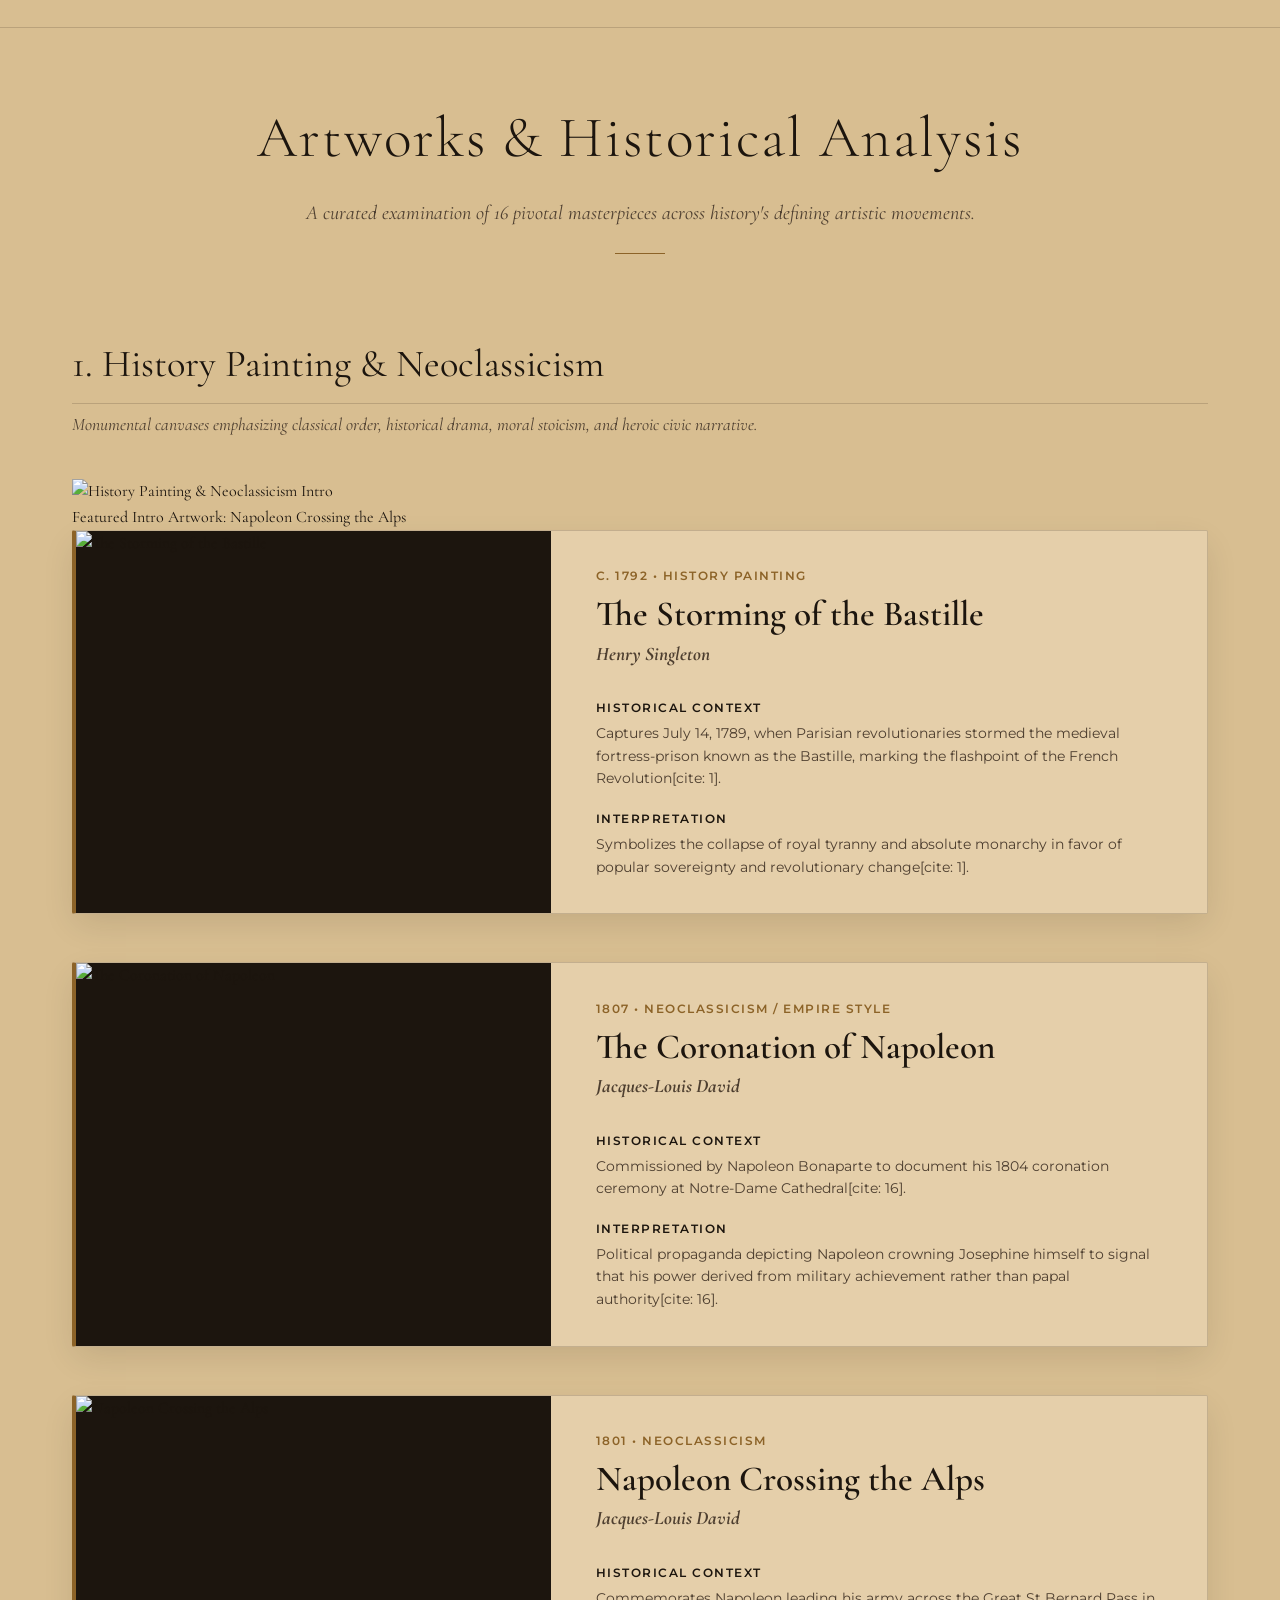
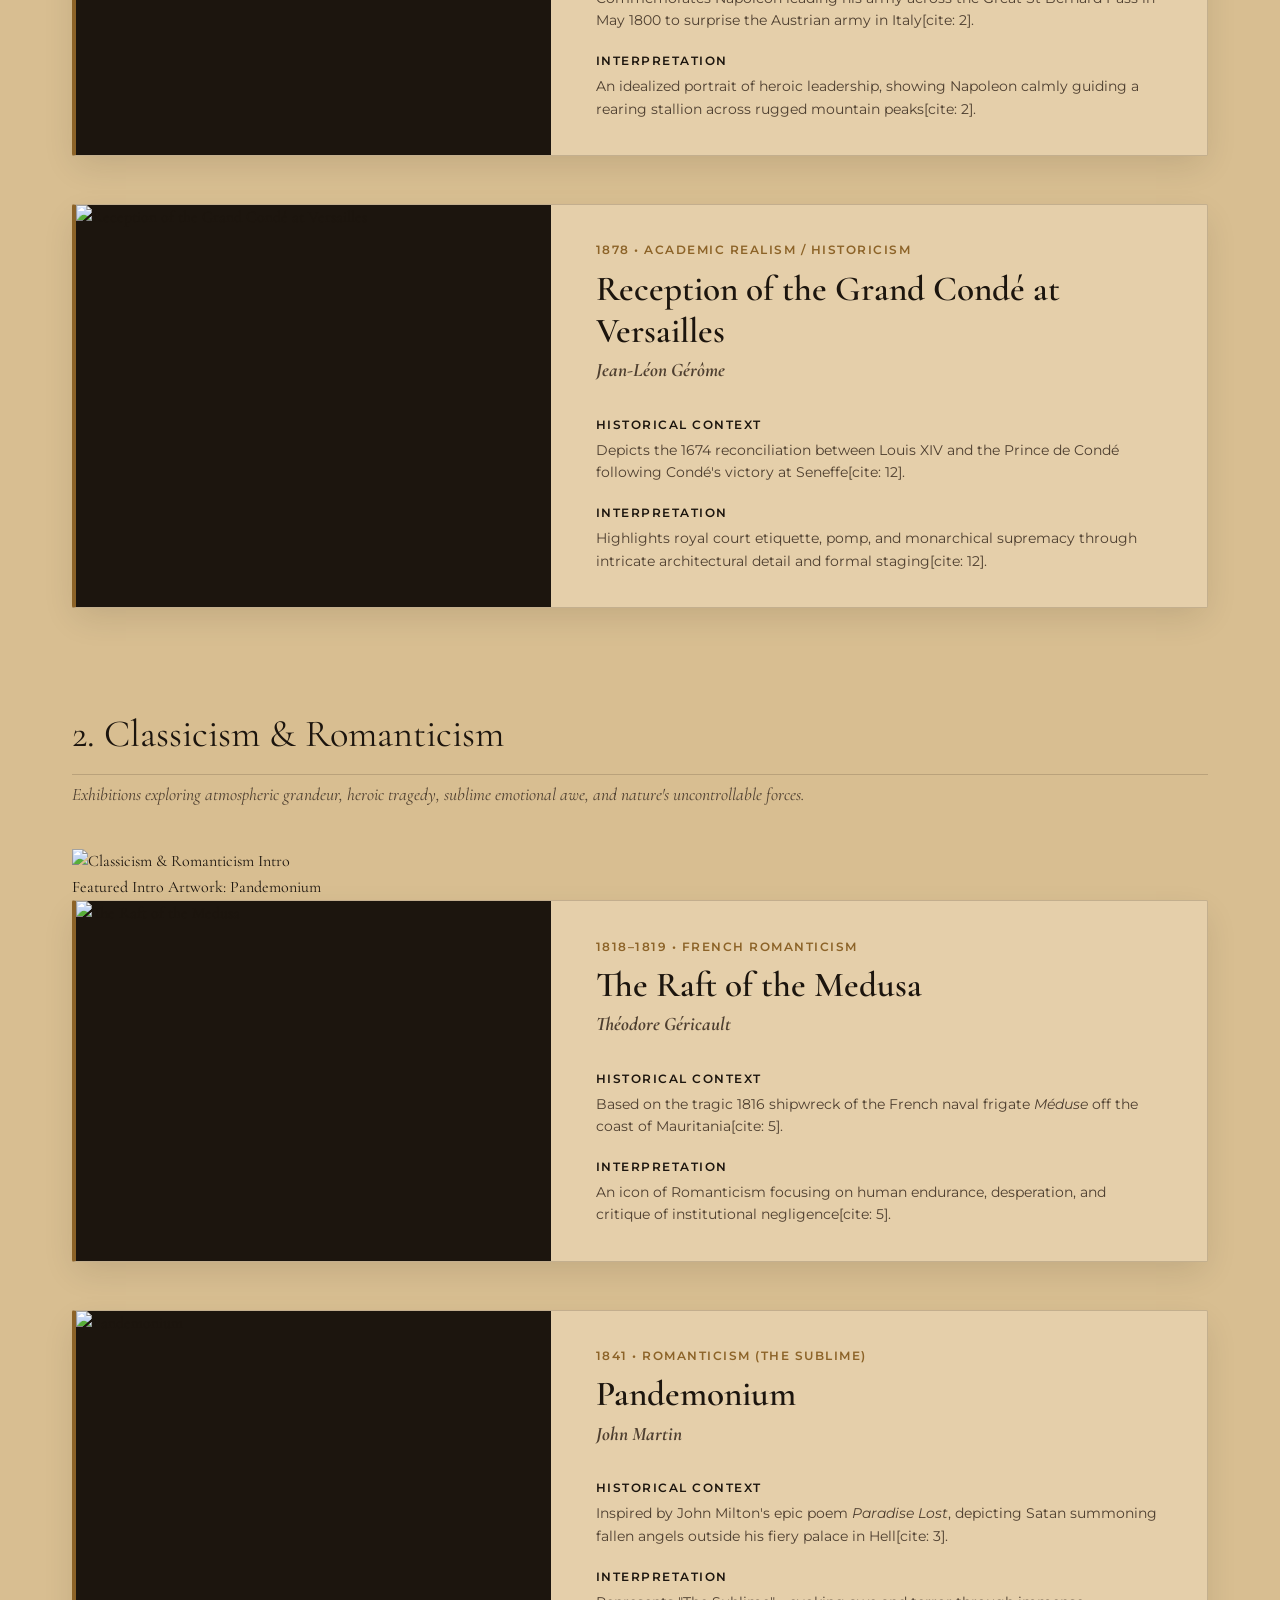
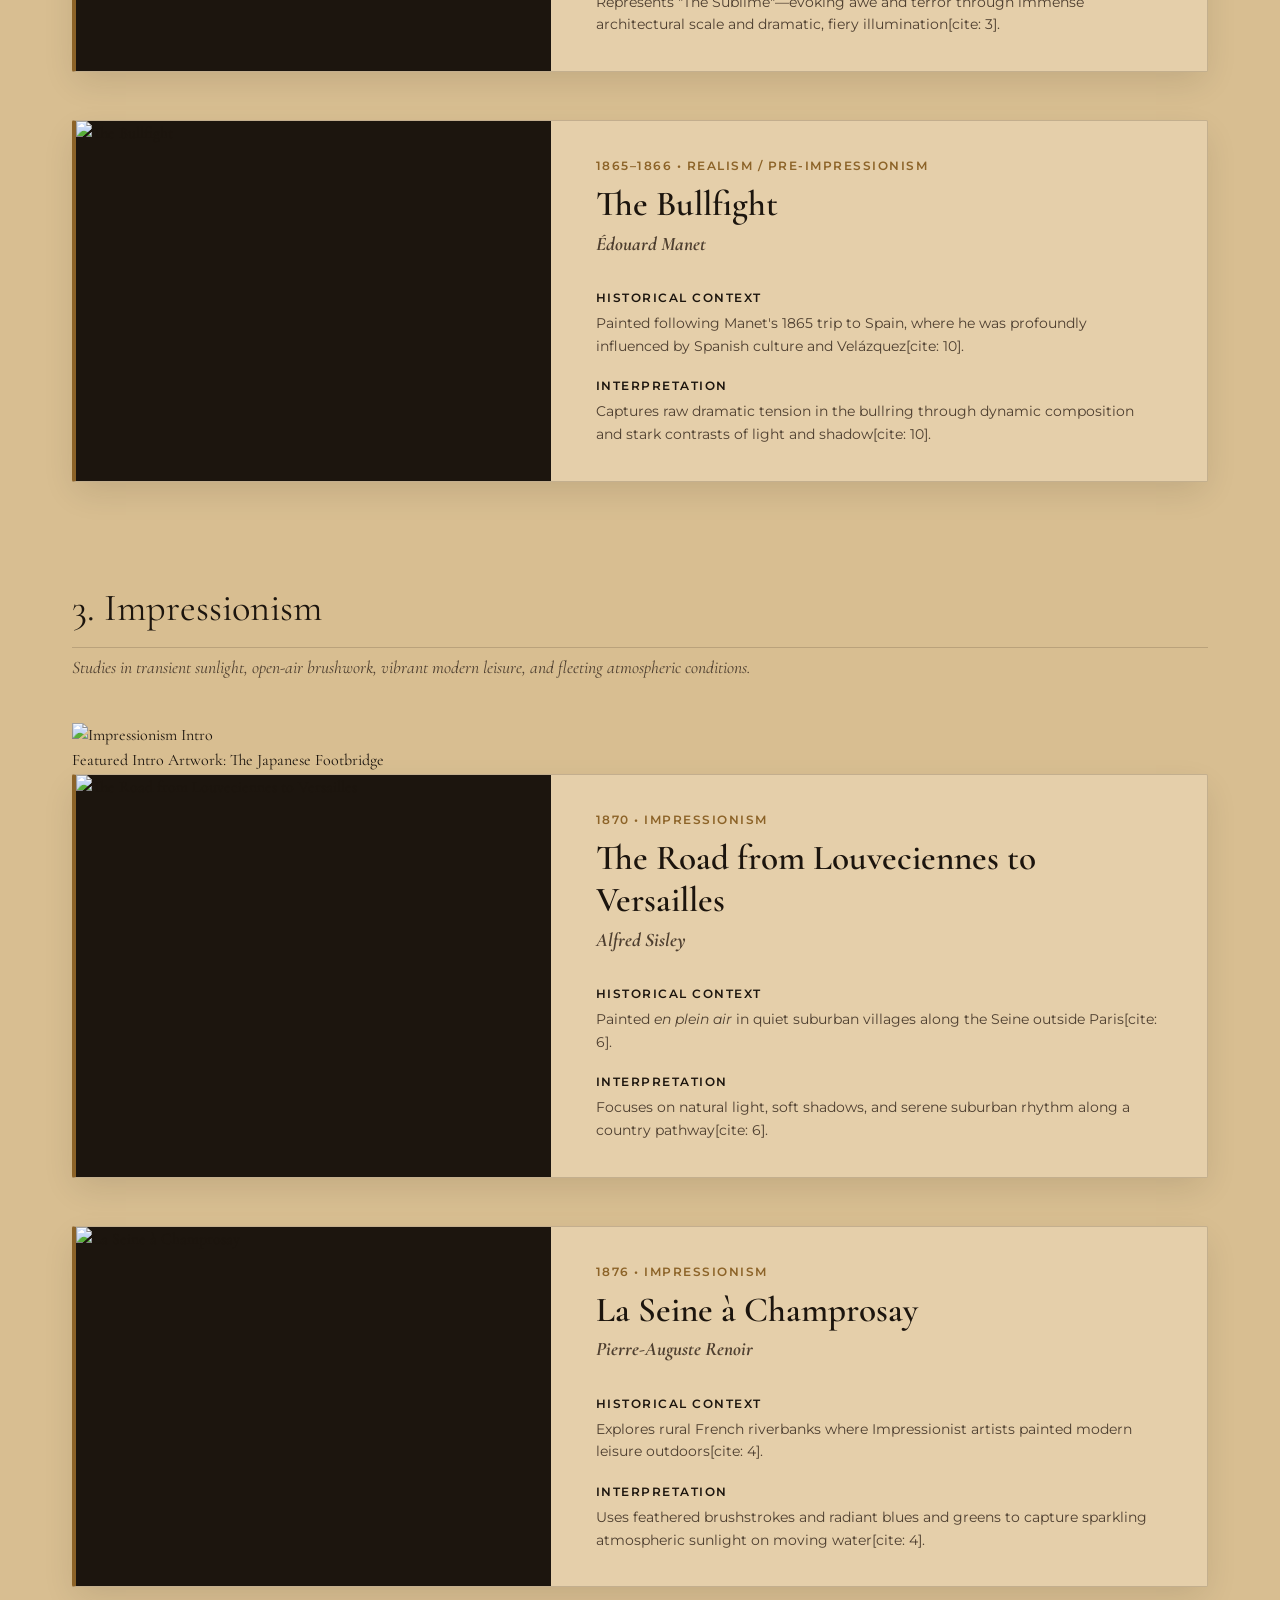
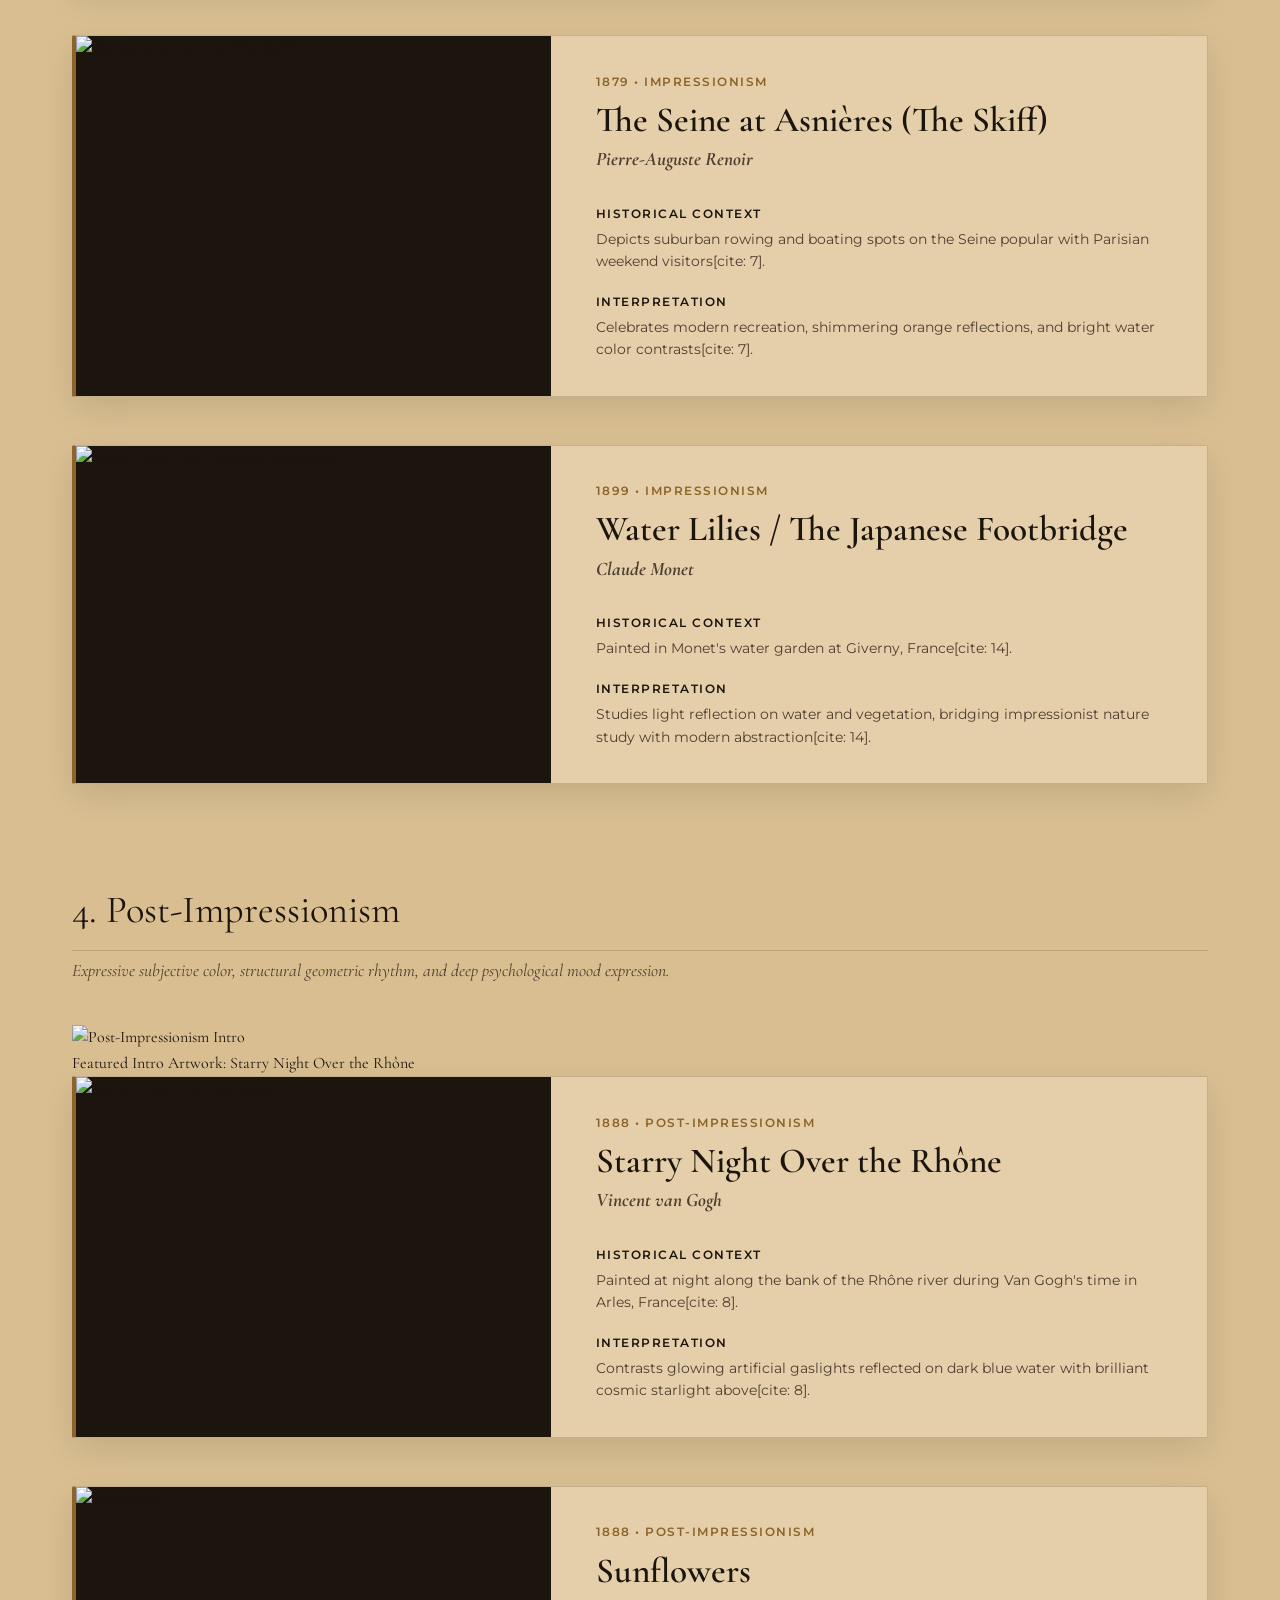
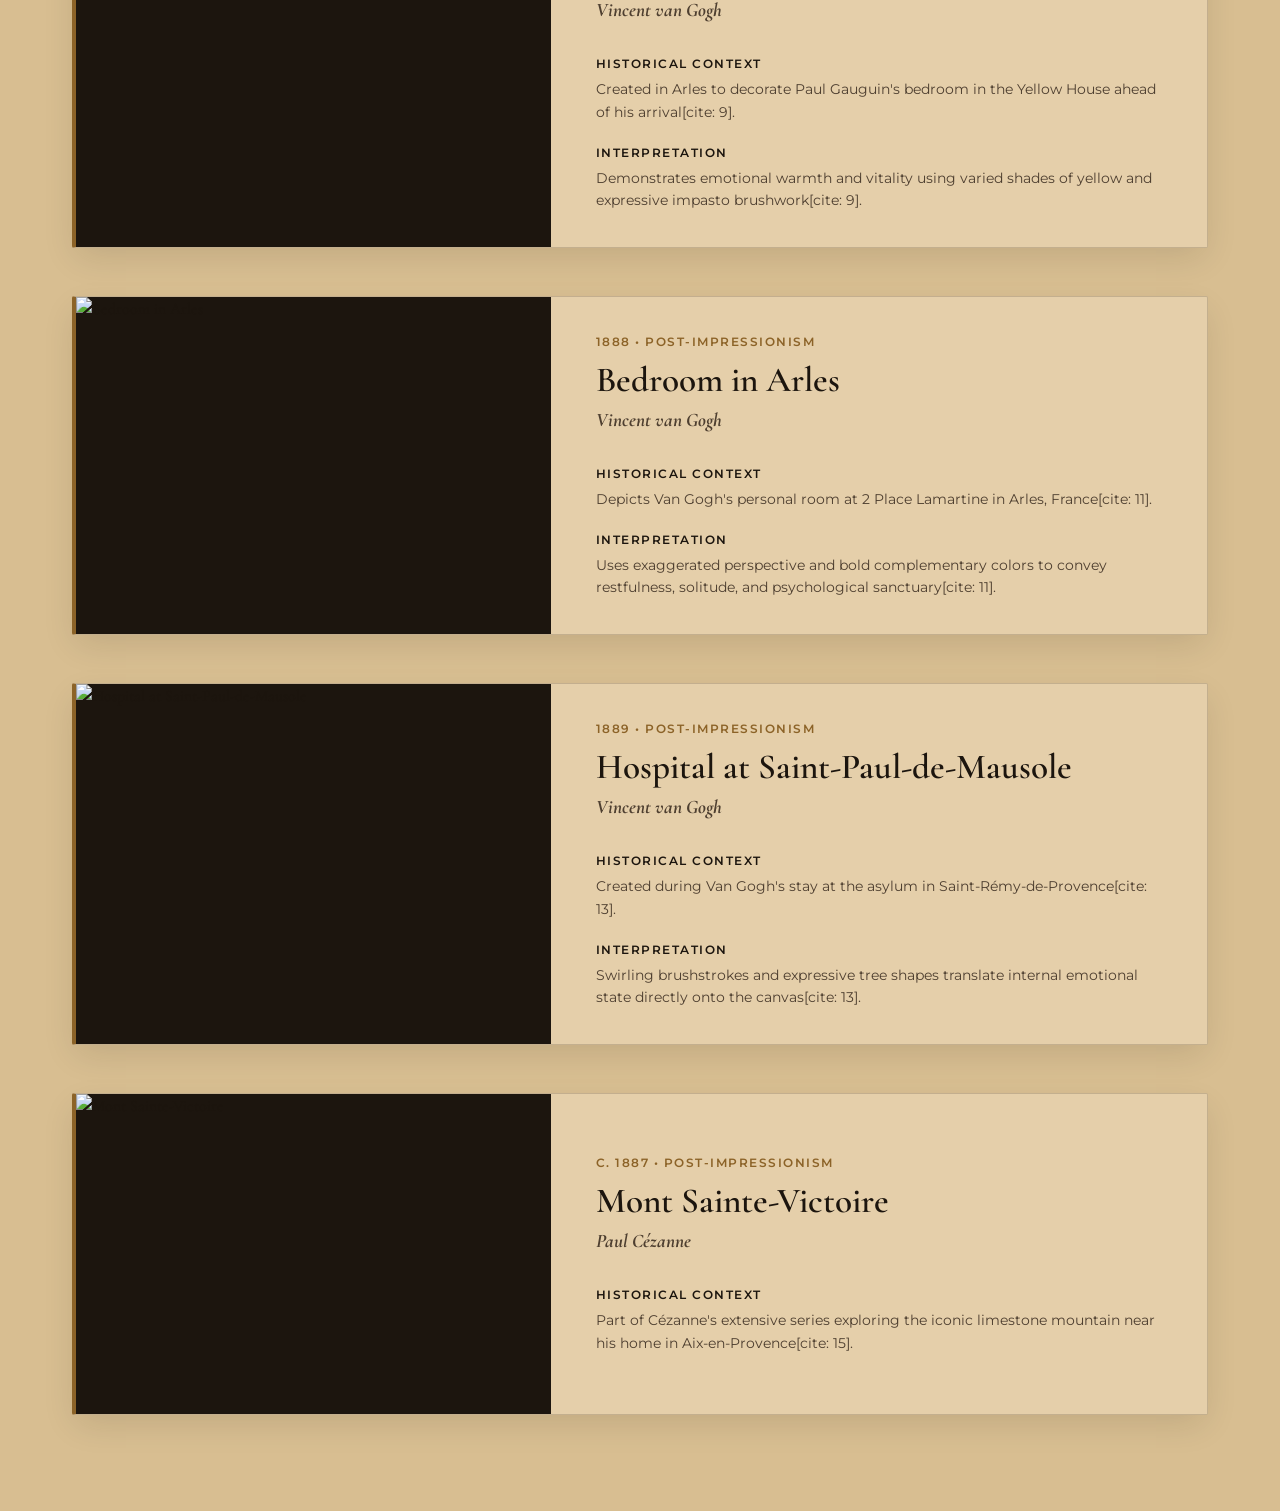
==== artworks.html @ 180bf105 "Update artworks.html" ====
<!DOCTYPE html>
<html lang="en">
<head>
  <meta charset="UTF-8">
  <meta name="viewport" content="width=device-width, initial-scale=1.0">
  <title>Artworks & Analysis | Virtual Art Gallery</title>
  
  <!-- Google Fonts for Luxury Museum Styling -->
  <link rel="preconnect" href="https://fonts.googleapis.com">
  <link rel="preconnect" href="https://fonts.gstatic.com" crossorigin>
  <link href="https://fonts.googleapis.com/css2?family=Cormorant+Garamond:ital,wght@0,300;0,400;0,600;0,700;1,400&family=Montserrat:wght@300;400;500;600&display=swap" rel="stylesheet">
  
  <link rel="stylesheet" href="style.css">
</head>
<body>

  <!-- Minimalist Sandstone Top Bar -->
  <header class="top-bar"></header>

  <main class="gallery-container">
    
    <!-- Page Header -->
    <header class="page-header">
      <h1>Artworks & Historical Analysis</h1>
      <p class="page-subtitle">A curated examination of 16 pivotal masterpieces across history's defining artistic movements.</p>
      <div class="gold-divider"></div>
    </header>

    <!-- SECTION 1: HISTORY PAINTING & NEOCLASSICISM -->
    <section id="neoclassicism" class="movement-section">
      <div class="movement-header">
        <h2 class="movement-title">1. History Painting & Neoclassicism</h2>
        <p class="movement-desc">Monumental canvases emphasizing classical order, historical drama, moral stoicism, and heroic civic narrative.</p>
      </div>

      <!-- Category Intro Image -->
      <div class="movement-hero">
        <img src="images/napolean.jpg" alt="History Painting & Neoclassicism Intro">
        <div class="movement-hero-overlay">
          <span>Featured Intro Artwork: Napoleon Crossing the Alps</span>
        </div>
      </div>

      <div class="artwork-grid">
        <!-- Artwork 1 -->
        <article class="artwork-card">
          <div class="artwork-image-container">
            <img src="images/Henry_Singleton_the_Storming_of_the_Bastille.jpg" alt="The Storming of the Bastille">
          </div>
          <div class="artwork-details">
            <span class="artwork-meta">c. 1792 &bull; History Painting</span>
            <h3 class="artwork-title">The Storming of the Bastille</h3>
            <h4 class="artwork-artist">Henry Singleton</h4>
            <div class="analysis-block">
              <h5>Historical Context</h5>
              <p>Captures July 14, 1789, when Parisian revolutionaries stormed the medieval fortress-prison known as the Bastille, marking the flashpoint of the French Revolution[cite: 1].</p>
            </div>
            <div class="analysis-block">
              <h5>Interpretation</h5>
              <p>Symbolizes the collapse of royal tyranny and absolute monarchy in favor of popular sovereignty and revolutionary change[cite: 1].</p>
            </div>
          </div>
        </article>

        <!-- Artwork 2 -->
        <article class="artwork-card">
          <div class="artwork-image-container">
            <img src="images/napolean crowning.jpg" alt="The Coronation of Napoleon">
          </div>
          <div class="artwork-details">
            <span class="artwork-meta">1807 &bull; Neoclassicism / Empire Style</span>
            <h3 class="artwork-title">The Coronation of Napoleon</h3>
            <h4 class="artwork-artist">Jacques-Louis David</h4>
            <div class="analysis-block">
              <h5>Historical Context</h5>
              <p>Commissioned by Napoleon Bonaparte to document his 1804 coronation ceremony at Notre-Dame Cathedral[cite: 16].</p>
            </div>
            <div class="analysis-block">
              <h5>Interpretation</h5>
              <p>Political propaganda depicting Napoleon crowning Josephine himself to signal that his power derived from military achievement rather than papal authority[cite: 16].</p>
            </div>
          </div>
        </article>

        <!-- Artwork 3 -->
        <article class="artwork-card">
          <div class="artwork-image-container">
            <img src="images/napolean.jpg" alt="Napoleon Crossing the Alps">
          </div>
          <div class="artwork-details">
            <span class="artwork-meta">1801 &bull; Neoclassicism</span>
            <h3 class="artwork-title">Napoleon Crossing the Alps</h3>
            <h4 class="artwork-artist">Jacques-Louis David</h4>
            <div class="analysis-block">
              <h5>Historical Context</h5>
              <p>Commemorates Napoleon leading his army across the Great St Bernard Pass in May 1800 to surprise the Austrian army in Italy[cite: 2].</p>
            </div>
            <div class="analysis-block">
              <h5>Interpretation</h5>
              <p>An idealized portrait of heroic leadership, showing Napoleon calmly guiding a rearing stallion across rugged mountain peaks[cite: 2].</p>
            </div>
          </div>
        </article>

        <!-- Artwork 4 -->
        <article class="artwork-card">
          <div class="artwork-image-container">
            <img src="images/Geromeconde.jpg" alt="Reception of the Grand Condé at Versailles">
          </div>
          <div class="artwork-details">
            <span class="artwork-meta">1878 &bull; Academic Realism / Historicism</span>
            <h3 class="artwork-title">Reception of the Grand Condé at Versailles</h3>
            <h4 class="artwork-artist">Jean-Léon Gérôme</h4>
            <div class="analysis-block">
              <h5>Historical Context</h5>
              <p>Depicts the 1674 reconciliation between Louis XIV and the Prince de Condé following Condé's victory at Seneffe[cite: 12].</p>
            </div>
            <div class="analysis-block">
              <h5>Interpretation</h5>
              <p>Highlights royal court etiquette, pomp, and monarchical supremacy through intricate architectural detail and formal staging[cite: 12].</p>
            </div>
          </div>
        </article>
      </div>
    </section>

    <!-- SECTION 2: CLASSICISM & ROMANTICISM -->
    <section id="romanticism" class="movement-section">
      <div class="movement-header">
        <h2 class="movement-title">2. Classicism & Romanticism</h2>
        <p class="movement-desc">Exhibitions exploring atmospheric grandeur, heroic tragedy, sublime emotional awe, and nature's uncontrollable forces.</p>
      </div>

      <!-- Category Intro Image -->
      <div class="movement-hero">
        <img src="images/pandemonium.JPG" alt="Classicism & Romanticism Intro">
        <div class="movement-hero-overlay">
          <span>Featured Intro Artwork: Pandemonium</span>
        </div>
      </div>

      <div class="artwork-grid">
        <!-- Artwork 5 -->
        <article class="artwork-card">
          <div class="artwork-image-container">
            <img src="images/raft of medusa.jpg" alt="The Raft of the Medusa">
          </div>
          <div class="artwork-details">
            <span class="artwork-meta">1818–1819 &bull; French Romanticism</span>
            <h3 class="artwork-title">The Raft of the Medusa</h3>
            <h4 class="artwork-artist">Théodore Géricault</h4>
            <div class="analysis-block">
              <h5>Historical Context</h5>
              <p>Based on the tragic 1816 shipwreck of the French naval frigate <em>Méduse</em> off the coast of Mauritania[cite: 5].</p>
            </div>
            <div class="analysis-block">
              <h5>Interpretation</h5>
              <p>An icon of Romanticism focusing on human endurance, desperation, and critique of institutional negligence[cite: 5].</p>
            </div>
          </div>
        </article>

        <!-- Artwork 6 -->
        <article class="artwork-card">
          <div class="artwork-image-container">
            <img src="images/pandemonium.JPG" alt="Pandemonium">
          </div>
          <div class="artwork-details">
            <span class="artwork-meta">1841 &bull; Romanticism (The Sublime)</span>
            <h3 class="artwork-title">Pandemonium</h3>
            <h4 class="artwork-artist">John Martin</h4>
            <div class="analysis-block">
              <h5>Historical Context</h5>
              <p>Inspired by John Milton's epic poem <em>Paradise Lost</em>, depicting Satan summoning fallen angels outside his fiery palace in Hell[cite: 3].</p>
            </div>
            <div class="analysis-block">
              <h5>Interpretation</h5>
              <p>Represents "The Sublime"—evoking awe and terror through immense architectural scale and dramatic, fiery illumination[cite: 3].</p>
            </div>
          </div>
        </article>

        <!-- Artwork 7 -->
        <article class="artwork-card">
          <div class="artwork-image-container">
            <img src="images/the bull fight.jpg" alt="The Bullfight">
          </div>
          <div class="artwork-details">
            <span class="artwork-meta">1865–1866 &bull; Realism / Pre-Impressionism</span>
            <h3 class="artwork-title">The Bullfight</h3>
            <h4 class="artwork-artist">Édouard Manet</h4>
            <div class="analysis-block">
              <h5>Historical Context</h5>
              <p>Painted following Manet's 1865 trip to Spain, where he was profoundly influenced by Spanish culture and Velázquez[cite: 10].</p>
            </div>
            <div class="analysis-block">
              <h5>Interpretation</h5>
              <p>Captures raw dramatic tension in the bullring through dynamic composition and stark contrasts of light and shadow[cite: 10].</p>
            </div>
          </div>
        </article>
      </div>
    </section>

    <!-- SECTION 3: IMPRESSIONISM -->
    <section id="impressionism" class="movement-section">
      <div class="movement-header">
        <h2 class="movement-title">3. Impressionism</h2>
        <p class="movement-desc">Studies in transient sunlight, open-air brushwork, vibrant modern leisure, and fleeting atmospheric conditions.</p>
      </div>

      <!-- Category Intro Image -->
      <div class="movement-hero">
        <img src="images/japanese footbridge.jpeg" alt="Impressionism Intro">
        <div class="movement-hero-overlay">
          <span>Featured Intro Artwork: The Japanese Footbridge</span>
        </div>
      </div>

      <div class="artwork-grid">
        <!-- Artwork 8 -->
        <article class="artwork-card">
          <div class="artwork-image-container">
            <img src="images/road-in-louveciennes.jpg" alt="The Road from Louveciennes to Versailles">
          </div>
          <div class="artwork-details">
            <span class="artwork-meta">1870 &bull; Impressionism</span>
            <h3 class="artwork-title">The Road from Louveciennes to Versailles</h3>
            <h4 class="artwork-artist">Alfred Sisley</h4>
            <div class="analysis-block">
              <h5>Historical Context</h5>
              <p>Painted <em>en plein air</em> in quiet suburban villages along the Seine outside Paris[cite: 6].</p>
            </div>
            <div class="analysis-block">
              <h5>Interpretation</h5>
              <p>Focuses on natural light, soft shadows, and serene suburban rhythm along a country pathway[cite: 6].</p>
            </div>
          </div>
        </article>

        <!-- Artwork 9 -->
        <article class="artwork-card">
          <div class="artwork-image-container">
            <img src="images/Pierre-Auguste_Renoir_-_La_Seine_à_Champrosay.jpg" alt="La Seine à Champrosay">
          </div>
          <div class="artwork-details">
            <span class="artwork-meta">1876 &bull; Impressionism</span>
            <h3 class="artwork-title">La Seine à Champrosay</h3>
            <h4 class="artwork-artist">Pierre-Auguste Renoir</h4>
            <div class="analysis-block">
              <h5>Historical Context</h5>
              <p>Explores rural French riverbanks where Impressionist artists painted modern leisure outdoors[cite: 4].</p>
            </div>
            <div class="analysis-block">
              <h5>Interpretation</h5>
              <p>Uses feathered brushstrokes and radiant blues and greens to capture sparkling atmospheric sunlight on moving water[cite: 4].</p>
            </div>
          </div>
        </article>

        <!-- Artwork 10 -->
        <article class="artwork-card">
          <div class="artwork-image-container">
            <img src="images/sena-en-asnieres-renoir-ver4.webp" alt="The Seine at Asnières (The Skiff)">
          </div>
          <div class="artwork-details">
            <span class="artwork-meta">1879 &bull; Impressionism</span>
            <h3 class="artwork-title">The Seine at Asnières (The Skiff)</h3>
            <h4 class="artwork-artist">Pierre-Auguste Renoir</h4>
            <div class="analysis-block">
              <h5>Historical Context</h5>
              <p>Depicts suburban rowing and boating spots on the Seine popular with Parisian weekend visitors[cite: 7].</p>
            </div>
            <div class="analysis-block">
              <h5>Interpretation</h5>
              <p>Celebrates modern recreation, shimmering orange reflections, and bright water color contrasts[cite: 7].</p>
            </div>
          </div>
        </article>

        <!-- Artwork 11 -->
        <article class="artwork-card">
          <div class="artwork-image-container">
            <img src="images/japanese footbridge.jpeg" alt="Water Lilies / The Japanese Footbridge">
          </div>
          <div class="artwork-details">
            <span class="artwork-meta">1899 &bull; Impressionism</span>
            <h3 class="artwork-title">Water Lilies / The Japanese Footbridge</h3>
            <h4 class="artwork-artist">Claude Monet</h4>
            <div class="analysis-block">
              <h5>Historical Context</h5>
              <p>Painted in Monet's water garden at Giverny, France[cite: 14].</p>
            </div>
            <div class="analysis-block">
              <h5>Interpretation</h5>
              <p>Studies light reflection on water and vegetation, bridging impressionist nature study with modern abstraction[cite: 14].</p>
            </div>
          </div>
        </article>
      </div>
    </section>

    <!-- SECTION 4: POST-IMPRESSIONISM -->
    <section id="post-impressionism" class="movement-section">
      <div class="movement-header">
        <h2 class="movement-title">4. Post-Impressionism</h2>
        <p class="movement-desc">Expressive subjective color, structural geometric rhythm, and deep psychological mood expression.</p>
      </div>

      <!-- Category Intro Image -->
      <div class="movement-hero">
        <img src="images/starry night.jpg" alt="Post-Impressionism Intro">
        <div class="movement-hero-overlay">
          <span>Featured Intro Artwork: Starry Night Over the Rhône</span>
        </div>
      </div>

      <div class="artwork-grid">
        <!-- Artwork 12 -->
        <article class="artwork-card">
          <div class="artwork-image-container">
            <img src="images/starry night.jpg" alt="Starry Night Over the Rhône">
          </div>
          <div class="artwork-details">
            <span class="artwork-meta">1888 &bull; Post-Impressionism</span>
            <h3 class="artwork-title">Starry Night Over the Rhône</h3>
            <h4 class="artwork-artist">Vincent van Gogh</h4>
            <div class="analysis-block">
              <h5>Historical Context</h5>
              <p>Painted at night along the bank of the Rhône river during Van Gogh's time in Arles, France[cite: 8].</p>
            </div>
            <div class="analysis-block">
              <h5>Interpretation</h5>
              <p>Contrasts glowing artificial gaslights reflected on dark blue water with brilliant cosmic starlight above[cite: 8].</p>
            </div>
          </div>
        </article>

        <!-- Artwork 13 -->
        <article class="artwork-card">
          <div class="artwork-image-container">
            <img src="images/sunflowers.jpeg" alt="Sunflowers">
          </div>
          <div class="artwork-details">
            <span class="artwork-meta">1888 &bull; Post-Impressionism</span>
            <h3 class="artwork-title">Sunflowers</h3>
            <h4 class="artwork-artist">Vincent van Gogh</h4>
            <div class="analysis-block">
              <h5>Historical Context</h5>
              <p>Created in Arles to decorate Paul Gauguin's bedroom in the Yellow House ahead of his arrival[cite: 9].</p>
            </div>
            <div class="analysis-block">
              <h5>Interpretation</h5>
              <p>Demonstrates emotional warmth and vitality using varied shades of yellow and expressive impasto brushwork[cite: 9].</p>
            </div>
          </div>
        </article>

        <!-- Artwork 14 -->
        <article class="artwork-card">
          <div class="artwork-image-container">
            <img src="images/bedroom in arles.jpg" alt="Bedroom in Arles">
          </div>
          <div class="artwork-details">
            <span class="artwork-meta">1888 &bull; Post-Impressionism</span>
            <h3 class="artwork-title">Bedroom in Arles</h3>
            <h4 class="artwork-artist">Vincent van Gogh</h4>
            <div class="analysis-block">
              <h5>Historical Context</h5>
              <p>Depicts Van Gogh's personal room at 2 Place Lamartine in Arles, France[cite: 11].</p>
            </div>
            <div class="analysis-block">
              <h5>Interpretation</h5>
              <p>Uses exaggerated perspective and bold complementary colors to convey restfulness, solitude, and psychological sanctuary[cite: 11].</p>
            </div>
          </div>
        </article>

        <!-- Artwork 15 -->
        <article class="artwork-card">
          <div class="artwork-image-container">
            <img src="images/hopital saint paul .jpeg" alt="Hospital at Saint-Paul-de-Mausole">
          </div>
          <div class="artwork-details">
            <span class="artwork-meta">1889 &bull; Post-Impressionism</span>
            <h3 class="artwork-title">Hospital at Saint-Paul-de-Mausole</h3>
            <h4 class="artwork-artist">Vincent van Gogh</h4>
            <div class="analysis-block">
              <h5>Historical Context</h5>
              <p>Created during Van Gogh's stay at the asylum in Saint-Rémy-de-Provence[cite: 13].</p>
            </div>
            <div class="analysis-block">
              <h5>Interpretation</h5>
              <p>Swirling brushstrokes and expressive tree shapes translate internal emotional state directly onto the canvas[cite: 13].</p>
            </div>
          </div>
        </article>

        <!-- Artwork 16 -->
        <article class="artwork-card">
          <div class="artwork-image-container">
            <img src="images/mont saint victoire.webp" alt="Mont Sainte-Victoire">
          </div>
          <div class="artwork-details">
            <span class="artwork-meta">c. 1887 &bull; Post-Impressionism</span>
            <h3 class="artwork-title">Mont Sainte-Victoire</h3>
            <h4 class="artwork-artist">Paul Cézanne</h4>
            <div class="analysis-block">
              <h5>Historical Context</h5>
              <p>Part of Cézanne's extensive series exploring the iconic limestone mountain near his home in Aix-en-Provence[cite: 15].</p>
            </div>
            <div
---- style.css ----
/* ==========================================
   1. GLOBAL VARIABLES & ARCHITECTURAL PALETTE
   ========================================== */
:root {
  /* Sandstone Hierarchy */
  --bg-primary: #d8be91;       /* Natural warm sandstone base */
  --bg-card: #e5cfaa;          /* Lighter parchment card tone */
  --bg-footer: #3d2f22;        /* Dark espresso footer */
  
  /* Text & Contrast */
  --text-main: #1c150e;        /* Deep antique charcoal */
  --text-muted: #4e3f30;       /* Muted dark taupe */
  --text-light: #f7eee1;       /* Cream tone for dark backgrounds */
  
  /* Metallic Accents & Hairline Borders */
  --accent-gold: #8c6328;      /* Deep antique gold accent */
  --border-subtle: rgba(78, 63, 48, 0.22); /* Fine stone divider line */
  
  /* Typography */
  --font-serif: 'Cormorant Garamond', 'Times New Roman', serif;
  --font-sans: 'Montserrat', sans-serif;
  
  /* Elevation & Motion Parameters */
  --shadow-ambient: 0 12px 32px -4px rgba(28, 21, 14, 0.12);
  --shadow-hover: 0 20px 45px -8px rgba(28, 21, 14, 0.22);
  --ease-museum: cubic-bezier(0.16, 1, 0.3, 1);
}

* {
  box-sizing: border-box;
  margin: 0;
  padding: 0;
}

body {
  background-color: var(--bg-primary);
  color: var(--text-main);
  font-family: var(--font-serif);
  line-height: 1.6;
  -webkit-font-smoothing: antialiased;
}

/* ==========================================
   2. TOP BAR & HERO BANNER
   ========================================== */
.top-bar {
  width: 100%;
  height: 28px;
  background-color: var(--bg-primary);
  border-bottom: 1px solid var(--border-subtle);
}

.louvre-hero {
  position: relative;
  width: 100%;
  height: 85vh;
  min-height: 550px;
  background: url('images/louvre.jpg') center/cover no-repeat;
  display: flex;
  align-items: flex-start;
  justify-content: flex-start;
}

.hero-overlay {
  width: 100%;
  height: 100%;
  background: linear-gradient(
    135deg,
    rgba(22, 17, 13, 0.92) 0%,
    rgba(22, 17, 13, 0.65) 40%,
    rgba(22, 17, 13, 0.1) 85%
  );
  display: flex;
  align-items: flex-start;
  justify-content: flex-start;
  padding-left: 5%;
  padding-top: 3.5rem;
}

.hero-content {
  color: #ebdcc4;
  max-width: 650px;
}

.hero-content h1 {
  font-family: var(--font-serif);
  font-size: 4.4rem;
  font-weight: 300;
  line-height: 1.1;
  letter-spacing: 2px;
  margin-bottom: 1rem;
  color: #f7eee1;
  text-shadow: 2px 4px 12px rgba(0, 0, 0, 0.9);
}

.hero-subtitle {
  font-family: var(--font-serif);
  font-size: 1.35rem;
  font-style: italic;
  line-height: 1.6;
  color: #d9c8b0;
  text-shadow: 1px 2px 8px rgba(0, 0, 0, 0.8);
}

/* ==========================================
   3. CURATED EXHIBITIONS (EDITORIAL LIST)
   ========================================== */
.categories-section {
  max-width: 1100px;
  margin: 2.2rem auto 6rem auto;
  padding: 0 2rem;
}

.categories-section h2 {
  font-family: var(--font-serif);
  font-size: 3rem;
  font-weight: 300;
  letter-spacing: 3px;
  text-transform: uppercase;
  text-align: center;
  margin-bottom: 0.4rem;
  color: var(--text-main);
}

.categories-section h2::after {
  content: '';
  display: block;
  width: 40px;
  height: 1px;
  background: var(--accent-gold);
  margin: 1rem auto 0.8rem auto;
}

.section-intro {
  text-align: center;
  font-family: var(--font-serif);
  font-style: italic;
  font-size: 1.15rem;
  color: var(--text-muted);
  margin-bottom: 3.5rem;
}

.category-list {
  display: flex;
  flex-direction: column;
  border-top: 1px solid var(--border-subtle);
}

.category-item {
  display: flex;
  align-items: center;
  padding: 2rem 1rem;
  text-decoration: none;
  color: inherit;
  border-bottom: 1px solid var(--border-subtle);
  background: transparent;
  transition: background-color 0.35s ease, padding-left 0.35s var(--ease-museum);
}

.category-item:hover {
  background-color: rgba(255, 255, 255, 0.15);
  padding-left: 1.8rem;
}

.category-thumb {
  width: 150px;
  height: 95px;
  flex-shrink: 0;
  overflow: hidden;
  margin-right: 2.5rem;
  border: 1px solid var(--border-subtle);
}

.category-thumb img {
  width: 100%;
  height: 100%;
  object-fit: cover;
  transition: transform 0.6s var(--ease-museum), filter 0.4s ease;
  filter: brightness(0.95);
}

.category-item:hover .category-thumb img {
  transform: scale(1.08);
  filter: brightness(1.02);
}

.category-info {
  flex-grow: 1;
}

.category-info h3 {
  font-family: var(--font-serif);
  font-size: 1.8rem;
  font-weight: 400;
  color: var(--text-main);
  letter-spacing: 0.5px;
  margin-bottom: 0.3rem;
  transition: color 0.3s ease;
}

.category-item:hover .category-info h3 {
  color: var(--accent-gold);
}

.category-info p {
  font-family: var(--font-sans);
  font-size: 0.85rem;
  color: var(--text-muted);
  line-height: 1.5;
  font-weight: 400;
  max-width: 650px;
}

.view-link {
  font-family: var(--font-sans);
  font-size: 0.75rem;
  font-weight: 600;
  letter-spacing: 2px;
  text-transform: uppercase;
  color: var(--text-main);
  margin-left: 2rem;
  white-space: nowrap;
  opacity: 0.5;
  transition: transform 0.35s var(--ease-museum), opacity 0.3s ease, color 0.3s ease;
}

.category-item:hover .view-link {
  transform: translateX(8px);
  opacity: 1;
  color: var(--accent-gold);
}

/* ==========================================
   4. ARTWORKS & ANALYSIS PAGE (artworks.html)
   ========================================== */
.gallery-container {
  max-width: 1200px;
  margin: 4rem auto;
  padding: 0 2rem;
}

.page-header {
  text-align: center;
  margin-bottom: 5rem;
}

.page-header h1 {
  font-family: var(--font-serif);
  font-size: 3.6rem;
  font-weight: 300;
  letter-spacing: 2px;
  color: var(--text-main);
  margin-bottom: 0.8rem;
}

.page-subtitle {
  font-family: var(--font-serif);
  font-size: 1.25rem;
  font-style: italic;
  color: var(--text-muted);
}

.gold-divider {
  width: 50px;
  height: 1px;
  background: var(--accent-gold);
  margin: 1.5rem auto 0 auto;
}

.movement-section {
  margin-bottom: 6rem;
  scroll-margin-top: 2rem;
}

.movement-title {
  font-family: var(--font-serif);
  font-size: 2.4rem;
  font-weight: 400;
  color: var(--text-main);
  margin-bottom: 0.4rem;
  border-bottom: 1px solid var(--border-subtle);
  padding-bottom: 0.5rem;
}

.movement-desc {
  font-family: var(--font-serif);
  font-style: italic;
  color: var(--text-muted);
  font-size: 1.1rem;
  margin-bottom: 2.5rem;
}

.artwork-grid {
  display: flex;
  flex-direction: column;
  gap: 3rem;
}

.artwork-card {
  display: flex;
  background: var(--bg-card);
  border: 1px solid var(--border-subtle);
  border-left: 4px solid var(--accent-gold);
  border-radius: 2px;
  overflow: hidden;
  box-shadow: var(--shadow-ambient);
  transition: transform 0.4s var(--ease-museum), box-shadow 0.4s var(--ease-museum);
}

.artwork-card:hover {
  transform: translateY(-3px);
  box-shadow: var(--shadow-hover);
}

.artwork-image-container {
  width: 42%;
  flex-shrink: 0;
  background: #1c150e;
  overflow: hidden;
  position: relative;
  min-height: 320px;
}

.artwork-image-container img {
  width: 100%;
  height: 100%;
  object-fit: cover;
  transition: transform 0.6s var(--ease-museum);
}

.artwork-card:hover .artwork-image-container img {
  transform: scale(1.05);
}

.artwork-details {
  padding: 2.2rem 2.8rem;
  flex-grow: 1;
  display: flex;
  flex-direction: column;
  justify-content: center;
}

.artwork-meta {
  font-family: var(--font-sans);
  font-size: 0.75rem;
  font-weight: 600;
  letter-spacing: 1.5px;
  text-transform: uppercase;
  color: var(--accent-gold);
  margin-bottom: 0.5rem;
}

.artwork-title {
  font-family: var(--font-serif);
  font-size: 2.2rem;
  font-weight: 600;
  color: var(--text-main);
  line-height: 1.2;
  margin-bottom: 0.2rem;
}

.artwork-artist {
  font-family: var(--font-serif);
  font-size: 1.2rem;
  font-style: italic;
  color: var(--text-muted);
  margin-bottom: 1.8rem;
}

.analysis-block {
  margin-bottom: 1.2rem;
}

.analysis-block:last-child {
  margin-bottom: 0;
}

.analysis-block h5 {
  font-family: var(--font-sans);
  font-size: 0.75rem;
  font-weight: 600;
  letter-spacing: 1.5px;
  text-transform: uppercase;
  color: var(--text-main);
  margin-bottom: 0.3rem;
}

.analysis-block p {
  font-family: var(--font-sans);
  font-size: 0.88rem;
  color: var(--text-muted);
  line-height: 1.6;
}

/* ==========================================
   5. GROUNDED FOOTER
   ========================================== */
footer {
  text-align: center;
  padding: 3.5rem 2rem;
  background-color: var(--bg-footer);
  border-top: 1px solid rgba(255, 255, 255, 0.08);
  font-family: var(--font-sans);
  color: var(--text-light);
  font-size: 0.8rem;
  letter-spacing: 1.5px;
  text-transform: uppercase;
  opacity: 0.9;
}

/* ==========================================
   6. RESPONSIVE DESIGN
   ========================================== */
@media (max-width: 900px) {
  .artwork-card {
    flex-direction: column;
  }

  .artwork-image-container {
    width: 100%;
    height: 260px;
  }

  .artwork-details {
    padding: 1.8rem;
  }
}

@media (max-width: 768px) {
  .louvre-hero {
    height: 70vh;
  }

  .hero-overlay {
    padding-left: 6%;
    padding-top: 2rem;
  }

  .hero-content h1 {
    font-size: 2.8rem;
  }

  .category-item {
    flex-direction: column;
    align-items: flex-start;
    padding: 1.5rem 0.5rem;
  }

  .category-thumb {
    width: 100%;
    height: 180px;
    margin-right: 0;
    margin-bottom: 1.2rem;
  }

  .view-link {
    margin-left: 0;
    margin-top: 1rem;
    align-self: flex-end;
  }
}
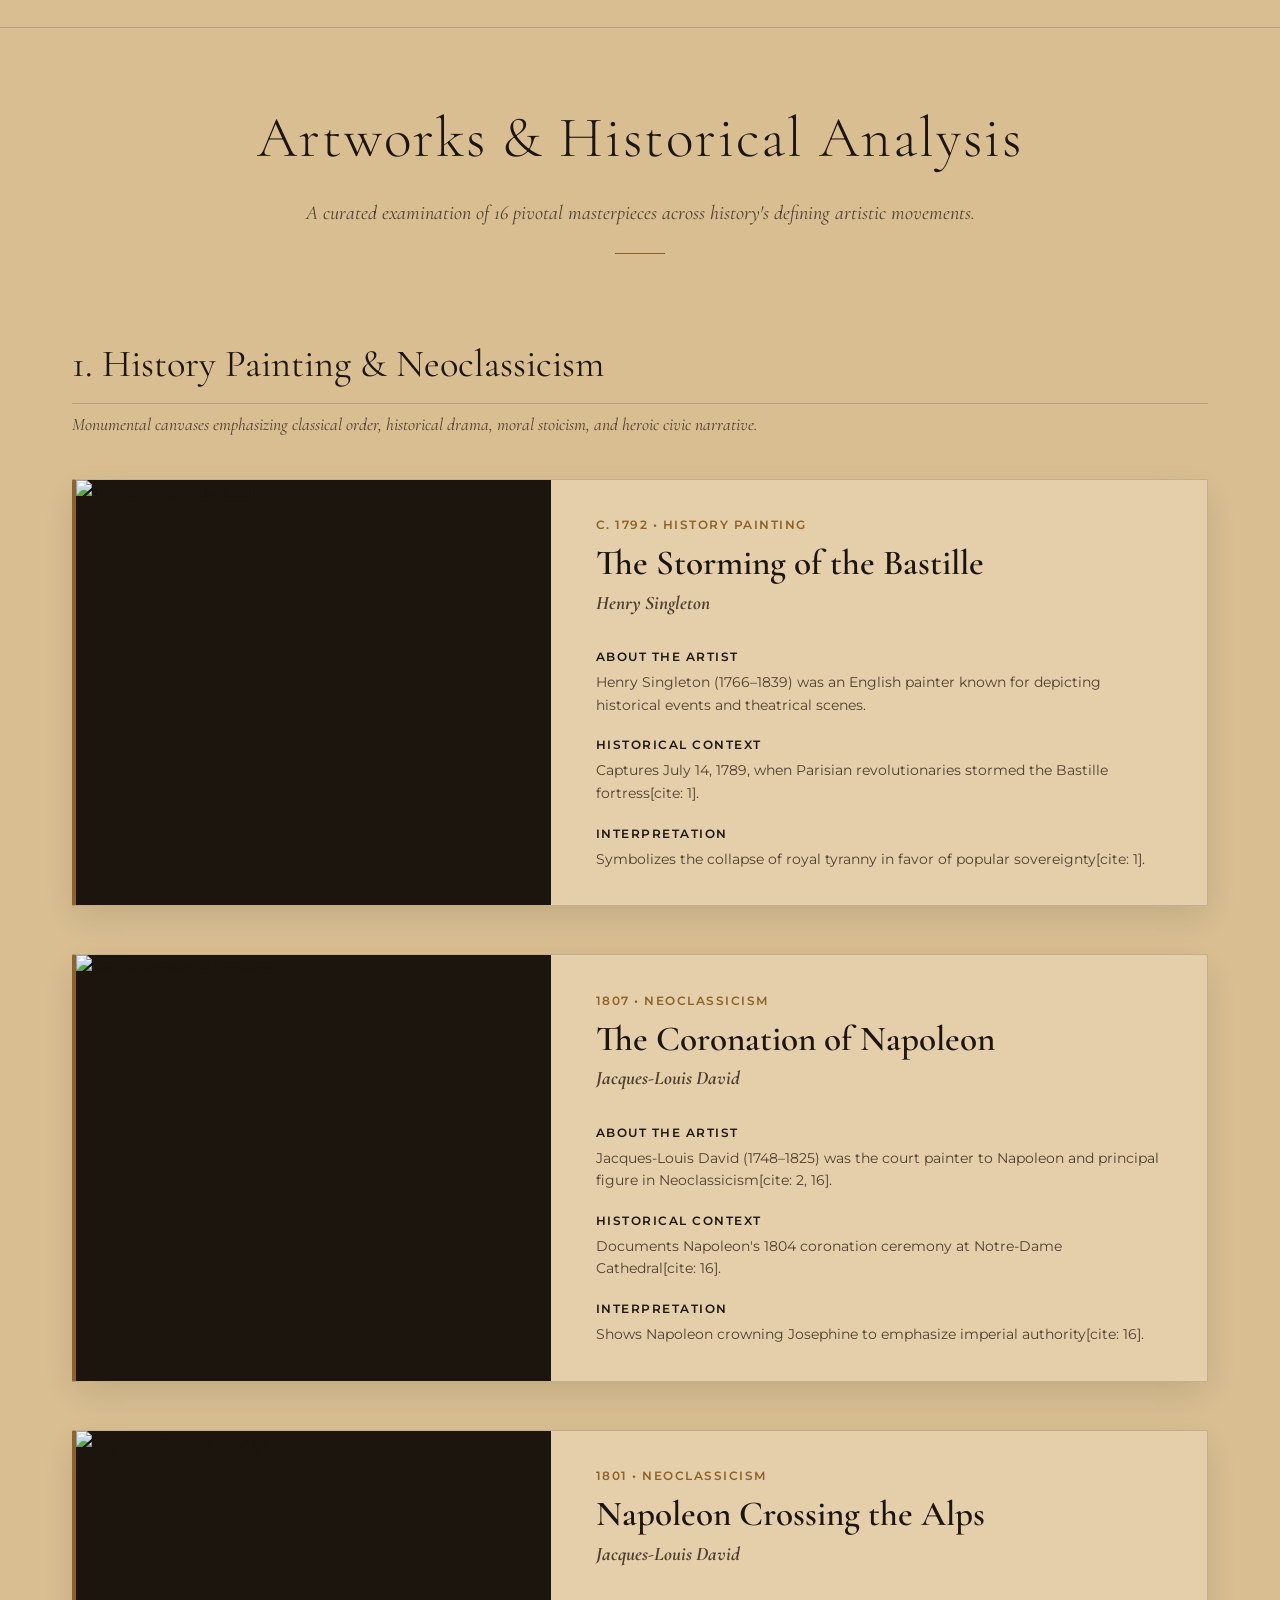
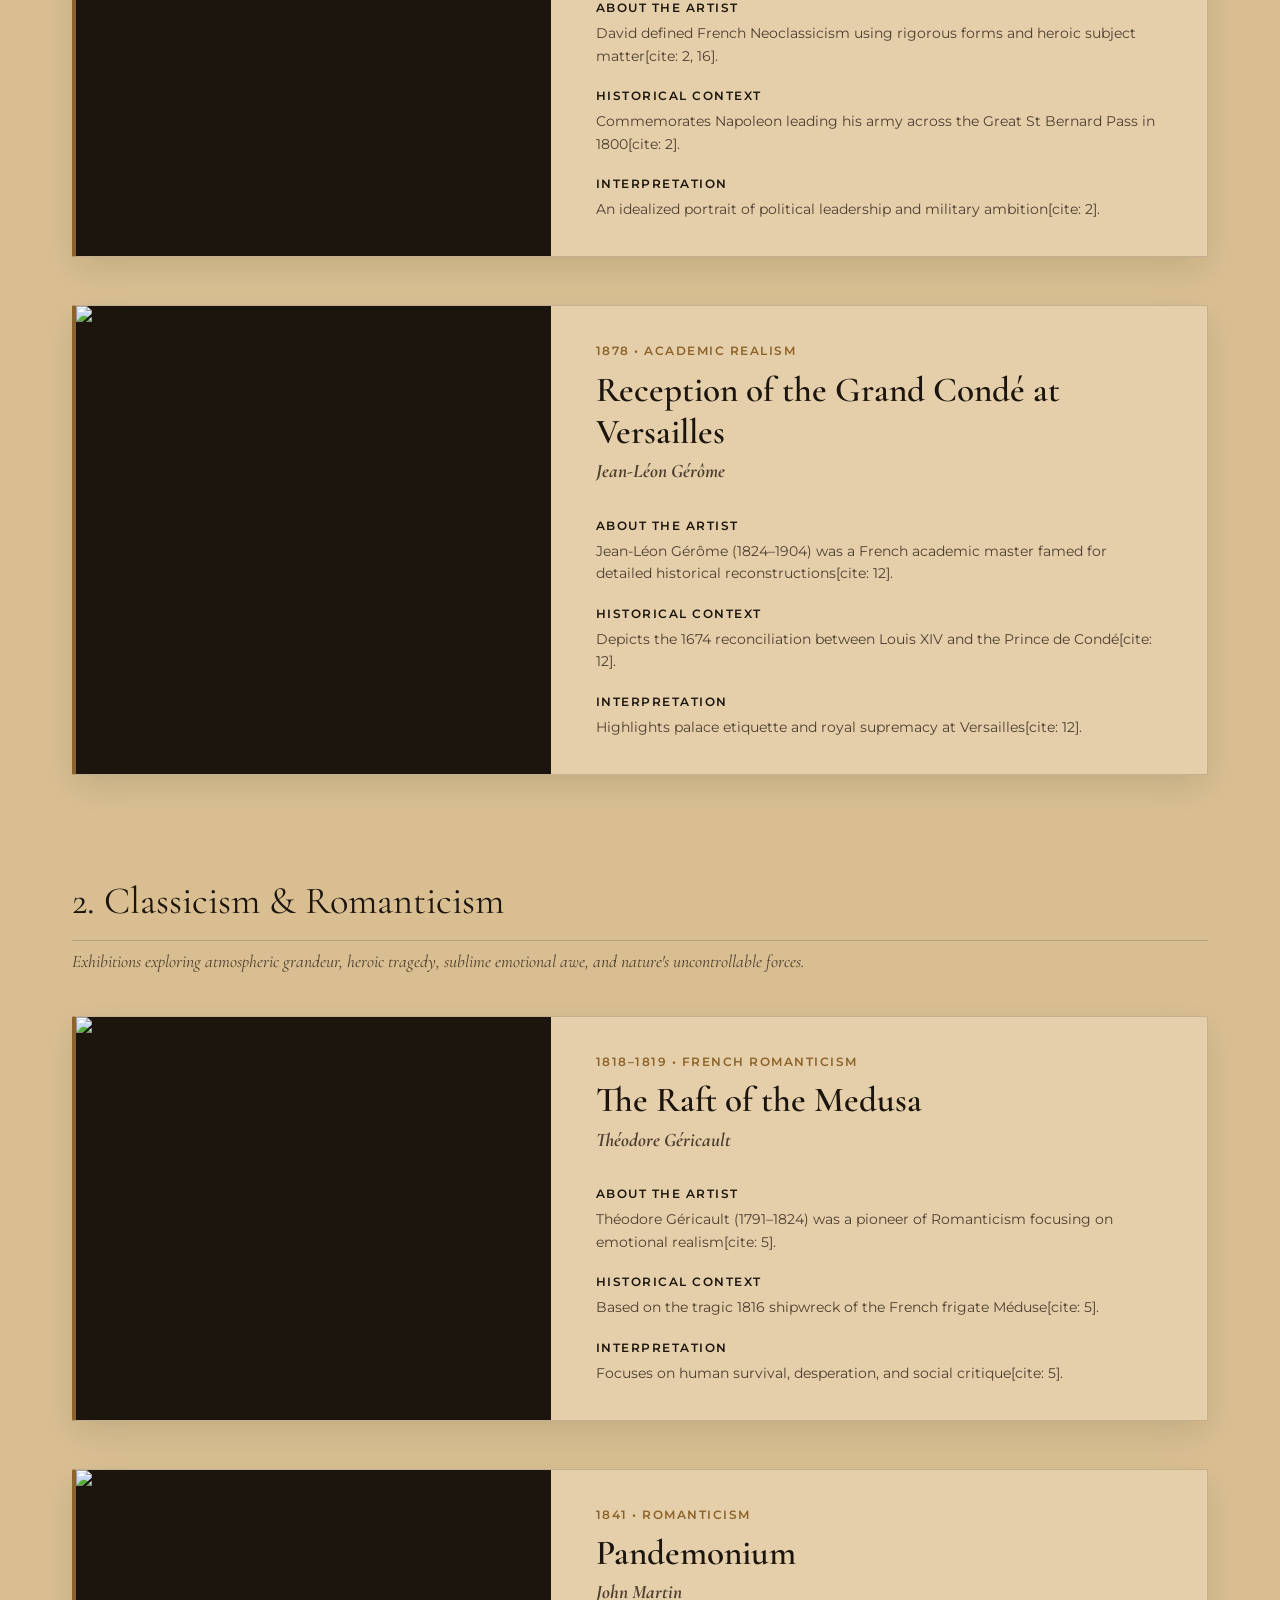
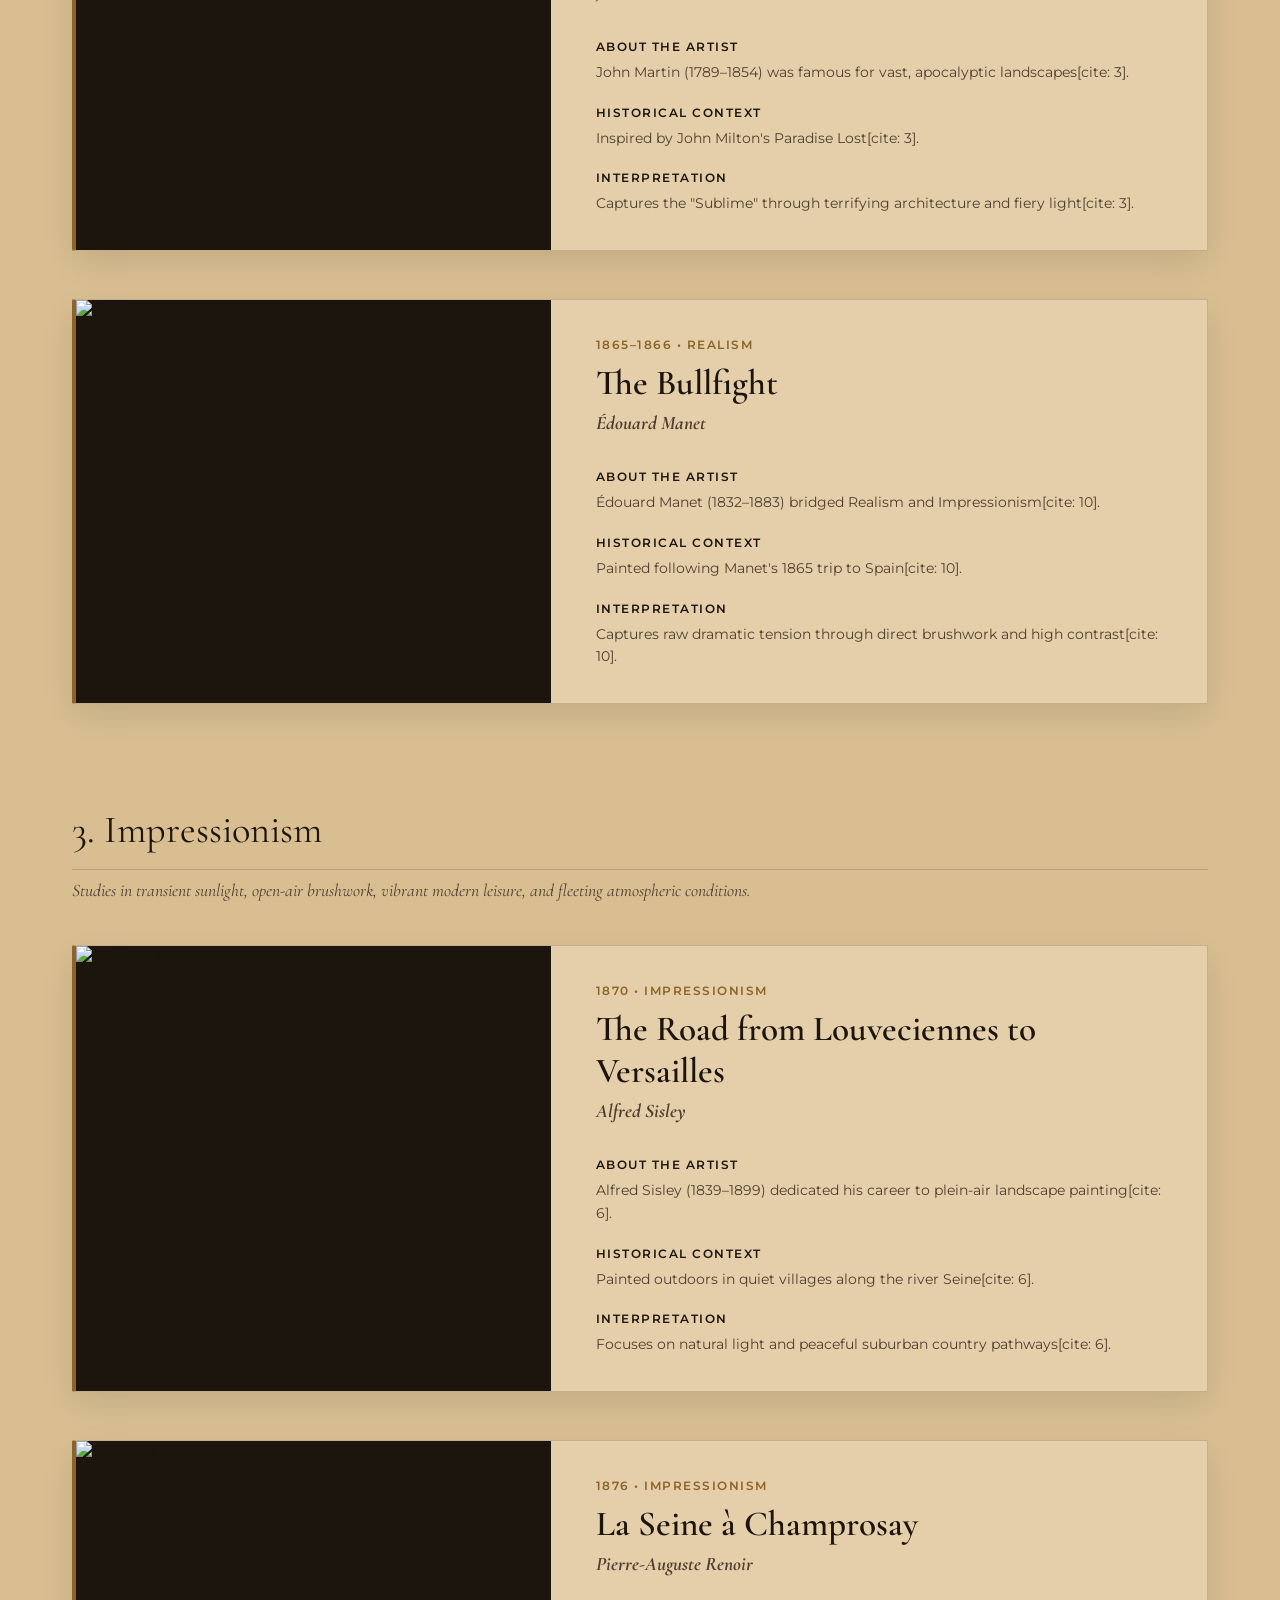
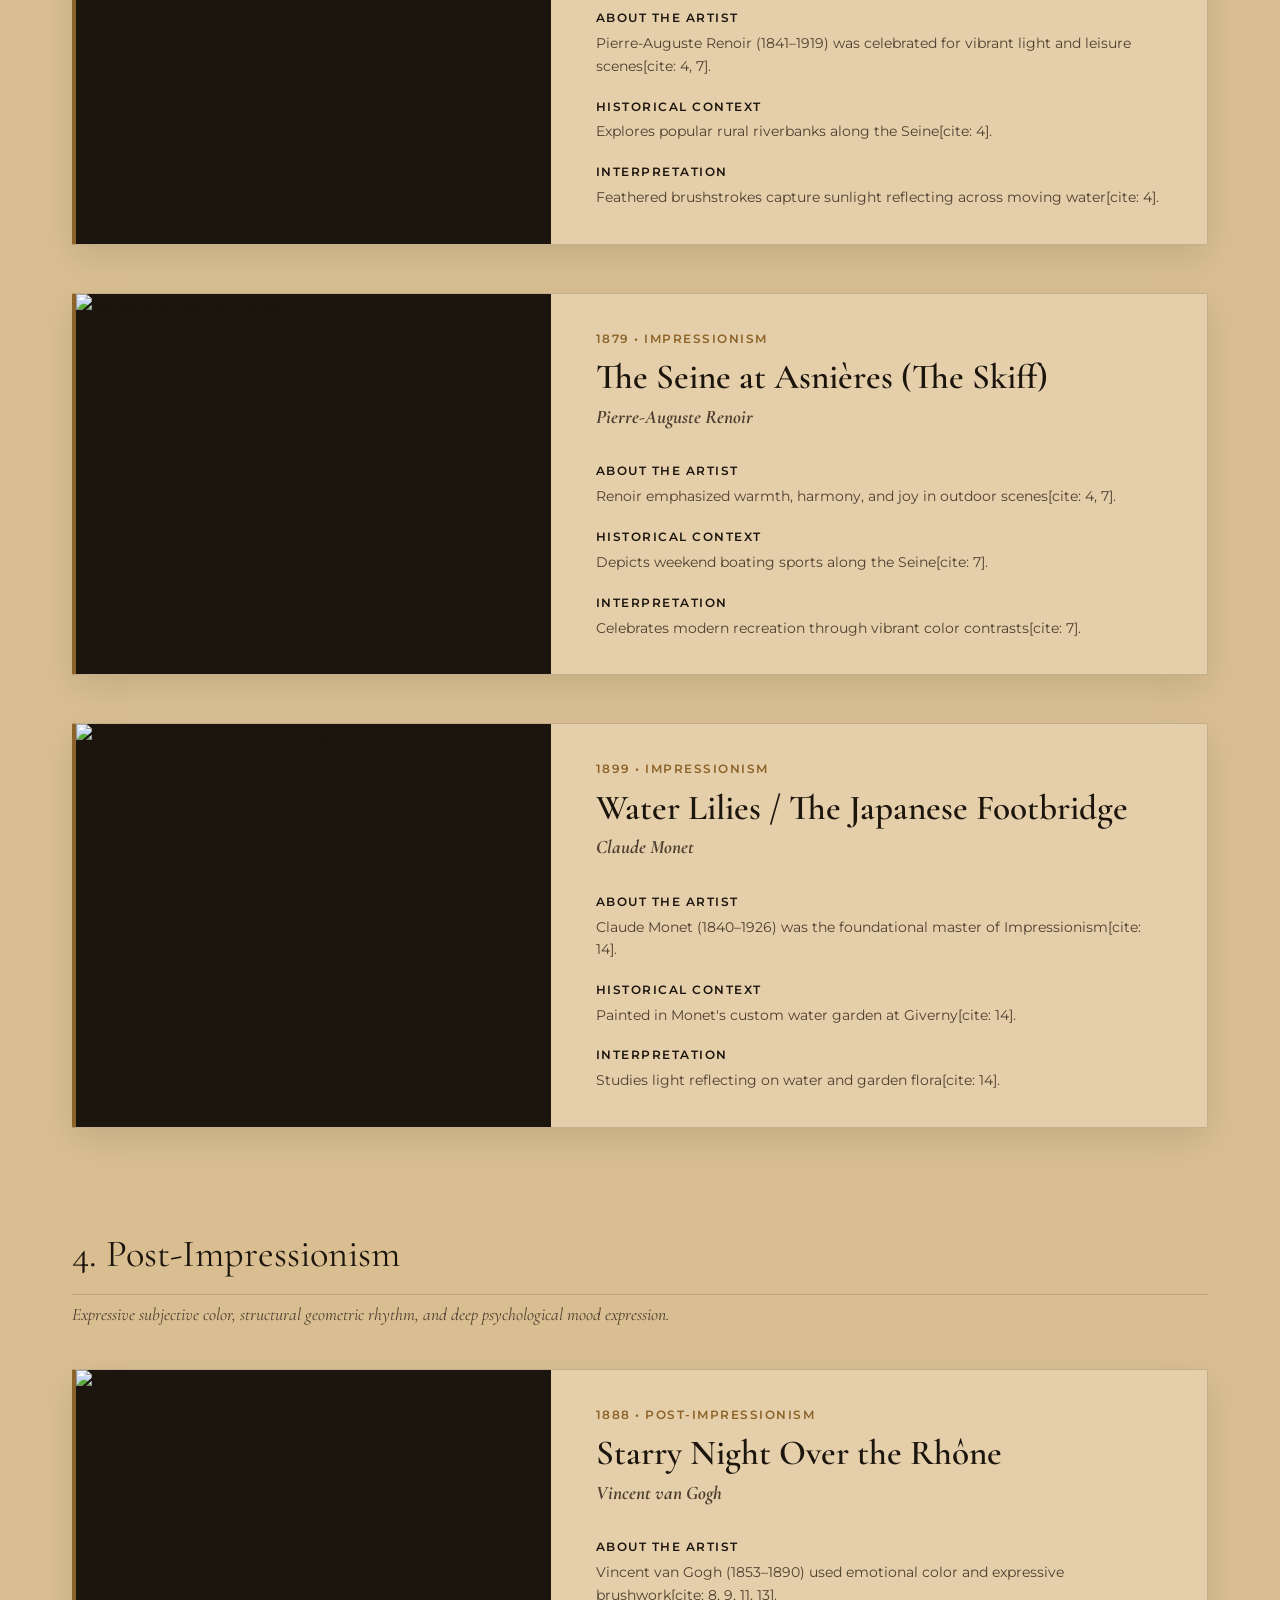
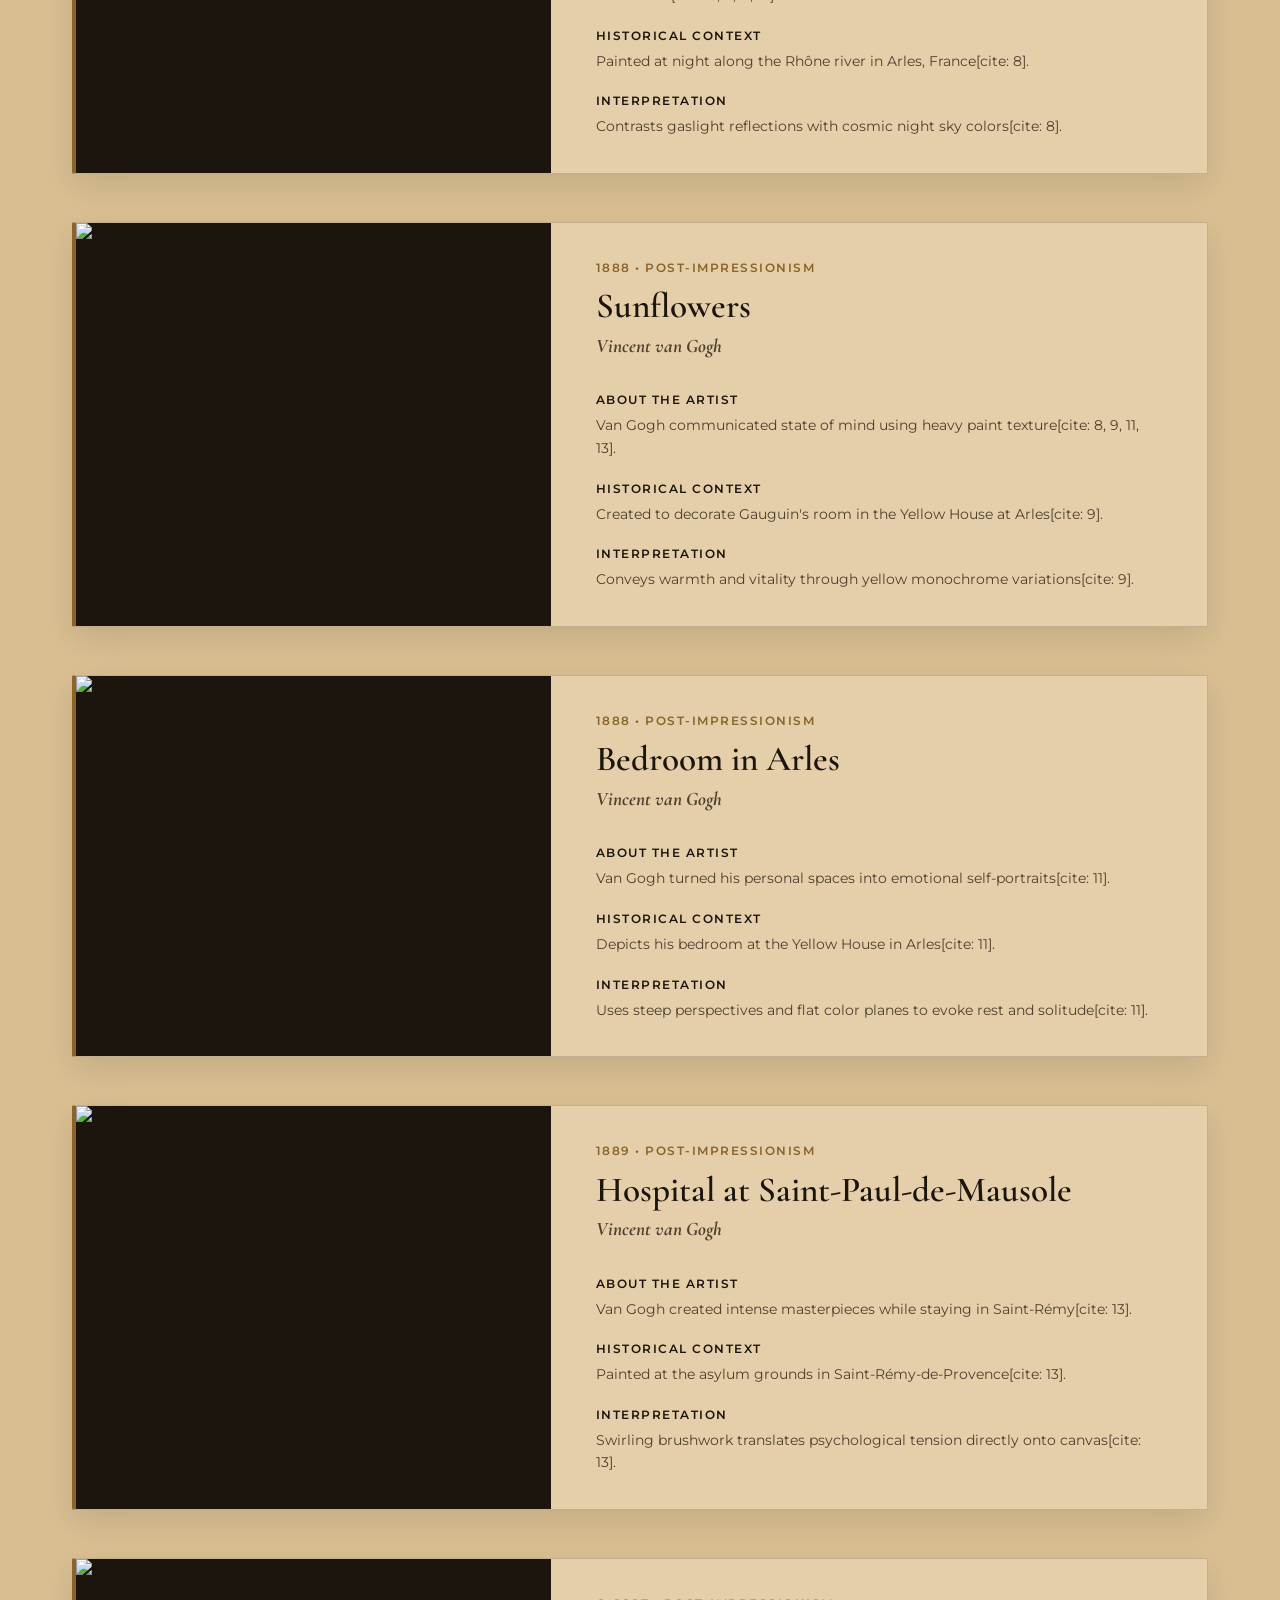
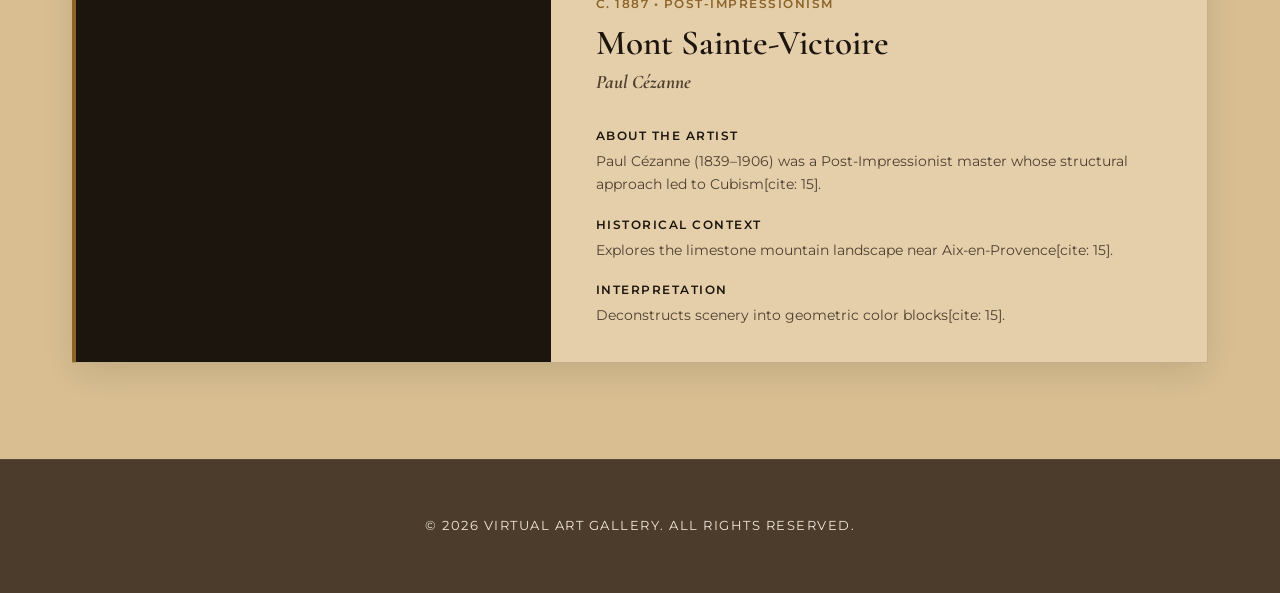
==== commit 2d39c291: "Update artworks.html" ====
--- a/artworks.html
+++ b/artworks.html
@@ -3,46 +3,32 @@
 <head>
   <meta charset="UTF-8">
   <meta name="viewport" content="width=device-width, initial-scale=1.0">
-  <title>Artworks & Analysis | Virtual Art Gallery</title>
-  
-  <!-- Google Fonts for Luxury Museum Styling -->
+  <title>Artworks & Historical Analysis | Virtual Art Gallery</title>
   <link rel="preconnect" href="https://fonts.googleapis.com">
   <link rel="preconnect" href="https://fonts.gstatic.com" crossorigin>
   <link href="https://fonts.googleapis.com/css2?family=Cormorant+Garamond:ital,wght@0,300;0,400;0,600;0,700;1,400&family=Montserrat:wght@300;400;500;600&display=swap" rel="stylesheet">
-  
   <link rel="stylesheet" href="style.css">
 </head>
 <body>
 
-  <!-- Minimalist Sandstone Top Bar -->
   <header class="top-bar"></header>
 
   <main class="gallery-container">
     
-    <!-- Page Header -->
     <header class="page-header">
       <h1>Artworks & Historical Analysis</h1>
       <p class="page-subtitle">A curated examination of 16 pivotal masterpieces across history's defining artistic movements.</p>
       <div class="gold-divider"></div>
     </header>
 
-    <!-- SECTION 1: HISTORY PAINTING & NEOCLASSICISM -->
+    <!-- SECTION 1 -->
     <section id="neoclassicism" class="movement-section">
       <div class="movement-header">
         <h2 class="movement-title">1. History Painting & Neoclassicism</h2>
         <p class="movement-desc">Monumental canvases emphasizing classical order, historical drama, moral stoicism, and heroic civic narrative.</p>
       </div>
 
-      <!-- Category Intro Image -->
-      <div class="movement-hero">
-        <img src="images/napolean.jpg" alt="History Painting & Neoclassicism Intro">
-        <div class="movement-hero-overlay">
-          <span>Featured Intro Artwork: Napoleon Crossing the Alps</span>
-        </div>
-      </div>
-
       <div class="artwork-grid">
-        <!-- Artwork 1 -->
         <article class="artwork-card">
           <div class="artwork-image-container">
             <img src="images/Henry_Singleton_the_Storming_of_the_Bastille.jpg" alt="The Storming of the Bastille">
@@ -52,37 +38,43 @@
             <h3 class="artwork-title">The Storming of the Bastille</h3>
             <h4 class="artwork-artist">Henry Singleton</h4>
             <div class="analysis-block">
-              <h5>Historical Context</h5>
-              <p>Captures July 14, 1789, when Parisian revolutionaries stormed the medieval fortress-prison known as the Bastille, marking the flashpoint of the French Revolution[cite: 1].</p>
-            </div>
-            <div class="analysis-block">
-              <h5>Interpretation</h5>
-              <p>Symbolizes the collapse of royal tyranny and absolute monarchy in favor of popular sovereignty and revolutionary change[cite: 1].</p>
-            </div>
-          </div>
-        </article>
-
-        <!-- Artwork 2 -->
+              <h5>About the Artist</h5>
+              <p>Henry Singleton (1766–1839) was an English painter known for depicting historical events and theatrical scenes.</p>
+            </div>
+            <div class="analysis-block">
+              <h5>Historical Context</h5>
+              <p>Captures July 14, 1789, when Parisian revolutionaries stormed the Bastille fortress[cite: 1].</p>
+            </div>
+            <div class="analysis-block">
+              <h5>Interpretation</h5>
+              <p>Symbolizes the collapse of royal tyranny in favor of popular sovereignty[cite: 1].</p>
+            </div>
+          </div>
+        </article>
+
         <article class="artwork-card">
           <div class="artwork-image-container">
             <img src="images/napolean crowning.jpg" alt="The Coronation of Napoleon">
           </div>
           <div class="artwork-details">
-            <span class="artwork-meta">1807 &bull; Neoclassicism / Empire Style</span>
+            <span class="artwork-meta">1807 &bull; Neoclassicism</span>
             <h3 class="artwork-title">The Coronation of Napoleon</h3>
             <h4 class="artwork-artist">Jacques-Louis David</h4>
             <div class="analysis-block">
-              <h5>Historical Context</h5>
-              <p>Commissioned by Napoleon Bonaparte to document his 1804 coronation ceremony at Notre-Dame Cathedral[cite: 16].</p>
-            </div>
-            <div class="analysis-block">
-              <h5>Interpretation</h5>
-              <p>Political propaganda depicting Napoleon crowning Josephine himself to signal that his power derived from military achievement rather than papal authority[cite: 16].</p>
-            </div>
-          </div>
-        </article>
-
-        <!-- Artwork 3 -->
+              <h5>About the Artist</h5>
+              <p>Jacques-Louis David (1748–1825) was the court painter to Napoleon and principal figure in Neoclassicism[cite: 2, 16].</p>
+            </div>
+            <div class="analysis-block">
+              <h5>Historical Context</h5>
+              <p>Documents Napoleon's 1804 coronation ceremony at Notre-Dame Cathedral[cite: 16].</p>
+            </div>
+            <div class="analysis-block">
+              <h5>Interpretation</h5>
+              <p>Shows Napoleon crowning Josephine to emphasize imperial authority[cite: 16].</p>
+            </div>
+          </div>
+        </article>
+
         <article class="artwork-card">
           <div class="artwork-image-container">
             <img src="images/napolean.jpg" alt="Napoleon Crossing the Alps">
@@ -92,55 +84,53 @@
             <h3 class="artwork-title">Napoleon Crossing the Alps</h3>
             <h4 class="artwork-artist">Jacques-Louis David</h4>
             <div class="analysis-block">
-              <h5>Historical Context</h5>
-              <p>Commemorates Napoleon leading his army across the Great St Bernard Pass in May 1800 to surprise the Austrian army in Italy[cite: 2].</p>
-            </div>
-            <div class="analysis-block">
-              <h5>Interpretation</h5>
-              <p>An idealized portrait of heroic leadership, showing Napoleon calmly guiding a rearing stallion across rugged mountain peaks[cite: 2].</p>
-            </div>
-          </div>
-        </article>
-
-        <!-- Artwork 4 -->
+              <h5>About the Artist</h5>
+              <p>David defined French Neoclassicism using rigorous forms and heroic subject matter[cite: 2, 16].</p>
+            </div>
+            <div class="analysis-block">
+              <h5>Historical Context</h5>
+              <p>Commemorates Napoleon leading his army across the Great St Bernard Pass in 1800[cite: 2].</p>
+            </div>
+            <div class="analysis-block">
+              <h5>Interpretation</h5>
+              <p>An idealized portrait of political leadership and military ambition[cite: 2].</p>
+            </div>
+          </div>
+        </article>
+
         <article class="artwork-card">
           <div class="artwork-image-container">
             <img src="images/Geromeconde.jpg" alt="Reception of the Grand Condé at Versailles">
           </div>
           <div class="artwork-details">
-            <span class="artwork-meta">1878 &bull; Academic Realism / Historicism</span>
+            <span class="artwork-meta">1878 &bull; Academic Realism</span>
             <h3 class="artwork-title">Reception of the Grand Condé at Versailles</h3>
             <h4 class="artwork-artist">Jean-Léon Gérôme</h4>
             <div class="analysis-block">
-              <h5>Historical Context</h5>
-              <p>Depicts the 1674 reconciliation between Louis XIV and the Prince de Condé following Condé's victory at Seneffe[cite: 12].</p>
-            </div>
-            <div class="analysis-block">
-              <h5>Interpretation</h5>
-              <p>Highlights royal court etiquette, pomp, and monarchical supremacy through intricate architectural detail and formal staging[cite: 12].</p>
+              <h5>About the Artist</h5>
+              <p>Jean-Léon Gérôme (1824–1904) was a French academic master famed for detailed historical reconstructions[cite: 12].</p>
+            </div>
+            <div class="analysis-block">
+              <h5>Historical Context</h5>
+              <p>Depicts the 1674 reconciliation between Louis XIV and the Prince de Condé[cite: 12].</p>
+            </div>
+            <div class="analysis-block">
+              <h5>Interpretation</h5>
+              <p>Highlights palace etiquette and royal supremacy at Versailles[cite: 12].</p>
             </div>
           </div>
         </article>
       </div>
     </section>
 
-    <!-- SECTION 2: CLASSICISM & ROMANTICISM -->
+    <!-- SECTION 2 -->
     <section id="romanticism" class="movement-section">
       <div class="movement-header">
         <h2 class="movement-title">2. Classicism & Romanticism</h2>
         <p class="movement-desc">Exhibitions exploring atmospheric grandeur, heroic tragedy, sublime emotional awe, and nature's uncontrollable forces.</p>
       </div>
 
-      <!-- Category Intro Image -->
-      <div class="movement-hero">
-        <img src="images/pandemonium.JPG" alt="Classicism & Romanticism Intro">
-        <div class="movement-hero-overlay">
-          <span>Featured Intro Artwork: Pandemonium</span>
-        </div>
-      </div>
-
       <div class="artwork-grid">
-        <!-- Artwork 5 -->
         <article class="artwork-card">
           <div class="artwork-image-container">
             <img src="images/raft of medusa.jpg" alt="The Raft of the Medusa">
@@ -150,75 +140,76 @@
             <h3 class="artwork-title">The Raft of the Medusa</h3>
             <h4 class="artwork-artist">Théodore Géricault</h4>
             <div class="analysis-block">
-              <h5>Historical Context</h5>
-              <p>Based on the tragic 1816 shipwreck of the French naval frigate <em>Méduse</em> off the coast of Mauritania[cite: 5].</p>
-            </div>
-            <div class="analysis-block">
-              <h5>Interpretation</h5>
-              <p>An icon of Romanticism focusing on human endurance, desperation, and critique of institutional negligence[cite: 5].</p>
-            </div>
-          </div>
-        </article>
-
-        <!-- Artwork 6 -->
+              <h5>About the Artist</h5>
+              <p>Théodore Géricault (1791–1824) was a pioneer of Romanticism focusing on emotional realism[cite: 5].</p>
+            </div>
+            <div class="analysis-block">
+              <h5>Historical Context</h5>
+              <p>Based on the tragic 1816 shipwreck of the French frigate Méduse[cite: 5].</p>
+            </div>
+            <div class="analysis-block">
+              <h5>Interpretation</h5>
+              <p>Focuses on human survival, desperation, and social critique[cite: 5].</p>
+            </div>
+          </div>
+        </article>
+
         <article class="artwork-card">
           <div class="artwork-image-container">
             <img src="images/pandemonium.JPG" alt="Pandemonium">
           </div>
           <div class="artwork-details">
-            <span class="artwork-meta">1841 &bull; Romanticism (The Sublime)</span>
+            <span class="artwork-meta">1841 &bull; Romanticism</span>
             <h3 class="artwork-title">Pandemonium</h3>
             <h4 class="artwork-artist">John Martin</h4>
             <div class="analysis-block">
-              <h5>Historical Context</h5>
-              <p>Inspired by John Milton's epic poem <em>Paradise Lost</em>, depicting Satan summoning fallen angels outside his fiery palace in Hell[cite: 3].</p>
-            </div>
-            <div class="analysis-block">
-              <h5>Interpretation</h5>
-              <p>Represents "The Sublime"—evoking awe and terror through immense architectural scale and dramatic, fiery illumination[cite: 3].</p>
-            </div>
-          </div>
-        </article>
-
-        <!-- Artwork 7 -->
+              <h5>About the Artist</h5>
+              <p>John Martin (1789–1854) was famous for vast, apocalyptic landscapes[cite: 3].</p>
+            </div>
+            <div class="analysis-block">
+              <h5>Historical Context</h5>
+              <p>Inspired by John Milton's Paradise Lost[cite: 3].</p>
+            </div>
+            <div class="analysis-block">
+              <h5>Interpretation</h5>
+              <p>Captures the "Sublime" through terrifying architecture and fiery light[cite: 3].</p>
+            </div>
+          </div>
+        </article>
+
         <article class="artwork-card">
           <div class="artwork-image-container">
             <img src="images/the bull fight.jpg" alt="The Bullfight">
           </div>
           <div class="artwork-details">
-            <span class="artwork-meta">1865–1866 &bull; Realism / Pre-Impressionism</span>
+            <span class="artwork-meta">1865–1866 &bull; Realism</span>
             <h3 class="artwork-title">The Bullfight</h3>
             <h4 class="artwork-artist">Édouard Manet</h4>
             <div class="analysis-block">
-              <h5>Historical Context</h5>
-              <p>Painted following Manet's 1865 trip to Spain, where he was profoundly influenced by Spanish culture and Velázquez[cite: 10].</p>
-            </div>
-            <div class="analysis-block">
-              <h5>Interpretation</h5>
-              <p>Captures raw dramatic tension in the bullring through dynamic composition and stark contrasts of light and shadow[cite: 10].</p>
+              <h5>About the Artist</h5>
+              <p>Édouard Manet (1832–1883) bridged Realism and Impressionism[cite: 10].</p>
+            </div>
+            <div class="analysis-block">
+              <h5>Historical Context</h5>
+              <p>Painted following Manet's 1865 trip to Spain[cite: 10].</p>
+            </div>
+            <div class="analysis-block">
+              <h5>Interpretation</h5>
+              <p>Captures raw dramatic tension through direct brushwork and high contrast[cite: 10].</p>
             </div>
           </div>
         </article>
       </div>
     </section>
 
-    <!-- SECTION 3: IMPRESSIONISM -->
+    <!-- SECTION 3 -->
     <section id="impressionism" class="movement-section">
       <div class="movement-header">
         <h2 class="movement-title">3. Impressionism</h2>
         <p class="movement-desc">Studies in transient sunlight, open-air brushwork, vibrant modern leisure, and fleeting atmospheric conditions.</p>
       </div>
 
-      <!-- Category Intro Image -->
-      <div class="movement-hero">
-        <img src="images/japanese footbridge.jpeg" alt="Impressionism Intro">
-        <div class="movement-hero-overlay">
-          <span>Featured Intro Artwork: The Japanese Footbridge</span>
-        </div>
-      </div>
-
       <div class="artwork-grid">
-        <!-- Artwork 8 -->
         <article class="artwork-card">
           <div class="artwork-image-container">
             <img src="images/road-in-louveciennes.jpg" alt="The Road from Louveciennes to Versailles">
@@ -228,17 +219,20 @@
             <h3 class="artwork-title">The Road from Louveciennes to Versailles</h3>
             <h4 class="artwork-artist">Alfred Sisley</h4>
             <div class="analysis-block">
-              <h5>Historical Context</h5>
-              <p>Painted <em>en plein air</em> in quiet suburban villages along the Seine outside Paris[cite: 6].</p>
-            </div>
-            <div class="analysis-block">
-              <h5>Interpretation</h5>
-              <p>Focuses on natural light, soft shadows, and serene suburban rhythm along a country pathway[cite: 6].</p>
-            </div>
-          </div>
-        </article>
-
-        <!-- Artwork 9 -->
+              <h5>About the Artist</h5>
+              <p>Alfred Sisley (1839–1899) dedicated his career to plein-air landscape painting[cite: 6].</p>
+            </div>
+            <div class="analysis-block">
+              <h5>Historical Context</h5>
+              <p>Painted outdoors in quiet villages along the river Seine[cite: 6].</p>
+            </div>
+            <div class="analysis-block">
+              <h5>Interpretation</h5>
+              <p>Focuses on natural light and peaceful suburban country pathways[cite: 6].</p>
+            </div>
+          </div>
+        </article>
+
         <article class="artwork-card">
           <div class="artwork-image-container">
             <img src="images/Pierre-Auguste_Renoir_-_La_Seine_à_Champrosay.jpg" alt="La Seine à Champrosay">
@@ -248,17 +242,20 @@
             <h3 class="artwork-title">La Seine à Champrosay</h3>
             <h4 class="artwork-artist">Pierre-Auguste Renoir</h4>
             <div class="analysis-block">
-              <h5>Historical Context</h5>
-              <p>Explores rural French riverbanks where Impressionist artists painted modern leisure outdoors[cite: 4].</p>
-            </div>
-            <div class="analysis-block">
-              <h5>Interpretation</h5>
-              <p>Uses feathered brushstrokes and radiant blues and greens to capture sparkling atmospheric sunlight on moving water[cite: 4].</p>
-            </div>
-          </div>
-        </article>
-
-        <!-- Artwork 10 -->
+              <h5>About the Artist</h5>
+              <p>Pierre-Auguste Renoir (1841–1919) was celebrated for vibrant light and leisure scenes[cite: 4, 7].</p>
+            </div>
+            <div class="analysis-block">
+              <h5>Historical Context</h5>
+              <p>Explores popular rural riverbanks along the Seine[cite: 4].</p>
+            </div>
+            <div class="analysis-block">
+              <h5>Interpretation</h5>
+              <p>Feathered brushstrokes capture sunlight reflecting across moving water[cite: 4].</p>
+            </div>
+          </div>
+        </article>
+
         <article class="artwork-card">
           <div class="artwork-image-container">
             <img src="images/sena-en-asnieres-renoir-ver4.webp" alt="The Seine at Asnières (The Skiff)">
@@ -268,17 +265,20 @@
             <h3 class="artwork-title">The Seine at Asnières (The Skiff)</h3>
             <h4 class="artwork-artist">Pierre-Auguste Renoir</h4>
             <div class="analysis-block">
-              <h5>Historical Context</h5>
-              <p>Depicts suburban rowing and boating spots on the Seine popular with Parisian weekend visitors[cite: 7].</p>
-            </div>
-            <div class="analysis-block">
-              <h5>Interpretation</h5>
-              <p>Celebrates modern recreation, shimmering orange reflections, and bright water color contrasts[cite: 7].</p>
-            </div>
-          </div>
-        </article>
-
-        <!-- Artwork 11 -->
+              <h5>About the Artist</h5>
+              <p>Renoir emphasized warmth, harmony, and joy in outdoor scenes[cite: 4, 7].</p>
+            </div>
+            <div class="analysis-block">
+              <h5>Historical Context</h5>
+              <p>Depicts weekend boating sports along the Seine[cite: 7].</p>
+            </div>
+            <div class="analysis-block">
+              <h5>Interpretation</h5>
+              <p>Celebrates modern recreation through vibrant color contrasts[cite: 7].</p>
+            </div>
+          </div>
+        </article>
+
         <article class="artwork-card">
           <div class="artwork-image-container">
             <img src="images/japanese footbridge.jpeg" alt="Water Lilies / The Japanese Footbridge">
@@ -288,35 +288,30 @@
             <h3 class="artwork-title">Water Lilies / The Japanese Footbridge</h3>
             <h4 class="artwork-artist">Claude Monet</h4>
             <div class="analysis-block">
-              <h5>Historical Context</h5>
-              <p>Painted in Monet's water garden at Giverny, France[cite: 14].</p>
-            </div>
-            <div class="analysis-block">
-              <h5>Interpretation</h5>
-              <p>Studies light reflection on water and vegetation, bridging impressionist nature study with modern abstraction[cite: 14].</p>
+              <h5>About the Artist</h5>
+              <p>Claude Monet (1840–1926) was the foundational master of Impressionism[cite: 14].</p>
+            </div>
+            <div class="analysis-block">
+              <h5>Historical Context</h5>
+              <p>Painted in Monet's custom water garden at Giverny[cite: 14].</p>
+            </div>
+            <div class="analysis-block">
+              <h5>Interpretation</h5>
+              <p>Studies light reflecting on water and garden flora[cite: 14].</p>
             </div>
           </div>
         </article>
       </div>
     </section>
 
-    <!-- SECTION 4: POST-IMPRESSIONISM -->
+    <!-- SECTION 4 -->
     <section id="post-impressionism" class="movement-section">
       <div class="movement-header">
         <h2 class="movement-title">4. Post-Impressionism</h2>
         <p class="movement-desc">Expressive subjective color, structural geometric rhythm, and deep psychological mood expression.</p>
       </div>
 
-      <!-- Category Intro Image -->
-      <div class="movement-hero">
-        <img src="images/starry night.jpg" alt="Post-Impressionism Intro">
-        <div class="movement-hero-overlay">
-          <span>Featured Intro Artwork: Starry Night Over the Rhône</span>
-        </div>
-      </div>
-
       <div class="artwork-grid">
-        <!-- Artwork 12 -->
         <article class="artwork-card">
           <div class="artwork-image-container">
             <img src="images/starry night.jpg" alt="Starry Night Over the Rhône">
@@ -326,17 +321,20 @@
             <h3 class="artwork-title">Starry Night Over the Rhône</h3>
             <h4 class="artwork-artist">Vincent van Gogh</h4>
             <div class="analysis-block">
-              <h5>Historical Context</h5>
-              <p>Painted at night along the bank of the Rhône river during Van Gogh's time in Arles, France[cite: 8].</p>
-            </div>
-            <div class="analysis-block">
-              <h5>Interpretation</h5>
-              <p>Contrasts glowing artificial gaslights reflected on dark blue water with brilliant cosmic starlight above[cite: 8].</p>
-            </div>
-          </div>
-        </article>
-
-        <!-- Artwork 13 -->
+              <h5>About the Artist</h5>
+              <p>Vincent van Gogh (1853–1890) used emotional color and expressive brushwork[cite: 8, 9, 11, 13].</p>
+            </div>
+            <div class="analysis-block">
+              <h5>Historical Context</h5>
+              <p>Painted at night along the Rhône river in Arles, France[cite: 8].</p>
+            </div>
+            <div class="analysis-block">
+              <h5>Interpretation</h5>
+              <p>Contrasts gaslight reflections with cosmic night sky colors[cite: 8].</p>
+            </div>
+          </div>
+        </article>
+
         <article class="artwork-card">
           <div class="artwork-image-container">
             <img src="images/sunflowers.jpeg" alt="Sunflowers">
@@ -346,17 +344,20 @@
             <h3 class="artwork-title">Sunflowers</h3>
             <h4 class="artwork-artist">Vincent van Gogh</h4>
             <div class="analysis-block">
-              <h5>Historical Context</h5>
-              <p>Created in Arles to decorate Paul Gauguin's bedroom in the Yellow House ahead of his arrival[cite: 9].</p>
-            </div>
-            <div class="analysis-block">
-              <h5>Interpretation</h5>
-              <p>Demonstrates emotional warmth and vitality using varied shades of yellow and expressive impasto brushwork[cite: 9].</p>
-            </div>
-          </div>
-        </article>
-
-        <!-- Artwork 14 -->
+              <h5>About the Artist</h5>
+              <p>Van Gogh communicated state of mind using heavy paint texture[cite: 8, 9, 11, 13].</p>
+            </div>
+            <div class="analysis-block">
+              <h5>Historical Context</h5>
+              <p>Created to decorate Gauguin's room in the Yellow House at Arles[cite: 9].</p>
+            </div>
+            <div class="analysis-block">
+              <h5>Interpretation</h5>
+              <p>Conveys warmth and vitality through yellow monochrome variations[cite: 9].</p>
+            </div>
+          </div>
+        </article>
+
         <article class="artwork-card">
           <div class="artwork-image-container">
             <img src="images/bedroom in arles.jpg" alt="Bedroom in Arles">
@@ -366,17 +367,20 @@
             <h3 class="artwork-title">Bedroom in Arles</h3>
             <h4 class="artwork-artist">Vincent van Gogh</h4>
             <div class="analysis-block">
-              <h5>Historical Context</h5>
-              <p>Depicts Van Gogh's personal room at 2 Place Lamartine in Arles, France[cite: 11].</p>
-            </div>
-            <div class="analysis-block">
-              <h5>Interpretation</h5>
-              <p>Uses exaggerated perspective and bold complementary colors to convey restfulness, solitude, and psychological sanctuary[cite: 11].</p>
-            </div>
-          </div>
-        </article>
-
-        <!-- Artwork 15 -->
+              <h5>About the Artist</h5>
+              <p>Van Gogh turned his personal spaces into emotional self-portraits[cite: 11].</p>
+            </div>
+            <div class="analysis-block">
+              <h5>Historical Context</h5>
+              <p>Depicts his bedroom at the Yellow House in Arles[cite: 11].</p>
+            </div>
+            <div class="analysis-block">
+              <h5>Interpretation</h5>
+              <p>Uses steep perspectives and flat color planes to evoke rest and solitude[cite: 11].</p>
+            </div>
+          </div>
+        </article>
+
         <article class="artwork-card">
           <div class="artwork-image-container">
             <img src="images/hopital saint paul .jpeg" alt="Hospital at Saint-Paul-de-Mausole">
@@ -386,17 +390,20 @@
             <h3 class="artwork-title">Hospital at Saint-Paul-de-Mausole</h3>
             <h4 class="artwork-artist">Vincent van Gogh</h4>
             <div class="analysis-block">
-              <h5>Historical Context</h5>
-              <p>Created during Van Gogh's stay at the asylum in Saint-Rémy-de-Provence[cite: 13].</p>
-            </div>
-            <div class="analysis-block">
-              <h5>Interpretation</h5>
-              <p>Swirling brushstrokes and expressive tree shapes translate internal emotional state directly onto the canvas[cite: 13].</p>
-            </div>
-          </div>
-        </article>
-
-        <!-- Artwork 16 -->
+              <h5>About the Artist</h5>
+              <p>Van Gogh created intense masterpieces while staying in Saint-Rémy[cite: 13].</p>
+            </div>
+            <div class="analysis-block">
+              <h5>Historical Context</h5>
+              <p>Painted at the asylum grounds in Saint-Rémy-de-Provence[cite: 13].</p>
+            </div>
+            <div class="analysis-block">
+              <h5>Interpretation</h5>
+              <p>Swirling brushwork translates psychological tension directly onto canvas[cite: 13].</p>
+            </div>
+          </div>
+        </article>
+
         <article class="artwork-card">
           <div class="artwork-image-container">
             <img src="images/mont saint victoire.webp" alt="Mont Sainte-Victoire">
@@ -406,7 +413,27 @@
             <h3 class="artwork-title">Mont Sainte-Victoire</h3>
             <h4 class="artwork-artist">Paul Cézanne</h4>
             <div class="analysis-block">
-              <h5>Historical Context</h5>
-              <p>Part of Cézanne's extensive series exploring the iconic limestone mountain near his home in Aix-en-Provence[cite: 15].</p>
-            </div>
-            <div
+              <h5>About the Artist</h5>
+              <p>Paul Cézanne (1839–1906) was a Post-Impressionist master whose structural approach led to Cubism[cite: 15].</p>
+            </div>
+            <div class="analysis-block">
+              <h5>Historical Context</h5>
+              <p>Explores the limestone mountain landscape near Aix-en-Provence[cite: 15].</p>
+            </div>
+            <div class="analysis-block">
+              <h5>Interpretation</h5>
+              <p>Deconstructs scenery into geometric color blocks[cite: 15].</p>
+            </div>
+          </div>
+        </article>
+      </div>
+    </section>
+
+  </main>
+
+  <footer>
+    <p>&copy; 2026 Virtual Art Gallery. All rights reserved.</p>
+  </footer>
+
+</body>
+</html>
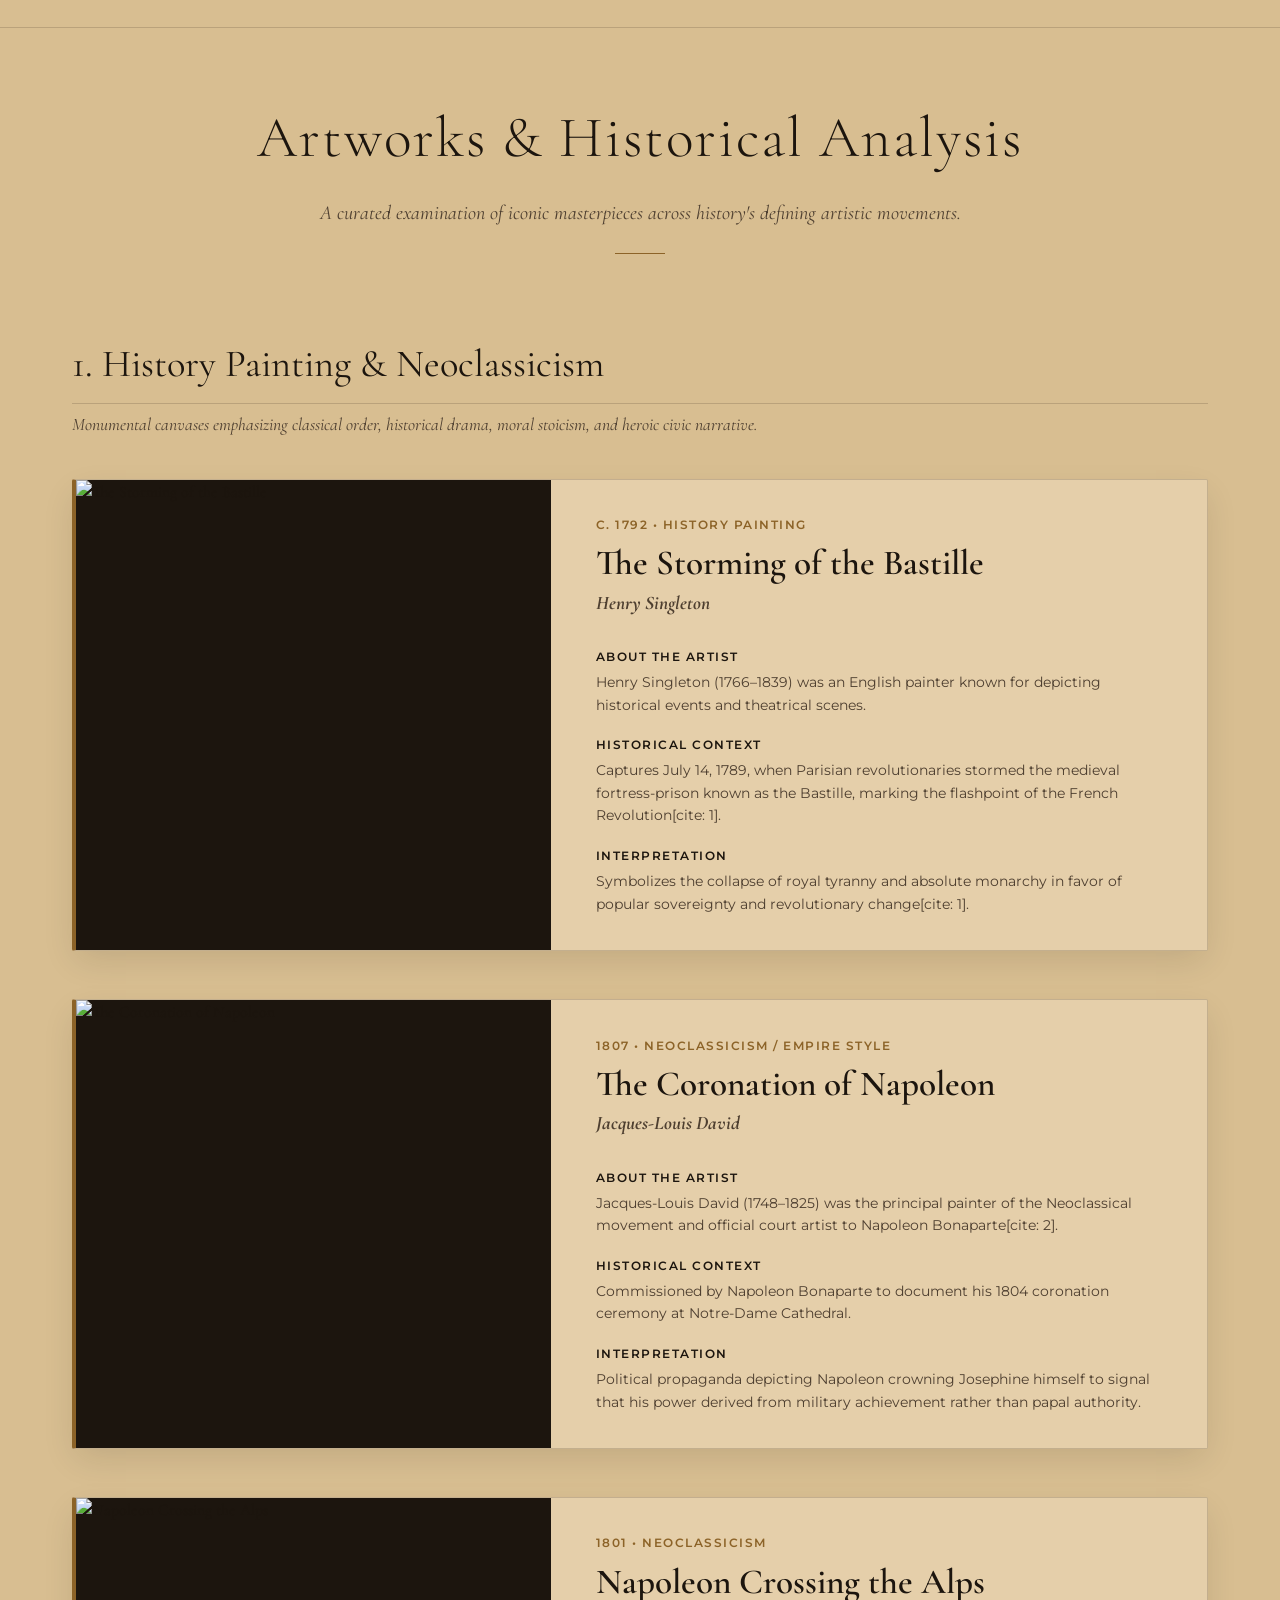
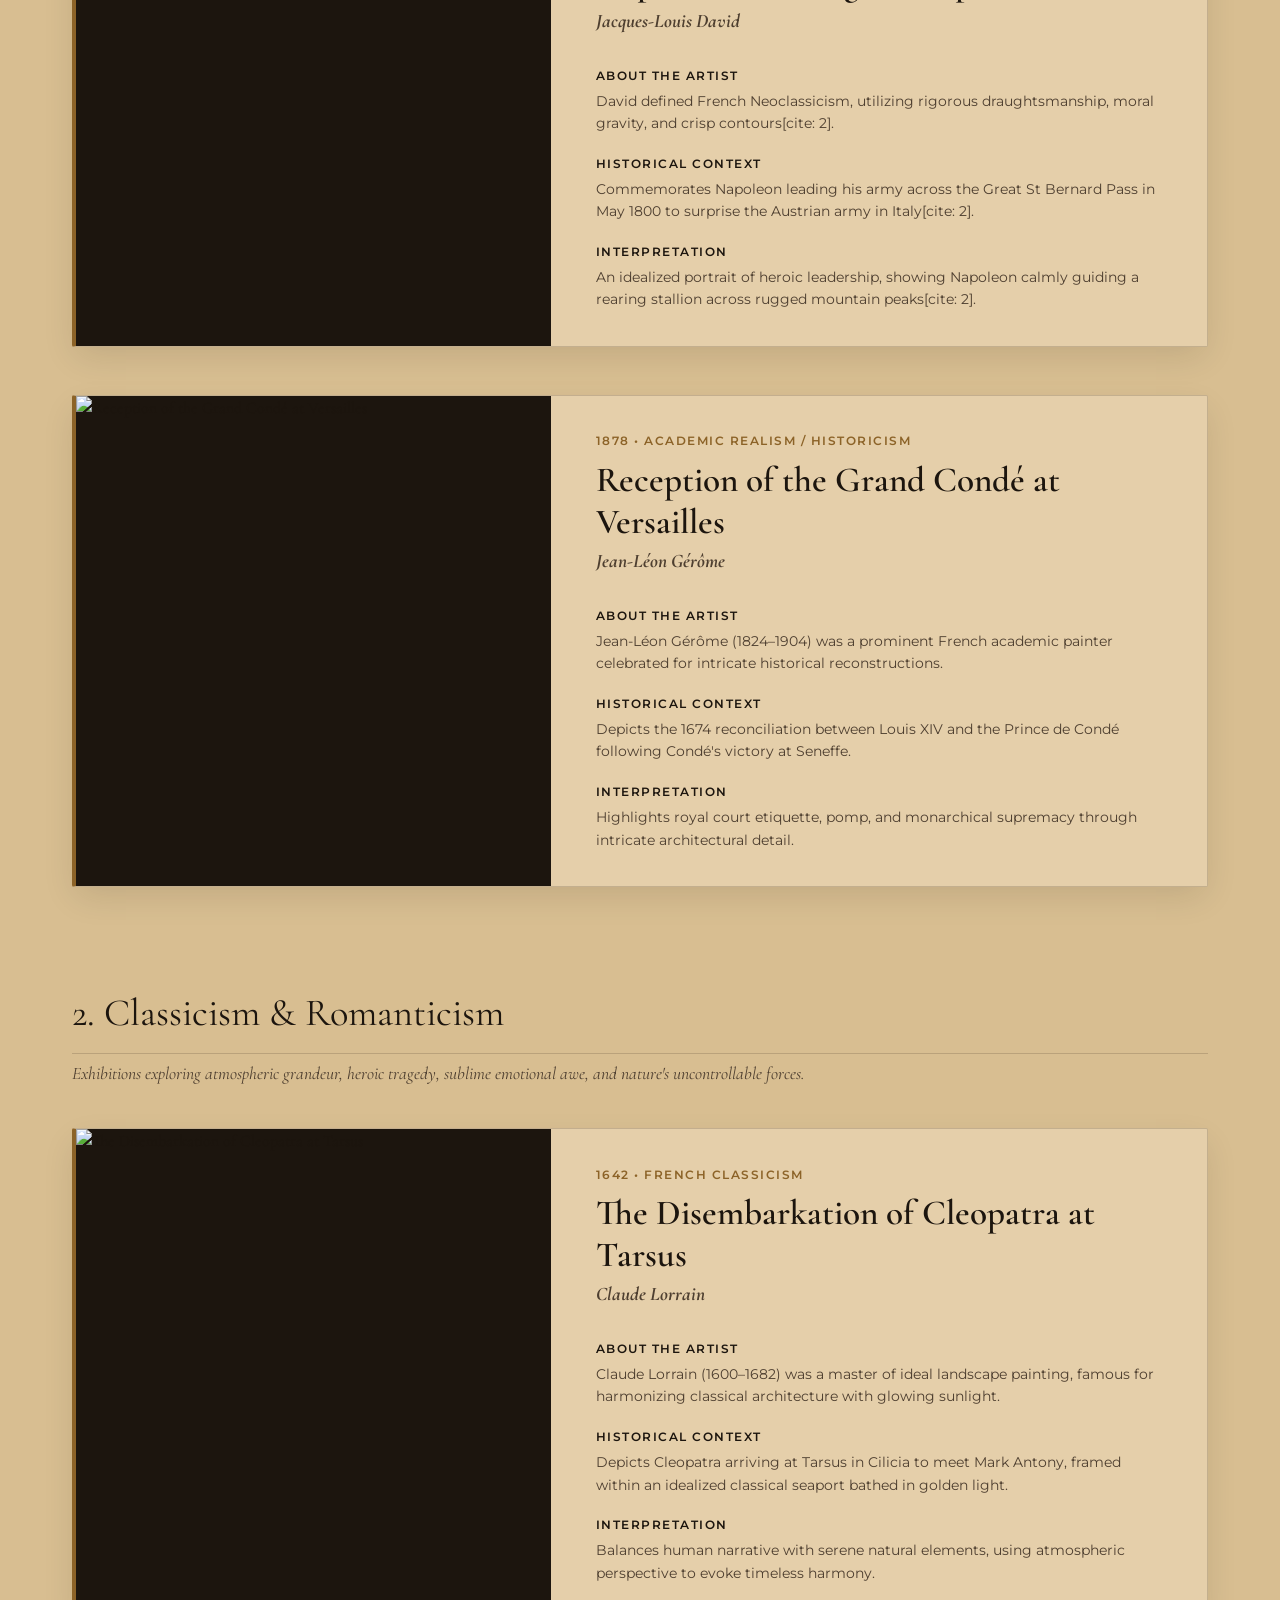
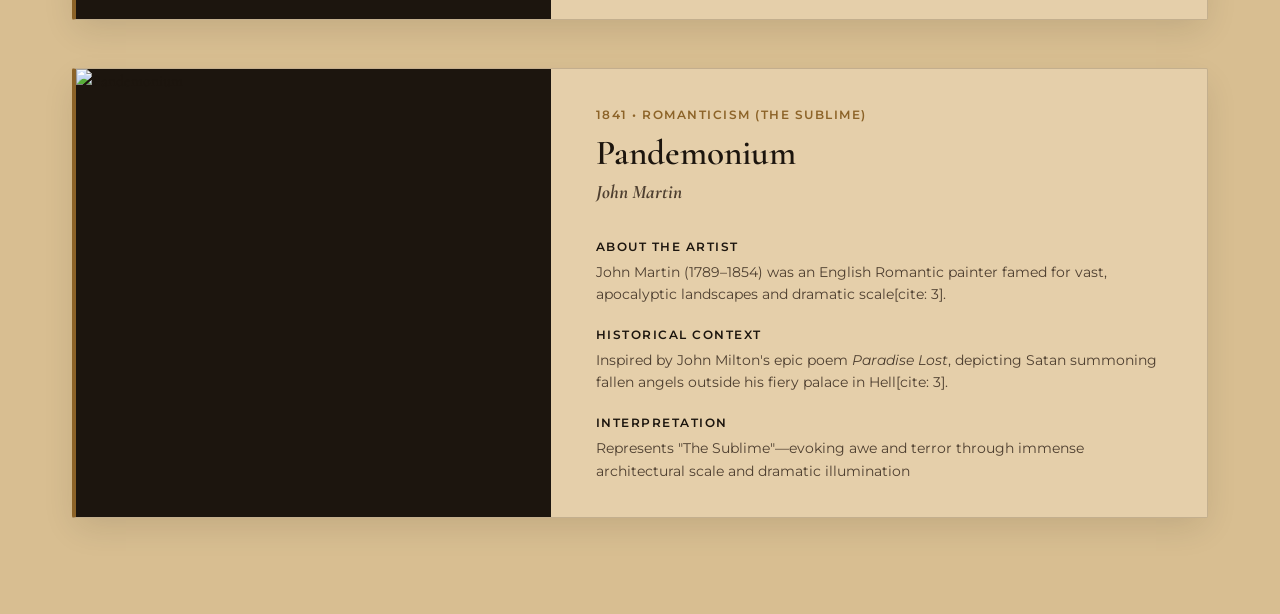
==== commit 7ae25fb0: "Update artworks.html" ====
--- a/artworks.html
+++ b/artworks.html
@@ -4,24 +4,29 @@
   <meta charset="UTF-8">
   <meta name="viewport" content="width=device-width, initial-scale=1.0">
   <title>Artworks & Historical Analysis | Virtual Art Gallery</title>
+  
+  <!-- Google Fonts for Luxury Museum Styling -->
   <link rel="preconnect" href="https://fonts.googleapis.com">
   <link rel="preconnect" href="https://fonts.gstatic.com" crossorigin>
   <link href="https://fonts.googleapis.com/css2?family=Cormorant+Garamond:ital,wght@0,300;0,400;0,600;0,700;1,400&family=Montserrat:wght@300;400;500;600&display=swap" rel="stylesheet">
+  
   <link rel="stylesheet" href="style.css">
 </head>
 <body>
 
+  <!-- Minimalist Sandstone Top Bar -->
   <header class="top-bar"></header>
 
   <main class="gallery-container">
     
+    <!-- Page Header -->
     <header class="page-header">
       <h1>Artworks & Historical Analysis</h1>
-      <p class="page-subtitle">A curated examination of 16 pivotal masterpieces across history's defining artistic movements.</p>
+      <p class="page-subtitle">A curated examination of iconic masterpieces across history's defining artistic movements.</p>
       <div class="gold-divider"></div>
     </header>
 
-    <!-- SECTION 1 -->
+    <!-- SECTION 1: HISTORY PAINTING & NEOCLASSICISM -->
     <section id="neoclassicism" class="movement-section">
       <div class="movement-header">
         <h2 class="movement-title">1. History Painting & Neoclassicism</h2>
@@ -29,101 +34,117 @@
       </div>
 
       <div class="artwork-grid">
-        <article class="artwork-card">
-          <div class="artwork-image-container">
-            <img src="images/Henry_Singleton_the_Storming_of_the_Bastille.jpg" alt="The Storming of the Bastille">
+        <!-- Artwork 1 -->
+        <article class="artwork-card">
+          <div class="artwork-image-container">
+            <img src="https://github.com/user-attachments/assets/02ce3150-78a2-4449-b86c-a65dffcf5d96" alt="The Storming of the Bastille">
           </div>
           <div class="artwork-details">
             <span class="artwork-meta">c. 1792 &bull; History Painting</span>
             <h3 class="artwork-title">The Storming of the Bastille</h3>
             <h4 class="artwork-artist">Henry Singleton</h4>
+            
             <div class="analysis-block">
               <h5>About the Artist</h5>
               <p>Henry Singleton (1766–1839) was an English painter known for depicting historical events and theatrical scenes.</p>
             </div>
-            <div class="analysis-block">
-              <h5>Historical Context</h5>
-              <p>Captures July 14, 1789, when Parisian revolutionaries stormed the Bastille fortress[cite: 1].</p>
-            </div>
-            <div class="analysis-block">
-              <h5>Interpretation</h5>
-              <p>Symbolizes the collapse of royal tyranny in favor of popular sovereignty[cite: 1].</p>
-            </div>
-          </div>
-        </article>
-
-        <article class="artwork-card">
-          <div class="artwork-image-container">
-            <img src="images/napolean crowning.jpg" alt="The Coronation of Napoleon">
-          </div>
-          <div class="artwork-details">
-            <span class="artwork-meta">1807 &bull; Neoclassicism</span>
+
+            <div class="analysis-block">
+              <h5>Historical Context</h5>
+              <p>Captures July 14, 1789, when Parisian revolutionaries stormed the medieval fortress-prison known as the Bastille, marking the flashpoint of the French Revolution[cite: 1].</p>
+            </div>
+            
+            <div class="analysis-block">
+              <h5>Interpretation</h5>
+              <p>Symbolizes the collapse of royal tyranny and absolute monarchy in favor of popular sovereignty and revolutionary change[cite: 1].</p>
+            </div>
+          </div>
+        </article>
+
+        <!-- Artwork 2 -->
+        <article class="artwork-card">
+          <div class="artwork-image-container">
+            <img src="https://github.com/user-attachments/assets/7dbeb113-d83d-49e9-b416-e353609e6b77" alt="The Coronation of Napoleon">
+          </div>
+          <div class="artwork-details">
+            <span class="artwork-meta">1807 &bull; Neoclassicism / Empire Style</span>
             <h3 class="artwork-title">The Coronation of Napoleon</h3>
             <h4 class="artwork-artist">Jacques-Louis David</h4>
-            <div class="analysis-block">
-              <h5>About the Artist</h5>
-              <p>Jacques-Louis David (1748–1825) was the court painter to Napoleon and principal figure in Neoclassicism[cite: 2, 16].</p>
-            </div>
-            <div class="analysis-block">
-              <h5>Historical Context</h5>
-              <p>Documents Napoleon's 1804 coronation ceremony at Notre-Dame Cathedral[cite: 16].</p>
-            </div>
-            <div class="analysis-block">
-              <h5>Interpretation</h5>
-              <p>Shows Napoleon crowning Josephine to emphasize imperial authority[cite: 16].</p>
-            </div>
-          </div>
-        </article>
-
-        <article class="artwork-card">
-          <div class="artwork-image-container">
-            <img src="images/napolean.jpg" alt="Napoleon Crossing the Alps">
+            
+            <div class="analysis-block">
+              <h5>About the Artist</h5>
+              <p>Jacques-Louis David (1748–1825) was the principal painter of the Neoclassical movement and official court artist to Napoleon Bonaparte[cite: 2].</p>
+            </div>
+
+            <div class="analysis-block">
+              <h5>Historical Context</h5>
+              <p>Commissioned by Napoleon Bonaparte to document his 1804 coronation ceremony at Notre-Dame Cathedral.</p>
+            </div>
+            
+            <div class="analysis-block">
+              <h5>Interpretation</h5>
+              <p>Political propaganda depicting Napoleon crowning Josephine himself to signal that his power derived from military achievement rather than papal authority.</p>
+            </div>
+          </div>
+        </article>
+
+        <!-- Artwork 3 -->
+        <article class="artwork-card">
+          <div class="artwork-image-container">
+            <img src="https://github.com/user-attachments/assets/00c6fe6f-5cf6-46ac-8290-331fb05932d1" alt="Napoleon Crossing the Alps">
           </div>
           <div class="artwork-details">
             <span class="artwork-meta">1801 &bull; Neoclassicism</span>
             <h3 class="artwork-title">Napoleon Crossing the Alps</h3>
             <h4 class="artwork-artist">Jacques-Louis David</h4>
-            <div class="analysis-block">
-              <h5>About the Artist</h5>
-              <p>David defined French Neoclassicism using rigorous forms and heroic subject matter[cite: 2, 16].</p>
-            </div>
-            <div class="analysis-block">
-              <h5>Historical Context</h5>
-              <p>Commemorates Napoleon leading his army across the Great St Bernard Pass in 1800[cite: 2].</p>
-            </div>
-            <div class="analysis-block">
-              <h5>Interpretation</h5>
-              <p>An idealized portrait of political leadership and military ambition[cite: 2].</p>
-            </div>
-          </div>
-        </article>
-
-        <article class="artwork-card">
-          <div class="artwork-image-container">
-            <img src="images/Geromeconde.jpg" alt="Reception of the Grand Condé at Versailles">
-          </div>
-          <div class="artwork-details">
-            <span class="artwork-meta">1878 &bull; Academic Realism</span>
+            
+            <div class="analysis-block">
+              <h5>About the Artist</h5>
+              <p>David defined French Neoclassicism, utilizing rigorous draughtsmanship, moral gravity, and crisp contours[cite: 2].</p>
+            </div>
+
+            <div class="analysis-block">
+              <h5>Historical Context</h5>
+              <p>Commemorates Napoleon leading his army across the Great St Bernard Pass in May 1800 to surprise the Austrian army in Italy[cite: 2].</p>
+            </div>
+            
+            <div class="analysis-block">
+              <h5>Interpretation</h5>
+              <p>An idealized portrait of heroic leadership, showing Napoleon calmly guiding a rearing stallion across rugged mountain peaks[cite: 2].</p>
+            </div>
+          </div>
+        </article>
+
+        <!-- Artwork 4 -->
+        <article class="artwork-card">
+          <div class="artwork-image-container">
+            <img src="https://github.com/user-attachments/assets/60d83566-9cae-45b7-8486-b55ff41b3ce7" alt="Reception of the Grand Condé at Versailles">
+          </div>
+          <div class="artwork-details">
+            <span class="artwork-meta">1878 &bull; Academic Realism / Historicism</span>
             <h3 class="artwork-title">Reception of the Grand Condé at Versailles</h3>
             <h4 class="artwork-artist">Jean-Léon Gérôme</h4>
-            <div class="analysis-block">
-              <h5>About the Artist</h5>
-              <p>Jean-Léon Gérôme (1824–1904) was a French academic master famed for detailed historical reconstructions[cite: 12].</p>
-            </div>
-            <div class="analysis-block">
-              <h5>Historical Context</h5>
-              <p>Depicts the 1674 reconciliation between Louis XIV and the Prince de Condé[cite: 12].</p>
-            </div>
-            <div class="analysis-block">
-              <h5>Interpretation</h5>
-              <p>Highlights palace etiquette and royal supremacy at Versailles[cite: 12].</p>
+            
+            <div class="analysis-block">
+              <h5>About the Artist</h5>
+              <p>Jean-Léon Gérôme (1824–1904) was a prominent French academic painter celebrated for intricate historical reconstructions.</p>
+            </div>
+
+            <div class="analysis-block">
+              <h5>Historical Context</h5>
+              <p>Depicts the 1674 reconciliation between Louis XIV and the Prince de Condé following Condé's victory at Seneffe.</p>
+            </div>
+            
+            <div class="analysis-block">
+              <h5>Interpretation</h5>
+              <p>Highlights royal court etiquette, pomp, and monarchical supremacy through intricate architectural detail.</p>
             </div>
           </div>
         </article>
       </div>
     </section>
 
-    <!-- SECTION 2 -->
+    <!-- SECTION 2: CLASSICISM & ROMANTICISM -->
     <section id="romanticism" class="movement-section">
       <div class="movement-header">
         <h2 class="movement-title">2. Classicism & Romanticism</h2>
@@ -131,309 +152,53 @@
       </div>
 
       <div class="artwork-grid">
-        <article class="artwork-card">
-          <div class="artwork-image-container">
-            <img src="images/raft of medusa.jpg" alt="The Raft of the Medusa">
-          </div>
-          <div class="artwork-details">
-            <span class="artwork-meta">1818–1819 &bull; French Romanticism</span>
-            <h3 class="artwork-title">The Raft of the Medusa</h3>
-            <h4 class="artwork-artist">Théodore Géricault</h4>
-            <div class="analysis-block">
-              <h5>About the Artist</h5>
-              <p>Théodore Géricault (1791–1824) was a pioneer of Romanticism focusing on emotional realism[cite: 5].</p>
-            </div>
-            <div class="analysis-block">
-              <h5>Historical Context</h5>
-              <p>Based on the tragic 1816 shipwreck of the French frigate Méduse[cite: 5].</p>
-            </div>
-            <div class="analysis-block">
-              <h5>Interpretation</h5>
-              <p>Focuses on human survival, desperation, and social critique[cite: 5].</p>
-            </div>
-          </div>
-        </article>
-
-        <article class="artwork-card">
-          <div class="artwork-image-container">
-            <img src="images/pandemonium.JPG" alt="Pandemonium">
-          </div>
-          <div class="artwork-details">
-            <span class="artwork-meta">1841 &bull; Romanticism</span>
+        <!-- Artwork 5 -->
+        <article class="artwork-card">
+          <div class="artwork-image-container">
+            <img src="https://github.com/user-attachments/assets/f790eff6-b848-459b-857a-d13b93221f1e" alt="The Disembarkation of Cleopatra at Tarsus">
+          </div>
+          <div class="artwork-details">
+            <span class="artwork-meta">1642 &bull; French Classicism</span>
+            <h3 class="artwork-title">The Disembarkation of Cleopatra at Tarsus</h3>
+            <h4 class="artwork-artist">Claude Lorrain</h4>
+            
+            <div class="analysis-block">
+              <h5>About the Artist</h5>
+              <p>Claude Lorrain (1600–1682) was a master of ideal landscape painting, famous for harmonizing classical architecture with glowing sunlight.</p>
+            </div>
+
+            <div class="analysis-block">
+              <h5>Historical Context</h5>
+              <p>Depicts Cleopatra arriving at Tarsus in Cilicia to meet Mark Antony, framed within an idealized classical seaport bathed in golden light.</p>
+            </div>
+            
+            <div class="analysis-block">
+              <h5>Interpretation</h5>
+              <p>Balances human narrative with serene natural elements, using atmospheric perspective to evoke timeless harmony.</p>
+            </div>
+          </div>
+        </article>
+
+        <!-- Artwork 6 -->
+        <article class="artwork-card">
+          <div class="artwork-image-container">
+            <img src="https://github.com/user-attachments/assets/de924333-7905-4020-8f03-a3478fc4326e" alt="Pandemonium">
+          </div>
+          <div class="artwork-details">
+            <span class="artwork-meta">1841 &bull; Romanticism (The Sublime)</span>
             <h3 class="artwork-title">Pandemonium</h3>
             <h4 class="artwork-artist">John Martin</h4>
-            <div class="analysis-block">
-              <h5>About the Artist</h5>
-              <p>John Martin (1789–1854) was famous for vast, apocalyptic landscapes[cite: 3].</p>
-            </div>
-            <div class="analysis-block">
-              <h5>Historical Context</h5>
-              <p>Inspired by John Milton's Paradise Lost[cite: 3].</p>
-            </div>
-            <div class="analysis-block">
-              <h5>Interpretation</h5>
-              <p>Captures the "Sublime" through terrifying architecture and fiery light[cite: 3].</p>
-            </div>
-          </div>
-        </article>
-
-        <article class="artwork-card">
-          <div class="artwork-image-container">
-            <img src="images/the bull fight.jpg" alt="The Bullfight">
-          </div>
-          <div class="artwork-details">
-            <span class="artwork-meta">1865–1866 &bull; Realism</span>
-            <h3 class="artwork-title">The Bullfight</h3>
-            <h4 class="artwork-artist">Édouard Manet</h4>
-            <div class="analysis-block">
-              <h5>About the Artist</h5>
-              <p>Édouard Manet (1832–1883) bridged Realism and Impressionism[cite: 10].</p>
-            </div>
-            <div class="analysis-block">
-              <h5>Historical Context</h5>
-              <p>Painted following Manet's 1865 trip to Spain[cite: 10].</p>
-            </div>
-            <div class="analysis-block">
-              <h5>Interpretation</h5>
-              <p>Captures raw dramatic tension through direct brushwork and high contrast[cite: 10].</p>
-            </div>
-          </div>
-        </article>
-      </div>
-    </section>
-
-    <!-- SECTION 3 -->
-    <section id="impressionism" class="movement-section">
-      <div class="movement-header">
-        <h2 class="movement-title">3. Impressionism</h2>
-        <p class="movement-desc">Studies in transient sunlight, open-air brushwork, vibrant modern leisure, and fleeting atmospheric conditions.</p>
-      </div>
-
-      <div class="artwork-grid">
-        <article class="artwork-card">
-          <div class="artwork-image-container">
-            <img src="images/road-in-louveciennes.jpg" alt="The Road from Louveciennes to Versailles">
-          </div>
-          <div class="artwork-details">
-            <span class="artwork-meta">1870 &bull; Impressionism</span>
-            <h3 class="artwork-title">The Road from Louveciennes to Versailles</h3>
-            <h4 class="artwork-artist">Alfred Sisley</h4>
-            <div class="analysis-block">
-              <h5>About the Artist</h5>
-              <p>Alfred Sisley (1839–1899) dedicated his career to plein-air landscape painting[cite: 6].</p>
-            </div>
-            <div class="analysis-block">
-              <h5>Historical Context</h5>
-              <p>Painted outdoors in quiet villages along the river Seine[cite: 6].</p>
-            </div>
-            <div class="analysis-block">
-              <h5>Interpretation</h5>
-              <p>Focuses on natural light and peaceful suburban country pathways[cite: 6].</p>
-            </div>
-          </div>
-        </article>
-
-        <article class="artwork-card">
-          <div class="artwork-image-container">
-            <img src="images/Pierre-Auguste_Renoir_-_La_Seine_à_Champrosay.jpg" alt="La Seine à Champrosay">
-          </div>
-          <div class="artwork-details">
-            <span class="artwork-meta">1876 &bull; Impressionism</span>
-            <h3 class="artwork-title">La Seine à Champrosay</h3>
-            <h4 class="artwork-artist">Pierre-Auguste Renoir</h4>
-            <div class="analysis-block">
-              <h5>About the Artist</h5>
-              <p>Pierre-Auguste Renoir (1841–1919) was celebrated for vibrant light and leisure scenes[cite: 4, 7].</p>
-            </div>
-            <div class="analysis-block">
-              <h5>Historical Context</h5>
-              <p>Explores popular rural riverbanks along the Seine[cite: 4].</p>
-            </div>
-            <div class="analysis-block">
-              <h5>Interpretation</h5>
-              <p>Feathered brushstrokes capture sunlight reflecting across moving water[cite: 4].</p>
-            </div>
-          </div>
-        </article>
-
-        <article class="artwork-card">
-          <div class="artwork-image-container">
-            <img src="images/sena-en-asnieres-renoir-ver4.webp" alt="The Seine at Asnières (The Skiff)">
-          </div>
-          <div class="artwork-details">
-            <span class="artwork-meta">1879 &bull; Impressionism</span>
-            <h3 class="artwork-title">The Seine at Asnières (The Skiff)</h3>
-            <h4 class="artwork-artist">Pierre-Auguste Renoir</h4>
-            <div class="analysis-block">
-              <h5>About the Artist</h5>
-              <p>Renoir emphasized warmth, harmony, and joy in outdoor scenes[cite: 4, 7].</p>
-            </div>
-            <div class="analysis-block">
-              <h5>Historical Context</h5>
-              <p>Depicts weekend boating sports along the Seine[cite: 7].</p>
-            </div>
-            <div class="analysis-block">
-              <h5>Interpretation</h5>
-              <p>Celebrates modern recreation through vibrant color contrasts[cite: 7].</p>
-            </div>
-          </div>
-        </article>
-
-        <article class="artwork-card">
-          <div class="artwork-image-container">
-            <img src="images/japanese footbridge.jpeg" alt="Water Lilies / The Japanese Footbridge">
-          </div>
-          <div class="artwork-details">
-            <span class="artwork-meta">1899 &bull; Impressionism</span>
-            <h3 class="artwork-title">Water Lilies / The Japanese Footbridge</h3>
-            <h4 class="artwork-artist">Claude Monet</h4>
-            <div class="analysis-block">
-              <h5>About the Artist</h5>
-              <p>Claude Monet (1840–1926) was the foundational master of Impressionism[cite: 14].</p>
-            </div>
-            <div class="analysis-block">
-              <h5>Historical Context</h5>
-              <p>Painted in Monet's custom water garden at Giverny[cite: 14].</p>
-            </div>
-            <div class="analysis-block">
-              <h5>Interpretation</h5>
-              <p>Studies light reflecting on water and garden flora[cite: 14].</p>
-            </div>
-          </div>
-        </article>
-      </div>
-    </section>
-
-    <!-- SECTION 4 -->
-    <section id="post-impressionism" class="movement-section">
-      <div class="movement-header">
-        <h2 class="movement-title">4. Post-Impressionism</h2>
-        <p class="movement-desc">Expressive subjective color, structural geometric rhythm, and deep psychological mood expression.</p>
-      </div>
-
-      <div class="artwork-grid">
-        <article class="artwork-card">
-          <div class="artwork-image-container">
-            <img src="images/starry night.jpg" alt="Starry Night Over the Rhône">
-          </div>
-          <div class="artwork-details">
-            <span class="artwork-meta">1888 &bull; Post-Impressionism</span>
-            <h3 class="artwork-title">Starry Night Over the Rhône</h3>
-            <h4 class="artwork-artist">Vincent van Gogh</h4>
-            <div class="analysis-block">
-              <h5>About the Artist</h5>
-              <p>Vincent van Gogh (1853–1890) used emotional color and expressive brushwork[cite: 8, 9, 11, 13].</p>
-            </div>
-            <div class="analysis-block">
-              <h5>Historical Context</h5>
-              <p>Painted at night along the Rhône river in Arles, France[cite: 8].</p>
-            </div>
-            <div class="analysis-block">
-              <h5>Interpretation</h5>
-              <p>Contrasts gaslight reflections with cosmic night sky colors[cite: 8].</p>
-            </div>
-          </div>
-        </article>
-
-        <article class="artwork-card">
-          <div class="artwork-image-container">
-            <img src="images/sunflowers.jpeg" alt="Sunflowers">
-          </div>
-          <div class="artwork-details">
-            <span class="artwork-meta">1888 &bull; Post-Impressionism</span>
-            <h3 class="artwork-title">Sunflowers</h3>
-            <h4 class="artwork-artist">Vincent van Gogh</h4>
-            <div class="analysis-block">
-              <h5>About the Artist</h5>
-              <p>Van Gogh communicated state of mind using heavy paint texture[cite: 8, 9, 11, 13].</p>
-            </div>
-            <div class="analysis-block">
-              <h5>Historical Context</h5>
-              <p>Created to decorate Gauguin's room in the Yellow House at Arles[cite: 9].</p>
-            </div>
-            <div class="analysis-block">
-              <h5>Interpretation</h5>
-              <p>Conveys warmth and vitality through yellow monochrome variations[cite: 9].</p>
-            </div>
-          </div>
-        </article>
-
-        <article class="artwork-card">
-          <div class="artwork-image-container">
-            <img src="images/bedroom in arles.jpg" alt="Bedroom in Arles">
-          </div>
-          <div class="artwork-details">
-            <span class="artwork-meta">1888 &bull; Post-Impressionism</span>
-            <h3 class="artwork-title">Bedroom in Arles</h3>
-            <h4 class="artwork-artist">Vincent van Gogh</h4>
-            <div class="analysis-block">
-              <h5>About the Artist</h5>
-              <p>Van Gogh turned his personal spaces into emotional self-portraits[cite: 11].</p>
-            </div>
-            <div class="analysis-block">
-              <h5>Historical Context</h5>
-              <p>Depicts his bedroom at the Yellow House in Arles[cite: 11].</p>
-            </div>
-            <div class="analysis-block">
-              <h5>Interpretation</h5>
-              <p>Uses steep perspectives and flat color planes to evoke rest and solitude[cite: 11].</p>
-            </div>
-          </div>
-        </article>
-
-        <article class="artwork-card">
-          <div class="artwork-image-container">
-            <img src="images/hopital saint paul .jpeg" alt="Hospital at Saint-Paul-de-Mausole">
-          </div>
-          <div class="artwork-details">
-            <span class="artwork-meta">1889 &bull; Post-Impressionism</span>
-            <h3 class="artwork-title">Hospital at Saint-Paul-de-Mausole</h3>
-            <h4 class="artwork-artist">Vincent van Gogh</h4>
-            <div class="analysis-block">
-              <h5>About the Artist</h5>
-              <p>Van Gogh created intense masterpieces while staying in Saint-Rémy[cite: 13].</p>
-            </div>
-            <div class="analysis-block">
-              <h5>Historical Context</h5>
-              <p>Painted at the asylum grounds in Saint-Rémy-de-Provence[cite: 13].</p>
-            </div>
-            <div class="analysis-block">
-              <h5>Interpretation</h5>
-              <p>Swirling brushwork translates psychological tension directly onto canvas[cite: 13].</p>
-            </div>
-          </div>
-        </article>
-
-        <article class="artwork-card">
-          <div class="artwork-image-container">
-            <img src="images/mont saint victoire.webp" alt="Mont Sainte-Victoire">
-          </div>
-          <div class="artwork-details">
-            <span class="artwork-meta">c. 1887 &bull; Post-Impressionism</span>
-            <h3 class="artwork-title">Mont Sainte-Victoire</h3>
-            <h4 class="artwork-artist">Paul Cézanne</h4>
-            <div class="analysis-block">
-              <h5>About the Artist</h5>
-              <p>Paul Cézanne (1839–1906) was a Post-Impressionist master whose structural approach led to Cubism[cite: 15].</p>
-            </div>
-            <div class="analysis-block">
-              <h5>Historical Context</h5>
-              <p>Explores the limestone mountain landscape near Aix-en-Provence[cite: 15].</p>
-            </div>
-            <div class="analysis-block">
-              <h5>Interpretation</h5>
-              <p>Deconstructs scenery into geometric color blocks[cite: 15].</p>
-            </div>
-          </div>
-        </article>
-      </div>
-    </section>
-
-  </main>
-
-  <footer>
-    <p>&copy; 2026 Virtual Art Gallery. All rights reserved.</p>
-  </footer>
-
-</body>
-</html>
+            
+            <div class="analysis-block">
+              <h5>About the Artist</h5>
+              <p>John Martin (1789–1854) was an English Romantic painter famed for vast, apocalyptic landscapes and dramatic scale[cite: 3].</p>
+            </div>
+
+            <div class="analysis-block">
+              <h5>Historical Context</h5>
+              <p>Inspired by John Milton's epic poem <em>Paradise Lost</em>, depicting Satan summoning fallen angels outside his fiery palace in Hell[cite: 3].</p>
+            </div>
+            
+            <div class="analysis-block">
+              <h5>Interpretation</h5>
+              <p>Represents "The Sublime"—evoking awe and terror through immense architectural scale and dramatic illumination
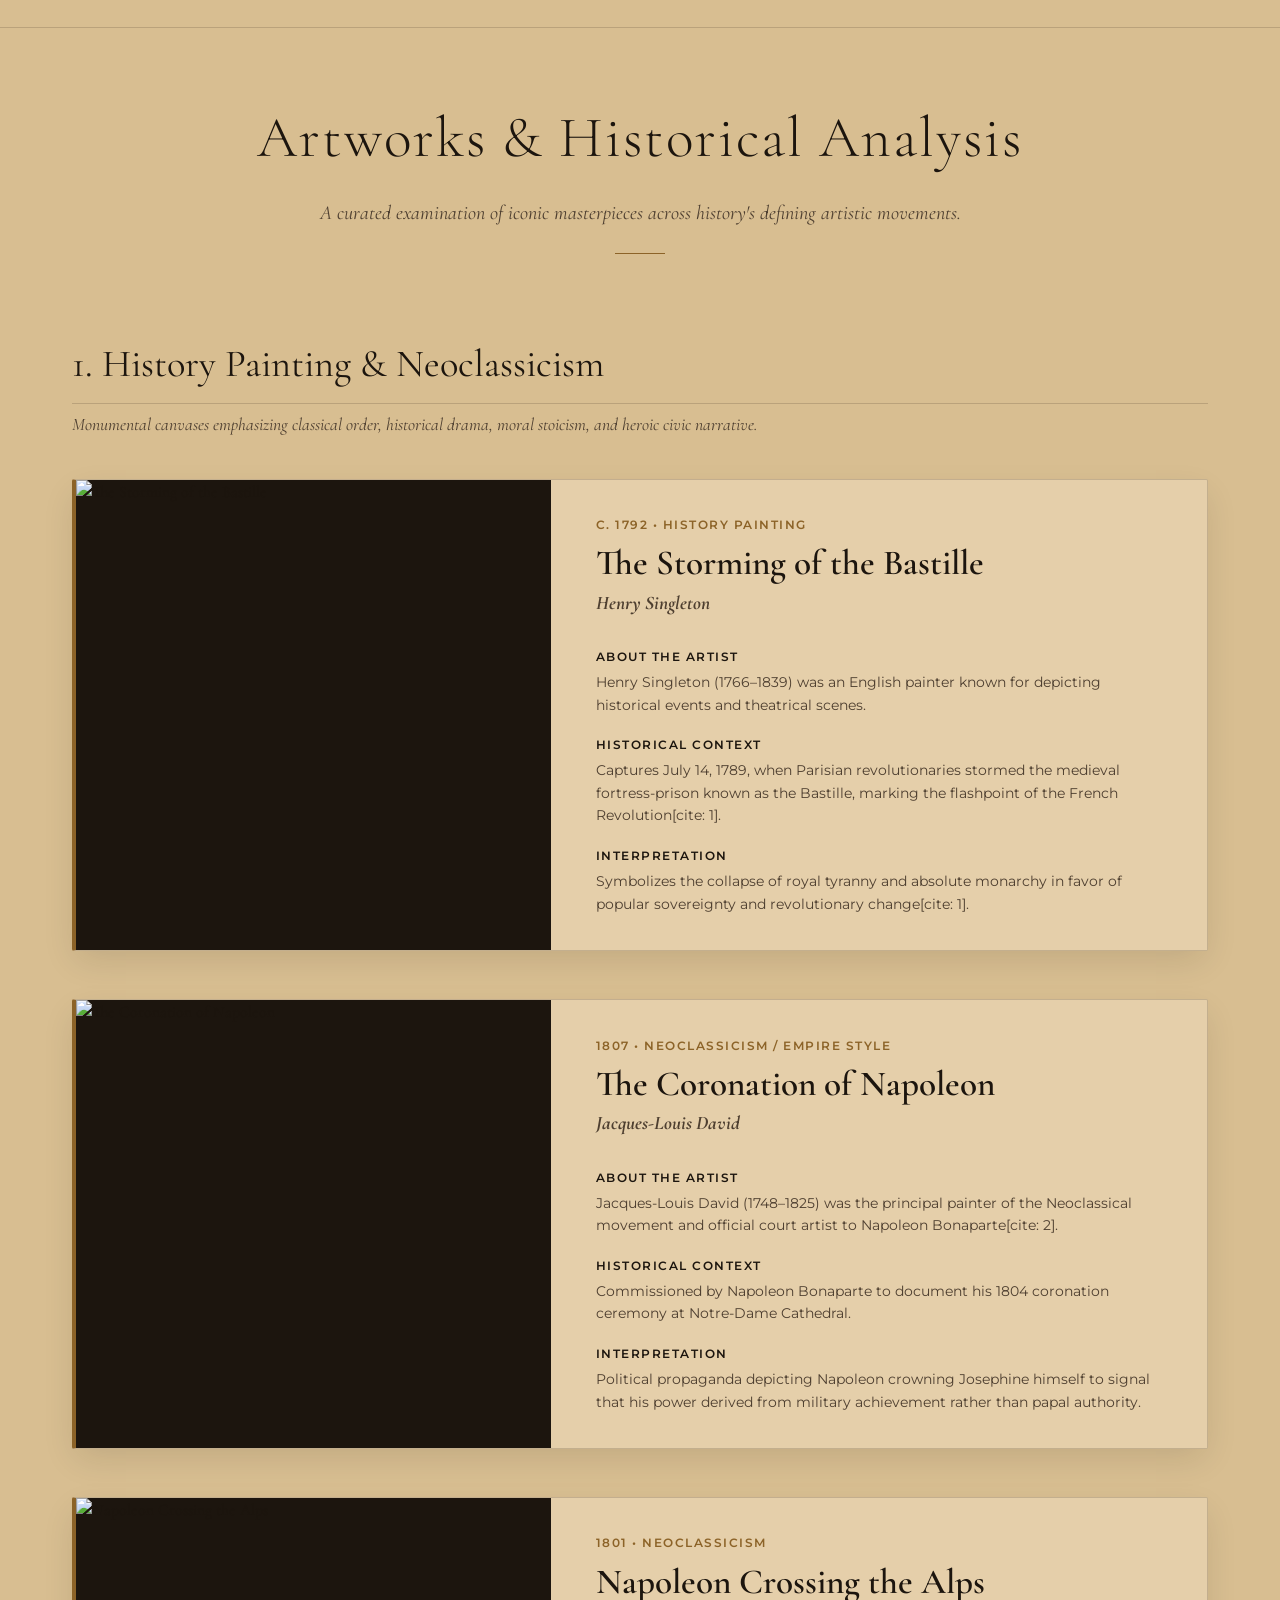
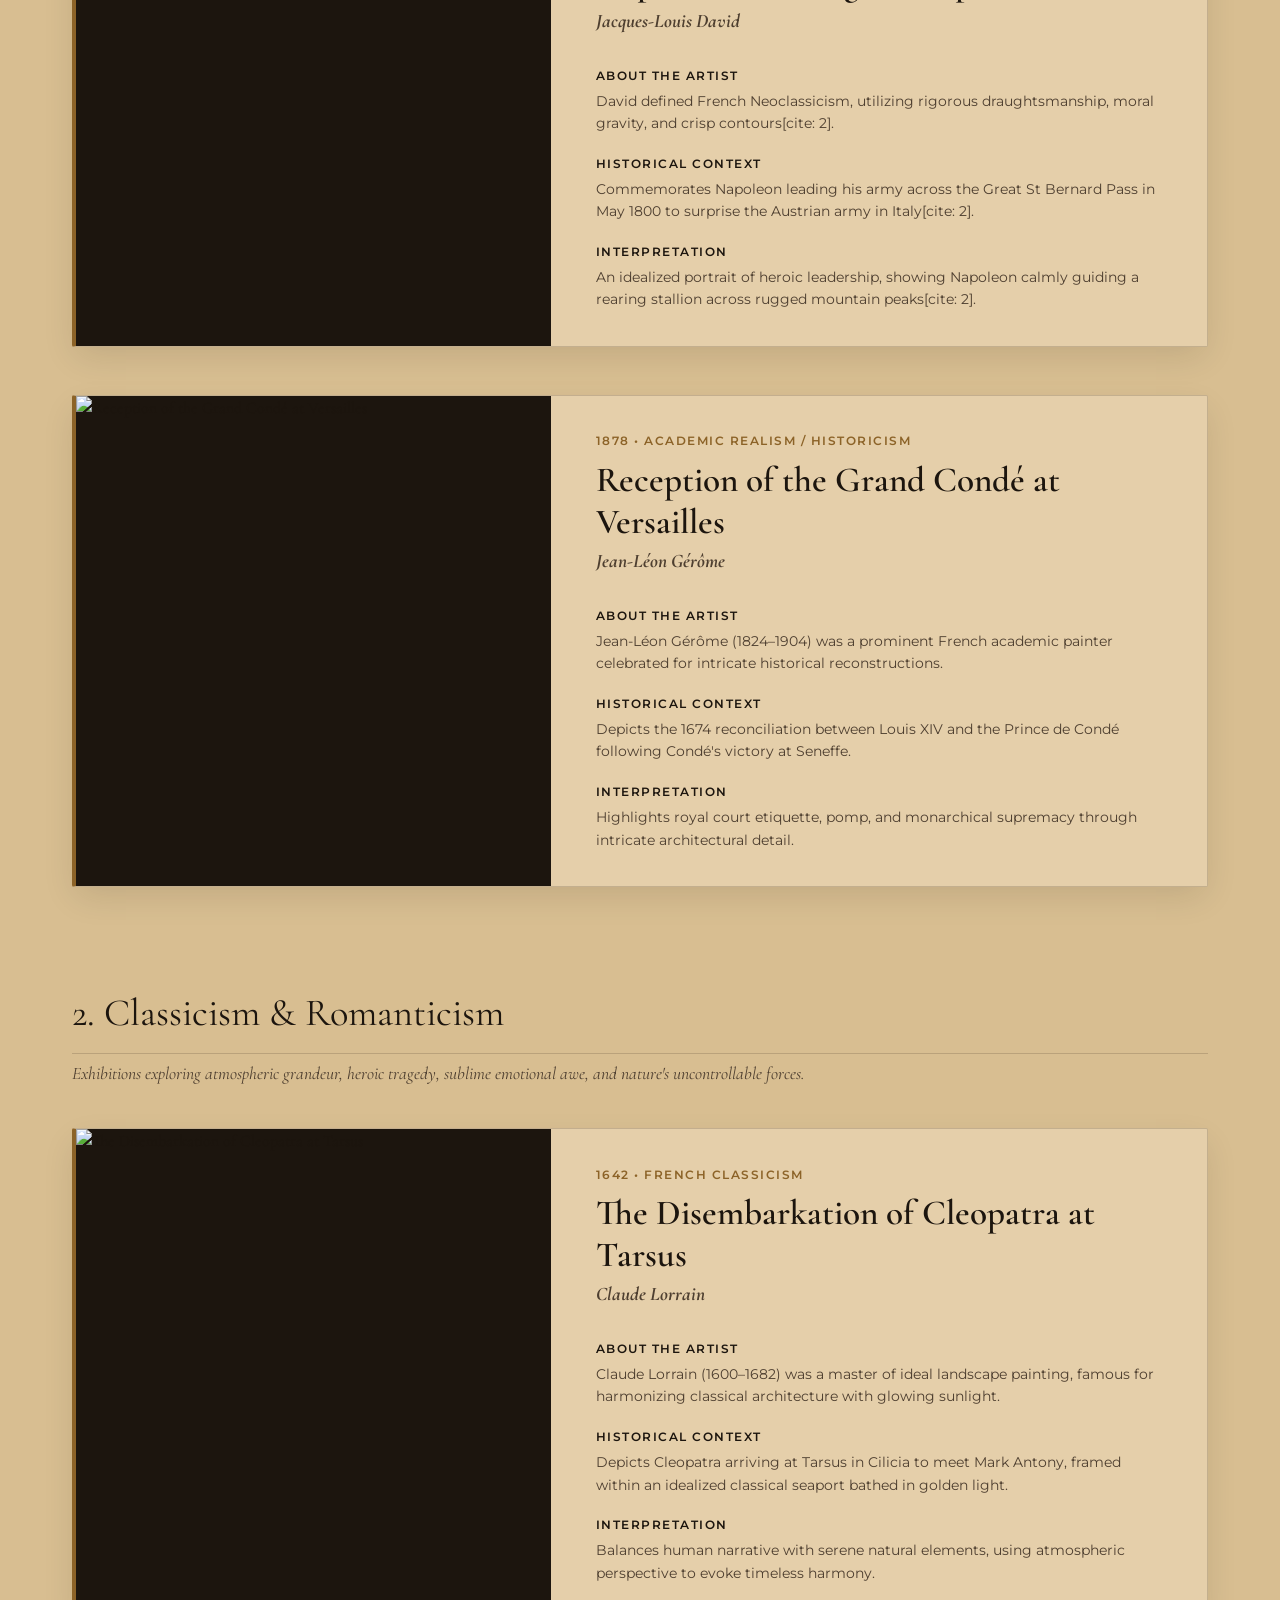
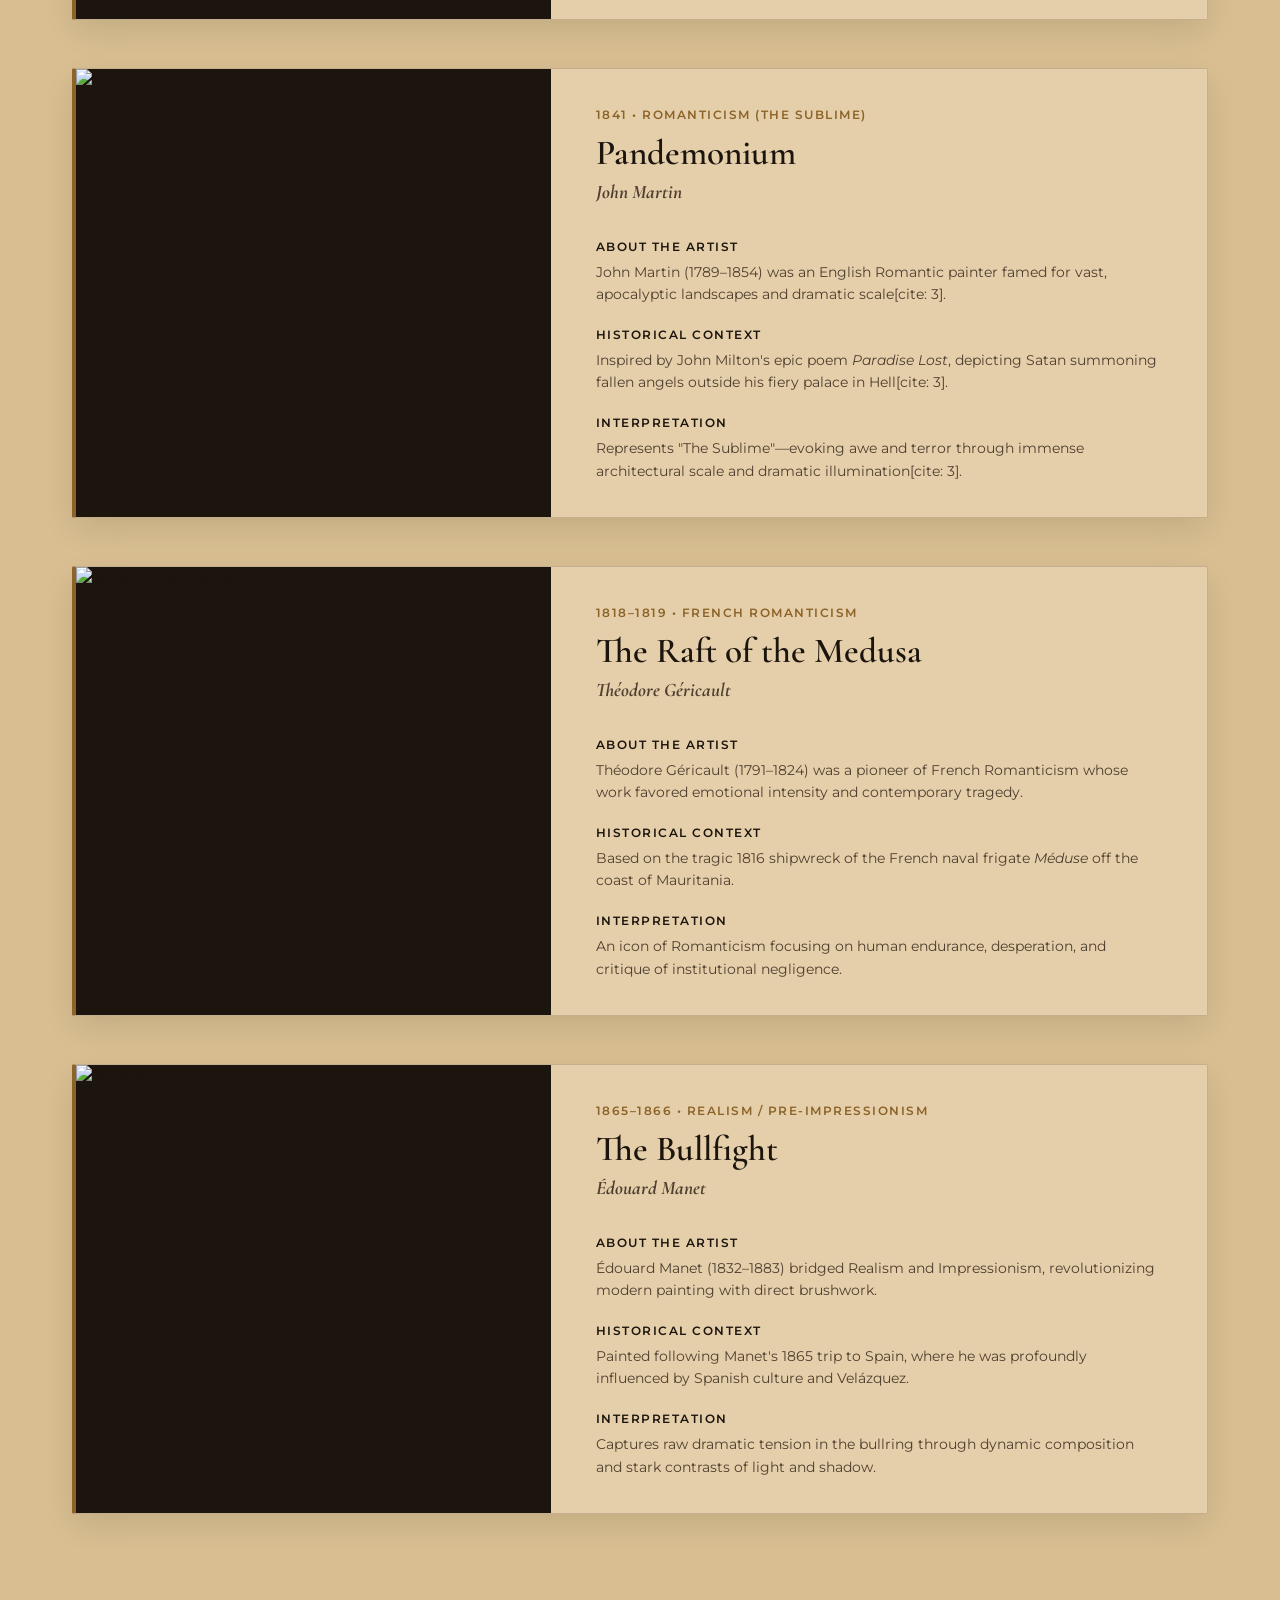
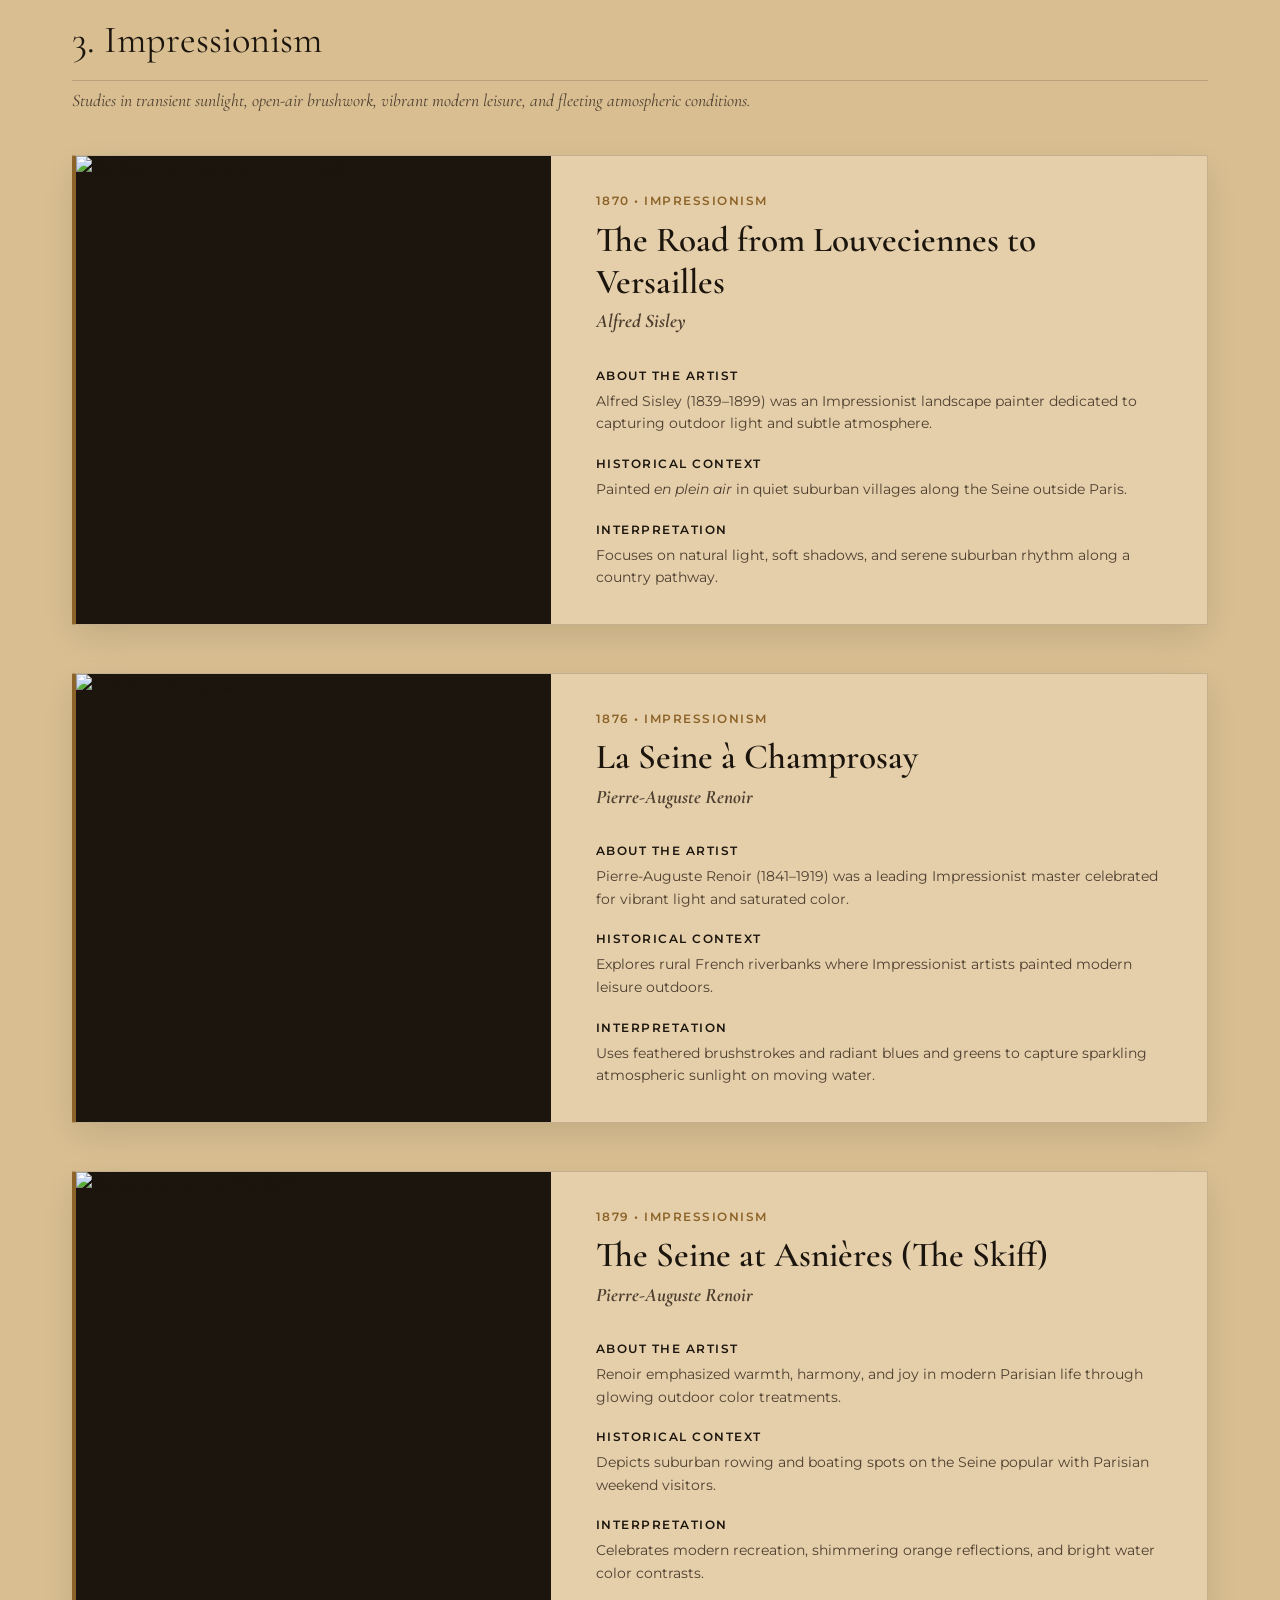
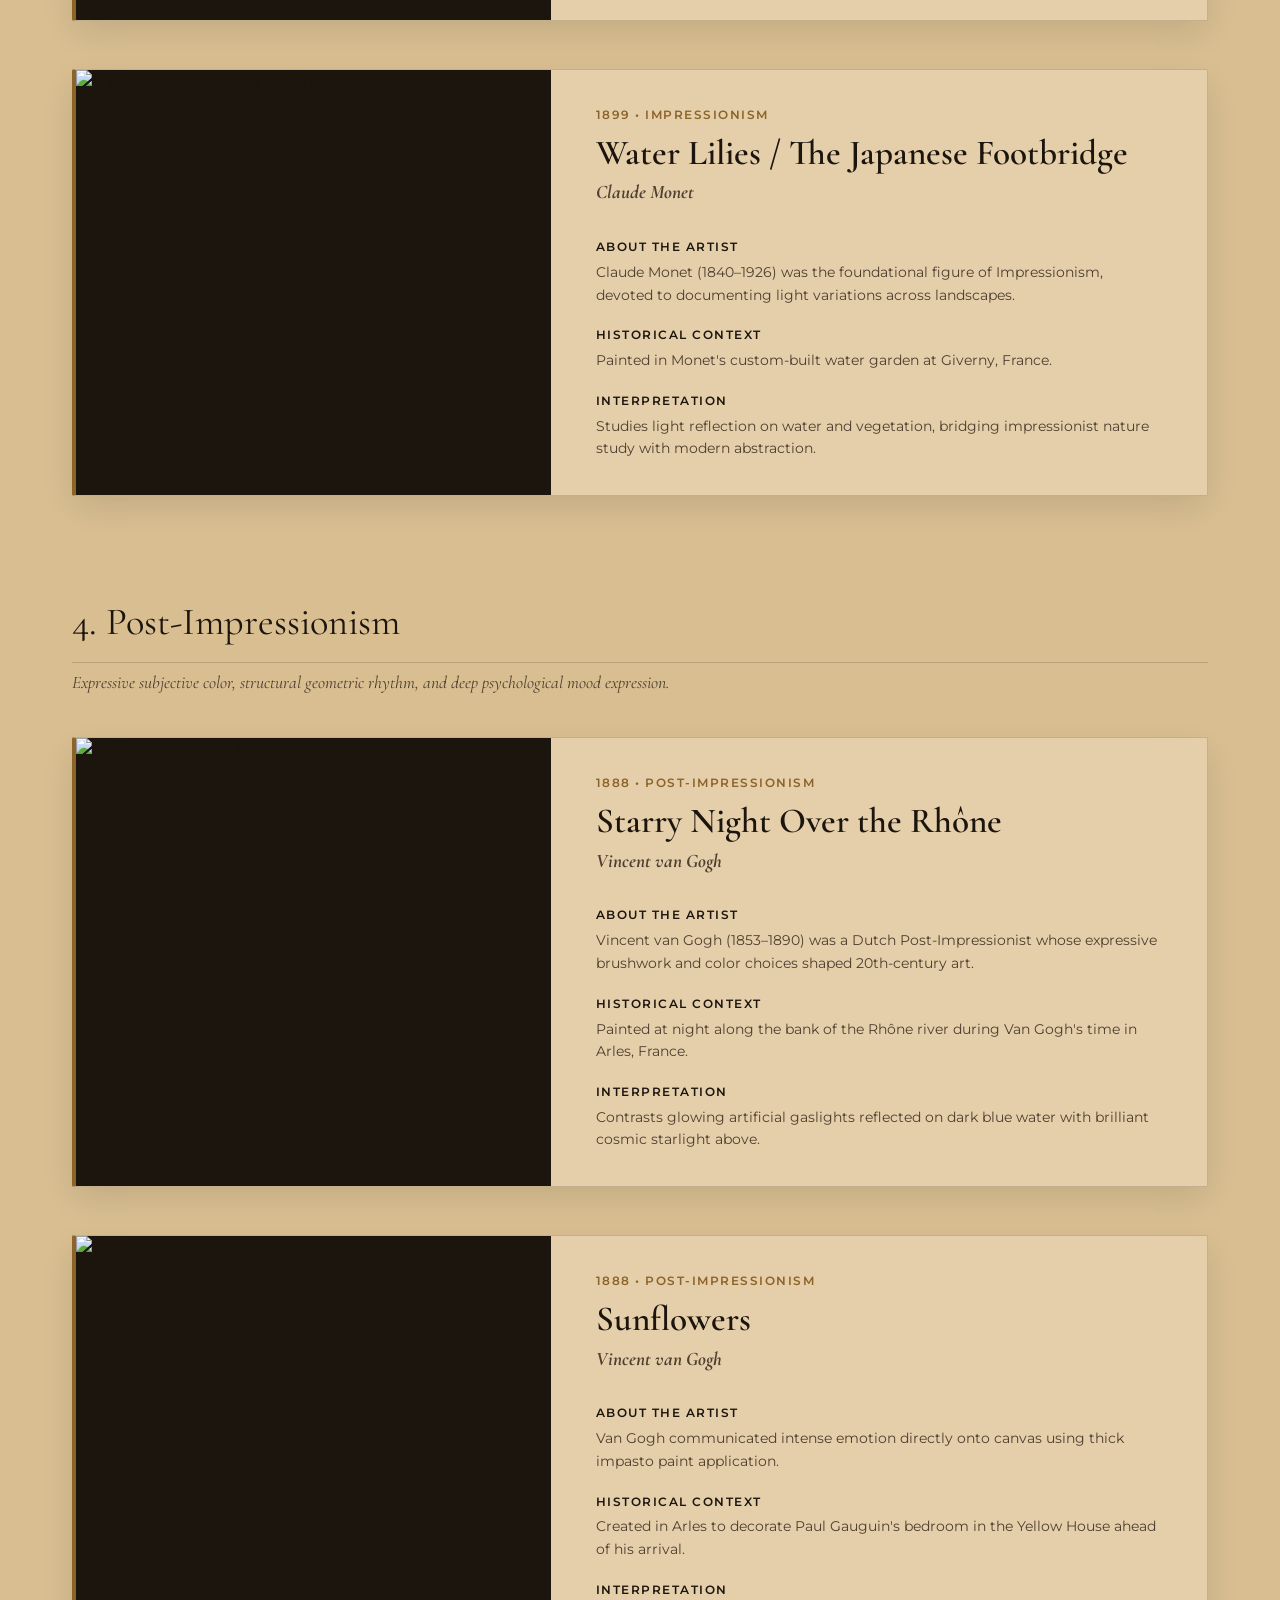
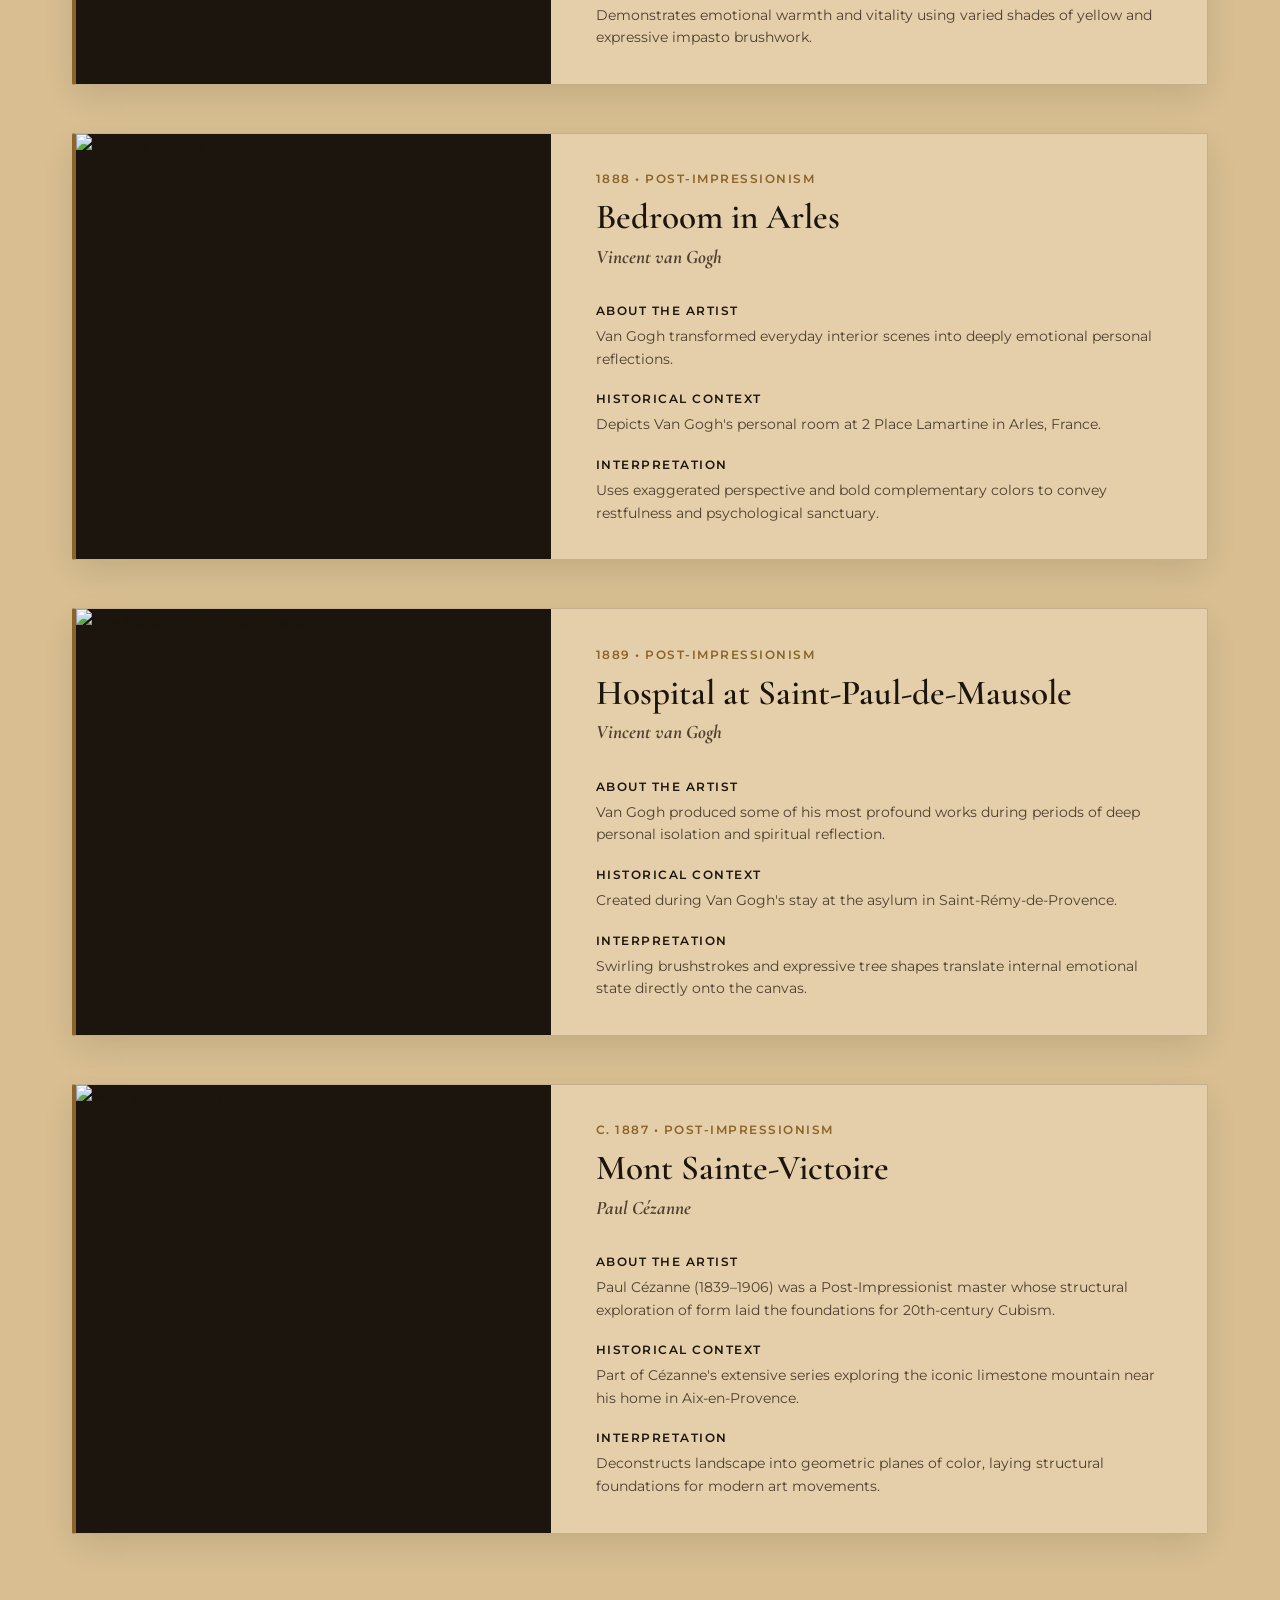
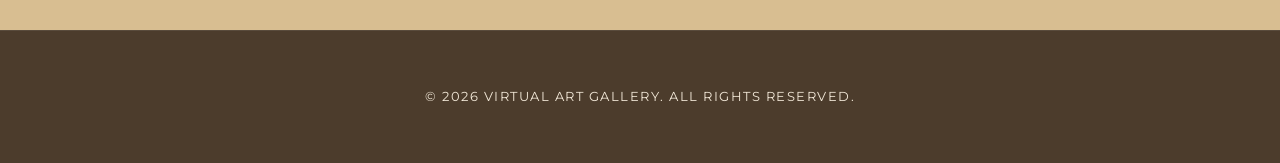
==== commit 9bd862ba: "Update artworks.html" ====
--- a/artworks.html
+++ b/artworks.html
@@ -37,7 +37,7 @@
         <!-- Artwork 1 -->
         <article class="artwork-card">
           <div class="artwork-image-container">
-            <img src="https://github.com/user-attachments/assets/02ce3150-78a2-4449-b86c-a65dffcf5d96" alt="The Storming of the Bastille">
+            <img src="https://user-attachments.githubusercontent.com/assets/02ce3150-78a2-4449-b86c-a65dffcf5d96" alt="The Storming of the Bastille">
           </div>
           <div class="artwork-details">
             <span class="artwork-meta">c. 1792 &bull; History Painting</span>
@@ -64,7 +64,7 @@
         <!-- Artwork 2 -->
         <article class="artwork-card">
           <div class="artwork-image-container">
-            <img src="https://github.com/user-attachments/assets/7dbeb113-d83d-49e9-b416-e353609e6b77" alt="The Coronation of Napoleon">
+            <img src="https://user-attachments.githubusercontent.com/assets/7dbeb113-d83d-49e9-b416-e353609e6b77" alt="The Coronation of Napoleon">
           </div>
           <div class="artwork-details">
             <span class="artwork-meta">1807 &bull; Neoclassicism / Empire Style</span>
@@ -91,7 +91,7 @@
         <!-- Artwork 3 -->
         <article class="artwork-card">
           <div class="artwork-image-container">
-            <img src="https://github.com/user-attachments/assets/00c6fe6f-5cf6-46ac-8290-331fb05932d1" alt="Napoleon Crossing the Alps">
+            <img src="https://user-attachments.githubusercontent.com/assets/00c6fe6f-5cf6-46ac-8290-331fb05932d1" alt="Napoleon Crossing the Alps">
           </div>
           <div class="artwork-details">
             <span class="artwork-meta">1801 &bull; Neoclassicism</span>
@@ -118,7 +118,7 @@
         <!-- Artwork 4 -->
         <article class="artwork-card">
           <div class="artwork-image-container">
-            <img src="https://github.com/user-attachments/assets/60d83566-9cae-45b7-8486-b55ff41b3ce7" alt="Reception of the Grand Condé at Versailles">
+            <img src="https://user-attachments.githubusercontent.com/assets/60d83566-9cae-45b7-8486-b55ff41b3ce7" alt="Reception of the Grand Condé at Versailles">
           </div>
           <div class="artwork-details">
             <span class="artwork-meta">1878 &bull; Academic Realism / Historicism</span>
@@ -155,7 +155,7 @@
         <!-- Artwork 5 -->
         <article class="artwork-card">
           <div class="artwork-image-container">
-            <img src="https://github.com/user-attachments/assets/f790eff6-b848-459b-857a-d13b93221f1e" alt="The Disembarkation of Cleopatra at Tarsus">
+            <img src="https://user-attachments.githubusercontent.com/assets/f790eff6-b848-459b-857a-d13b93221f1e" alt="The Disembarkation of Cleopatra at Tarsus">
           </div>
           <div class="artwork-details">
             <span class="artwork-meta">1642 &bull; French Classicism</span>
@@ -182,7 +182,7 @@
         <!-- Artwork 6 -->
         <article class="artwork-card">
           <div class="artwork-image-container">
-            <img src="https://github.com/user-attachments/assets/de924333-7905-4020-8f03-a3478fc4326e" alt="Pandemonium">
+            <img src="https://user-attachments.githubusercontent.com/assets/de924333-7905-4020-8f03-a3478fc4326e" alt="Pandemonium">
           </div>
           <div class="artwork-details">
             <span class="artwork-meta">1841 &bull; Romanticism (The Sublime)</span>
@@ -201,4 +201,335 @@
             
             <div class="analysis-block">
               <h5>Interpretation</h5>
-              <p>Represents "The Sublime"—evoking awe and terror through immense architectural scale and dramatic illumination
+              <p>Represents "The Sublime"—evoking awe and terror through immense architectural scale and dramatic illumination[cite: 3].</p>
+            </div>
+          </div>
+        </article>
+
+        <!-- Artwork 7 -->
+        <article class="artwork-card">
+          <div class="artwork-image-container">
+            <img src="https://user-attachments.githubusercontent.com/assets/9784de2f-b2bc-4d4d-a479-4ebd48553523" alt="The Raft of the Medusa">
+          </div>
+          <div class="artwork-details">
+            <span class="artwork-meta">1818–1819 &bull; French Romanticism</span>
+            <h3 class="artwork-title">The Raft of the Medusa</h3>
+            <h4 class="artwork-artist">Théodore Géricault</h4>
+            
+            <div class="analysis-block">
+              <h5>About the Artist</h5>
+              <p>Théodore Géricault (1791–1824) was a pioneer of French Romanticism whose work favored emotional intensity and contemporary tragedy.</p>
+            </div>
+
+            <div class="analysis-block">
+              <h5>Historical Context</h5>
+              <p>Based on the tragic 1816 shipwreck of the French naval frigate <em>Méduse</em> off the coast of Mauritania.</p>
+            </div>
+            
+            <div class="analysis-block">
+              <h5>Interpretation</h5>
+              <p>An icon of Romanticism focusing on human endurance, desperation, and critique of institutional negligence.</p>
+            </div>
+          </div>
+        </article>
+
+        <!-- Artwork 8 -->
+        <article class="artwork-card">
+          <div class="artwork-image-container">
+            <img src="https://user-attachments.githubusercontent.com/assets/560329ba-a61f-4ecd-a1fc-121ff4e68ff9" alt="The Bullfight">
+          </div>
+          <div class="artwork-details">
+            <span class="artwork-meta">1865–1866 &bull; Realism / Pre-Impressionism</span>
+            <h3 class="artwork-title">The Bullfight</h3>
+            <h4 class="artwork-artist">Édouard Manet</h4>
+            
+            <div class="analysis-block">
+              <h5>About the Artist</h5>
+              <p>Édouard Manet (1832–1883) bridged Realism and Impressionism, revolutionizing modern painting with direct brushwork.</p>
+            </div>
+
+            <div class="analysis-block">
+              <h5>Historical Context</h5>
+              <p>Painted following Manet's 1865 trip to Spain, where he was profoundly influenced by Spanish culture and Velázquez.</p>
+            </div>
+            
+            <div class="analysis-block">
+              <h5>Interpretation</h5>
+              <p>Captures raw dramatic tension in the bullring through dynamic composition and stark contrasts of light and shadow.</p>
+            </div>
+          </div>
+        </article>
+      </div>
+    </section>
+
+    <!-- SECTION 3: IMPRESSIONISM -->
+    <section id="impressionism" class="movement-section">
+      <div class="movement-header">
+        <h2 class="movement-title">3. Impressionism</h2>
+        <p class="movement-desc">Studies in transient sunlight, open-air brushwork, vibrant modern leisure, and fleeting atmospheric conditions.</p>
+      </div>
+
+      <div class="artwork-grid">
+        <!-- Artwork 9 -->
+        <article class="artwork-card">
+          <div class="artwork-image-container">
+            <img src="https://user-attachments.githubusercontent.com/assets/40c099a9-804f-42c1-a819-a4581f4240b6" alt="The Road from Louveciennes to Versailles">
+          </div>
+          <div class="artwork-details">
+            <span class="artwork-meta">1870 &bull; Impressionism</span>
+            <h3 class="artwork-title">The Road from Louveciennes to Versailles</h3>
+            <h4 class="artwork-artist">Alfred Sisley</h4>
+            
+            <div class="analysis-block">
+              <h5>About the Artist</h5>
+              <p>Alfred Sisley (1839–1899) was an Impressionist landscape painter dedicated to capturing outdoor light and subtle atmosphere.</p>
+            </div>
+
+            <div class="analysis-block">
+              <h5>Historical Context</h5>
+              <p>Painted <em>en plein air</em> in quiet suburban villages along the Seine outside Paris.</p>
+            </div>
+            
+            <div class="analysis-block">
+              <h5>Interpretation</h5>
+              <p>Focuses on natural light, soft shadows, and serene suburban rhythm along a country pathway.</p>
+            </div>
+          </div>
+        </article>
+
+        <!-- Artwork 10 -->
+        <article class="artwork-card">
+          <div class="artwork-image-container">
+            <img src="https://user-attachments.githubusercontent.com/assets/1e3ba9a8-c58a-434e-8fa3-cee0627cf7a5" alt="La Seine à Champrosay">
+          </div>
+          <div class="artwork-details">
+            <span class="artwork-meta">1876 &bull; Impressionism</span>
+            <h3 class="artwork-title">La Seine à Champrosay</h3>
+            <h4 class="artwork-artist">Pierre-Auguste Renoir</h4>
+            
+            <div class="analysis-block">
+              <h5>About the Artist</h5>
+              <p>Pierre-Auguste Renoir (1841–1919) was a leading Impressionist master celebrated for vibrant light and saturated color.</p>
+            </div>
+
+            <div class="analysis-block">
+              <h5>Historical Context</h5>
+              <p>Explores rural French riverbanks where Impressionist artists painted modern leisure outdoors.</p>
+            </div>
+            
+            <div class="analysis-block">
+              <h5>Interpretation</h5>
+              <p>Uses feathered brushstrokes and radiant blues and greens to capture sparkling atmospheric sunlight on moving water.</p>
+            </div>
+          </div>
+        </article>
+
+        <!-- Artwork 11 -->
+        <article class="artwork-card">
+          <div class="artwork-image-container">
+            <img src="https://user-attachments.githubusercontent.com/assets/07a15032-3d0f-41b4-ac38-21be515e4630" alt="The Seine at Asnières (The Skiff)">
+          </div>
+          <div class="artwork-details">
+            <span class="artwork-meta">1879 &bull; Impressionism</span>
+            <h3 class="artwork-title">The Seine at Asnières (The Skiff)</h3>
+            <h4 class="artwork-artist">Pierre-Auguste Renoir</h4>
+            
+            <div class="analysis-block">
+              <h5>About the Artist</h5>
+              <p>Renoir emphasized warmth, harmony, and joy in modern Parisian life through glowing outdoor color treatments.</p>
+            </div>
+
+            <div class="analysis-block">
+              <h5>Historical Context</h5>
+              <p>Depicts suburban rowing and boating spots on the Seine popular with Parisian weekend visitors.</p>
+            </div>
+            
+            <div class="analysis-block">
+              <h5>Interpretation</h5>
+              <p>Celebrates modern recreation, shimmering orange reflections, and bright water color contrasts.</p>
+            </div>
+          </div>
+        </article>
+
+        <!-- Artwork 12 -->
+        <article class="artwork-card">
+          <div class="artwork-image-container">
+            <img src="https://user-attachments.githubusercontent.com/assets/9f3f4154-5f68-4e6f-96cc-c86732f66e88" alt="Water Lilies / The Japanese Footbridge">
+          </div>
+          <div class="artwork-details">
+            <span class="artwork-meta">1899 &bull; Impressionism</span>
+            <h3 class="artwork-title">Water Lilies / The Japanese Footbridge</h3>
+            <h4 class="artwork-artist">Claude Monet</h4>
+            
+            <div class="analysis-block">
+              <h5>About the Artist</h5>
+              <p>Claude Monet (1840–1926) was the foundational figure of Impressionism, devoted to documenting light variations across landscapes.</p>
+            </div>
+
+            <div class="analysis-block">
+              <h5>Historical Context</h5>
+              <p>Painted in Monet's custom-built water garden at Giverny, France.</p>
+            </div>
+            
+            <div class="analysis-block">
+              <h5>Interpretation</h5>
+              <p>Studies light reflection on water and vegetation, bridging impressionist nature study with modern abstraction.</p>
+            </div>
+          </div>
+        </article>
+      </div>
+    </section>
+
+    <!-- SECTION 4: POST-IMPRESSIONISM -->
+    <section id="post-impressionism" class="movement-section">
+      <div class="movement-header">
+        <h2 class="movement-title">4. Post-Impressionism</h2>
+        <p class="movement-desc">Expressive subjective color, structural geometric rhythm, and deep psychological mood expression.</p>
+      </div>
+
+      <div class="artwork-grid">
+        <!-- Artwork 13 -->
+        <article class="artwork-card">
+          <div class="artwork-image-container">
+            <img src="https://user-attachments.githubusercontent.com/assets/257ee999-1aef-477d-b805-9e8990c59c8a" alt="Starry Night Over the Rhône">
+          </div>
+          <div class="artwork-details">
+            <span class="artwork-meta">1888 &bull; Post-Impressionism</span>
+            <h3 class="artwork-title">Starry Night Over the Rhône</h3>
+            <h4 class="artwork-artist">Vincent van Gogh</h4>
+            
+            <div class="analysis-block">
+              <h5>About the Artist</h5>
+              <p>Vincent van Gogh (1853–1890) was a Dutch Post-Impressionist whose expressive brushwork and color choices shaped 20th-century art.</p>
+            </div>
+
+            <div class="analysis-block">
+              <h5>Historical Context</h5>
+              <p>Painted at night along the bank of the Rhône river during Van Gogh's time in Arles, France.</p>
+            </div>
+            
+            <div class="analysis-block">
+              <h5>Interpretation</h5>
+              <p>Contrasts glowing artificial gaslights reflected on dark blue water with brilliant cosmic starlight above.</p>
+            </div>
+          </div>
+        </article>
+
+        <!-- Artwork 14 -->
+        <article class="artwork-card">
+          <div class="artwork-image-container">
+            <img src="https://user-attachments.githubusercontent.com/assets/3969e3c8-15bc-488b-8b57-0be83df7f946" alt="Sunflowers">
+          </div>
+          <div class="artwork-details">
+            <span class="artwork-meta">1888 &bull; Post-Impressionism</span>
+            <h3 class="artwork-title">Sunflowers</h3>
+            <h4 class="artwork-artist">Vincent van Gogh</h4>
+            
+            <div class="analysis-block">
+              <h5>About the Artist</h5>
+              <p>Van Gogh communicated intense emotion directly onto canvas using thick impasto paint application.</p>
+            </div>
+
+            <div class="analysis-block">
+              <h5>Historical Context</h5>
+              <p>Created in Arles to decorate Paul Gauguin's bedroom in the Yellow House ahead of his arrival.</p>
+            </div>
+            
+            <div class="analysis-block">
+              <h5>Interpretation</h5>
+              <p>Demonstrates emotional warmth and vitality using varied shades of yellow and expressive impasto brushwork.</p>
+            </div>
+          </div>
+        </article>
+
+        <!-- Artwork 15 -->
+        <article class="artwork-card">
+          <div class="artwork-image-container">
+            <img src="https://user-attachments.githubusercontent.com/assets/91ca1206-fe51-4545-8d4d-ee056f179c8c" alt="Bedroom in Arles">
+          </div>
+          <div class="artwork-details">
+            <span class="artwork-meta">1888 &bull; Post-Impressionism</span>
+            <h3 class="artwork-title">Bedroom in Arles</h3>
+            <h4 class="artwork-artist">Vincent van Gogh</h4>
+            
+            <div class="analysis-block">
+              <h5>About the Artist</h5>
+              <p>Van Gogh transformed everyday interior scenes into deeply emotional personal reflections.</p>
+            </div>
+
+            <div class="analysis-block">
+              <h5>Historical Context</h5>
+              <p>Depicts Van Gogh's personal room at 2 Place Lamartine in Arles, France.</p>
+            </div>
+            
+            <div class="analysis-block">
+              <h5>Interpretation</h5>
+              <p>Uses exaggerated perspective and bold complementary colors to convey restfulness and psychological sanctuary.</p>
+            </div>
+          </div>
+        </article>
+
+        <!-- Artwork 16 -->
+        <article class="artwork-card">
+          <div class="artwork-image-container">
+            <img src="https://user-attachments.githubusercontent.com/assets/ee8c468e-ac8d-4cca-9ed3-e131c7e56180" alt="Hospital at Saint-Paul-de-Mausole">
+          </div>
+          <div class="artwork-details">
+            <span class="artwork-meta">1889 &bull; Post-Impressionism</span>
+            <h3 class="artwork-title">Hospital at Saint-Paul-de-Mausole</h3>
+            <h4 class="artwork-artist">Vincent van Gogh</h4>
+            
+            <div class="analysis-block">
+              <h5>About the Artist</h5>
+              <p>Van Gogh produced some of his most profound works during periods of deep personal isolation and spiritual reflection.</p>
+            </div>
+
+            <div class="analysis-block">
+              <h5>Historical Context</h5>
+              <p>Created during Van Gogh's stay at the asylum in Saint-Rémy-de-Provence.</p>
+            </div>
+            
+            <div class="analysis-block">
+              <h5>Interpretation</h5>
+              <p>Swirling brushstrokes and expressive tree shapes translate internal emotional state directly onto the canvas.</p>
+            </div>
+          </div>
+        </article>
+
+        <!-- Artwork 17 -->
+        <article class="artwork-card">
+          <div class="artwork-image-container">
+            <img src="https://user-attachments.githubusercontent.com/assets/fdddd5bf-ccc0-4726-be3e-5941832d8eb9" alt="Mont Sainte-Victoire">
+          </div>
+          <div class="artwork-details">
+            <span class="artwork-meta">c. 1887 &bull; Post-Impressionism</span>
+            <h3 class="artwork-title">Mont Sainte-Victoire</h3>
+            <h4 class="artwork-artist">Paul Cézanne</h4>
+            
+            <div class="analysis-block">
+              <h5>About the Artist</h5>
+              <p>Paul Cézanne (1839–1906) was a Post-Impressionist master whose structural exploration of form laid the foundations for 20th-century Cubism.</p>
+            </div>
+
+            <div class="analysis-block">
+              <h5>Historical Context</h5>
+              <p>Part of Cézanne's extensive series exploring the iconic limestone mountain near his home in Aix-en-Provence.</p>
+            </div>
+            
+            <div class="analysis-block">
+              <h5>Interpretation</h5>
+              <p>Deconstructs landscape into geometric planes of color, laying structural foundations for modern art movements.</p>
+            </div>
+          </div>
+        </article>
+      </div>
+    </section>
+
+  </main>
+
+  <footer>
+    <p>&copy; 2026 Virtual Art Gallery. All rights reserved.</p>
+  </footer>
+
+</body>
+</html>
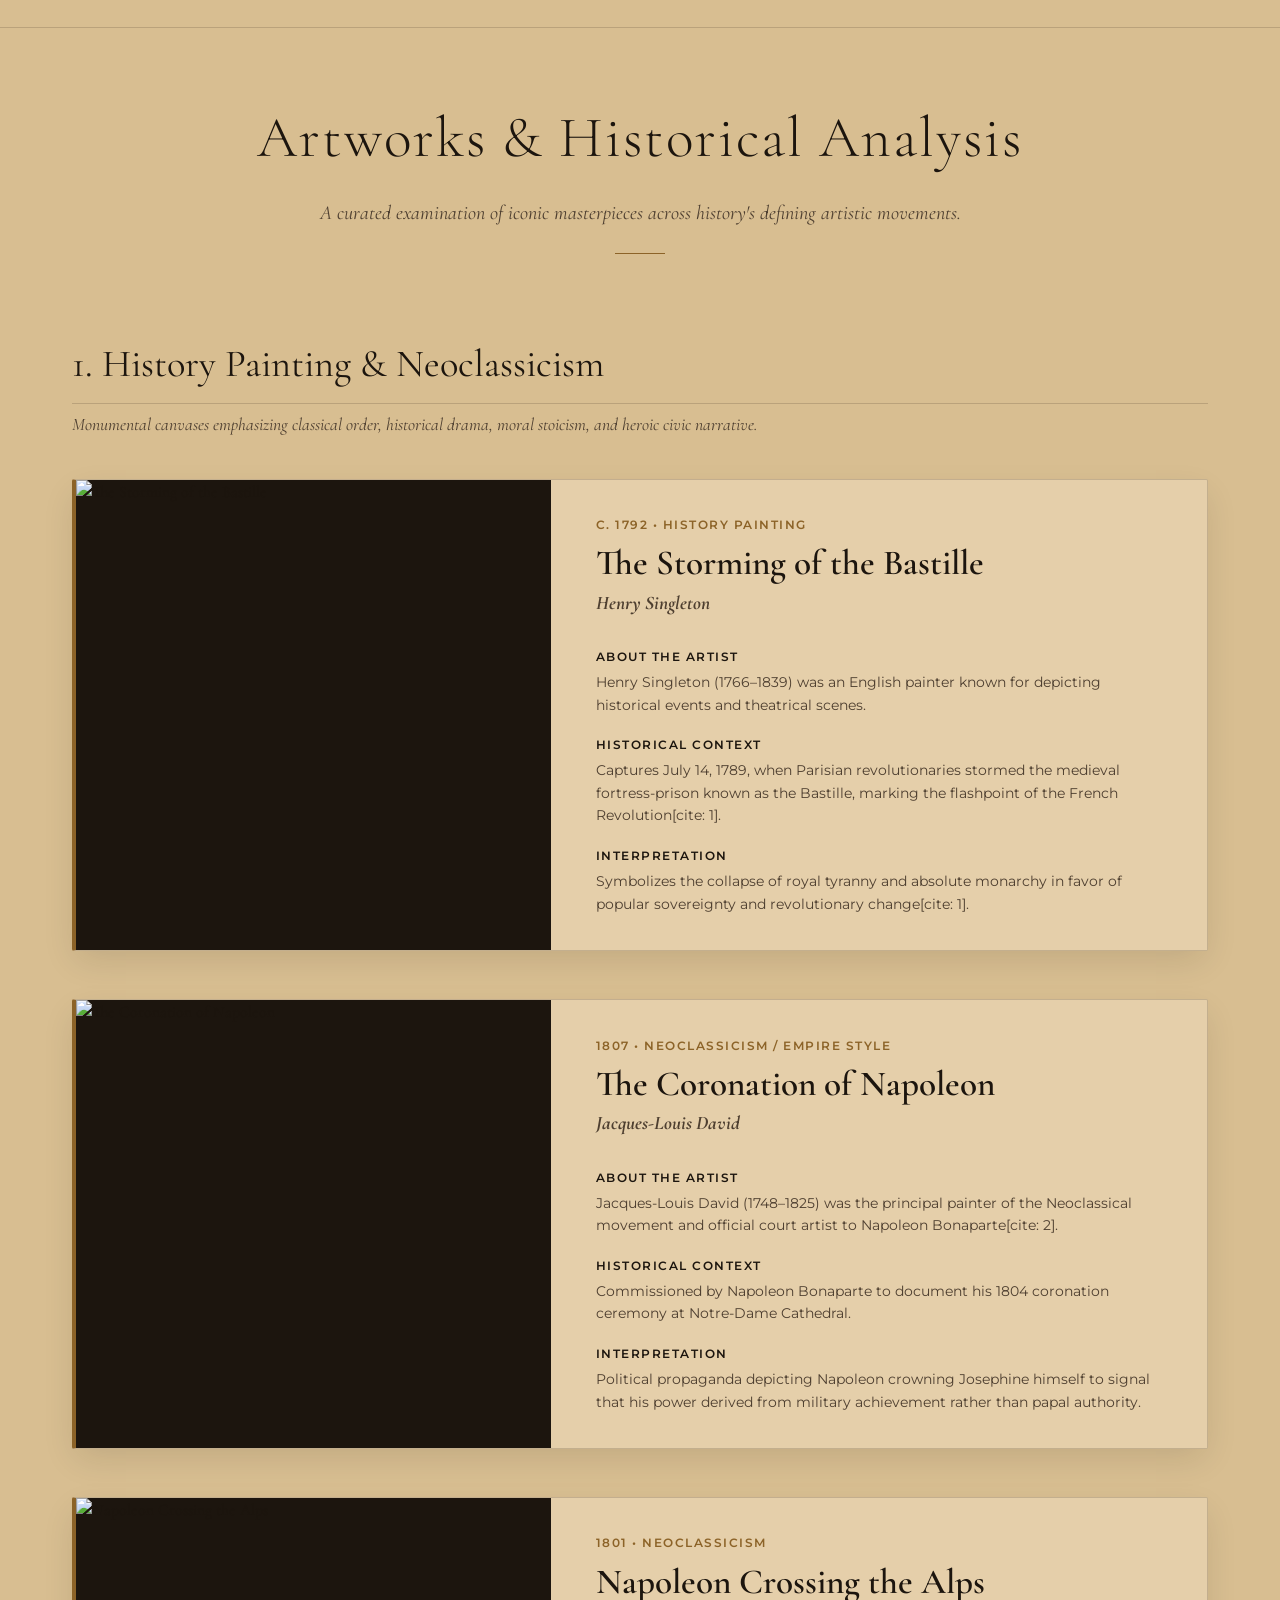
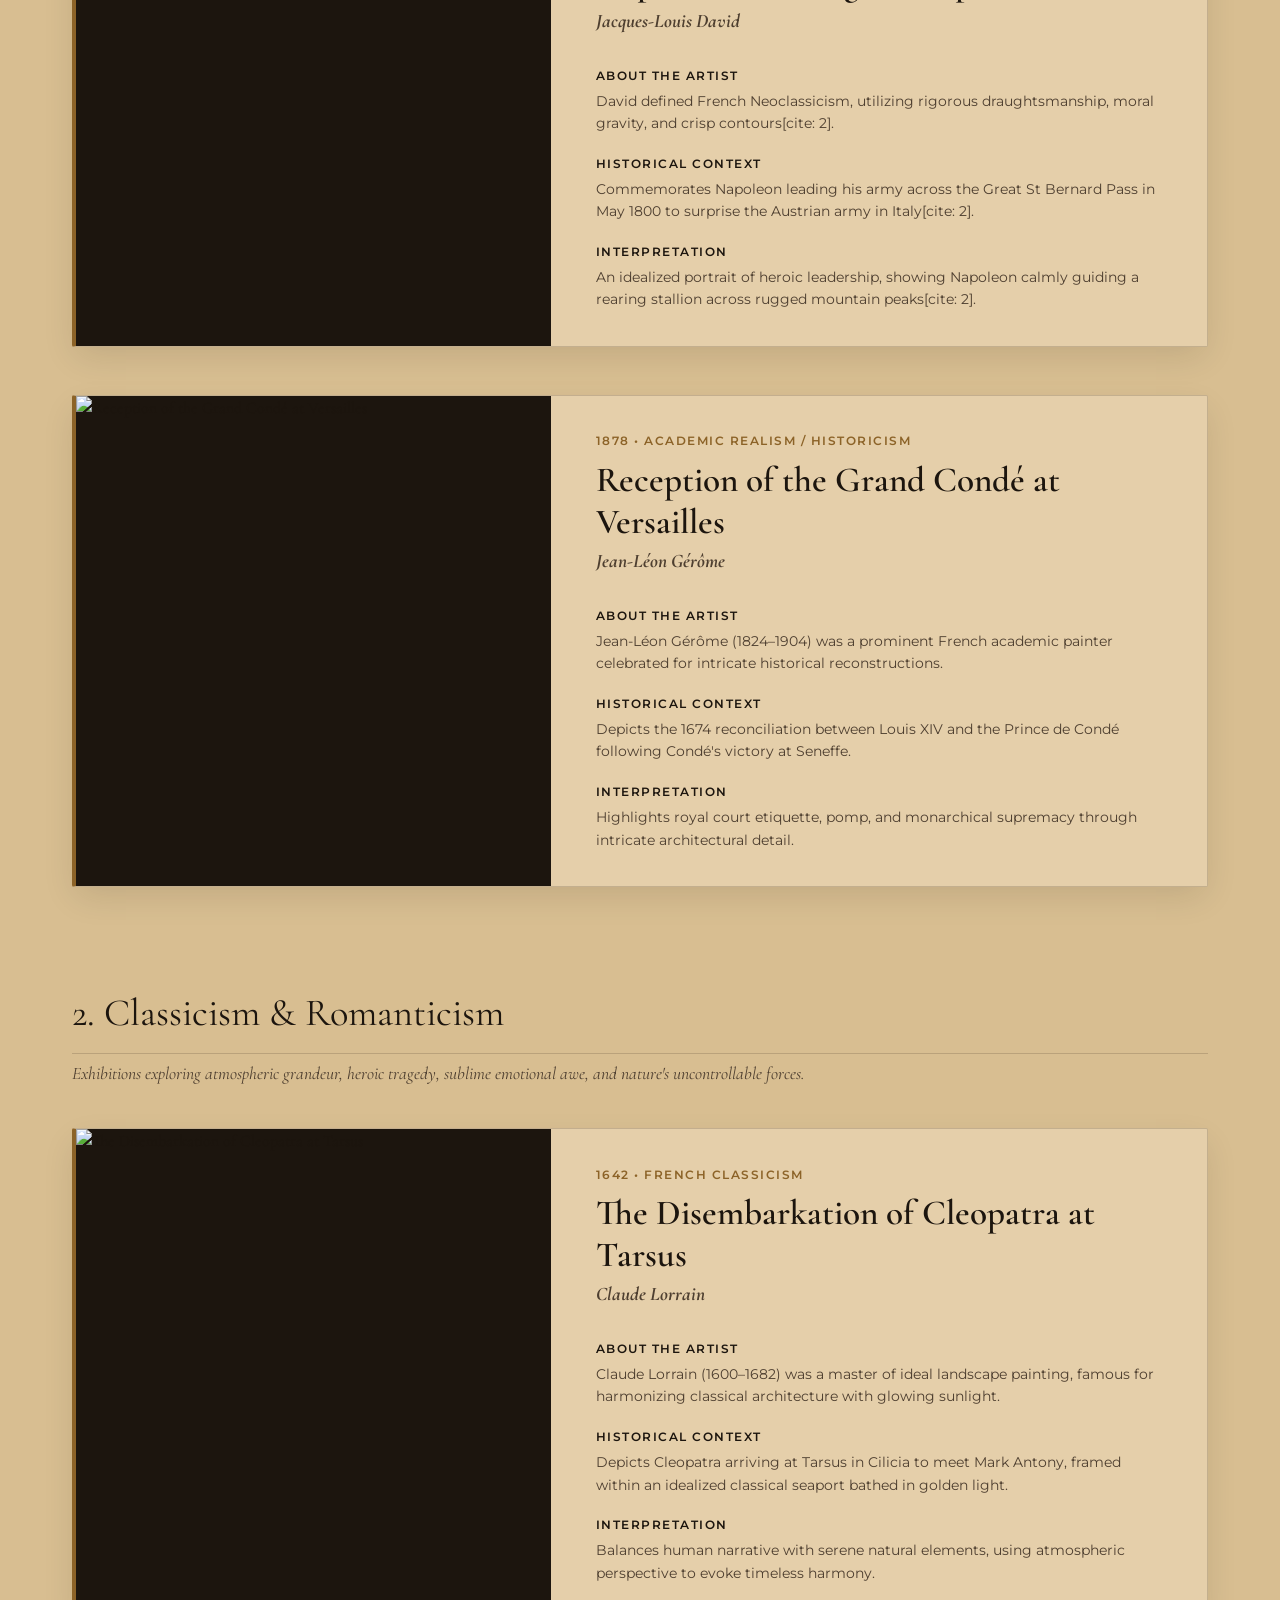
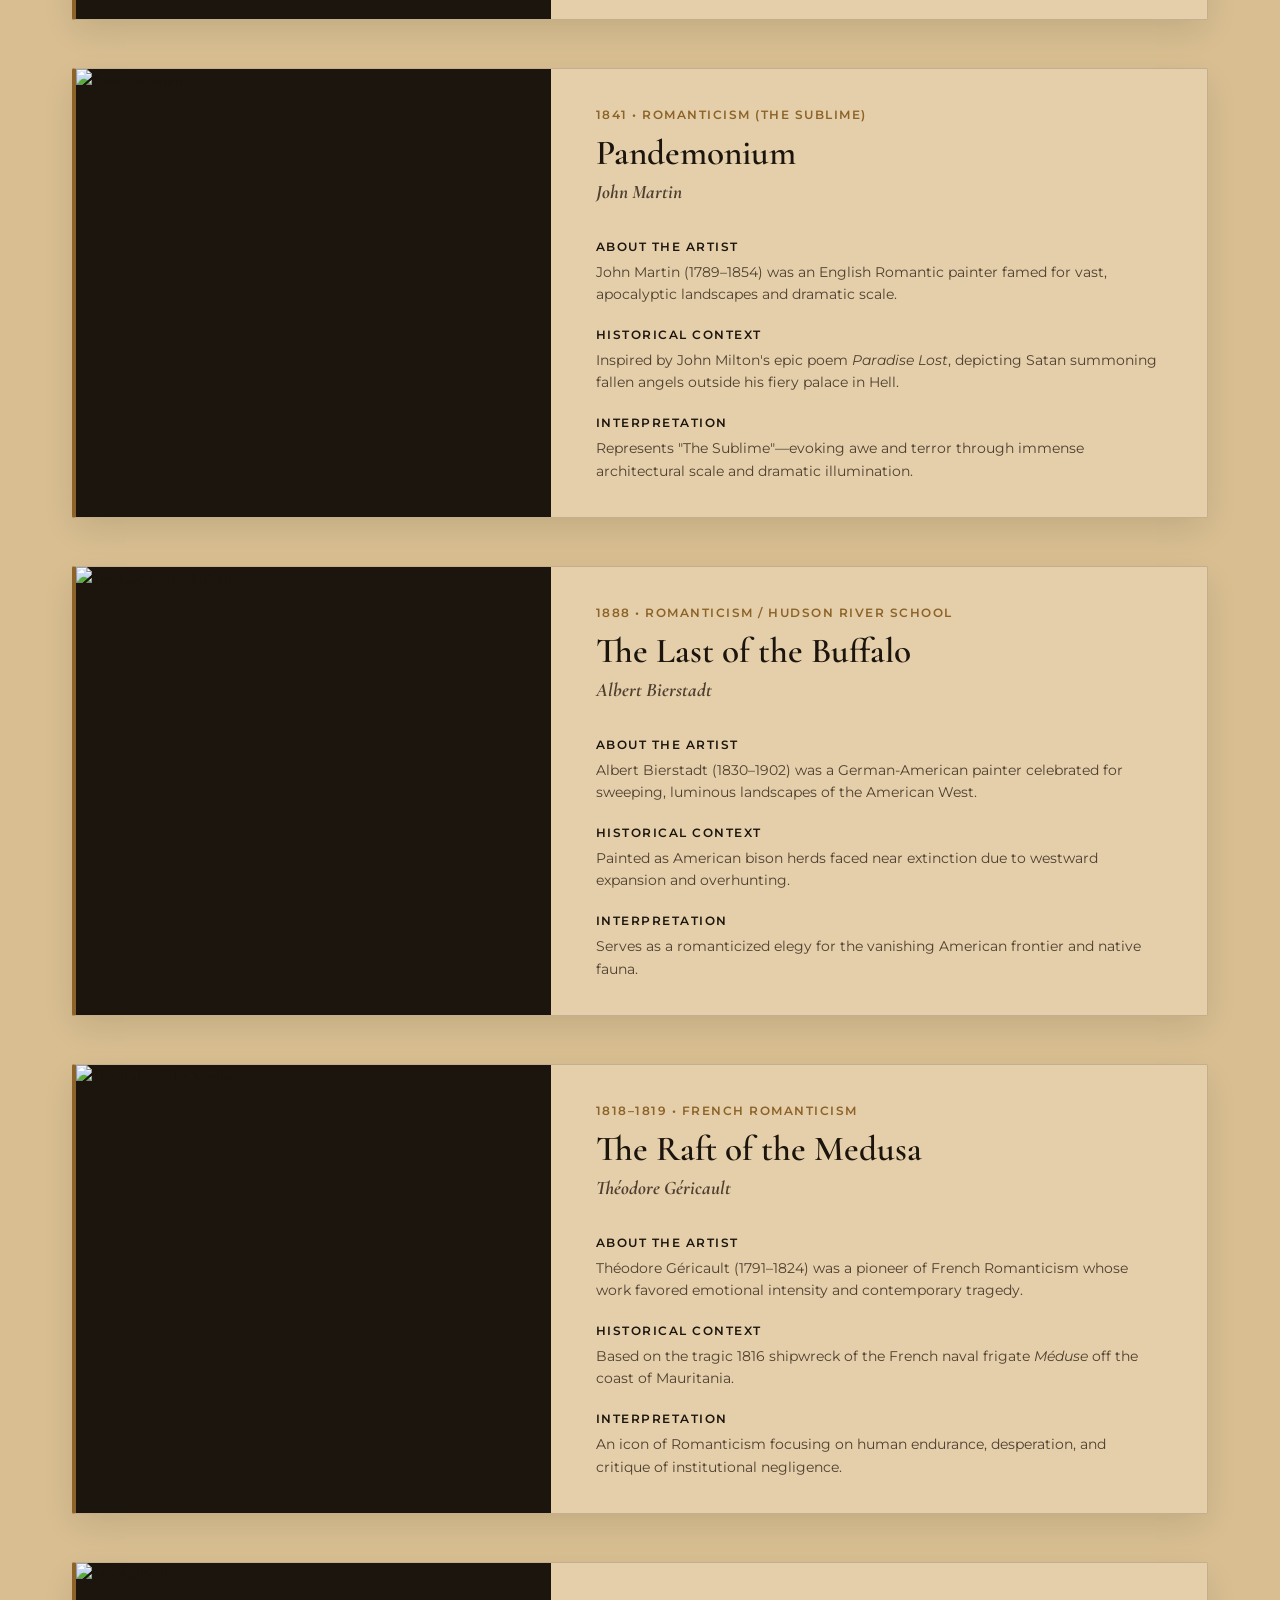
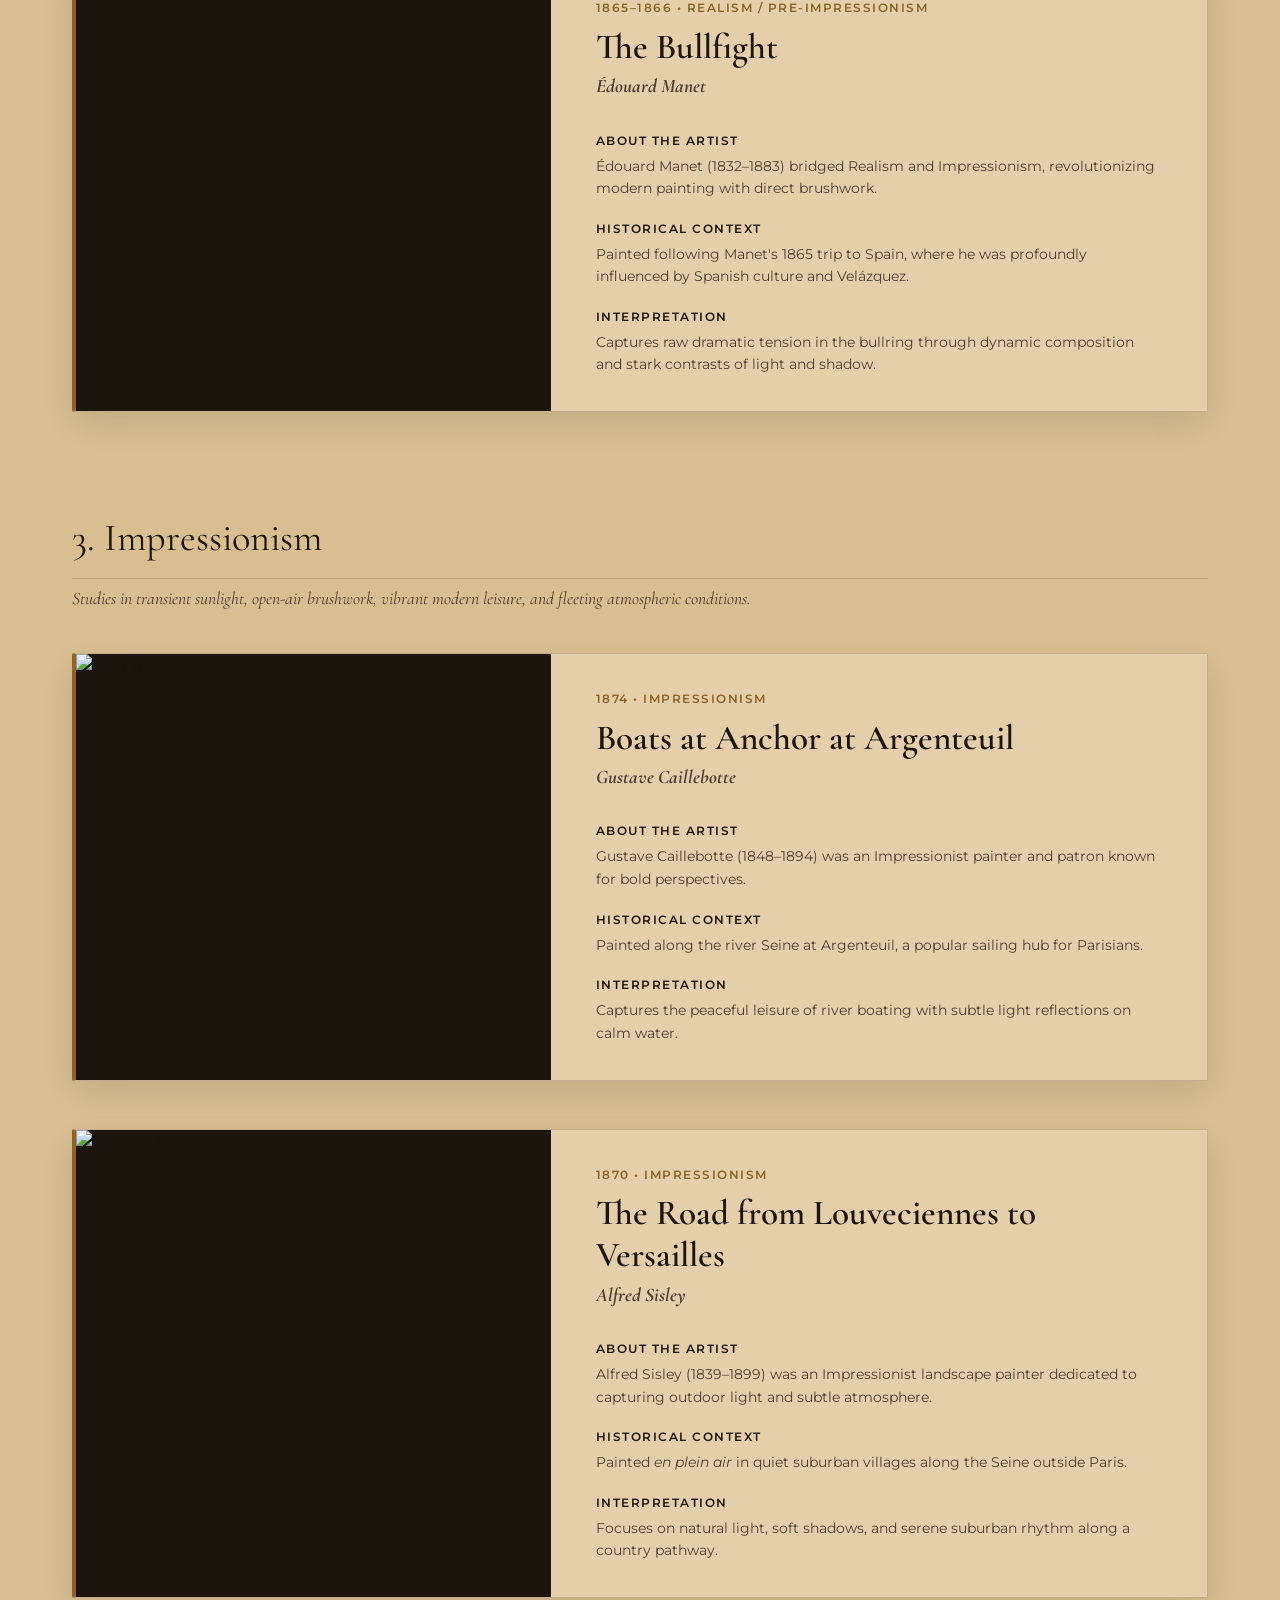
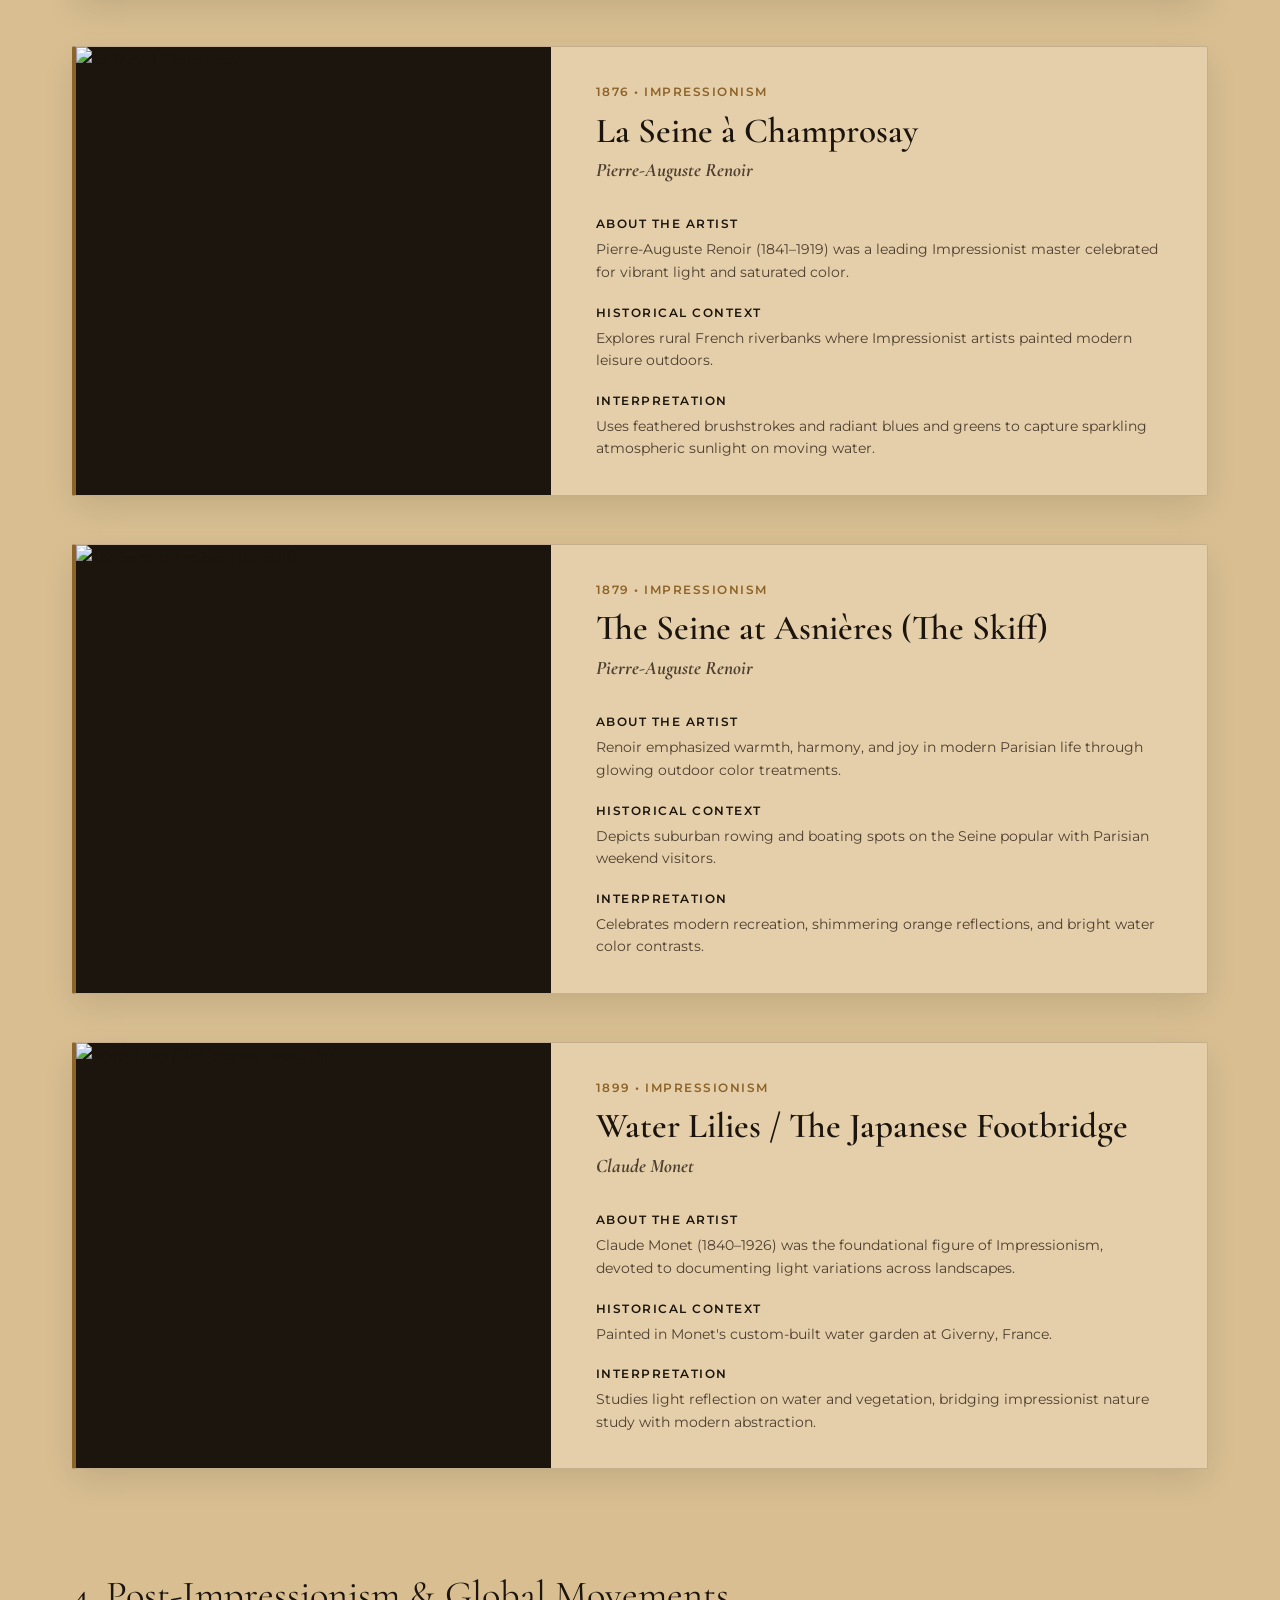
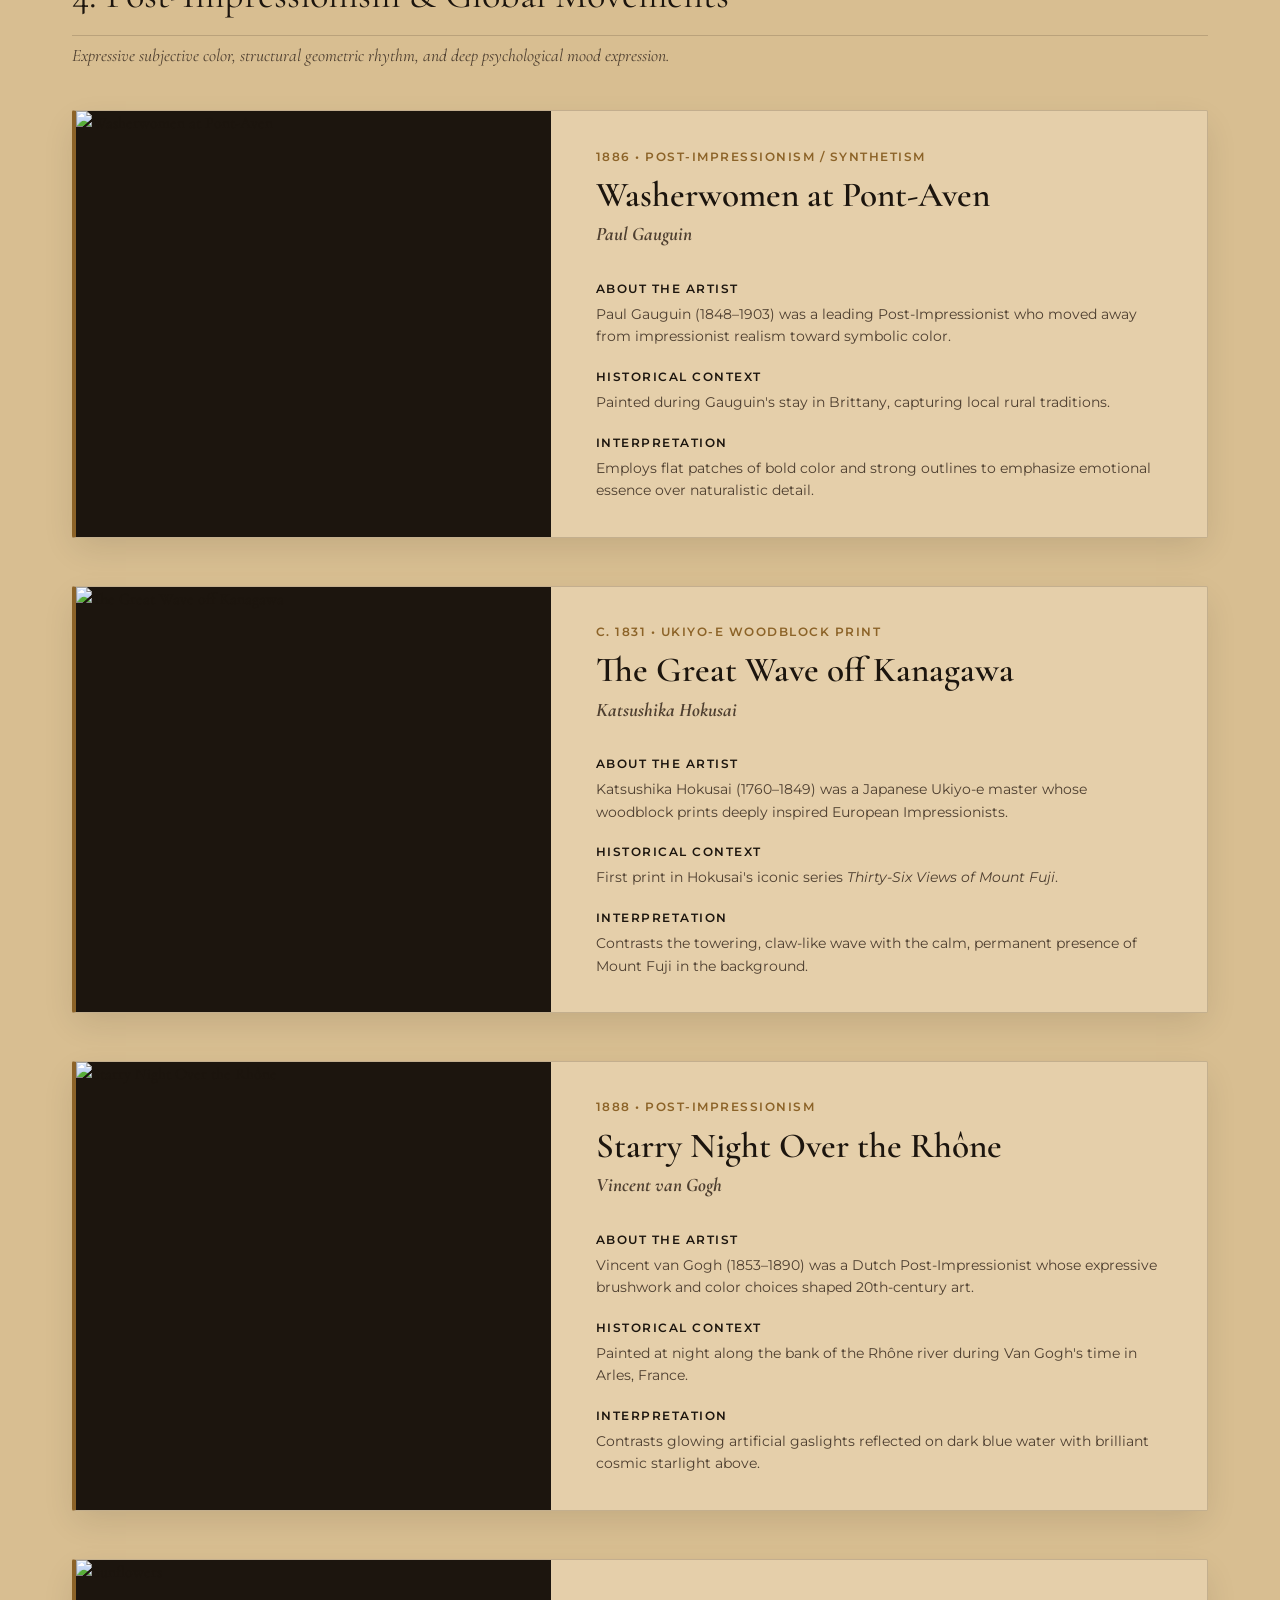
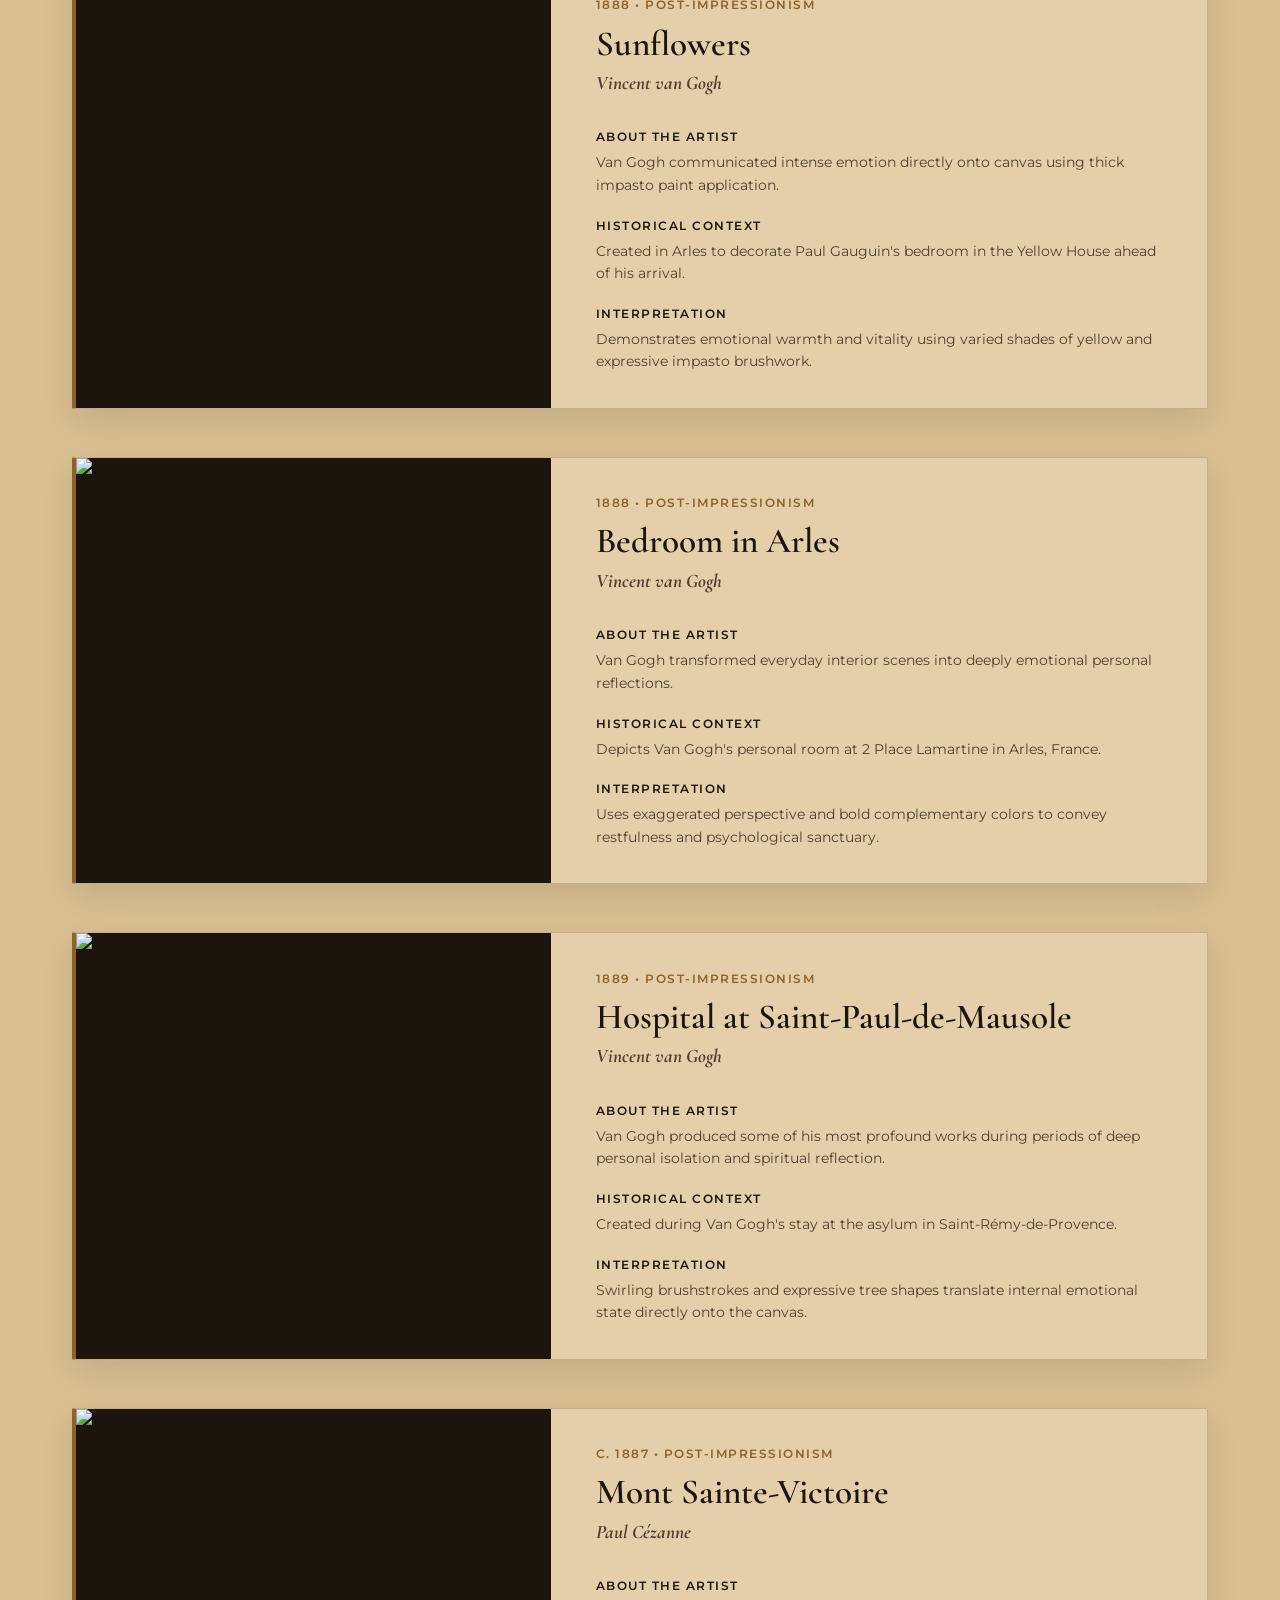
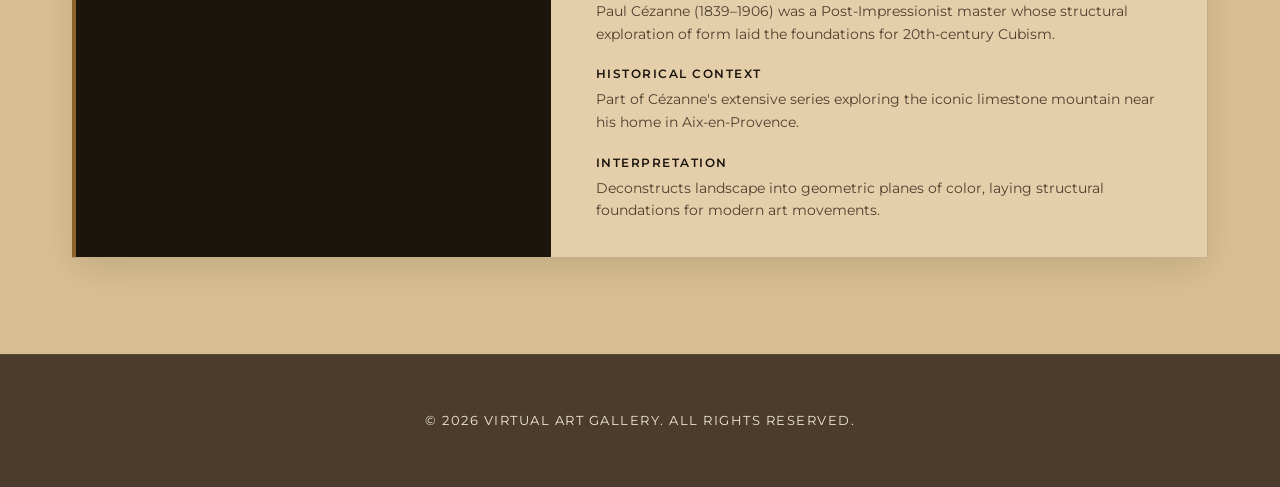
==== commit 9b6cd164: "Update artworks.html" ====
--- a/artworks.html
+++ b/artworks.html
@@ -5,7 +5,6 @@
   <meta name="viewport" content="width=device-width, initial-scale=1.0">
   <title>Artworks & Historical Analysis | Virtual Art Gallery</title>
   
-  <!-- Google Fonts for Luxury Museum Styling -->
   <link rel="preconnect" href="https://fonts.googleapis.com">
   <link rel="preconnect" href="https://fonts.gstatic.com" crossorigin>
   <link href="https://fonts.googleapis.com/css2?family=Cormorant+Garamond:ital,wght@0,300;0,400;0,600;0,700;1,400&family=Montserrat:wght@300;400;500;600&display=swap" rel="stylesheet">
@@ -14,12 +13,10 @@
 </head>
 <body>
 
-  <!-- Minimalist Sandstone Top Bar -->
   <header class="top-bar"></header>
 
   <main class="gallery-container">
     
-    <!-- Page Header -->
     <header class="page-header">
       <h1>Artworks & Historical Analysis</h1>
       <p class="page-subtitle">A curated examination of iconic masterpieces across history's defining artistic movements.</p>
@@ -34,10 +31,9 @@
       </div>
 
       <div class="artwork-grid">
-        <!-- Artwork 1 -->
-        <article class="artwork-card">
-          <div class="artwork-image-container">
-            <img src="https://user-attachments.githubusercontent.com/assets/02ce3150-78a2-4449-b86c-a65dffcf5d96" alt="The Storming of the Bastille">
+        <article class="artwork-card">
+          <div class="artwork-image-container">
+            <img src="images/Henry_Singleton_the_Storming_of_the_Bastille.jpg" alt="The Storming of the Bastille">
           </div>
           <div class="artwork-details">
             <span class="artwork-meta">c. 1792 &bull; History Painting</span>
@@ -48,12 +44,10 @@
               <h5>About the Artist</h5>
               <p>Henry Singleton (1766–1839) was an English painter known for depicting historical events and theatrical scenes.</p>
             </div>
-
             <div class="analysis-block">
               <h5>Historical Context</h5>
               <p>Captures July 14, 1789, when Parisian revolutionaries stormed the medieval fortress-prison known as the Bastille, marking the flashpoint of the French Revolution[cite: 1].</p>
             </div>
-            
             <div class="analysis-block">
               <h5>Interpretation</h5>
               <p>Symbolizes the collapse of royal tyranny and absolute monarchy in favor of popular sovereignty and revolutionary change[cite: 1].</p>
@@ -61,10 +55,9 @@
           </div>
         </article>
 
-        <!-- Artwork 2 -->
-        <article class="artwork-card">
-          <div class="artwork-image-container">
-            <img src="https://user-attachments.githubusercontent.com/assets/7dbeb113-d83d-49e9-b416-e353609e6b77" alt="The Coronation of Napoleon">
+        <article class="artwork-card">
+          <div class="artwork-image-container">
+            <img src="images/napolean crowning.jpg" alt="The Coronation of Napoleon">
           </div>
           <div class="artwork-details">
             <span class="artwork-meta">1807 &bull; Neoclassicism / Empire Style</span>
@@ -75,12 +68,10 @@
               <h5>About the Artist</h5>
               <p>Jacques-Louis David (1748–1825) was the principal painter of the Neoclassical movement and official court artist to Napoleon Bonaparte[cite: 2].</p>
             </div>
-
             <div class="analysis-block">
               <h5>Historical Context</h5>
               <p>Commissioned by Napoleon Bonaparte to document his 1804 coronation ceremony at Notre-Dame Cathedral.</p>
             </div>
-            
             <div class="analysis-block">
               <h5>Interpretation</h5>
               <p>Political propaganda depicting Napoleon crowning Josephine himself to signal that his power derived from military achievement rather than papal authority.</p>
@@ -88,10 +79,9 @@
           </div>
         </article>
 
-        <!-- Artwork 3 -->
-        <article class="artwork-card">
-          <div class="artwork-image-container">
-            <img src="https://user-attachments.githubusercontent.com/assets/00c6fe6f-5cf6-46ac-8290-331fb05932d1" alt="Napoleon Crossing the Alps">
+        <article class="artwork-card">
+          <div class="artwork-image-container">
+            <img src="images/napolean.jpg" alt="Napoleon Crossing the Alps">
           </div>
           <div class="artwork-details">
             <span class="artwork-meta">1801 &bull; Neoclassicism</span>
@@ -102,12 +92,10 @@
               <h5>About the Artist</h5>
               <p>David defined French Neoclassicism, utilizing rigorous draughtsmanship, moral gravity, and crisp contours[cite: 2].</p>
             </div>
-
             <div class="analysis-block">
               <h5>Historical Context</h5>
               <p>Commemorates Napoleon leading his army across the Great St Bernard Pass in May 1800 to surprise the Austrian army in Italy[cite: 2].</p>
             </div>
-            
             <div class="analysis-block">
               <h5>Interpretation</h5>
               <p>An idealized portrait of heroic leadership, showing Napoleon calmly guiding a rearing stallion across rugged mountain peaks[cite: 2].</p>
@@ -115,10 +103,9 @@
           </div>
         </article>
 
-        <!-- Artwork 4 -->
-        <article class="artwork-card">
-          <div class="artwork-image-container">
-            <img src="https://user-attachments.githubusercontent.com/assets/60d83566-9cae-45b7-8486-b55ff41b3ce7" alt="Reception of the Grand Condé at Versailles">
+        <article class="artwork-card">
+          <div class="artwork-image-container">
+            <img src="images/Geromeconde.jpg" alt="Reception of the Grand Condé at Versailles">
           </div>
           <div class="artwork-details">
             <span class="artwork-meta">1878 &bull; Academic Realism / Historicism</span>
@@ -129,12 +116,10 @@
               <h5>About the Artist</h5>
               <p>Jean-Léon Gérôme (1824–1904) was a prominent French academic painter celebrated for intricate historical reconstructions.</p>
             </div>
-
             <div class="analysis-block">
               <h5>Historical Context</h5>
               <p>Depicts the 1674 reconciliation between Louis XIV and the Prince de Condé following Condé's victory at Seneffe.</p>
             </div>
-            
             <div class="analysis-block">
               <h5>Interpretation</h5>
               <p>Highlights royal court etiquette, pomp, and monarchical supremacy through intricate architectural detail.</p>
@@ -152,10 +137,9 @@
       </div>
 
       <div class="artwork-grid">
-        <!-- Artwork 5 -->
-        <article class="artwork-card">
-          <div class="artwork-image-container">
-            <img src="https://user-attachments.githubusercontent.com/assets/f790eff6-b848-459b-857a-d13b93221f1e" alt="The Disembarkation of Cleopatra at Tarsus">
+        <article class="artwork-card">
+          <div class="artwork-image-container">
+            <img src="images/The_Disembarkation_of_Cleopatra_at_Tarsus_1642_Claude_Lorrain.jpg" alt="The Disembarkation of Cleopatra at Tarsus">
           </div>
           <div class="artwork-details">
             <span class="artwork-meta">1642 &bull; French Classicism</span>
@@ -166,12 +150,10 @@
               <h5>About the Artist</h5>
               <p>Claude Lorrain (1600–1682) was a master of ideal landscape painting, famous for harmonizing classical architecture with glowing sunlight.</p>
             </div>
-
             <div class="analysis-block">
               <h5>Historical Context</h5>
               <p>Depicts Cleopatra arriving at Tarsus in Cilicia to meet Mark Antony, framed within an idealized classical seaport bathed in golden light.</p>
             </div>
-            
             <div class="analysis-block">
               <h5>Interpretation</h5>
               <p>Balances human narrative with serene natural elements, using atmospheric perspective to evoke timeless harmony.</p>
@@ -179,10 +161,9 @@
           </div>
         </article>
 
-        <!-- Artwork 6 -->
-        <article class="artwork-card">
-          <div class="artwork-image-container">
-            <img src="https://user-attachments.githubusercontent.com/assets/de924333-7905-4020-8f03-a3478fc4326e" alt="Pandemonium">
+        <article class="artwork-card">
+          <div class="artwork-image-container">
+            <img src="images/pandemonium.JPG" alt="Pandemonium">
           </div>
           <div class="artwork-details">
             <span class="artwork-meta">1841 &bull; Romanticism (The Sublime)</span>
@@ -191,25 +172,46 @@
             
             <div class="analysis-block">
               <h5>About the Artist</h5>
-              <p>John Martin (1789–1854) was an English Romantic painter famed for vast, apocalyptic landscapes and dramatic scale[cite: 3].</p>
-            </div>
-
-            <div class="analysis-block">
-              <h5>Historical Context</h5>
-              <p>Inspired by John Milton's epic poem <em>Paradise Lost</em>, depicting Satan summoning fallen angels outside his fiery palace in Hell[cite: 3].</p>
-            </div>
-            
-            <div class="analysis-block">
-              <h5>Interpretation</h5>
-              <p>Represents "The Sublime"—evoking awe and terror through immense architectural scale and dramatic illumination[cite: 3].</p>
-            </div>
-          </div>
-        </article>
-
-        <!-- Artwork 7 -->
-        <article class="artwork-card">
-          <div class="artwork-image-container">
-            <img src="https://user-attachments.githubusercontent.com/assets/9784de2f-b2bc-4d4d-a479-4ebd48553523" alt="The Raft of the Medusa">
+              <p>John Martin (1789–1854) was an English Romantic painter famed for vast, apocalyptic landscapes and dramatic scale.</p>
+            </div>
+            <div class="analysis-block">
+              <h5>Historical Context</h5>
+              <p>Inspired by John Milton's epic poem <em>Paradise Lost</em>, depicting Satan summoning fallen angels outside his fiery palace in Hell.</p>
+            </div>
+            <div class="analysis-block">
+              <h5>Interpretation</h5>
+              <p>Represents "The Sublime"—evoking awe and terror through immense architectural scale and dramatic illumination.</p>
+            </div>
+          </div>
+        </article>
+
+        <article class="artwork-card">
+          <div class="artwork-image-container">
+            <img src="images/the last buffalo.jpg" alt="The Last of the Buffalo">
+          </div>
+          <div class="artwork-details">
+            <span class="artwork-meta">1888 &bull; Romanticism / Hudson River School</span>
+            <h3 class="artwork-title">The Last of the Buffalo</h3>
+            <h4 class="artwork-artist">Albert Bierstadt</h4>
+            
+            <div class="analysis-block">
+              <h5>About the Artist</h5>
+              <p>Albert Bierstadt (1830–1902) was a German-American painter celebrated for sweeping, luminous landscapes of the American West.</p>
+            </div>
+            <div class="analysis-block">
+              <h5>Historical Context</h5>
+              <p>Painted as American bison herds faced near extinction due to westward expansion and overhunting.</p>
+            </div>
+            <div class="analysis-block">
+              <h5>Interpretation</h5>
+              <p>Serves as a romanticized elegy for the vanishing American frontier and native fauna.</p>
+            </div>
+          </div>
+        </article>
+
+        <article class="artwork-card">
+          <div class="artwork-image-container">
+            <img src="images/raft of medusa.jpg" alt="The Raft of the Medusa">
           </div>
           <div class="artwork-details">
             <span class="artwork-meta">1818–1819 &bull; French Romanticism</span>
@@ -220,12 +222,10 @@
               <h5>About the Artist</h5>
               <p>Théodore Géricault (1791–1824) was a pioneer of French Romanticism whose work favored emotional intensity and contemporary tragedy.</p>
             </div>
-
             <div class="analysis-block">
               <h5>Historical Context</h5>
               <p>Based on the tragic 1816 shipwreck of the French naval frigate <em>Méduse</em> off the coast of Mauritania.</p>
             </div>
-            
             <div class="analysis-block">
               <h5>Interpretation</h5>
               <p>An icon of Romanticism focusing on human endurance, desperation, and critique of institutional negligence.</p>
@@ -233,10 +233,9 @@
           </div>
         </article>
 
-        <!-- Artwork 8 -->
-        <article class="artwork-card">
-          <div class="artwork-image-container">
-            <img src="https://user-attachments.githubusercontent.com/assets/560329ba-a61f-4ecd-a1fc-121ff4e68ff9" alt="The Bullfight">
+        <article class="artwork-card">
+          <div class="artwork-image-container">
+            <img src="images/the bull fight.jpg" alt="The Bullfight">
           </div>
           <div class="artwork-details">
             <span class="artwork-meta">1865–1866 &bull; Realism / Pre-Impressionism</span>
@@ -247,12 +246,10 @@
               <h5>About the Artist</h5>
               <p>Édouard Manet (1832–1883) bridged Realism and Impressionism, revolutionizing modern painting with direct brushwork.</p>
             </div>
-
             <div class="analysis-block">
               <h5>Historical Context</h5>
               <p>Painted following Manet's 1865 trip to Spain, where he was profoundly influenced by Spanish culture and Velázquez.</p>
             </div>
-            
             <div class="analysis-block">
               <h5>Interpretation</h5>
               <p>Captures raw dramatic tension in the bullring through dynamic composition and stark contrasts of light and shadow.</p>
@@ -270,10 +267,33 @@
       </div>
 
       <div class="artwork-grid">
-        <!-- Artwork 9 -->
-        <article class="artwork-card">
-          <div class="artwork-image-container">
-            <img src="https://user-attachments.githubusercontent.com/assets/40c099a9-804f-42c1-a819-a4581f4240b6" alt="The Road from Louveciennes to Versailles">
+        <article class="artwork-card">
+          <div class="artwork-image-container">
+            <img src="images/violers a argenteuil.jpg" alt="Boats at Anchor at Argenteuil">
+          </div>
+          <div class="artwork-details">
+            <span class="artwork-meta">1874 &bull; Impressionism</span>
+            <h3 class="artwork-title">Boats at Anchor at Argenteuil</h3>
+            <h4 class="artwork-artist">Gustave Caillebotte</h4>
+            
+            <div class="analysis-block">
+              <h5>About the Artist</h5>
+              <p>Gustave Caillebotte (1848–1894) was an Impressionist painter and patron known for bold perspectives.</p>
+            </div>
+            <div class="analysis-block">
+              <h5>Historical Context</h5>
+              <p>Painted along the river Seine at Argenteuil, a popular sailing hub for Parisians.</p>
+            </div>
+            <div class="analysis-block">
+              <h5>Interpretation</h5>
+              <p>Captures the peaceful leisure of river boating with subtle light reflections on calm water.</p>
+            </div>
+          </div>
+        </article>
+
+        <article class="artwork-card">
+          <div class="artwork-image-container">
+            <img src="images/road-in-louveciennes.jpg" alt="The Road from Louveciennes to Versailles">
           </div>
           <div class="artwork-details">
             <span class="artwork-meta">1870 &bull; Impressionism</span>
@@ -284,12 +304,10 @@
               <h5>About the Artist</h5>
               <p>Alfred Sisley (1839–1899) was an Impressionist landscape painter dedicated to capturing outdoor light and subtle atmosphere.</p>
             </div>
-
             <div class="analysis-block">
               <h5>Historical Context</h5>
               <p>Painted <em>en plein air</em> in quiet suburban villages along the Seine outside Paris.</p>
             </div>
-            
             <div class="analysis-block">
               <h5>Interpretation</h5>
               <p>Focuses on natural light, soft shadows, and serene suburban rhythm along a country pathway.</p>
@@ -297,10 +315,9 @@
           </div>
         </article>
 
-        <!-- Artwork 10 -->
-        <article class="artwork-card">
-          <div class="artwork-image-container">
-            <img src="https://user-attachments.githubusercontent.com/assets/1e3ba9a8-c58a-434e-8fa3-cee0627cf7a5" alt="La Seine à Champrosay">
+        <article class="artwork-card">
+          <div class="artwork-image-container">
+            <img src="images/Pierre-Auguste_Renoir_-_La_Seine_%C3%A0_Champrosay.jpg" alt="La Seine à Champrosay">
           </div>
           <div class="artwork-details">
             <span class="artwork-meta">1876 &bull; Impressionism</span>
@@ -311,12 +328,10 @@
               <h5>About the Artist</h5>
               <p>Pierre-Auguste Renoir (1841–1919) was a leading Impressionist master celebrated for vibrant light and saturated color.</p>
             </div>
-
             <div class="analysis-block">
               <h5>Historical Context</h5>
               <p>Explores rural French riverbanks where Impressionist artists painted modern leisure outdoors.</p>
             </div>
-            
             <div class="analysis-block">
               <h5>Interpretation</h5>
               <p>Uses feathered brushstrokes and radiant blues and greens to capture sparkling atmospheric sunlight on moving water.</p>
@@ -324,10 +339,9 @@
           </div>
         </article>
 
-        <!-- Artwork 11 -->
-        <article class="artwork-card">
-          <div class="artwork-image-container">
-            <img src="https://user-attachments.githubusercontent.com/assets/07a15032-3d0f-41b4-ac38-21be515e4630" alt="The Seine at Asnières (The Skiff)">
+        <article class="artwork-card">
+          <div class="artwork-image-container">
+            <img src="images/sena-en-asnieres-renoir-ver4.webp" alt="The Seine at Asnières (The Skiff)">
           </div>
           <div class="artwork-details">
             <span class="artwork-meta">1879 &bull; Impressionism</span>
@@ -338,12 +352,10 @@
               <h5>About the Artist</h5>
               <p>Renoir emphasized warmth, harmony, and joy in modern Parisian life through glowing outdoor color treatments.</p>
             </div>
-
             <div class="analysis-block">
               <h5>Historical Context</h5>
               <p>Depicts suburban rowing and boating spots on the Seine popular with Parisian weekend visitors.</p>
             </div>
-            
             <div class="analysis-block">
               <h5>Interpretation</h5>
               <p>Celebrates modern recreation, shimmering orange reflections, and bright water color contrasts.</p>
@@ -351,10 +363,9 @@
           </div>
         </article>
 
-        <!-- Artwork 12 -->
-        <article class="artwork-card">
-          <div class="artwork-image-container">
-            <img src="https://user-attachments.githubusercontent.com/assets/9f3f4154-5f68-4e6f-96cc-c86732f66e88" alt="Water Lilies / The Japanese Footbridge">
+        <article class="artwork-card">
+          <div class="artwork-image-container">
+            <img src="images/japanese footbridge.jpeg" alt="Water Lilies / The Japanese Footbridge">
           </div>
           <div class="artwork-details">
             <span class="artwork-meta">1899 &bull; Impressionism</span>
@@ -365,12 +376,10 @@
               <h5>About the Artist</h5>
               <p>Claude Monet (1840–1926) was the foundational figure of Impressionism, devoted to documenting light variations across landscapes.</p>
             </div>
-
             <div class="analysis-block">
               <h5>Historical Context</h5>
               <p>Painted in Monet's custom-built water garden at Giverny, France.</p>
             </div>
-            
             <div class="analysis-block">
               <h5>Interpretation</h5>
               <p>Studies light reflection on water and vegetation, bridging impressionist nature study with modern abstraction.</p>
@@ -380,18 +389,65 @@
       </div>
     </section>
 
-    <!-- SECTION 4: POST-IMPRESSIONISM -->
+    <!-- SECTION 4: POST-IMPRESSIONISM & GLOBAL MOVEMENTS -->
     <section id="post-impressionism" class="movement-section">
       <div class="movement-header">
-        <h2 class="movement-title">4. Post-Impressionism</h2>
+        <h2 class="movement-title">4. Post-Impressionism & Global Movements</h2>
         <p class="movement-desc">Expressive subjective color, structural geometric rhythm, and deep psychological mood expression.</p>
       </div>
 
       <div class="artwork-grid">
-        <!-- Artwork 13 -->
-        <article class="artwork-card">
-          <div class="artwork-image-container">
-            <img src="https://user-attachments.githubusercontent.com/assets/257ee999-1aef-477d-b805-9e8990c59c8a" alt="Starry Night Over the Rhône">
+        <article class="artwork-card">
+          <div class="artwork-image-container">
+            <img src="images/washerwoman at pont aven.jpg" alt="Washerwomen at Pont-Aven">
+          </div>
+          <div class="artwork-details">
+            <span class="artwork-meta">1886 &bull; Post-Impressionism / Synthetism</span>
+            <h3 class="artwork-title">Washerwomen at Pont-Aven</h3>
+            <h4 class="artwork-artist">Paul Gauguin</h4>
+            
+            <div class="analysis-block">
+              <h5>About the Artist</h5>
+              <p>Paul Gauguin (1848–1903) was a leading Post-Impressionist who moved away from impressionist realism toward symbolic color.</p>
+            </div>
+            <div class="analysis-block">
+              <h5>Historical Context</h5>
+              <p>Painted during Gauguin's stay in Brittany, capturing local rural traditions.</p>
+            </div>
+            <div class="analysis-block">
+              <h5>Interpretation</h5>
+              <p>Employs flat patches of bold color and strong outlines to emphasize emotional essence over naturalistic detail.</p>
+            </div>
+          </div>
+        </article>
+
+        <article class="artwork-card">
+          <div class="artwork-image-container">
+            <img src="images/the great wave.jpg" alt="The Great Wave off Kanagawa">
+          </div>
+          <div class="artwork-details">
+            <span class="artwork-meta">c. 1831 &bull; Ukiyo-e Woodblock Print</span>
+            <h3 class="artwork-title">The Great Wave off Kanagawa</h3>
+            <h4 class="artwork-artist">Katsushika Hokusai</h4>
+            
+            <div class="analysis-block">
+              <h5>About the Artist</h5>
+              <p>Katsushika Hokusai (1760–1849) was a Japanese Ukiyo-e master whose woodblock prints deeply inspired European Impressionists.</p>
+            </div>
+            <div class="analysis-block">
+              <h5>Historical Context</h5>
+              <p>First print in Hokusai's iconic series <em>Thirty-Six Views of Mount Fuji</em>.</p>
+            </div>
+            <div class="analysis-block">
+              <h5>Interpretation</h5>
+              <p>Contrasts the towering, claw-like wave with the calm, permanent presence of Mount Fuji in the background.</p>
+            </div>
+          </div>
+        </article>
+
+        <article class="artwork-card">
+          <div class="artwork-image-container">
+            <img src="images/starry night.jpg" alt="Starry Night Over the Rhône">
           </div>
           <div class="artwork-details">
             <span class="artwork-meta">1888 &bull; Post-Impressionism</span>
@@ -402,12 +458,10 @@
               <h5>About the Artist</h5>
               <p>Vincent van Gogh (1853–1890) was a Dutch Post-Impressionist whose expressive brushwork and color choices shaped 20th-century art.</p>
             </div>
-
             <div class="analysis-block">
               <h5>Historical Context</h5>
               <p>Painted at night along the bank of the Rhône river during Van Gogh's time in Arles, France.</p>
             </div>
-            
             <div class="analysis-block">
               <h5>Interpretation</h5>
               <p>Contrasts glowing artificial gaslights reflected on dark blue water with brilliant cosmic starlight above.</p>
@@ -415,10 +469,9 @@
           </div>
         </article>
 
-        <!-- Artwork 14 -->
-        <article class="artwork-card">
-          <div class="artwork-image-container">
-            <img src="https://user-attachments.githubusercontent.com/assets/3969e3c8-15bc-488b-8b57-0be83df7f946" alt="Sunflowers">
+        <article class="artwork-card">
+          <div class="artwork-image-container">
+            <img src="images/sunflowers.jpg" alt="Sunflowers">
           </div>
           <div class="artwork-details">
             <span class="artwork-meta">1888 &bull; Post-Impressionism</span>
@@ -429,12 +482,10 @@
               <h5>About the Artist</h5>
               <p>Van Gogh communicated intense emotion directly onto canvas using thick impasto paint application.</p>
             </div>
-
             <div class="analysis-block">
               <h5>Historical Context</h5>
               <p>Created in Arles to decorate Paul Gauguin's bedroom in the Yellow House ahead of his arrival.</p>
             </div>
-            
             <div class="analysis-block">
               <h5>Interpretation</h5>
               <p>Demonstrates emotional warmth and vitality using varied shades of yellow and expressive impasto brushwork.</p>
@@ -442,10 +493,9 @@
           </div>
         </article>
 
-        <!-- Artwork 15 -->
-        <article class="artwork-card">
-          <div class="artwork-image-container">
-            <img src="https://user-attachments.githubusercontent.com/assets/91ca1206-fe51-4545-8d4d-ee056f179c8c" alt="Bedroom in Arles">
+        <article class="artwork-card">
+          <div class="artwork-image-container">
+            <img src="images/bedroom in arles.jpg" alt="Bedroom in Arles">
           </div>
           <div class="artwork-details">
             <span class="artwork-meta">1888 &bull; Post-Impressionism</span>
@@ -456,12 +506,10 @@
               <h5>About the Artist</h5>
               <p>Van Gogh transformed everyday interior scenes into deeply emotional personal reflections.</p>
             </div>
-
             <div class="analysis-block">
               <h5>Historical Context</h5>
               <p>Depicts Van Gogh's personal room at 2 Place Lamartine in Arles, France.</p>
             </div>
-            
             <div class="analysis-block">
               <h5>Interpretation</h5>
               <p>Uses exaggerated perspective and bold complementary colors to convey restfulness and psychological sanctuary.</p>
@@ -469,10 +517,9 @@
           </div>
         </article>
 
-        <!-- Artwork 16 -->
-        <article class="artwork-card">
-          <div class="artwork-image-container">
-            <img src="https://user-attachments.githubusercontent.com/assets/ee8c468e-ac8d-4cca-9ed3-e131c7e56180" alt="Hospital at Saint-Paul-de-Mausole">
+        <article class="artwork-card">
+          <div class="artwork-image-container">
+            <img src="images/hopital saint paul .jpeg" alt="Hospital at Saint-Paul-de-Mausole">
           </div>
           <div class="artwork-details">
             <span class="artwork-meta">1889 &bull; Post-Impressionism</span>
@@ -483,12 +530,10 @@
               <h5>About the Artist</h5>
               <p>Van Gogh produced some of his most profound works during periods of deep personal isolation and spiritual reflection.</p>
             </div>
-
             <div class="analysis-block">
               <h5>Historical Context</h5>
               <p>Created during Van Gogh's stay at the asylum in Saint-Rémy-de-Provence.</p>
             </div>
-            
             <div class="analysis-block">
               <h5>Interpretation</h5>
               <p>Swirling brushstrokes and expressive tree shapes translate internal emotional state directly onto the canvas.</p>
@@ -496,10 +541,9 @@
           </div>
         </article>
 
-        <!-- Artwork 17 -->
-        <article class="artwork-card">
-          <div class="artwork-image-container">
-            <img src="https://user-attachments.githubusercontent.com/assets/fdddd5bf-ccc0-4726-be3e-5941832d8eb9" alt="Mont Sainte-Victoire">
+        <article class="artwork-card">
+          <div class="artwork-image-container">
+            <img src="images/mont saint victoire.webp" alt="Mont Sainte-Victoire">
           </div>
           <div class="artwork-details">
             <span class="artwork-meta">c. 1887 &bull; Post-Impressionism</span>
@@ -510,12 +554,10 @@
               <h5>About the Artist</h5>
               <p>Paul Cézanne (1839–1906) was a Post-Impressionist master whose structural exploration of form laid the foundations for 20th-century Cubism.</p>
             </div>
-
             <div class="analysis-block">
               <h5>Historical Context</h5>
               <p>Part of Cézanne's extensive series exploring the iconic limestone mountain near his home in Aix-en-Provence.</p>
             </div>
-            
             <div class="analysis-block">
               <h5>Interpretation</h5>
               <p>Deconstructs landscape into geometric planes of color, laying structural foundations for modern art movements.</p>
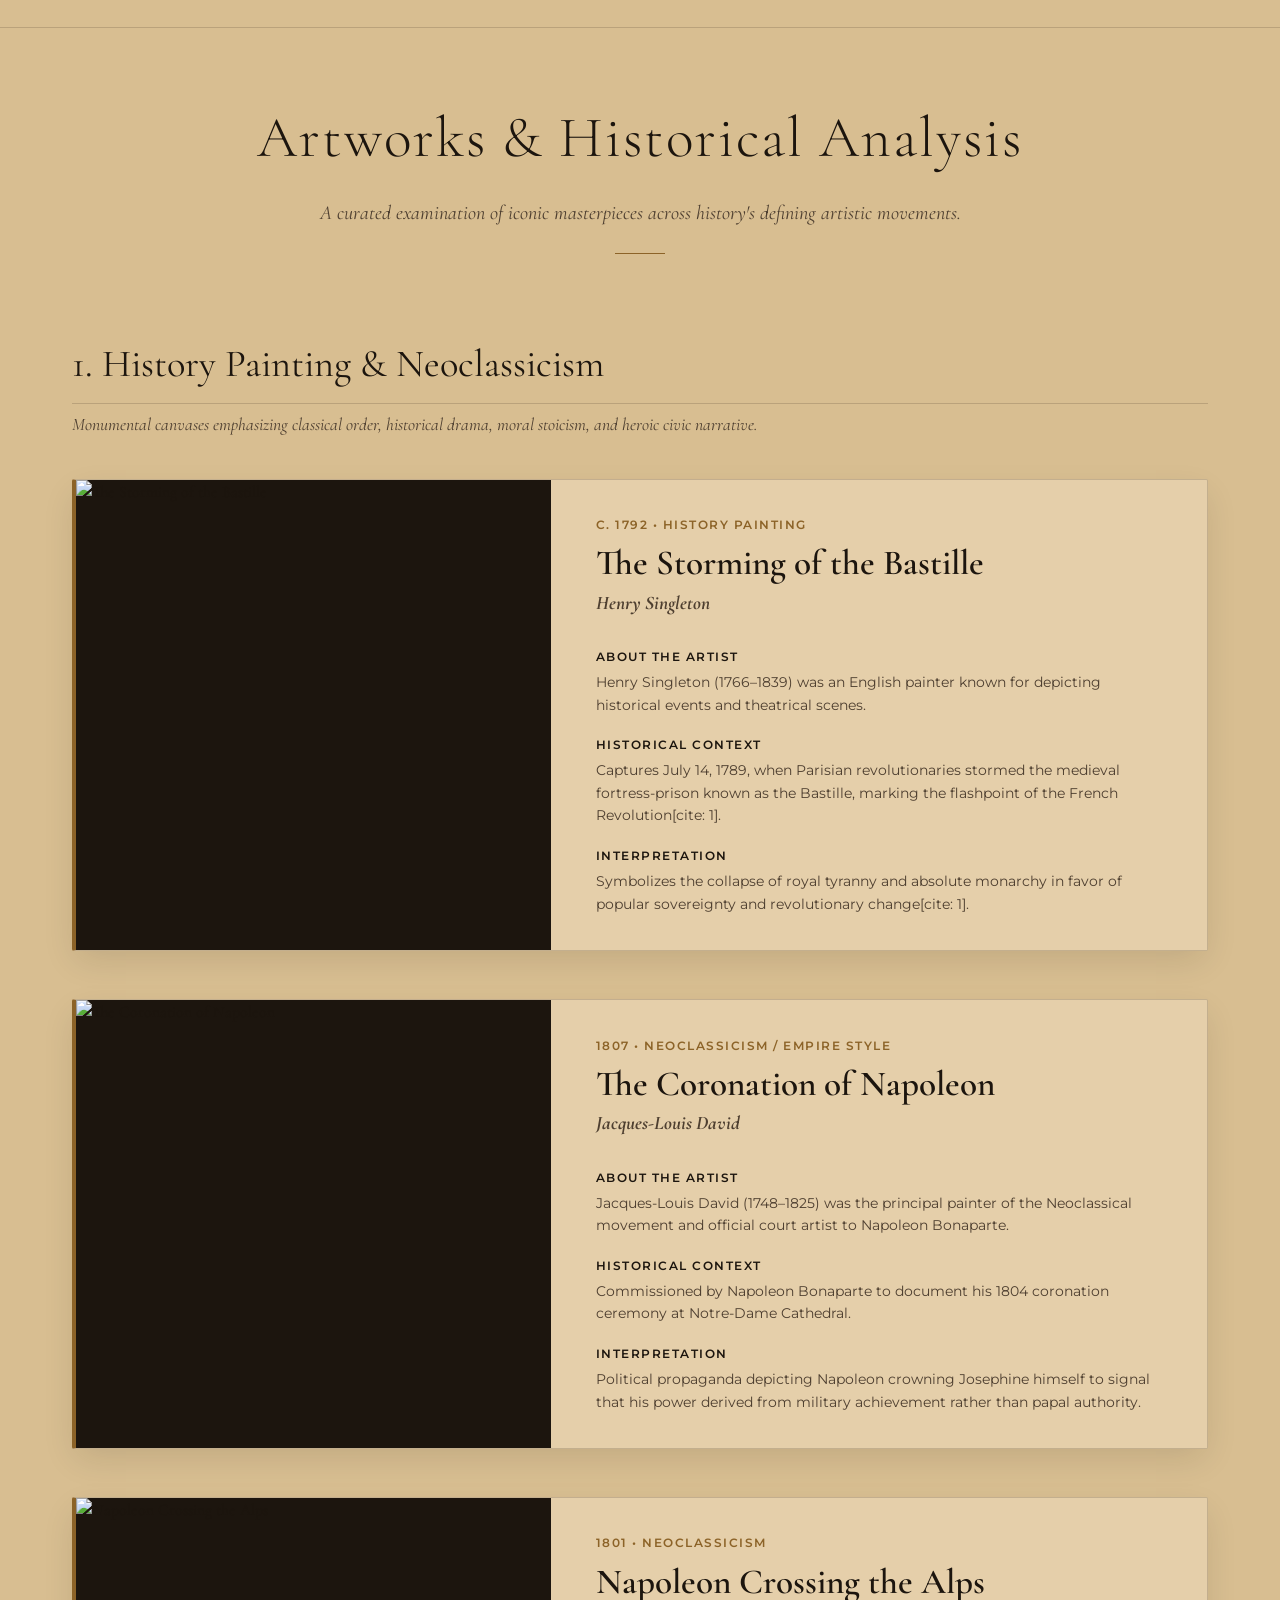
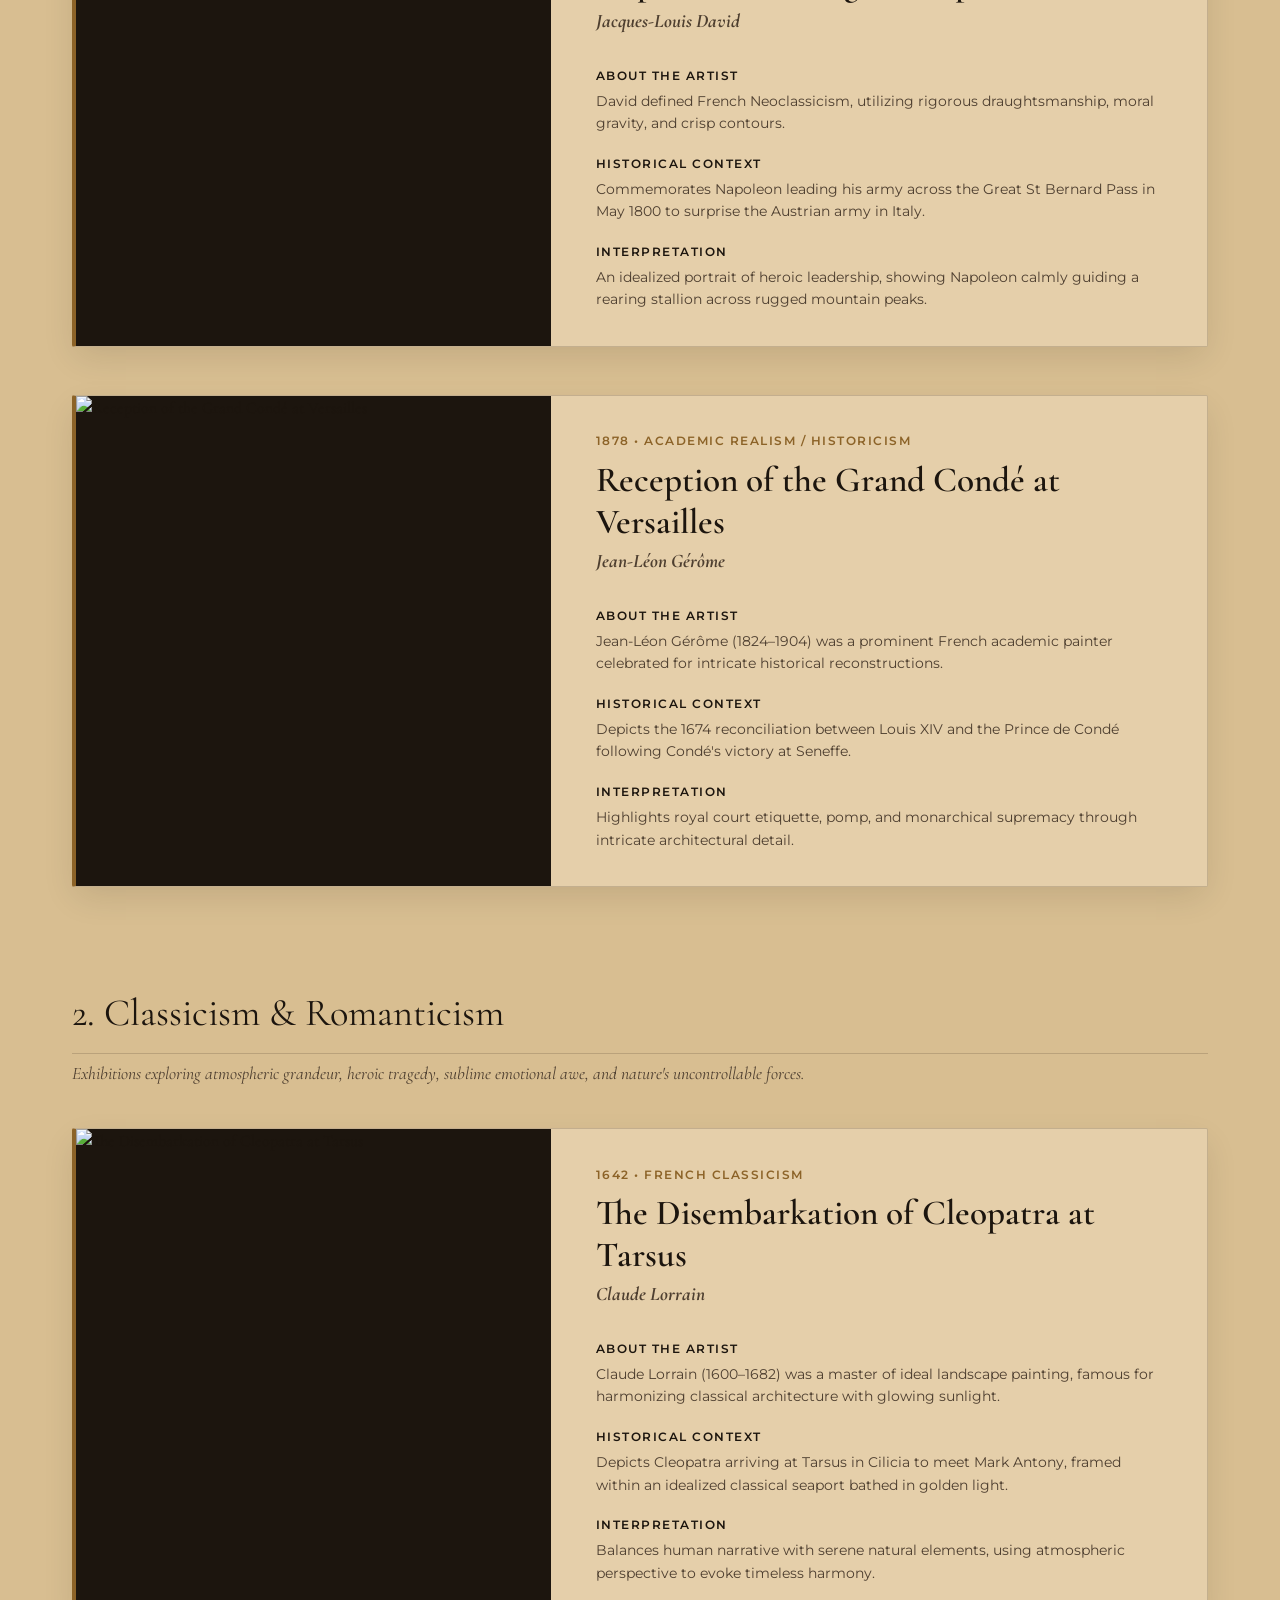
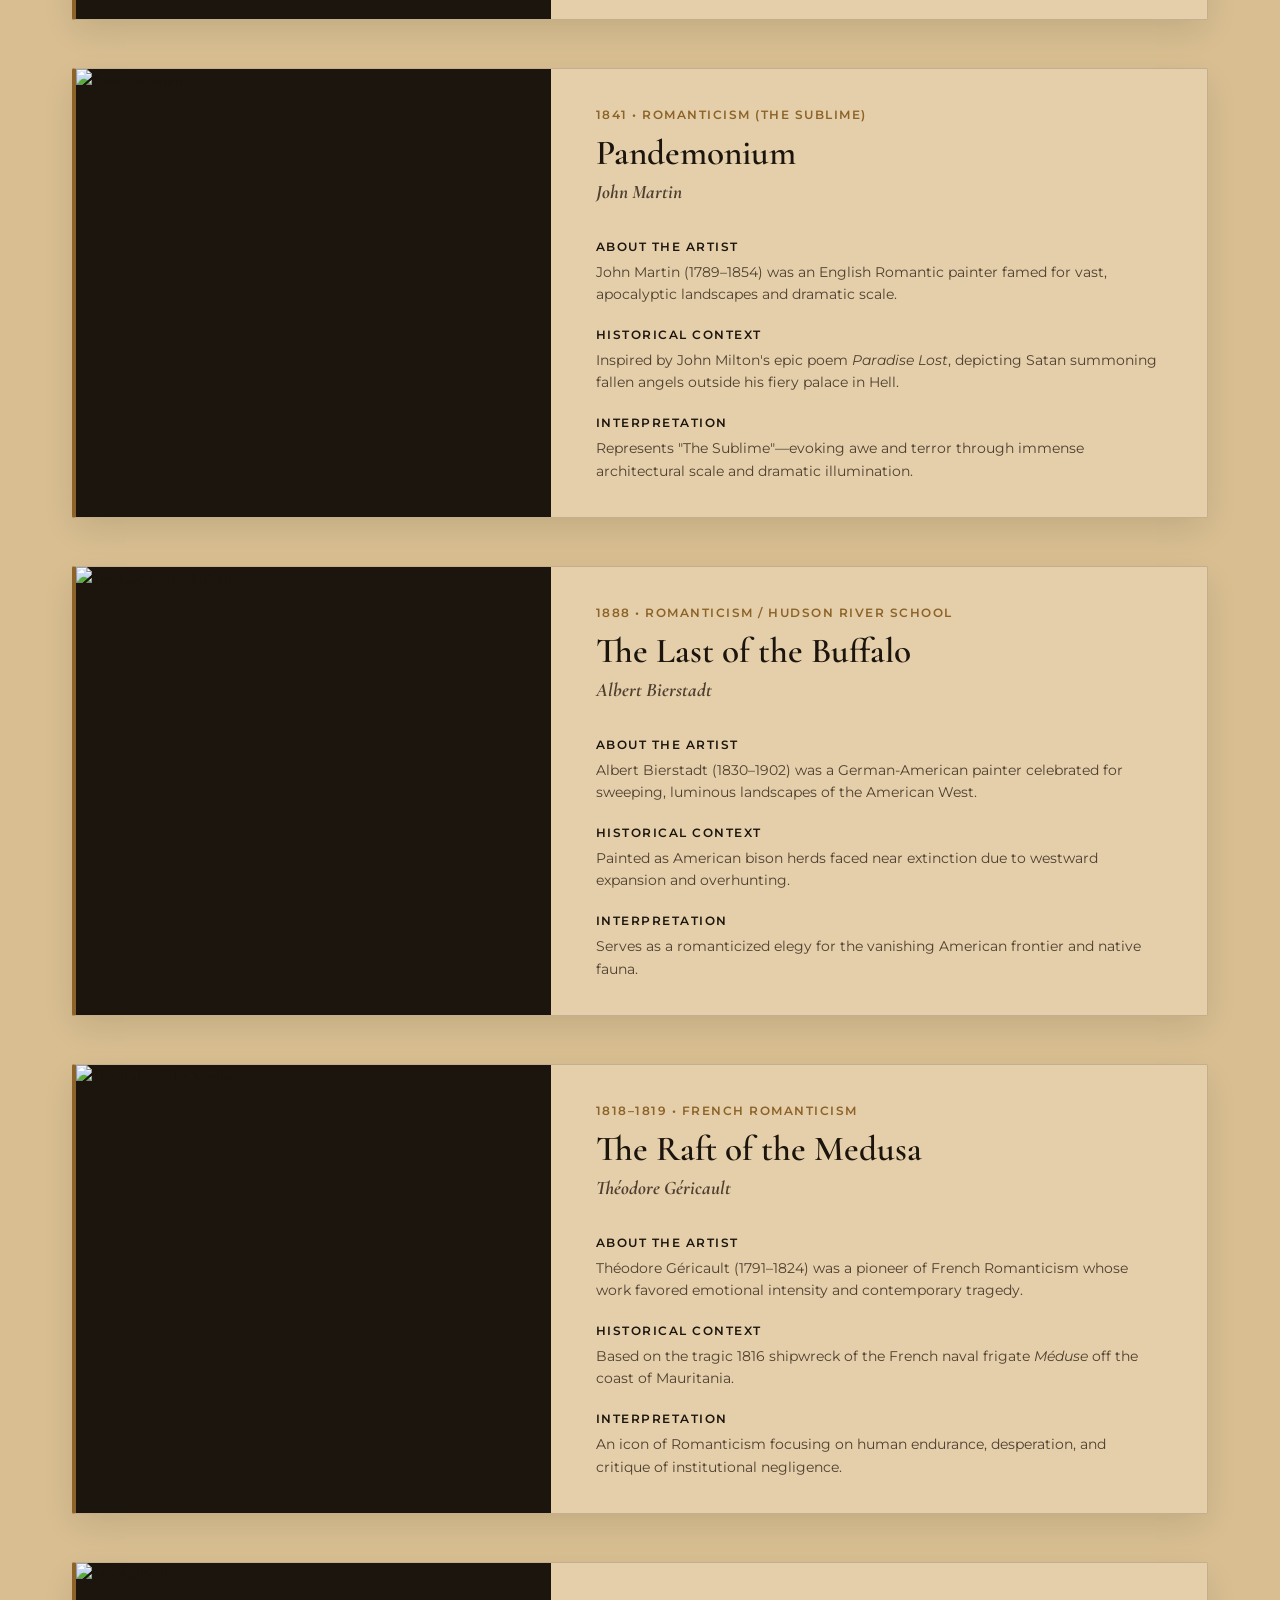
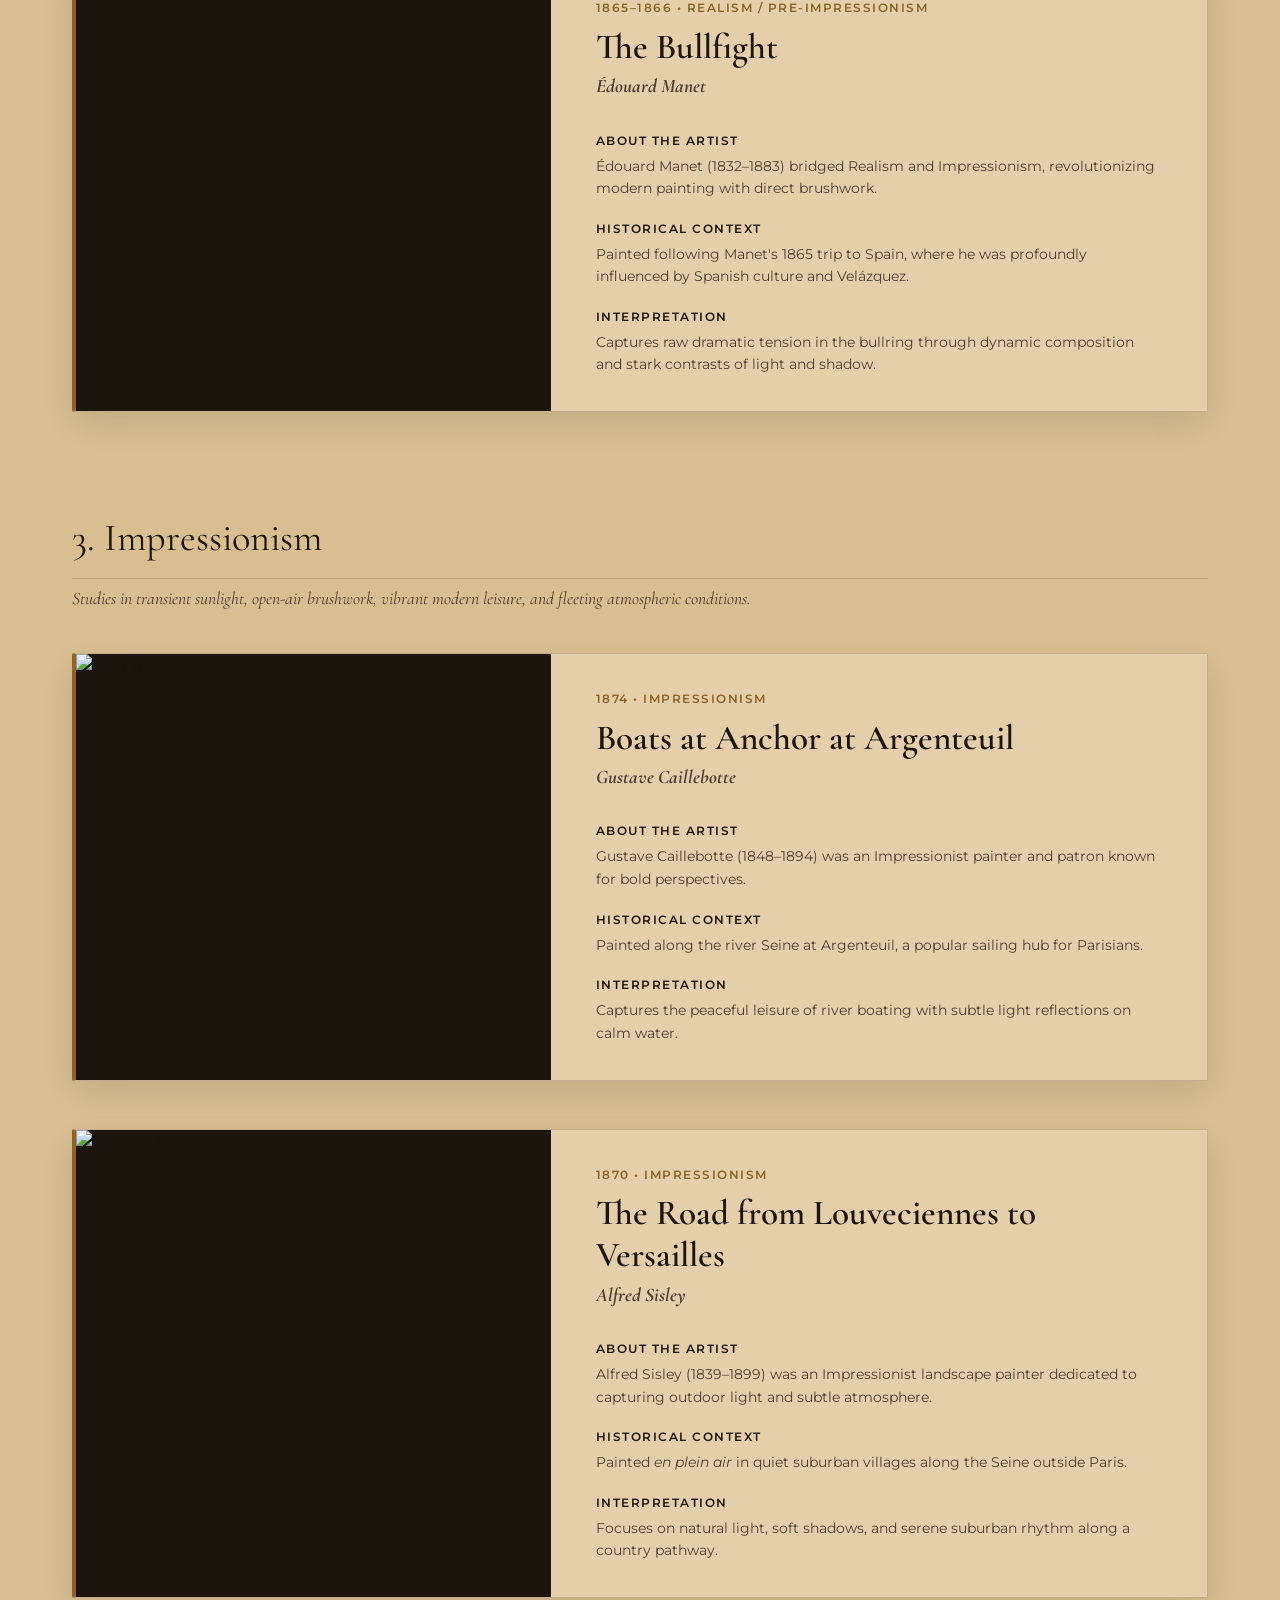
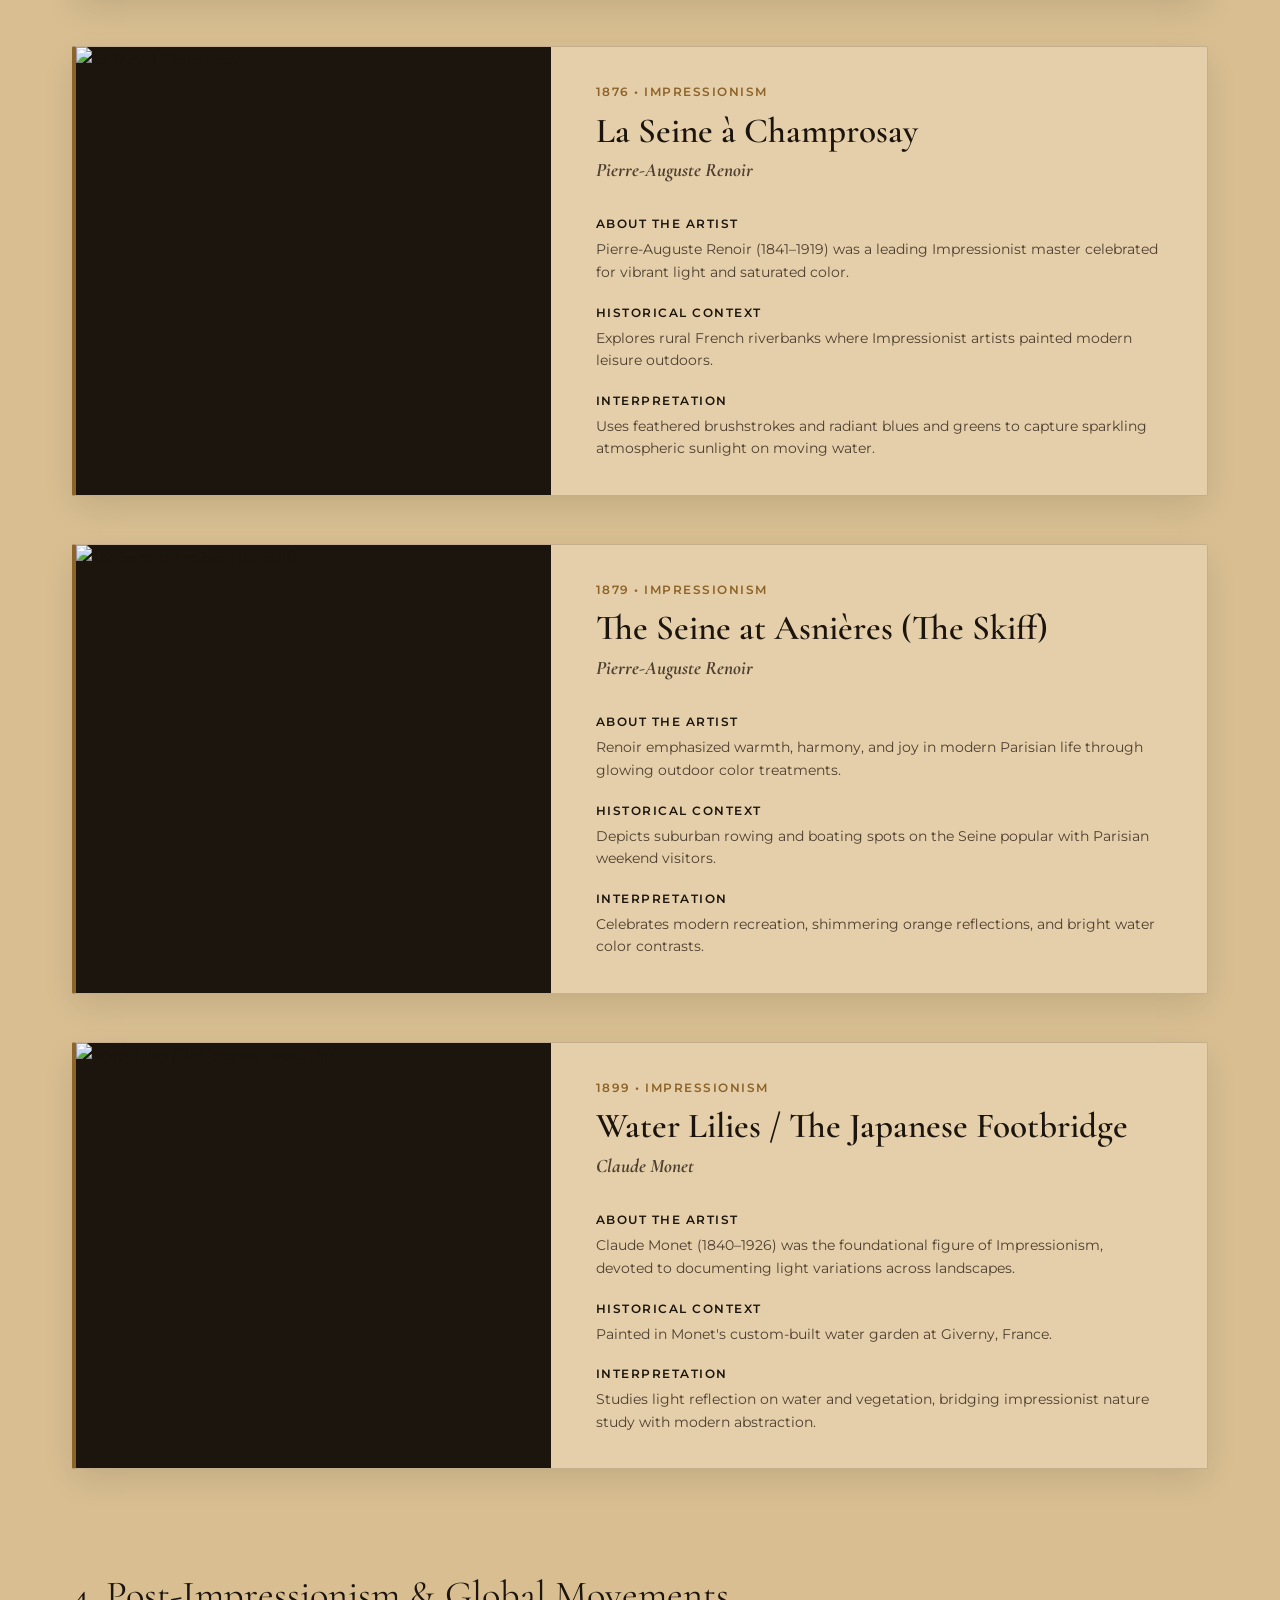
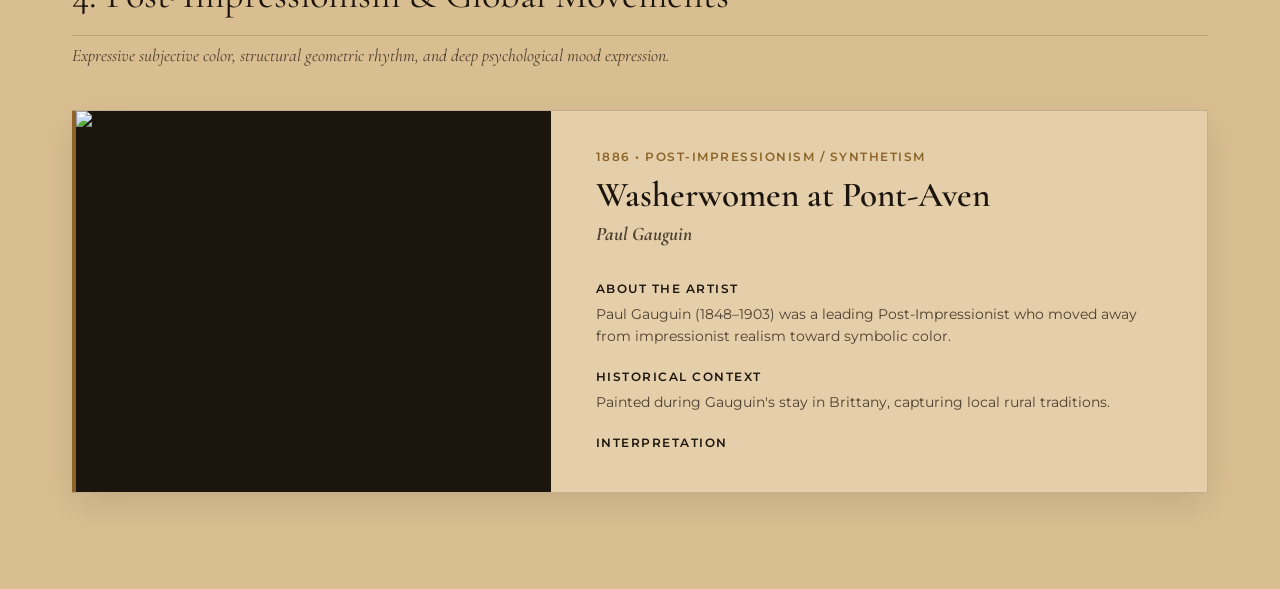
==== commit 5da954f1: "Update artworks.html" ====
--- a/artworks.html
+++ b/artworks.html
@@ -5,6 +5,7 @@
   <meta name="viewport" content="width=device-width, initial-scale=1.0">
   <title>Artworks & Historical Analysis | Virtual Art Gallery</title>
   
+  <!-- Google Fonts for Luxury Museum Styling -->
   <link rel="preconnect" href="https://fonts.googleapis.com">
   <link rel="preconnect" href="https://fonts.gstatic.com" crossorigin>
   <link href="https://fonts.googleapis.com/css2?family=Cormorant+Garamond:ital,wght@0,300;0,400;0,600;0,700;1,400&family=Montserrat:wght@300;400;500;600&display=swap" rel="stylesheet">
@@ -13,10 +14,12 @@
 </head>
 <body>
 
+  <!-- Minimalist Sandstone Top Bar -->
   <header class="top-bar"></header>
 
   <main class="gallery-container">
     
+    <!-- Page Header -->
     <header class="page-header">
       <h1>Artworks & Historical Analysis</h1>
       <p class="page-subtitle">A curated examination of iconic masterpieces across history's defining artistic movements.</p>
@@ -31,6 +34,7 @@
       </div>
 
       <div class="artwork-grid">
+        <!-- Artwork 1 -->
         <article class="artwork-card">
           <div class="artwork-image-container">
             <img src="images/Henry_Singleton_the_Storming_of_the_Bastille.jpg" alt="The Storming of the Bastille">
@@ -44,10 +48,12 @@
               <h5>About the Artist</h5>
               <p>Henry Singleton (1766–1839) was an English painter known for depicting historical events and theatrical scenes.</p>
             </div>
+
             <div class="analysis-block">
               <h5>Historical Context</h5>
               <p>Captures July 14, 1789, when Parisian revolutionaries stormed the medieval fortress-prison known as the Bastille, marking the flashpoint of the French Revolution[cite: 1].</p>
             </div>
+            
             <div class="analysis-block">
               <h5>Interpretation</h5>
               <p>Symbolizes the collapse of royal tyranny and absolute monarchy in favor of popular sovereignty and revolutionary change[cite: 1].</p>
@@ -55,6 +61,7 @@
           </div>
         </article>
 
+        <!-- Artwork 2 -->
         <article class="artwork-card">
           <div class="artwork-image-container">
             <img src="images/napolean crowning.jpg" alt="The Coronation of Napoleon">
@@ -66,12 +73,14 @@
             
             <div class="analysis-block">
               <h5>About the Artist</h5>
-              <p>Jacques-Louis David (1748–1825) was the principal painter of the Neoclassical movement and official court artist to Napoleon Bonaparte[cite: 2].</p>
-            </div>
+              <p>Jacques-Louis David (1748–1825) was the principal painter of the Neoclassical movement and official court artist to Napoleon Bonaparte.</p>
+            </div>
+
             <div class="analysis-block">
               <h5>Historical Context</h5>
               <p>Commissioned by Napoleon Bonaparte to document his 1804 coronation ceremony at Notre-Dame Cathedral.</p>
             </div>
+            
             <div class="analysis-block">
               <h5>Interpretation</h5>
               <p>Political propaganda depicting Napoleon crowning Josephine himself to signal that his power derived from military achievement rather than papal authority.</p>
@@ -79,6 +88,7 @@
           </div>
         </article>
 
+        <!-- Artwork 3 -->
         <article class="artwork-card">
           <div class="artwork-image-container">
             <img src="images/napolean.jpg" alt="Napoleon Crossing the Alps">
@@ -90,19 +100,22 @@
             
             <div class="analysis-block">
               <h5>About the Artist</h5>
-              <p>David defined French Neoclassicism, utilizing rigorous draughtsmanship, moral gravity, and crisp contours[cite: 2].</p>
-            </div>
-            <div class="analysis-block">
-              <h5>Historical Context</h5>
-              <p>Commemorates Napoleon leading his army across the Great St Bernard Pass in May 1800 to surprise the Austrian army in Italy[cite: 2].</p>
-            </div>
-            <div class="analysis-block">
-              <h5>Interpretation</h5>
-              <p>An idealized portrait of heroic leadership, showing Napoleon calmly guiding a rearing stallion across rugged mountain peaks[cite: 2].</p>
-            </div>
-          </div>
-        </article>
-
+              <p>David defined French Neoclassicism, utilizing rigorous draughtsmanship, moral gravity, and crisp contours.</p>
+            </div>
+
+            <div class="analysis-block">
+              <h5>Historical Context</h5>
+              <p>Commemorates Napoleon leading his army across the Great St Bernard Pass in May 1800 to surprise the Austrian army in Italy.</p>
+            </div>
+            
+            <div class="analysis-block">
+              <h5>Interpretation</h5>
+              <p>An idealized portrait of heroic leadership, showing Napoleon calmly guiding a rearing stallion across rugged mountain peaks.</p>
+            </div>
+          </div>
+        </article>
+
+        <!-- Artwork 4 -->
         <article class="artwork-card">
           <div class="artwork-image-container">
             <img src="images/Geromeconde.jpg" alt="Reception of the Grand Condé at Versailles">
@@ -116,10 +129,12 @@
               <h5>About the Artist</h5>
               <p>Jean-Léon Gérôme (1824–1904) was a prominent French academic painter celebrated for intricate historical reconstructions.</p>
             </div>
+
             <div class="analysis-block">
               <h5>Historical Context</h5>
               <p>Depicts the 1674 reconciliation between Louis XIV and the Prince de Condé following Condé's victory at Seneffe.</p>
             </div>
+            
             <div class="analysis-block">
               <h5>Interpretation</h5>
               <p>Highlights royal court etiquette, pomp, and monarchical supremacy through intricate architectural detail.</p>
@@ -137,6 +152,7 @@
       </div>
 
       <div class="artwork-grid">
+        <!-- Artwork 5 -->
         <article class="artwork-card">
           <div class="artwork-image-container">
             <img src="images/The_Disembarkation_of_Cleopatra_at_Tarsus_1642_Claude_Lorrain.jpg" alt="The Disembarkation of Cleopatra at Tarsus">
@@ -150,10 +166,12 @@
               <h5>About the Artist</h5>
               <p>Claude Lorrain (1600–1682) was a master of ideal landscape painting, famous for harmonizing classical architecture with glowing sunlight.</p>
             </div>
+
             <div class="analysis-block">
               <h5>Historical Context</h5>
               <p>Depicts Cleopatra arriving at Tarsus in Cilicia to meet Mark Antony, framed within an idealized classical seaport bathed in golden light.</p>
             </div>
+            
             <div class="analysis-block">
               <h5>Interpretation</h5>
               <p>Balances human narrative with serene natural elements, using atmospheric perspective to evoke timeless harmony.</p>
@@ -161,6 +179,7 @@
           </div>
         </article>
 
+        <!-- Artwork 6 -->
         <article class="artwork-card">
           <div class="artwork-image-container">
             <img src="images/pandemonium.JPG" alt="Pandemonium">
@@ -174,10 +193,12 @@
               <h5>About the Artist</h5>
               <p>John Martin (1789–1854) was an English Romantic painter famed for vast, apocalyptic landscapes and dramatic scale.</p>
             </div>
+
             <div class="analysis-block">
               <h5>Historical Context</h5>
               <p>Inspired by John Milton's epic poem <em>Paradise Lost</em>, depicting Satan summoning fallen angels outside his fiery palace in Hell.</p>
             </div>
+            
             <div class="analysis-block">
               <h5>Interpretation</h5>
               <p>Represents "The Sublime"—evoking awe and terror through immense architectural scale and dramatic illumination.</p>
@@ -185,6 +206,7 @@
           </div>
         </article>
 
+        <!-- Artwork 7 -->
         <article class="artwork-card">
           <div class="artwork-image-container">
             <img src="images/the last buffalo.jpg" alt="The Last of the Buffalo">
@@ -198,10 +220,12 @@
               <h5>About the Artist</h5>
               <p>Albert Bierstadt (1830–1902) was a German-American painter celebrated for sweeping, luminous landscapes of the American West.</p>
             </div>
+
             <div class="analysis-block">
               <h5>Historical Context</h5>
               <p>Painted as American bison herds faced near extinction due to westward expansion and overhunting.</p>
             </div>
+            
             <div class="analysis-block">
               <h5>Interpretation</h5>
               <p>Serves as a romanticized elegy for the vanishing American frontier and native fauna.</p>
@@ -209,6 +233,7 @@
           </div>
         </article>
 
+        <!-- Artwork 8 -->
         <article class="artwork-card">
           <div class="artwork-image-container">
             <img src="images/raft of medusa.jpg" alt="The Raft of the Medusa">
@@ -222,10 +247,12 @@
               <h5>About the Artist</h5>
               <p>Théodore Géricault (1791–1824) was a pioneer of French Romanticism whose work favored emotional intensity and contemporary tragedy.</p>
             </div>
+
             <div class="analysis-block">
               <h5>Historical Context</h5>
               <p>Based on the tragic 1816 shipwreck of the French naval frigate <em>Méduse</em> off the coast of Mauritania.</p>
             </div>
+            
             <div class="analysis-block">
               <h5>Interpretation</h5>
               <p>An icon of Romanticism focusing on human endurance, desperation, and critique of institutional negligence.</p>
@@ -233,6 +260,7 @@
           </div>
         </article>
 
+        <!-- Artwork 9 -->
         <article class="artwork-card">
           <div class="artwork-image-container">
             <img src="images/the bull fight.jpg" alt="The Bullfight">
@@ -246,10 +274,12 @@
               <h5>About the Artist</h5>
               <p>Édouard Manet (1832–1883) bridged Realism and Impressionism, revolutionizing modern painting with direct brushwork.</p>
             </div>
+
             <div class="analysis-block">
               <h5>Historical Context</h5>
               <p>Painted following Manet's 1865 trip to Spain, where he was profoundly influenced by Spanish culture and Velázquez.</p>
             </div>
+            
             <div class="analysis-block">
               <h5>Interpretation</h5>
               <p>Captures raw dramatic tension in the bullring through dynamic composition and stark contrasts of light and shadow.</p>
@@ -267,6 +297,7 @@
       </div>
 
       <div class="artwork-grid">
+        <!-- Artwork 10 -->
         <article class="artwork-card">
           <div class="artwork-image-container">
             <img src="images/violers a argenteuil.jpg" alt="Boats at Anchor at Argenteuil">
@@ -280,10 +311,12 @@
               <h5>About the Artist</h5>
               <p>Gustave Caillebotte (1848–1894) was an Impressionist painter and patron known for bold perspectives.</p>
             </div>
+
             <div class="analysis-block">
               <h5>Historical Context</h5>
               <p>Painted along the river Seine at Argenteuil, a popular sailing hub for Parisians.</p>
             </div>
+            
             <div class="analysis-block">
               <h5>Interpretation</h5>
               <p>Captures the peaceful leisure of river boating with subtle light reflections on calm water.</p>
@@ -291,6 +324,7 @@
           </div>
         </article>
 
+        <!-- Artwork 11 -->
         <article class="artwork-card">
           <div class="artwork-image-container">
             <img src="images/road-in-louveciennes.jpg" alt="The Road from Louveciennes to Versailles">
@@ -304,10 +338,12 @@
               <h5>About the Artist</h5>
               <p>Alfred Sisley (1839–1899) was an Impressionist landscape painter dedicated to capturing outdoor light and subtle atmosphere.</p>
             </div>
+
             <div class="analysis-block">
               <h5>Historical Context</h5>
               <p>Painted <em>en plein air</em> in quiet suburban villages along the Seine outside Paris.</p>
             </div>
+            
             <div class="analysis-block">
               <h5>Interpretation</h5>
               <p>Focuses on natural light, soft shadows, and serene suburban rhythm along a country pathway.</p>
@@ -315,9 +351,10 @@
           </div>
         </article>
 
-        <article class="artwork-card">
-          <div class="artwork-image-container">
-            <img src="images/Pierre-Auguste_Renoir_-_La_Seine_%C3%A0_Champrosay.jpg" alt="La Seine à Champrosay">
+        <!-- Artwork 12 -->
+        <article class="artwork-card">
+          <div class="artwork-image-container">
+            <img src="images/Pierre-Auguste_Renoir_-_La_Seine_à_Champrosay.jpg" alt="La Seine à Champrosay">
           </div>
           <div class="artwork-details">
             <span class="artwork-meta">1876 &bull; Impressionism</span>
@@ -328,10 +365,12 @@
               <h5>About the Artist</h5>
               <p>Pierre-Auguste Renoir (1841–1919) was a leading Impressionist master celebrated for vibrant light and saturated color.</p>
             </div>
+
             <div class="analysis-block">
               <h5>Historical Context</h5>
               <p>Explores rural French riverbanks where Impressionist artists painted modern leisure outdoors.</p>
             </div>
+            
             <div class="analysis-block">
               <h5>Interpretation</h5>
               <p>Uses feathered brushstrokes and radiant blues and greens to capture sparkling atmospheric sunlight on moving water.</p>
@@ -339,6 +378,7 @@
           </div>
         </article>
 
+        <!-- Artwork 13 -->
         <article class="artwork-card">
           <div class="artwork-image-container">
             <img src="images/sena-en-asnieres-renoir-ver4.webp" alt="The Seine at Asnières (The Skiff)">
@@ -352,10 +392,12 @@
               <h5>About the Artist</h5>
               <p>Renoir emphasized warmth, harmony, and joy in modern Parisian life through glowing outdoor color treatments.</p>
             </div>
+
             <div class="analysis-block">
               <h5>Historical Context</h5>
               <p>Depicts suburban rowing and boating spots on the Seine popular with Parisian weekend visitors.</p>
             </div>
+            
             <div class="analysis-block">
               <h5>Interpretation</h5>
               <p>Celebrates modern recreation, shimmering orange reflections, and bright water color contrasts.</p>
@@ -363,6 +405,7 @@
           </div>
         </article>
 
+        <!-- Artwork 14 -->
         <article class="artwork-card">
           <div class="artwork-image-container">
             <img src="images/japanese footbridge.jpeg" alt="Water Lilies / The Japanese Footbridge">
@@ -376,10 +419,12 @@
               <h5>About the Artist</h5>
               <p>Claude Monet (1840–1926) was the foundational figure of Impressionism, devoted to documenting light variations across landscapes.</p>
             </div>
+
             <div class="analysis-block">
               <h5>Historical Context</h5>
               <p>Painted in Monet's custom-built water garden at Giverny, France.</p>
             </div>
+            
             <div class="analysis-block">
               <h5>Interpretation</h5>
               <p>Studies light reflection on water and vegetation, bridging impressionist nature study with modern abstraction.</p>
@@ -397,6 +442,7 @@
       </div>
 
       <div class="artwork-grid">
+        <!-- Artwork 15 -->
         <article class="artwork-card">
           <div class="artwork-image-container">
             <img src="images/washerwoman at pont aven.jpg" alt="Washerwomen at Pont-Aven">
@@ -410,168 +456,11 @@
               <h5>About the Artist</h5>
               <p>Paul Gauguin (1848–1903) was a leading Post-Impressionist who moved away from impressionist realism toward symbolic color.</p>
             </div>
+
             <div class="analysis-block">
               <h5>Historical Context</h5>
               <p>Painted during Gauguin's stay in Brittany, capturing local rural traditions.</p>
             </div>
-            <div class="analysis-block">
-              <h5>Interpretation</h5>
-              <p>Employs flat patches of bold color and strong outlines to emphasize emotional essence over naturalistic detail.</p>
-            </div>
-          </div>
-        </article>
-
-        <article class="artwork-card">
-          <div class="artwork-image-container">
-            <img src="images/the great wave.jpg" alt="The Great Wave off Kanagawa">
-          </div>
-          <div class="artwork-details">
-            <span class="artwork-meta">c. 1831 &bull; Ukiyo-e Woodblock Print</span>
-            <h3 class="artwork-title">The Great Wave off Kanagawa</h3>
-            <h4 class="artwork-artist">Katsushika Hokusai</h4>
-            
-            <div class="analysis-block">
-              <h5>About the Artist</h5>
-              <p>Katsushika Hokusai (1760–1849) was a Japanese Ukiyo-e master whose woodblock prints deeply inspired European Impressionists.</p>
-            </div>
-            <div class="analysis-block">
-              <h5>Historical Context</h5>
-              <p>First print in Hokusai's iconic series <em>Thirty-Six Views of Mount Fuji</em>.</p>
-            </div>
-            <div class="analysis-block">
-              <h5>Interpretation</h5>
-              <p>Contrasts the towering, claw-like wave with the calm, permanent presence of Mount Fuji in the background.</p>
-            </div>
-          </div>
-        </article>
-
-        <article class="artwork-card">
-          <div class="artwork-image-container">
-            <img src="images/starry night.jpg" alt="Starry Night Over the Rhône">
-          </div>
-          <div class="artwork-details">
-            <span class="artwork-meta">1888 &bull; Post-Impressionism</span>
-            <h3 class="artwork-title">Starry Night Over the Rhône</h3>
-            <h4 class="artwork-artist">Vincent van Gogh</h4>
-            
-            <div class="analysis-block">
-              <h5>About the Artist</h5>
-              <p>Vincent van Gogh (1853–1890) was a Dutch Post-Impressionist whose expressive brushwork and color choices shaped 20th-century art.</p>
-            </div>
-            <div class="analysis-block">
-              <h5>Historical Context</h5>
-              <p>Painted at night along the bank of the Rhône river during Van Gogh's time in Arles, France.</p>
-            </div>
-            <div class="analysis-block">
-              <h5>Interpretation</h5>
-              <p>Contrasts glowing artificial gaslights reflected on dark blue water with brilliant cosmic starlight above.</p>
-            </div>
-          </div>
-        </article>
-
-        <article class="artwork-card">
-          <div class="artwork-image-container">
-            <img src="images/sunflowers.jpg" alt="Sunflowers">
-          </div>
-          <div class="artwork-details">
-            <span class="artwork-meta">1888 &bull; Post-Impressionism</span>
-            <h3 class="artwork-title">Sunflowers</h3>
-            <h4 class="artwork-artist">Vincent van Gogh</h4>
-            
-            <div class="analysis-block">
-              <h5>About the Artist</h5>
-              <p>Van Gogh communicated intense emotion directly onto canvas using thick impasto paint application.</p>
-            </div>
-            <div class="analysis-block">
-              <h5>Historical Context</h5>
-              <p>Created in Arles to decorate Paul Gauguin's bedroom in the Yellow House ahead of his arrival.</p>
-            </div>
-            <div class="analysis-block">
-              <h5>Interpretation</h5>
-              <p>Demonstrates emotional warmth and vitality using varied shades of yellow and expressive impasto brushwork.</p>
-            </div>
-          </div>
-        </article>
-
-        <article class="artwork-card">
-          <div class="artwork-image-container">
-            <img src="images/bedroom in arles.jpg" alt="Bedroom in Arles">
-          </div>
-          <div class="artwork-details">
-            <span class="artwork-meta">1888 &bull; Post-Impressionism</span>
-            <h3 class="artwork-title">Bedroom in Arles</h3>
-            <h4 class="artwork-artist">Vincent van Gogh</h4>
-            
-            <div class="analysis-block">
-              <h5>About the Artist</h5>
-              <p>Van Gogh transformed everyday interior scenes into deeply emotional personal reflections.</p>
-            </div>
-            <div class="analysis-block">
-              <h5>Historical Context</h5>
-              <p>Depicts Van Gogh's personal room at 2 Place Lamartine in Arles, France.</p>
-            </div>
-            <div class="analysis-block">
-              <h5>Interpretation</h5>
-              <p>Uses exaggerated perspective and bold complementary colors to convey restfulness and psychological sanctuary.</p>
-            </div>
-          </div>
-        </article>
-
-        <article class="artwork-card">
-          <div class="artwork-image-container">
-            <img src="images/hopital saint paul .jpeg" alt="Hospital at Saint-Paul-de-Mausole">
-          </div>
-          <div class="artwork-details">
-            <span class="artwork-meta">1889 &bull; Post-Impressionism</span>
-            <h3 class="artwork-title">Hospital at Saint-Paul-de-Mausole</h3>
-            <h4 class="artwork-artist">Vincent van Gogh</h4>
-            
-            <div class="analysis-block">
-              <h5>About the Artist</h5>
-              <p>Van Gogh produced some of his most profound works during periods of deep personal isolation and spiritual reflection.</p>
-            </div>
-            <div class="analysis-block">
-              <h5>Historical Context</h5>
-              <p>Created during Van Gogh's stay at the asylum in Saint-Rémy-de-Provence.</p>
-            </div>
-            <div class="analysis-block">
-              <h5>Interpretation</h5>
-              <p>Swirling brushstrokes and expressive tree shapes translate internal emotional state directly onto the canvas.</p>
-            </div>
-          </div>
-        </article>
-
-        <article class="artwork-card">
-          <div class="artwork-image-container">
-            <img src="images/mont saint victoire.webp" alt="Mont Sainte-Victoire">
-          </div>
-          <div class="artwork-details">
-            <span class="artwork-meta">c. 1887 &bull; Post-Impressionism</span>
-            <h3 class="artwork-title">Mont Sainte-Victoire</h3>
-            <h4 class="artwork-artist">Paul Cézanne</h4>
-            
-            <div class="analysis-block">
-              <h5>About the Artist</h5>
-              <p>Paul Cézanne (1839–1906) was a Post-Impressionist master whose structural exploration of form laid the foundations for 20th-century Cubism.</p>
-            </div>
-            <div class="analysis-block">
-              <h5>Historical Context</h5>
-              <p>Part of Cézanne's extensive series exploring the iconic limestone mountain near his home in Aix-en-Provence.</p>
-            </div>
-            <div class="analysis-block">
-              <h5>Interpretation</h5>
-              <p>Deconstructs landscape into geometric planes of color, laying structural foundations for modern art movements.</p>
-            </div>
-          </div>
-        </article>
-      </div>
-    </section>
-
-  </main>
-
-  <footer>
-    <p>&copy; 2026 Virtual Art Gallery. All rights reserved.</p>
-  </footer>
-
-</body>
-</html>
+            
+            <div class="analysis-block">
+              <h5>Interpretation
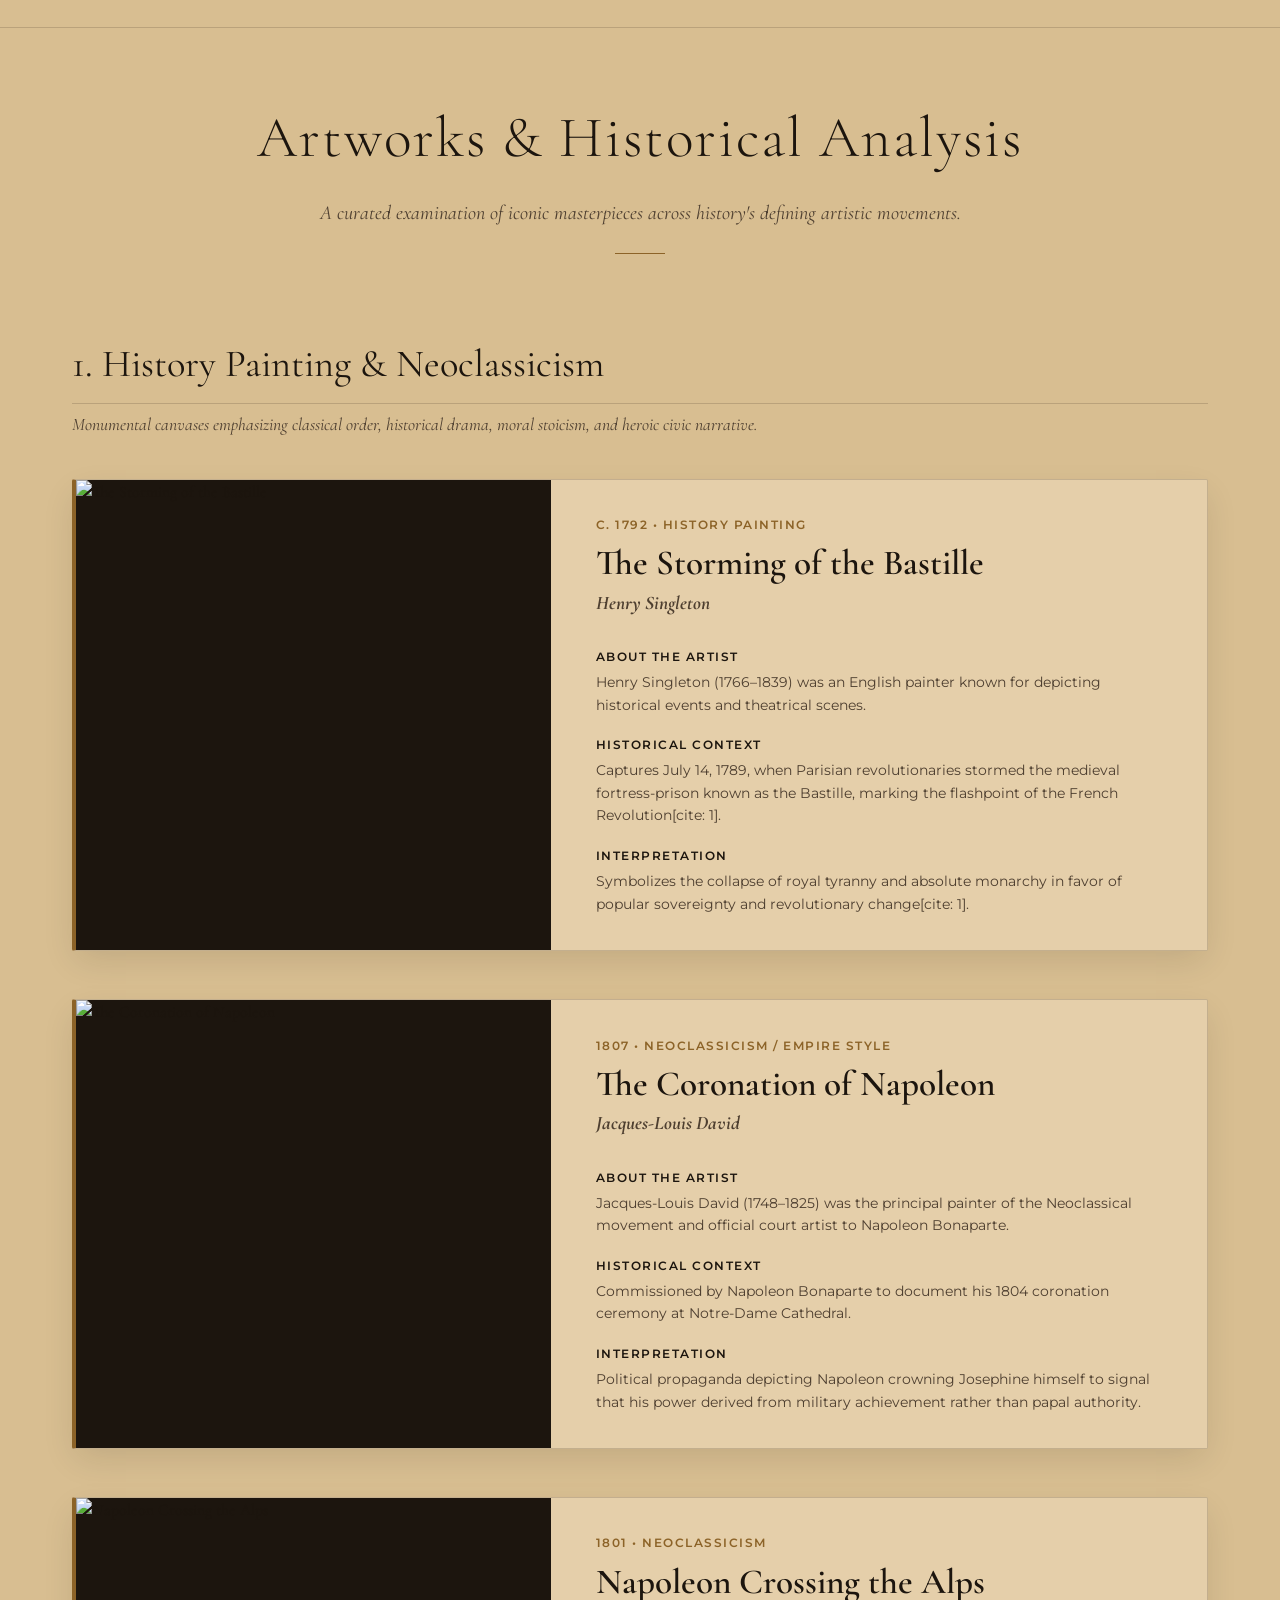
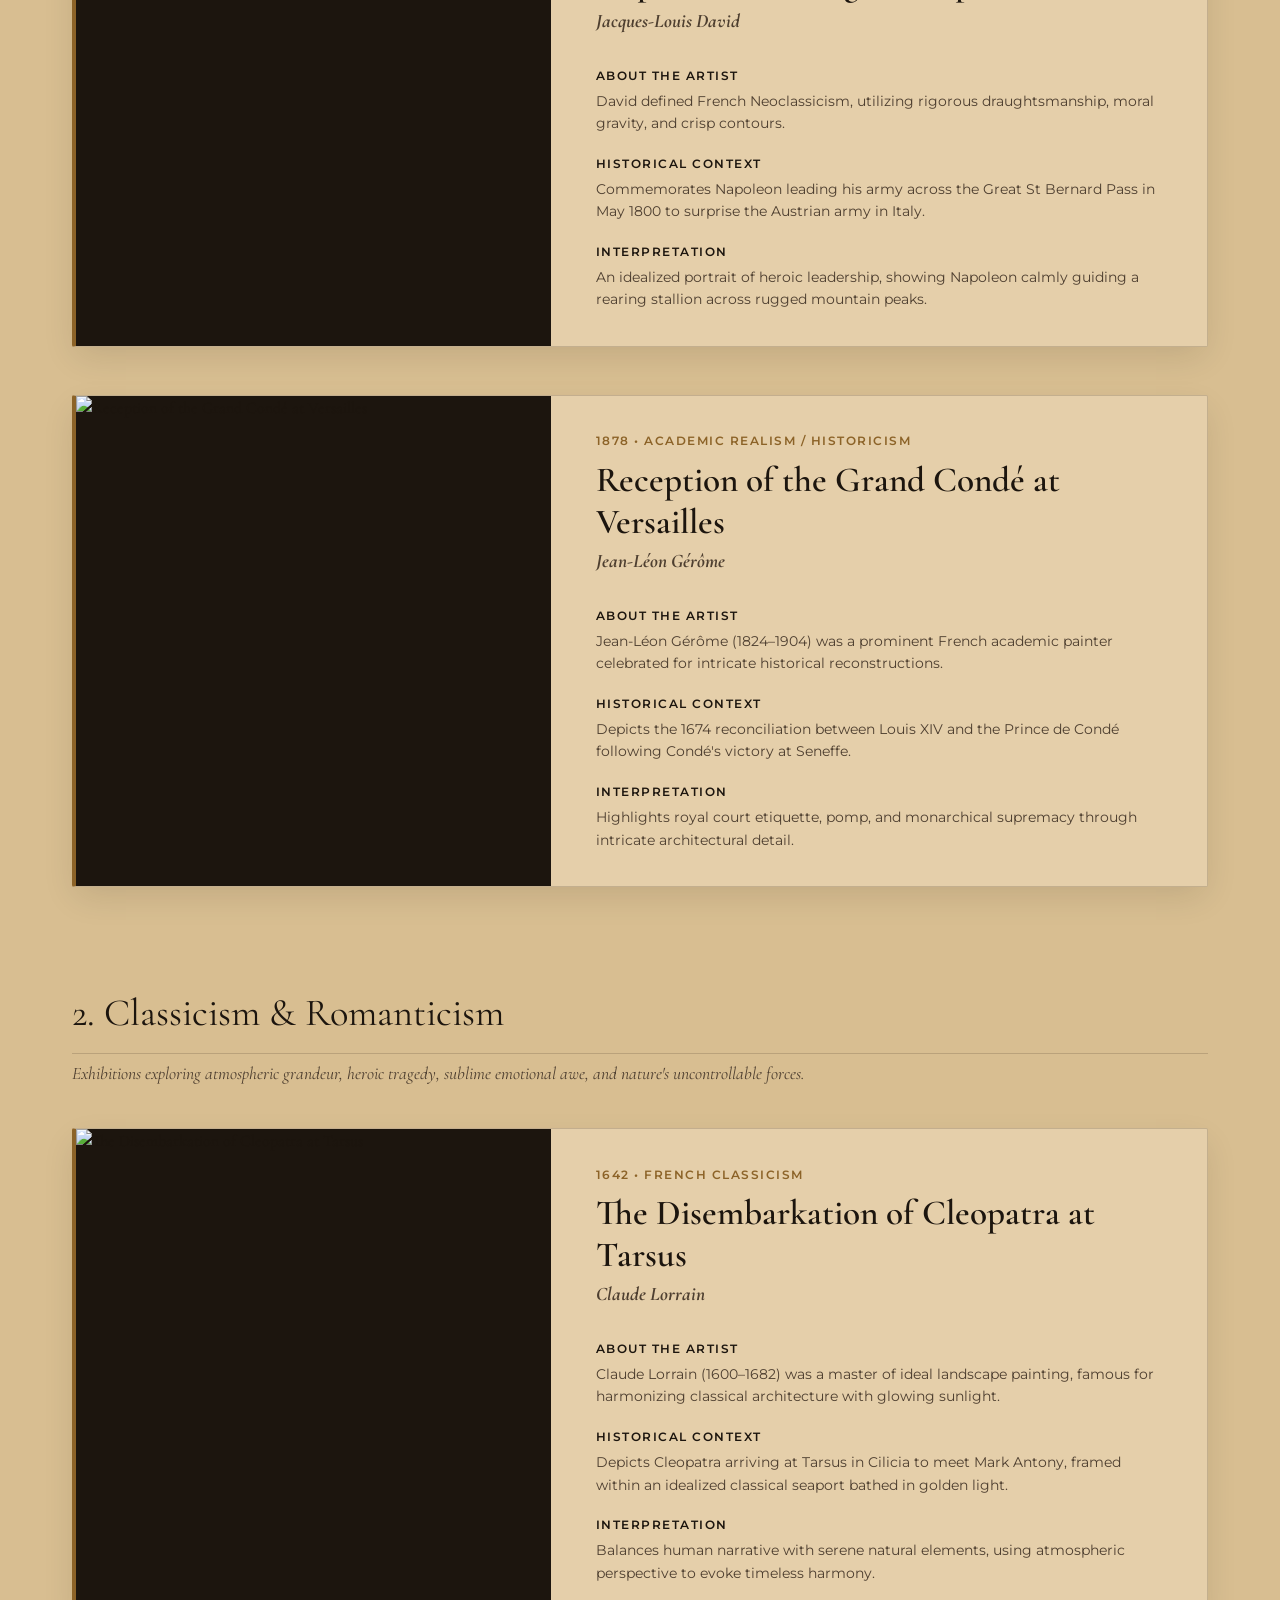
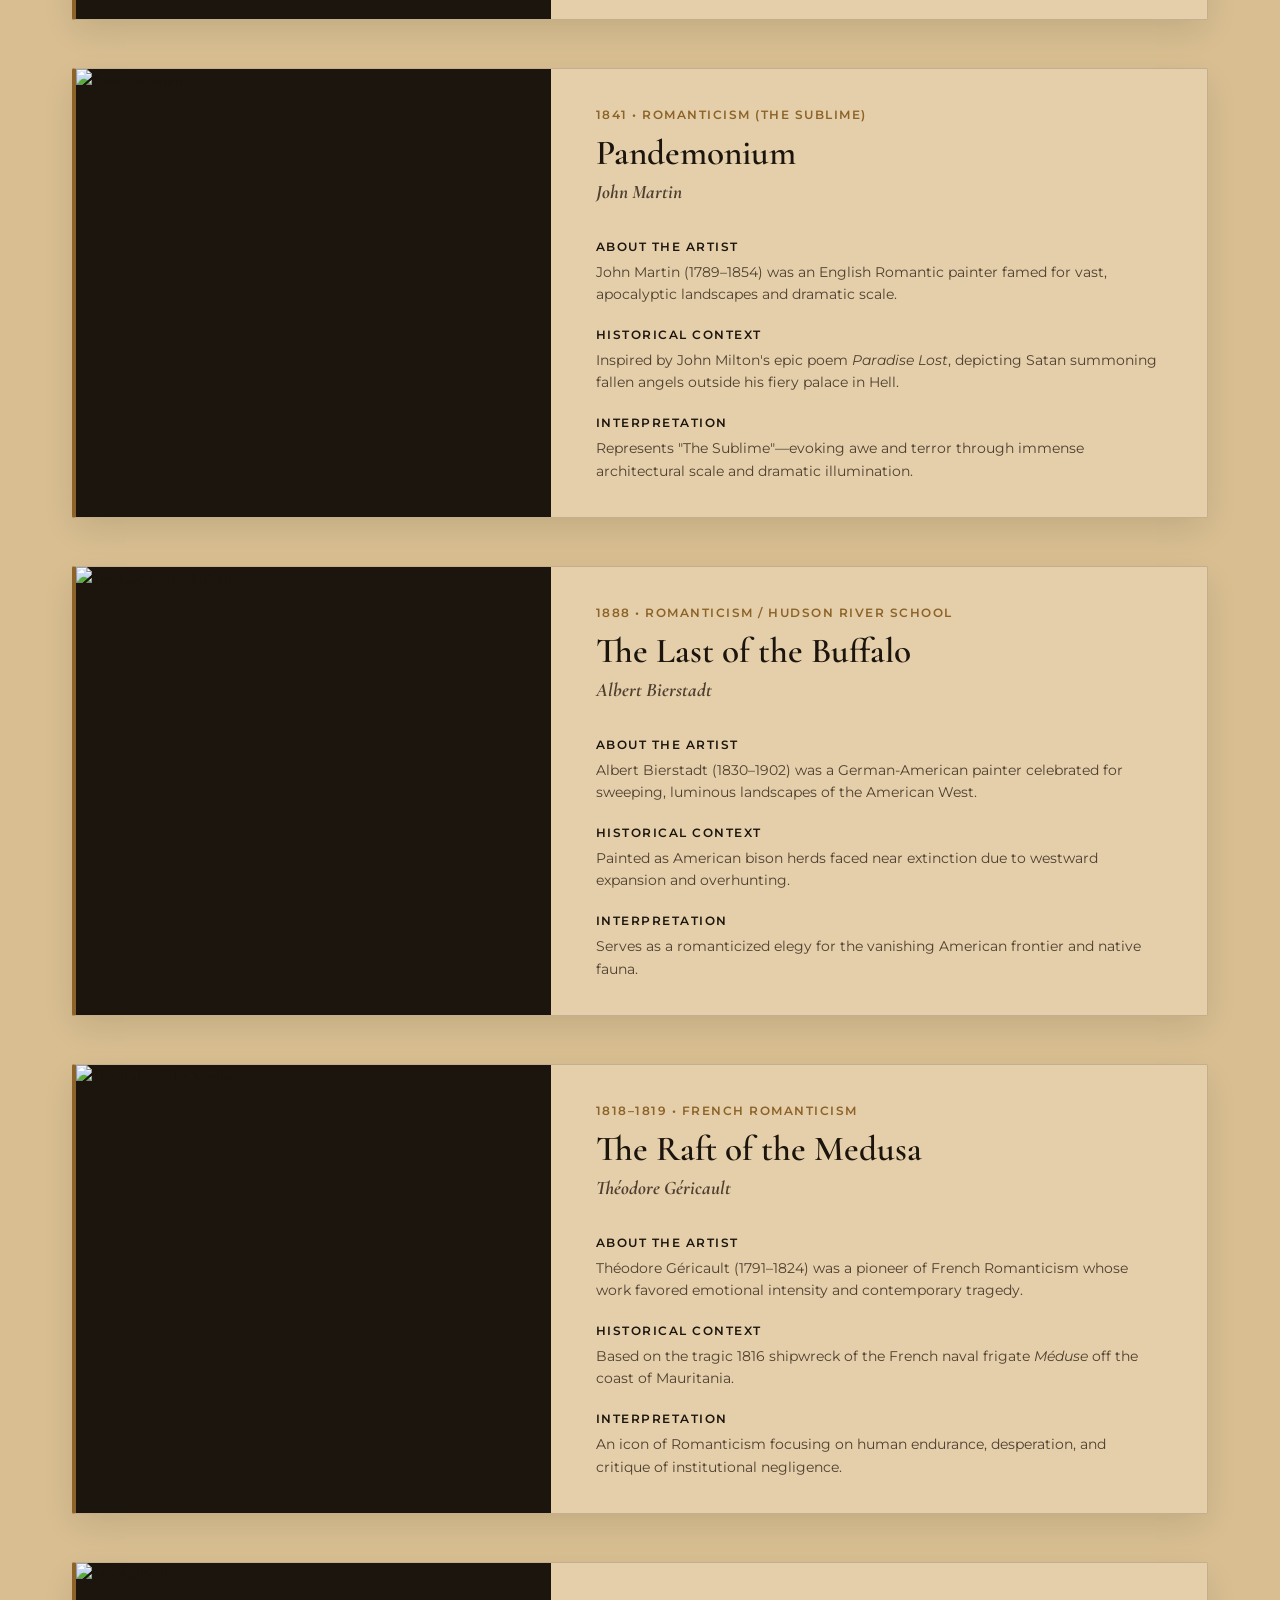
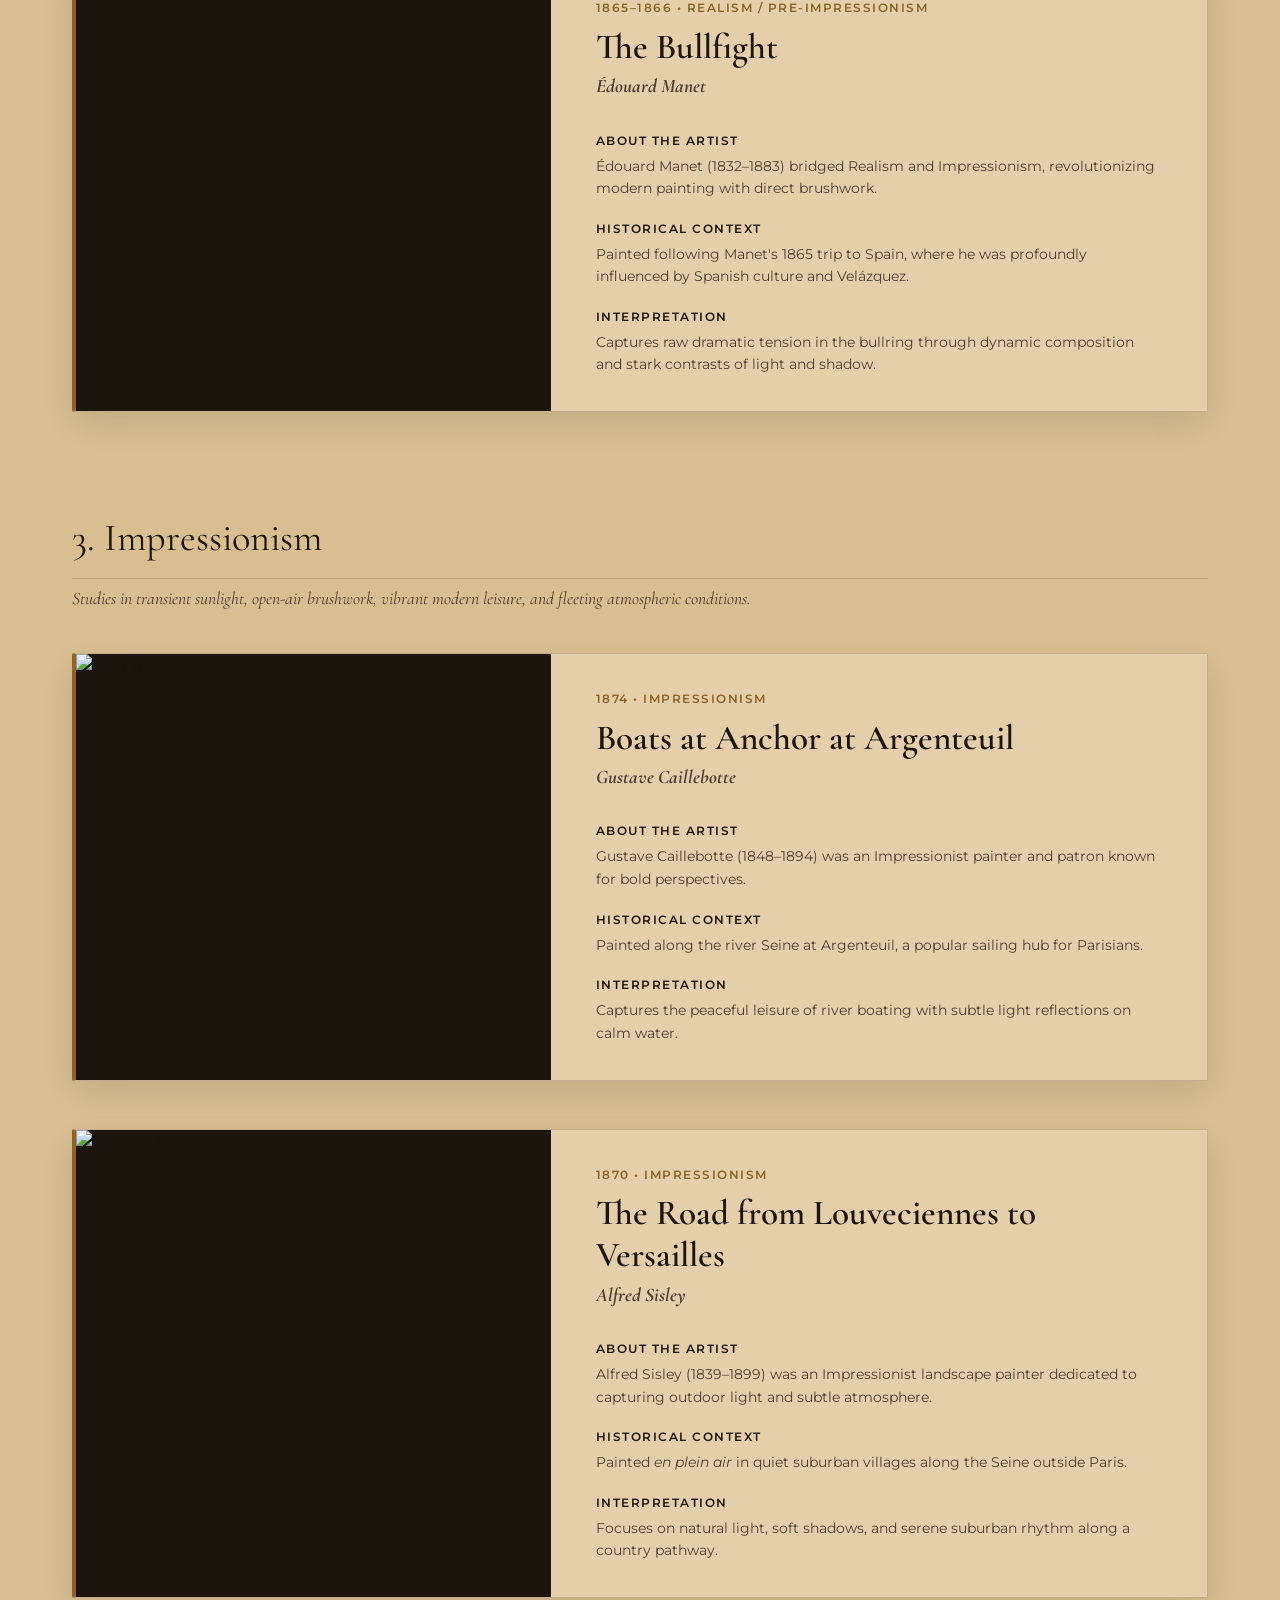
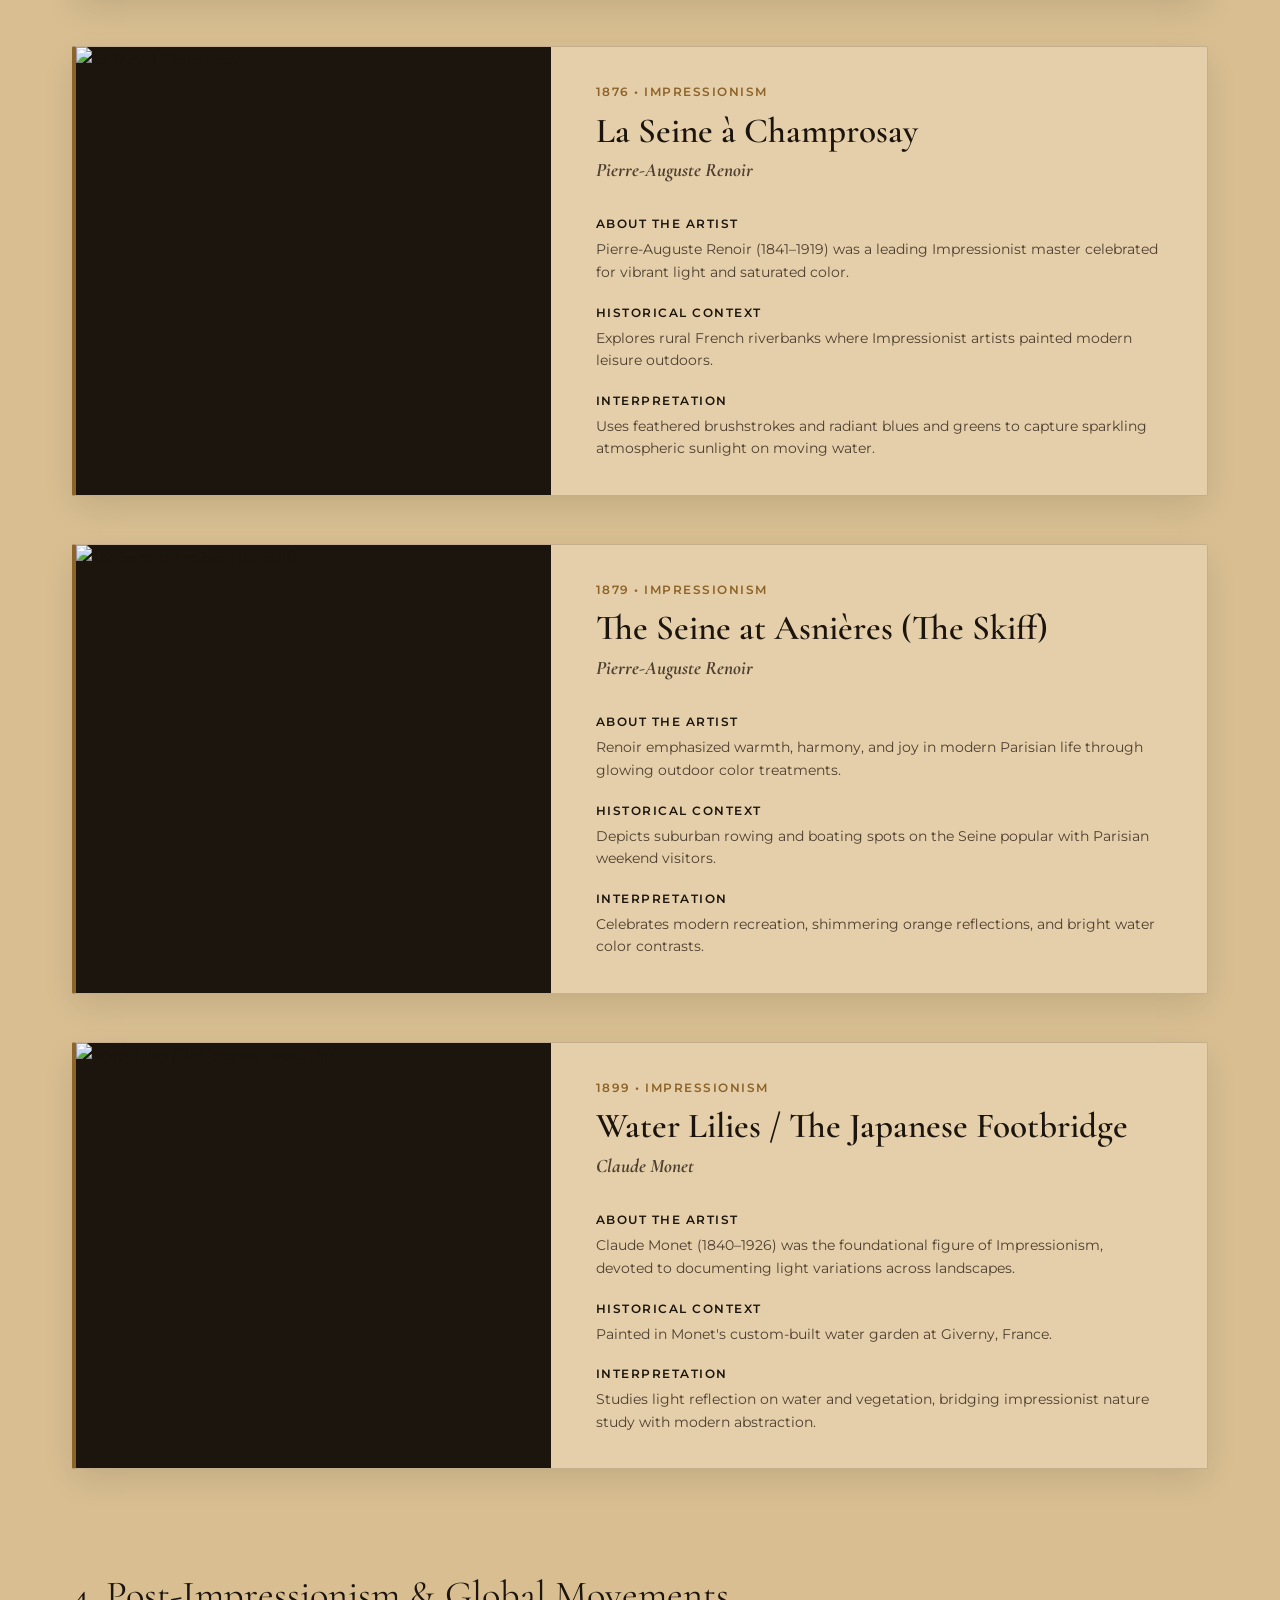
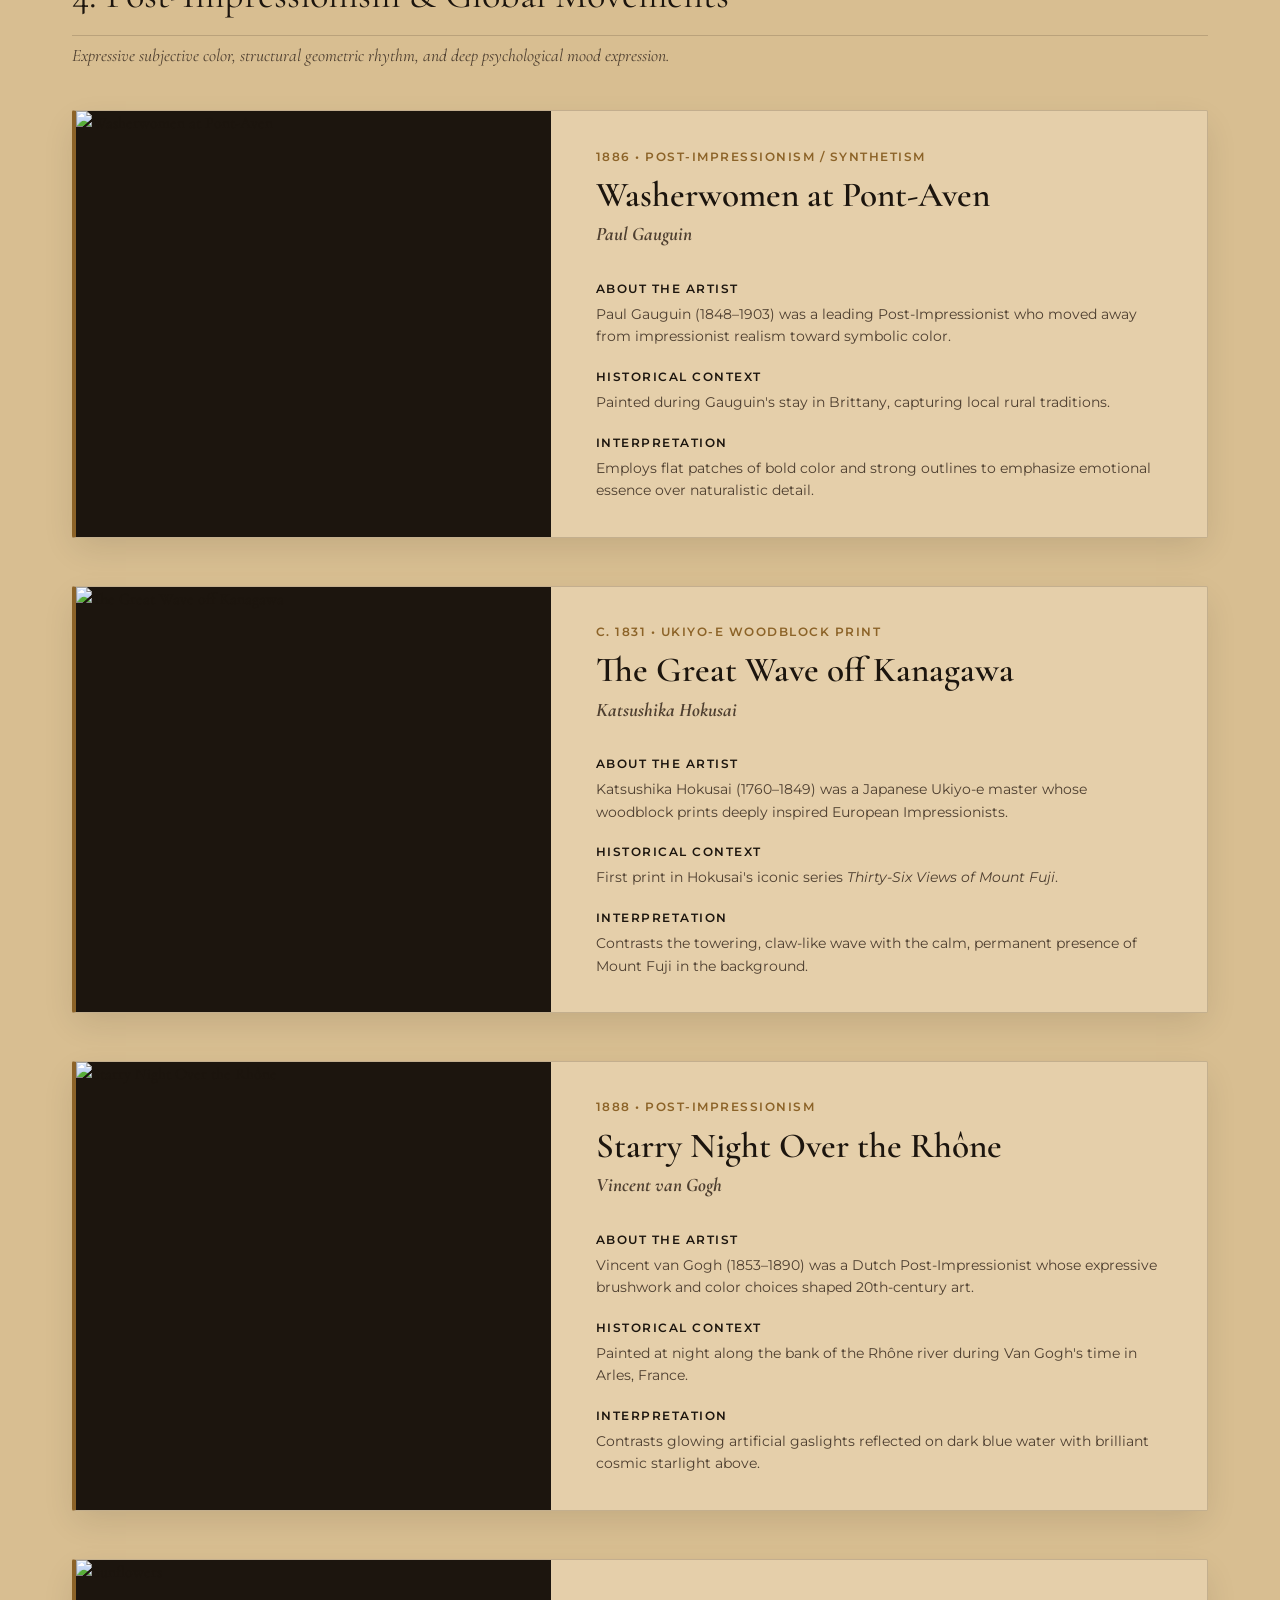
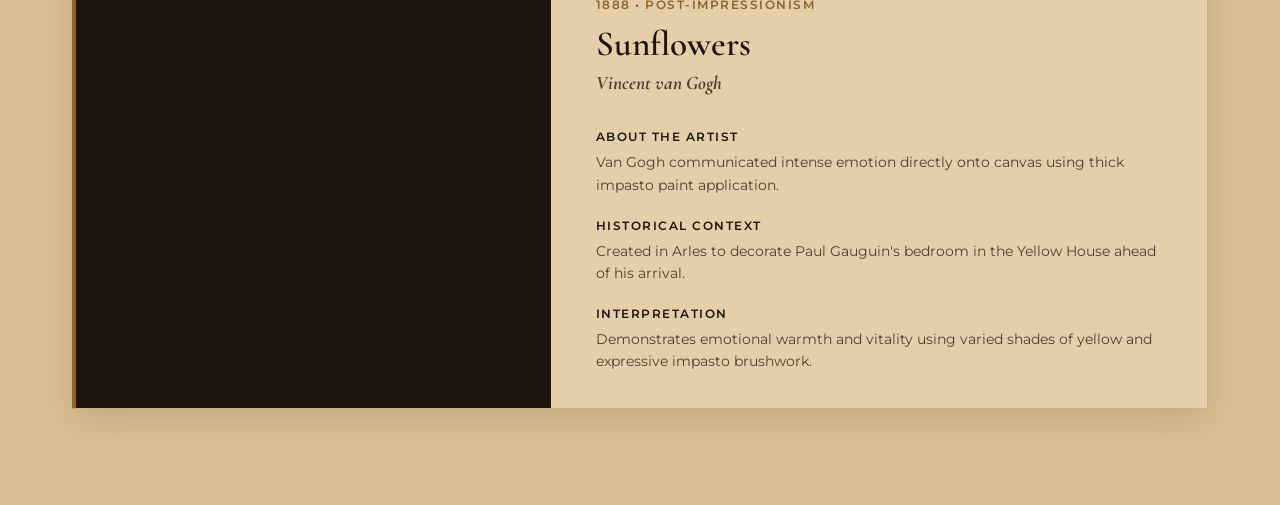
==== commit d48c5c69: "Update artworks.html" ====
--- a/artworks.html
+++ b/artworks.html
@@ -5,7 +5,6 @@
   <meta name="viewport" content="width=device-width, initial-scale=1.0">
   <title>Artworks & Historical Analysis | Virtual Art Gallery</title>
   
-  <!-- Google Fonts for Luxury Museum Styling -->
   <link rel="preconnect" href="https://fonts.googleapis.com">
   <link rel="preconnect" href="https://fonts.gstatic.com" crossorigin>
   <link href="https://fonts.googleapis.com/css2?family=Cormorant+Garamond:ital,wght@0,300;0,400;0,600;0,700;1,400&family=Montserrat:wght@300;400;500;600&display=swap" rel="stylesheet">
@@ -14,12 +13,10 @@
 </head>
 <body>
 
-  <!-- Minimalist Sandstone Top Bar -->
   <header class="top-bar"></header>
 
   <main class="gallery-container">
     
-    <!-- Page Header -->
     <header class="page-header">
       <h1>Artworks & Historical Analysis</h1>
       <p class="page-subtitle">A curated examination of iconic masterpieces across history's defining artistic movements.</p>
@@ -34,10 +31,9 @@
       </div>
 
       <div class="artwork-grid">
-        <!-- Artwork 1 -->
-        <article class="artwork-card">
-          <div class="artwork-image-container">
-            <img src="images/Henry_Singleton_the_Storming_of_the_Bastille.jpg" alt="The Storming of the Bastille">
+        <article class="artwork-card">
+          <div class="artwork-image-container">
+            <img src="https://upload.wikimedia.org/wikipedia/commons/4/4e/Prise_de_la_Bastille.jpg" alt="The Storming of the Bastille">
           </div>
           <div class="artwork-details">
             <span class="artwork-meta">c. 1792 &bull; History Painting</span>
@@ -48,12 +44,10 @@
               <h5>About the Artist</h5>
               <p>Henry Singleton (1766–1839) was an English painter known for depicting historical events and theatrical scenes.</p>
             </div>
-
             <div class="analysis-block">
               <h5>Historical Context</h5>
               <p>Captures July 14, 1789, when Parisian revolutionaries stormed the medieval fortress-prison known as the Bastille, marking the flashpoint of the French Revolution[cite: 1].</p>
             </div>
-            
             <div class="analysis-block">
               <h5>Interpretation</h5>
               <p>Symbolizes the collapse of royal tyranny and absolute monarchy in favor of popular sovereignty and revolutionary change[cite: 1].</p>
@@ -61,10 +55,9 @@
           </div>
         </article>
 
-        <!-- Artwork 2 -->
-        <article class="artwork-card">
-          <div class="artwork-image-container">
-            <img src="images/napolean crowning.jpg" alt="The Coronation of Napoleon">
+        <article class="artwork-card">
+          <div class="artwork-image-container">
+            <img src="https://upload.wikimedia.org/wikipedia/commons/1/1e/Jacques-Louis_David_-_The_Coronation_of_Napoleon_-_Google_Art_Project.jpg" alt="The Coronation of Napoleon">
           </div>
           <div class="artwork-details">
             <span class="artwork-meta">1807 &bull; Neoclassicism / Empire Style</span>
@@ -75,12 +68,10 @@
               <h5>About the Artist</h5>
               <p>Jacques-Louis David (1748–1825) was the principal painter of the Neoclassical movement and official court artist to Napoleon Bonaparte.</p>
             </div>
-
             <div class="analysis-block">
               <h5>Historical Context</h5>
               <p>Commissioned by Napoleon Bonaparte to document his 1804 coronation ceremony at Notre-Dame Cathedral.</p>
             </div>
-            
             <div class="analysis-block">
               <h5>Interpretation</h5>
               <p>Political propaganda depicting Napoleon crowning Josephine himself to signal that his power derived from military achievement rather than papal authority.</p>
@@ -88,10 +79,9 @@
           </div>
         </article>
 
-        <!-- Artwork 3 -->
-        <article class="artwork-card">
-          <div class="artwork-image-container">
-            <img src="images/napolean.jpg" alt="Napoleon Crossing the Alps">
+        <article class="artwork-card">
+          <div class="artwork-image-container">
+            <img src="https://upload.wikimedia.org/wikipedia/commons/0/0e/David_-_Napoleon_crossing_the_Alps_-_Malmaison2.jpg" alt="Napoleon Crossing the Alps">
           </div>
           <div class="artwork-details">
             <span class="artwork-meta">1801 &bull; Neoclassicism</span>
@@ -102,12 +92,10 @@
               <h5>About the Artist</h5>
               <p>David defined French Neoclassicism, utilizing rigorous draughtsmanship, moral gravity, and crisp contours.</p>
             </div>
-
             <div class="analysis-block">
               <h5>Historical Context</h5>
               <p>Commemorates Napoleon leading his army across the Great St Bernard Pass in May 1800 to surprise the Austrian army in Italy.</p>
             </div>
-            
             <div class="analysis-block">
               <h5>Interpretation</h5>
               <p>An idealized portrait of heroic leadership, showing Napoleon calmly guiding a rearing stallion across rugged mountain peaks.</p>
@@ -115,10 +103,9 @@
           </div>
         </article>
 
-        <!-- Artwork 4 -->
-        <article class="artwork-card">
-          <div class="artwork-image-container">
-            <img src="images/Geromeconde.jpg" alt="Reception of the Grand Condé at Versailles">
+        <article class="artwork-card">
+          <div class="artwork-image-container">
+            <img src="https://upload.wikimedia.org/wikipedia/commons/b/b3/Jean-L%C3%A9on_G%C3%A9r%C3%B4me_-_R%C3%A9ception_du_Grand_Cond%C3%A9_%C3%A0_Versailles.jpg" alt="Reception of the Grand Condé at Versailles">
           </div>
           <div class="artwork-details">
             <span class="artwork-meta">1878 &bull; Academic Realism / Historicism</span>
@@ -129,12 +116,10 @@
               <h5>About the Artist</h5>
               <p>Jean-Léon Gérôme (1824–1904) was a prominent French academic painter celebrated for intricate historical reconstructions.</p>
             </div>
-
             <div class="analysis-block">
               <h5>Historical Context</h5>
               <p>Depicts the 1674 reconciliation between Louis XIV and the Prince de Condé following Condé's victory at Seneffe.</p>
             </div>
-            
             <div class="analysis-block">
               <h5>Interpretation</h5>
               <p>Highlights royal court etiquette, pomp, and monarchical supremacy through intricate architectural detail.</p>
@@ -152,10 +137,9 @@
       </div>
 
       <div class="artwork-grid">
-        <!-- Artwork 5 -->
-        <article class="artwork-card">
-          <div class="artwork-image-container">
-            <img src="images/The_Disembarkation_of_Cleopatra_at_Tarsus_1642_Claude_Lorrain.jpg" alt="The Disembarkation of Cleopatra at Tarsus">
+        <article class="artwork-card">
+          <div class="artwork-image-container">
+            <img src="https://upload.wikimedia.org/wikipedia/commons/a/a2/Claude_Lorrain_-_The_Disembarkation_of_Cleopatra_at_Tarsus_-_WGA05001.jpg" alt="The Disembarkation of Cleopatra at Tarsus">
           </div>
           <div class="artwork-details">
             <span class="artwork-meta">1642 &bull; French Classicism</span>
@@ -166,12 +150,10 @@
               <h5>About the Artist</h5>
               <p>Claude Lorrain (1600–1682) was a master of ideal landscape painting, famous for harmonizing classical architecture with glowing sunlight.</p>
             </div>
-
             <div class="analysis-block">
               <h5>Historical Context</h5>
               <p>Depicts Cleopatra arriving at Tarsus in Cilicia to meet Mark Antony, framed within an idealized classical seaport bathed in golden light.</p>
             </div>
-            
             <div class="analysis-block">
               <h5>Interpretation</h5>
               <p>Balances human narrative with serene natural elements, using atmospheric perspective to evoke timeless harmony.</p>
@@ -179,10 +161,9 @@
           </div>
         </article>
 
-        <!-- Artwork 6 -->
-        <article class="artwork-card">
-          <div class="artwork-image-container">
-            <img src="images/pandemonium.JPG" alt="Pandemonium">
+        <article class="artwork-card">
+          <div class="artwork-image-container">
+            <img src="https://upload.wikimedia.org/wikipedia/commons/f/f3/John_Martin_-_Pandemonium_-_Google_Art_Project.jpg" alt="Pandemonium">
           </div>
           <div class="artwork-details">
             <span class="artwork-meta">1841 &bull; Romanticism (The Sublime)</span>
@@ -193,12 +174,10 @@
               <h5>About the Artist</h5>
               <p>John Martin (1789–1854) was an English Romantic painter famed for vast, apocalyptic landscapes and dramatic scale.</p>
             </div>
-
             <div class="analysis-block">
               <h5>Historical Context</h5>
               <p>Inspired by John Milton's epic poem <em>Paradise Lost</em>, depicting Satan summoning fallen angels outside his fiery palace in Hell.</p>
             </div>
-            
             <div class="analysis-block">
               <h5>Interpretation</h5>
               <p>Represents "The Sublime"—evoking awe and terror through immense architectural scale and dramatic illumination.</p>
@@ -206,10 +185,9 @@
           </div>
         </article>
 
-        <!-- Artwork 7 -->
-        <article class="artwork-card">
-          <div class="artwork-image-container">
-            <img src="images/the last buffalo.jpg" alt="The Last of the Buffalo">
+        <article class="artwork-card">
+          <div class="artwork-image-container">
+            <img src="https://upload.wikimedia.org/wikipedia/commons/d/df/The_Last_of_the_Buffalo_by_Albert_Bierstadt_NGA.jpg" alt="The Last of the Buffalo">
           </div>
           <div class="artwork-details">
             <span class="artwork-meta">1888 &bull; Romanticism / Hudson River School</span>
@@ -220,12 +198,10 @@
               <h5>About the Artist</h5>
               <p>Albert Bierstadt (1830–1902) was a German-American painter celebrated for sweeping, luminous landscapes of the American West.</p>
             </div>
-
             <div class="analysis-block">
               <h5>Historical Context</h5>
               <p>Painted as American bison herds faced near extinction due to westward expansion and overhunting.</p>
             </div>
-            
             <div class="analysis-block">
               <h5>Interpretation</h5>
               <p>Serves as a romanticized elegy for the vanishing American frontier and native fauna.</p>
@@ -233,10 +209,9 @@
           </div>
         </article>
 
-        <!-- Artwork 8 -->
-        <article class="artwork-card">
-          <div class="artwork-image-container">
-            <img src="images/raft of medusa.jpg" alt="The Raft of the Medusa">
+        <article class="artwork-card">
+          <div class="artwork-image-container">
+            <img src="https://upload.wikimedia.org/wikipedia/commons/1/15/JEAN_LOUIS_TH%C3%89ODORE_G%C3%89RICAULT_-_La_Balsa_de_la_Medusa_%28Museo_del_Louvre%2C_1818-19%29.jpg" alt="The Raft of the Medusa">
           </div>
           <div class="artwork-details">
             <span class="artwork-meta">1818–1819 &bull; French Romanticism</span>
@@ -247,12 +222,10 @@
               <h5>About the Artist</h5>
               <p>Théodore Géricault (1791–1824) was a pioneer of French Romanticism whose work favored emotional intensity and contemporary tragedy.</p>
             </div>
-
             <div class="analysis-block">
               <h5>Historical Context</h5>
               <p>Based on the tragic 1816 shipwreck of the French naval frigate <em>Méduse</em> off the coast of Mauritania.</p>
             </div>
-            
             <div class="analysis-block">
               <h5>Interpretation</h5>
               <p>An icon of Romanticism focusing on human endurance, desperation, and critique of institutional negligence.</p>
@@ -260,10 +233,9 @@
           </div>
         </article>
 
-        <!-- Artwork 9 -->
-        <article class="artwork-card">
-          <div class="artwork-image-container">
-            <img src="images/the bull fight.jpg" alt="The Bullfight">
+        <article class="artwork-card">
+          <div class="artwork-image-container">
+            <img src="https://upload.wikimedia.org/wikipedia/commons/e/eb/Edouard_Manet_-_Bullfight_-_Google_Art_Project.jpg" alt="The Bullfight">
           </div>
           <div class="artwork-details">
             <span class="artwork-meta">1865–1866 &bull; Realism / Pre-Impressionism</span>
@@ -274,12 +246,10 @@
               <h5>About the Artist</h5>
               <p>Édouard Manet (1832–1883) bridged Realism and Impressionism, revolutionizing modern painting with direct brushwork.</p>
             </div>
-
             <div class="analysis-block">
               <h5>Historical Context</h5>
               <p>Painted following Manet's 1865 trip to Spain, where he was profoundly influenced by Spanish culture and Velázquez.</p>
             </div>
-            
             <div class="analysis-block">
               <h5>Interpretation</h5>
               <p>Captures raw dramatic tension in the bullring through dynamic composition and stark contrasts of light and shadow.</p>
@@ -297,10 +267,9 @@
       </div>
 
       <div class="artwork-grid">
-        <!-- Artwork 10 -->
-        <article class="artwork-card">
-          <div class="artwork-image-container">
-            <img src="images/violers a argenteuil.jpg" alt="Boats at Anchor at Argenteuil">
+        <article class="artwork-card">
+          <div class="artwork-image-container">
+            <img src="https://upload.wikimedia.org/wikipedia/commons/2/23/Gustave_Caillebotte_-_Voiliers_%C3%A0_Argenteuil.jpg" alt="Boats at Anchor at Argenteuil">
           </div>
           <div class="artwork-details">
             <span class="artwork-meta">1874 &bull; Impressionism</span>
@@ -311,12 +280,10 @@
               <h5>About the Artist</h5>
               <p>Gustave Caillebotte (1848–1894) was an Impressionist painter and patron known for bold perspectives.</p>
             </div>
-
             <div class="analysis-block">
               <h5>Historical Context</h5>
               <p>Painted along the river Seine at Argenteuil, a popular sailing hub for Parisians.</p>
             </div>
-            
             <div class="analysis-block">
               <h5>Interpretation</h5>
               <p>Captures the peaceful leisure of river boating with subtle light reflections on calm water.</p>
@@ -324,10 +291,9 @@
           </div>
         </article>
 
-        <!-- Artwork 11 -->
-        <article class="artwork-card">
-          <div class="artwork-image-container">
-            <img src="images/road-in-louveciennes.jpg" alt="The Road from Louveciennes to Versailles">
+        <article class="artwork-card">
+          <div class="artwork-image-container">
+            <img src="https://upload.wikimedia.org/wikipedia/commons/4/4b/Alfred_Sisley_-_Chemin_de_Louveciennes_%C3%A0_Versailles.jpg" alt="The Road from Louveciennes to Versailles">
           </div>
           <div class="artwork-details">
             <span class="artwork-meta">1870 &bull; Impressionism</span>
@@ -338,12 +304,10 @@
               <h5>About the Artist</h5>
               <p>Alfred Sisley (1839–1899) was an Impressionist landscape painter dedicated to capturing outdoor light and subtle atmosphere.</p>
             </div>
-
             <div class="analysis-block">
               <h5>Historical Context</h5>
               <p>Painted <em>en plein air</em> in quiet suburban villages along the Seine outside Paris.</p>
             </div>
-            
             <div class="analysis-block">
               <h5>Interpretation</h5>
               <p>Focuses on natural light, soft shadows, and serene suburban rhythm along a country pathway.</p>
@@ -351,10 +315,9 @@
           </div>
         </article>
 
-        <!-- Artwork 12 -->
-        <article class="artwork-card">
-          <div class="artwork-image-container">
-            <img src="images/Pierre-Auguste_Renoir_-_La_Seine_à_Champrosay.jpg" alt="La Seine à Champrosay">
+        <article class="artwork-card">
+          <div class="artwork-image-container">
+            <img src="https://upload.wikimedia.org/wikipedia/commons/1/1a/Pierre-Auguste_Renoir_-_La_Seine_%C3%A0_Champrosay.jpg" alt="La Seine à Champrosay">
           </div>
           <div class="artwork-details">
             <span class="artwork-meta">1876 &bull; Impressionism</span>
@@ -365,12 +328,10 @@
               <h5>About the Artist</h5>
               <p>Pierre-Auguste Renoir (1841–1919) was a leading Impressionist master celebrated for vibrant light and saturated color.</p>
             </div>
-
             <div class="analysis-block">
               <h5>Historical Context</h5>
               <p>Explores rural French riverbanks where Impressionist artists painted modern leisure outdoors.</p>
             </div>
-            
             <div class="analysis-block">
               <h5>Interpretation</h5>
               <p>Uses feathered brushstrokes and radiant blues and greens to capture sparkling atmospheric sunlight on moving water.</p>
@@ -378,10 +339,9 @@
           </div>
         </article>
 
-        <!-- Artwork 13 -->
-        <article class="artwork-card">
-          <div class="artwork-image-container">
-            <img src="images/sena-en-asnieres-renoir-ver4.webp" alt="The Seine at Asnières (The Skiff)">
+        <article class="artwork-card">
+          <div class="artwork-image-container">
+            <img src="https://upload.wikimedia.org/wikipedia/commons/5/5e/Pierre-Auguste_Renoir_-_The_Skiff_%28La_Yole%29_-_Google_Art_Project.jpg" alt="The Seine at Asnières (The Skiff)">
           </div>
           <div class="artwork-details">
             <span class="artwork-meta">1879 &bull; Impressionism</span>
@@ -392,12 +352,10 @@
               <h5>About the Artist</h5>
               <p>Renoir emphasized warmth, harmony, and joy in modern Parisian life through glowing outdoor color treatments.</p>
             </div>
-
             <div class="analysis-block">
               <h5>Historical Context</h5>
               <p>Depicts suburban rowing and boating spots on the Seine popular with Parisian weekend visitors.</p>
             </div>
-            
             <div class="analysis-block">
               <h5>Interpretation</h5>
               <p>Celebrates modern recreation, shimmering orange reflections, and bright water color contrasts.</p>
@@ -405,10 +363,9 @@
           </div>
         </article>
 
-        <!-- Artwork 14 -->
-        <article class="artwork-card">
-          <div class="artwork-image-container">
-            <img src="images/japanese footbridge.jpeg" alt="Water Lilies / The Japanese Footbridge">
+        <article class="artwork-card">
+          <div class="artwork-image-container">
+            <img src="https://upload.wikimedia.org/wikipedia/commons/f/fd/Water-Lilies-and-Japanese-Bridge-%281897-1899%29-Monet.jpg" alt="Water Lilies / The Japanese Footbridge">
           </div>
           <div class="artwork-details">
             <span class="artwork-meta">1899 &bull; Impressionism</span>
@@ -419,12 +376,10 @@
               <h5>About the Artist</h5>
               <p>Claude Monet (1840–1926) was the foundational figure of Impressionism, devoted to documenting light variations across landscapes.</p>
             </div>
-
             <div class="analysis-block">
               <h5>Historical Context</h5>
               <p>Painted in Monet's custom-built water garden at Giverny, France.</p>
             </div>
-            
             <div class="analysis-block">
               <h5>Interpretation</h5>
               <p>Studies light reflection on water and vegetation, bridging impressionist nature study with modern abstraction.</p>
@@ -442,10 +397,9 @@
       </div>
 
       <div class="artwork-grid">
-        <!-- Artwork 15 -->
-        <article class="artwork-card">
-          <div class="artwork-image-container">
-            <img src="images/washerwoman at pont aven.jpg" alt="Washerwomen at Pont-Aven">
+        <article class="artwork-card">
+          <div class="artwork-image-container">
+            <img src="https://upload.wikimedia.org/wikipedia/commons/7/77/Paul_Gauguin_-_Four_Breton_Women_-_Google_Art_Project.jpg" alt="Washerwomen at Pont-Aven">
           </div>
           <div class="artwork-details">
             <span class="artwork-meta">1886 &bull; Post-Impressionism / Synthetism</span>
@@ -456,11 +410,82 @@
               <h5>About the Artist</h5>
               <p>Paul Gauguin (1848–1903) was a leading Post-Impressionist who moved away from impressionist realism toward symbolic color.</p>
             </div>
-
             <div class="analysis-block">
               <h5>Historical Context</h5>
               <p>Painted during Gauguin's stay in Brittany, capturing local rural traditions.</p>
             </div>
-            
-            <div class="analysis-block">
-              <h5>Interpretation
+            <div class="analysis-block">
+              <h5>Interpretation</h5>
+              <p>Employs flat patches of bold color and strong outlines to emphasize emotional essence over naturalistic detail.</p>
+            </div>
+          </div>
+        </article>
+
+        <article class="artwork-card">
+          <div class="artwork-image-container">
+            <img src="https://upload.wikimedia.org/wikipedia/commons/0/0d/Great_Wave_off_Kanagawa2.jpg" alt="The Great Wave off Kanagawa">
+          </div>
+          <div class="artwork-details">
+            <span class="artwork-meta">c. 1831 &bull; Ukiyo-e Woodblock Print</span>
+            <h3 class="artwork-title">The Great Wave off Kanagawa</h3>
+            <h4 class="artwork-artist">Katsushika Hokusai</h4>
+            
+            <div class="analysis-block">
+              <h5>About the Artist</h5>
+              <p>Katsushika Hokusai (1760–1849) was a Japanese Ukiyo-e master whose woodblock prints deeply inspired European Impressionists.</p>
+            </div>
+            <div class="analysis-block">
+              <h5>Historical Context</h5>
+              <p>First print in Hokusai's iconic series <em>Thirty-Six Views of Mount Fuji</em>.</p>
+            </div>
+            <div class="analysis-block">
+              <h5>Interpretation</h5>
+              <p>Contrasts the towering, claw-like wave with the calm, permanent presence of Mount Fuji in the background.</p>
+            </div>
+          </div>
+        </article>
+
+        <article class="artwork-card">
+          <div class="artwork-image-container">
+            <img src="https://upload.wikimedia.org/wikipedia/commons/9/94/Starry_Night_Over_the_Rhone.jpg" alt="Starry Night Over the Rhône">
+          </div>
+          <div class="artwork-details">
+            <span class="artwork-meta">1888 &bull; Post-Impressionism</span>
+            <h3 class="artwork-title">Starry Night Over the Rhône</h3>
+            <h4 class="artwork-artist">Vincent van Gogh</h4>
+            
+            <div class="analysis-block">
+              <h5>About the Artist</h5>
+              <p>Vincent van Gogh (1853–1890) was a Dutch Post-Impressionist whose expressive brushwork and color choices shaped 20th-century art.</p>
+            </div>
+            <div class="analysis-block">
+              <h5>Historical Context</h5>
+              <p>Painted at night along the bank of the Rhône river during Van Gogh's time in Arles, France.</p>
+            </div>
+            <div class="analysis-block">
+              <h5>Interpretation</h5>
+              <p>Contrasts glowing artificial gaslights reflected on dark blue water with brilliant cosmic starlight above.</p>
+            </div>
+          </div>
+        </article>
+
+        <article class="artwork-card">
+          <div class="artwork-image-container">
+            <img src="https://upload.wikimedia.org/wikipedia/commons/4/46/Vincent_Willem_van_Gogh_127.jpg" alt="Sunflowers">
+          </div>
+          <div class="artwork-details">
+            <span class="artwork-meta">1888 &bull; Post-Impressionism</span>
+            <h3 class="artwork-title">Sunflowers</h3>
+            <h4 class="artwork-artist">Vincent van Gogh</h4>
+            
+            <div class="analysis-block">
+              <h5>About the Artist</h5>
+              <p>Van Gogh communicated intense emotion directly onto canvas using thick impasto paint application.</p>
+            </div>
+            <div class="analysis-block">
+              <h5>Historical Context</h5>
+              <p>Created in Arles to decorate Paul Gauguin's bedroom in the Yellow House ahead of his arrival.</p>
+            </div>
+            <div class="analysis-block">
+              <h5>Interpretation</h5>
+              <p>Demonstrates emotional warmth and vitality using varied shades of yellow and expressive impasto brushwork.</p>
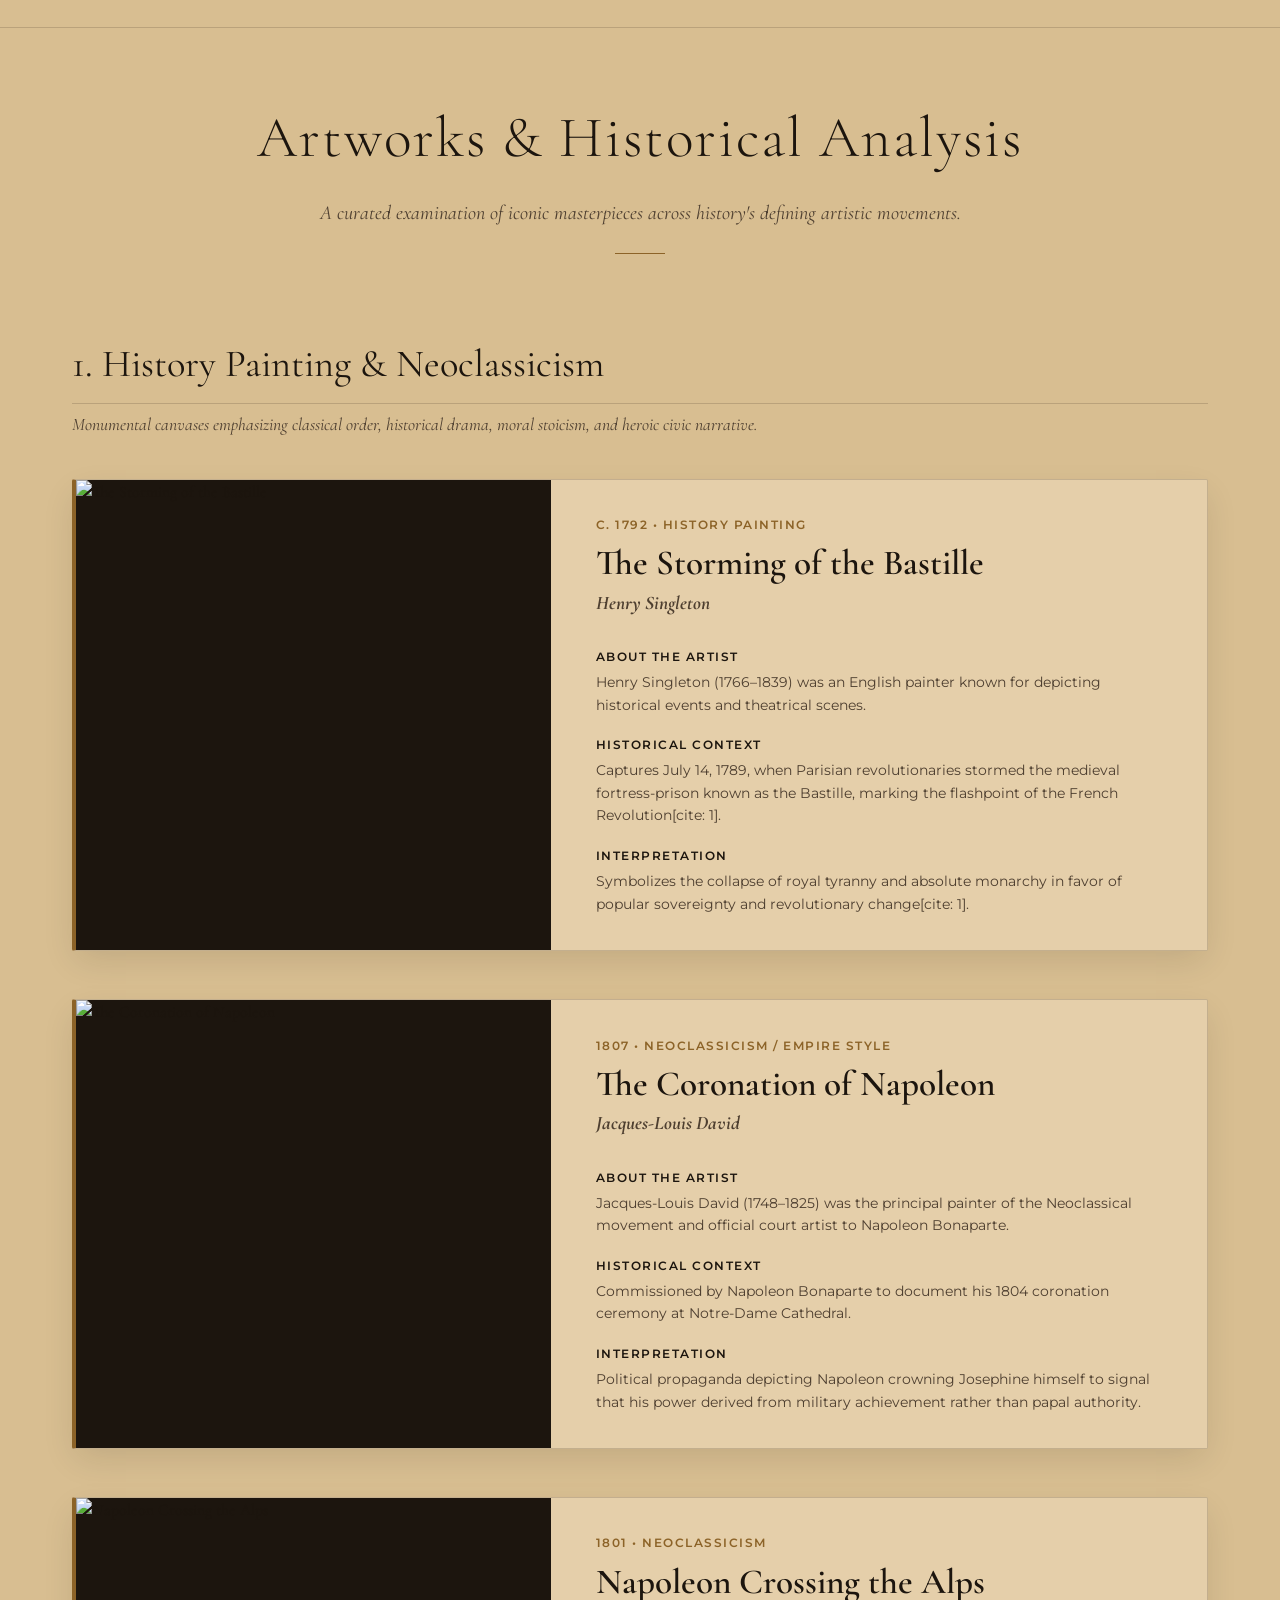
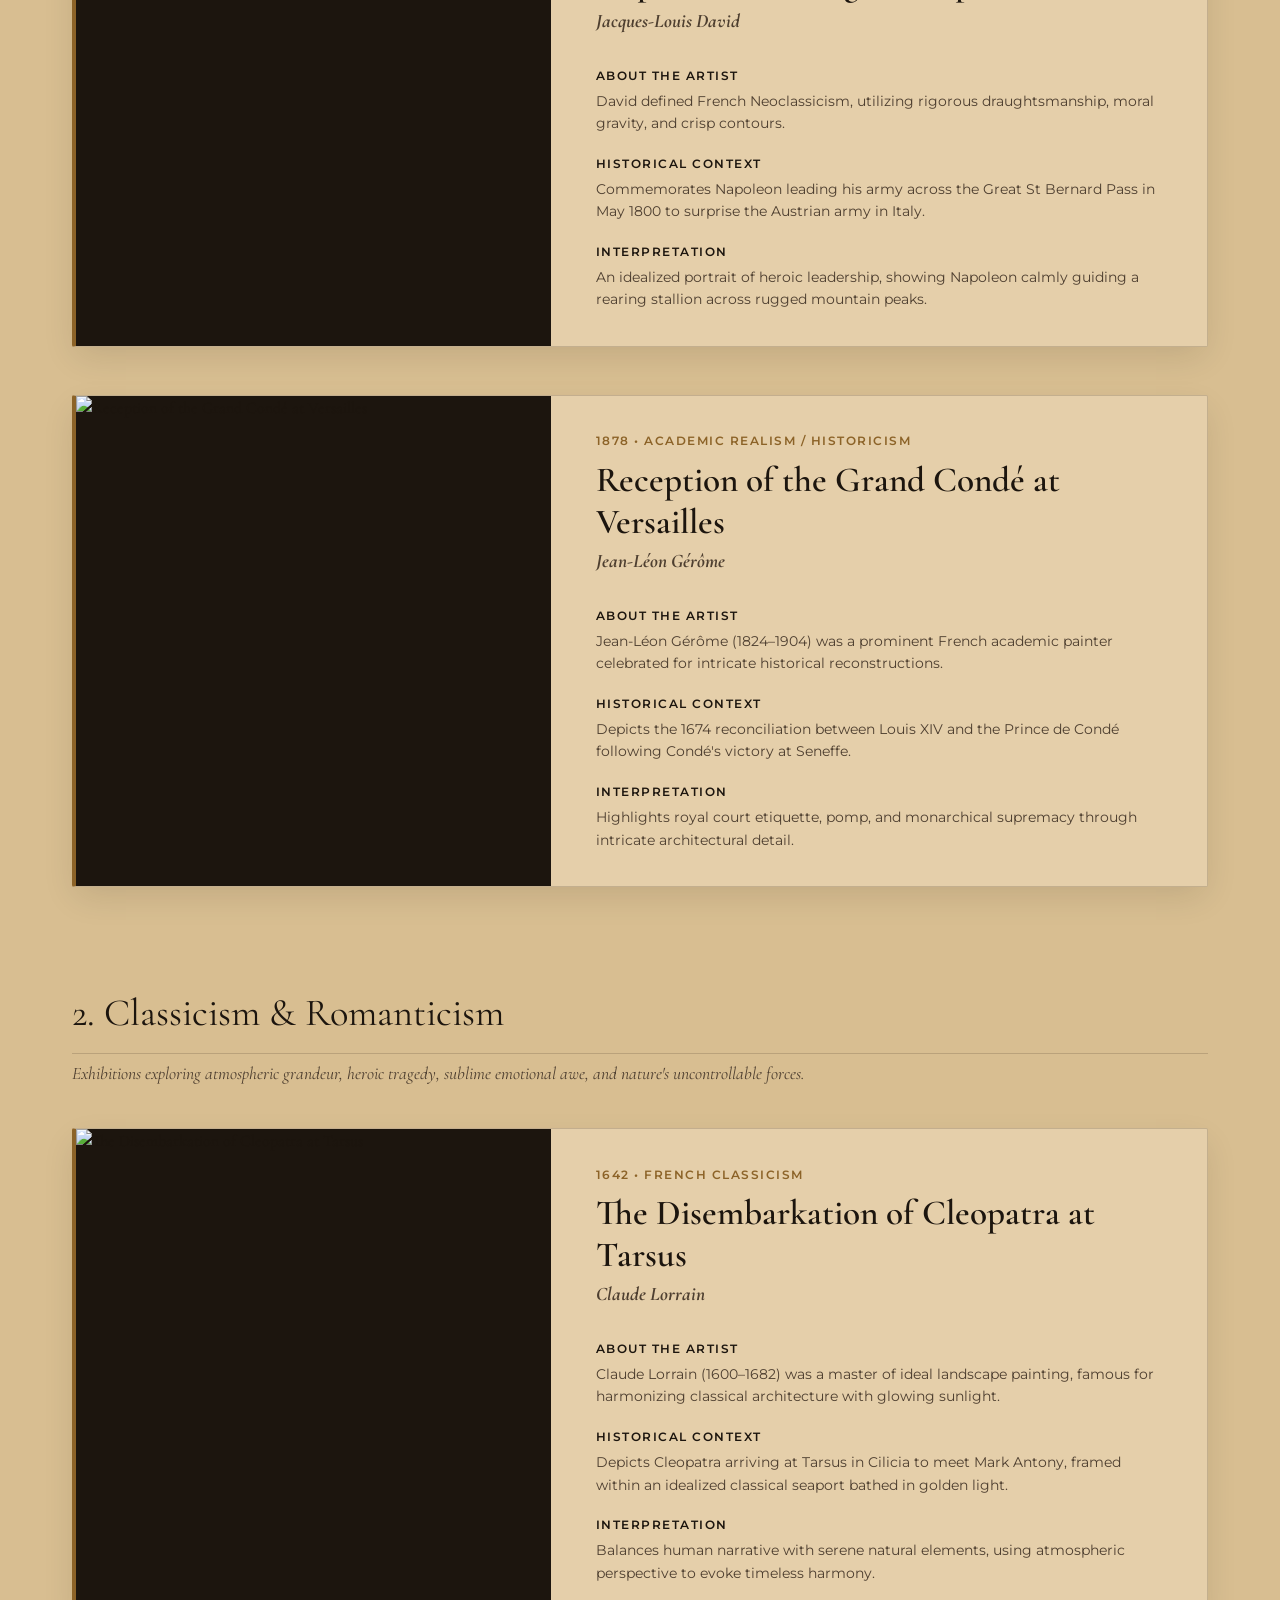
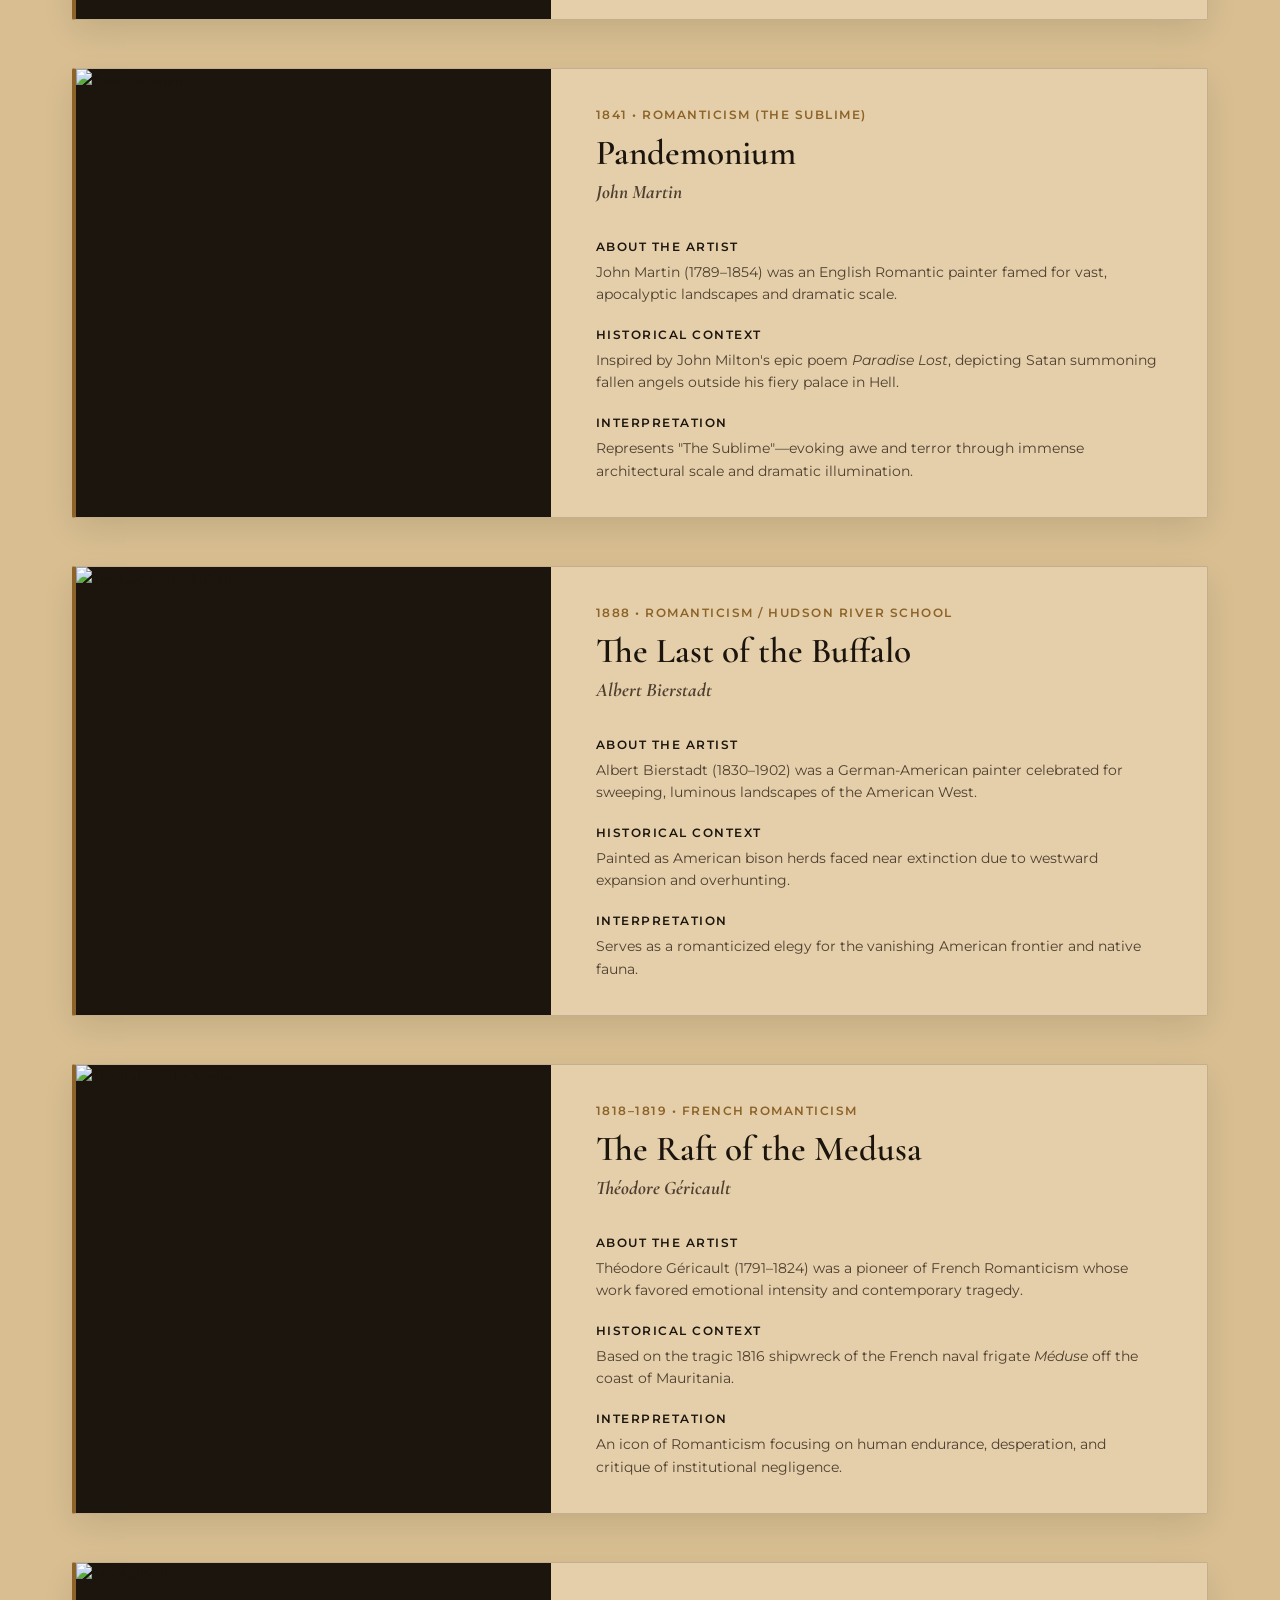
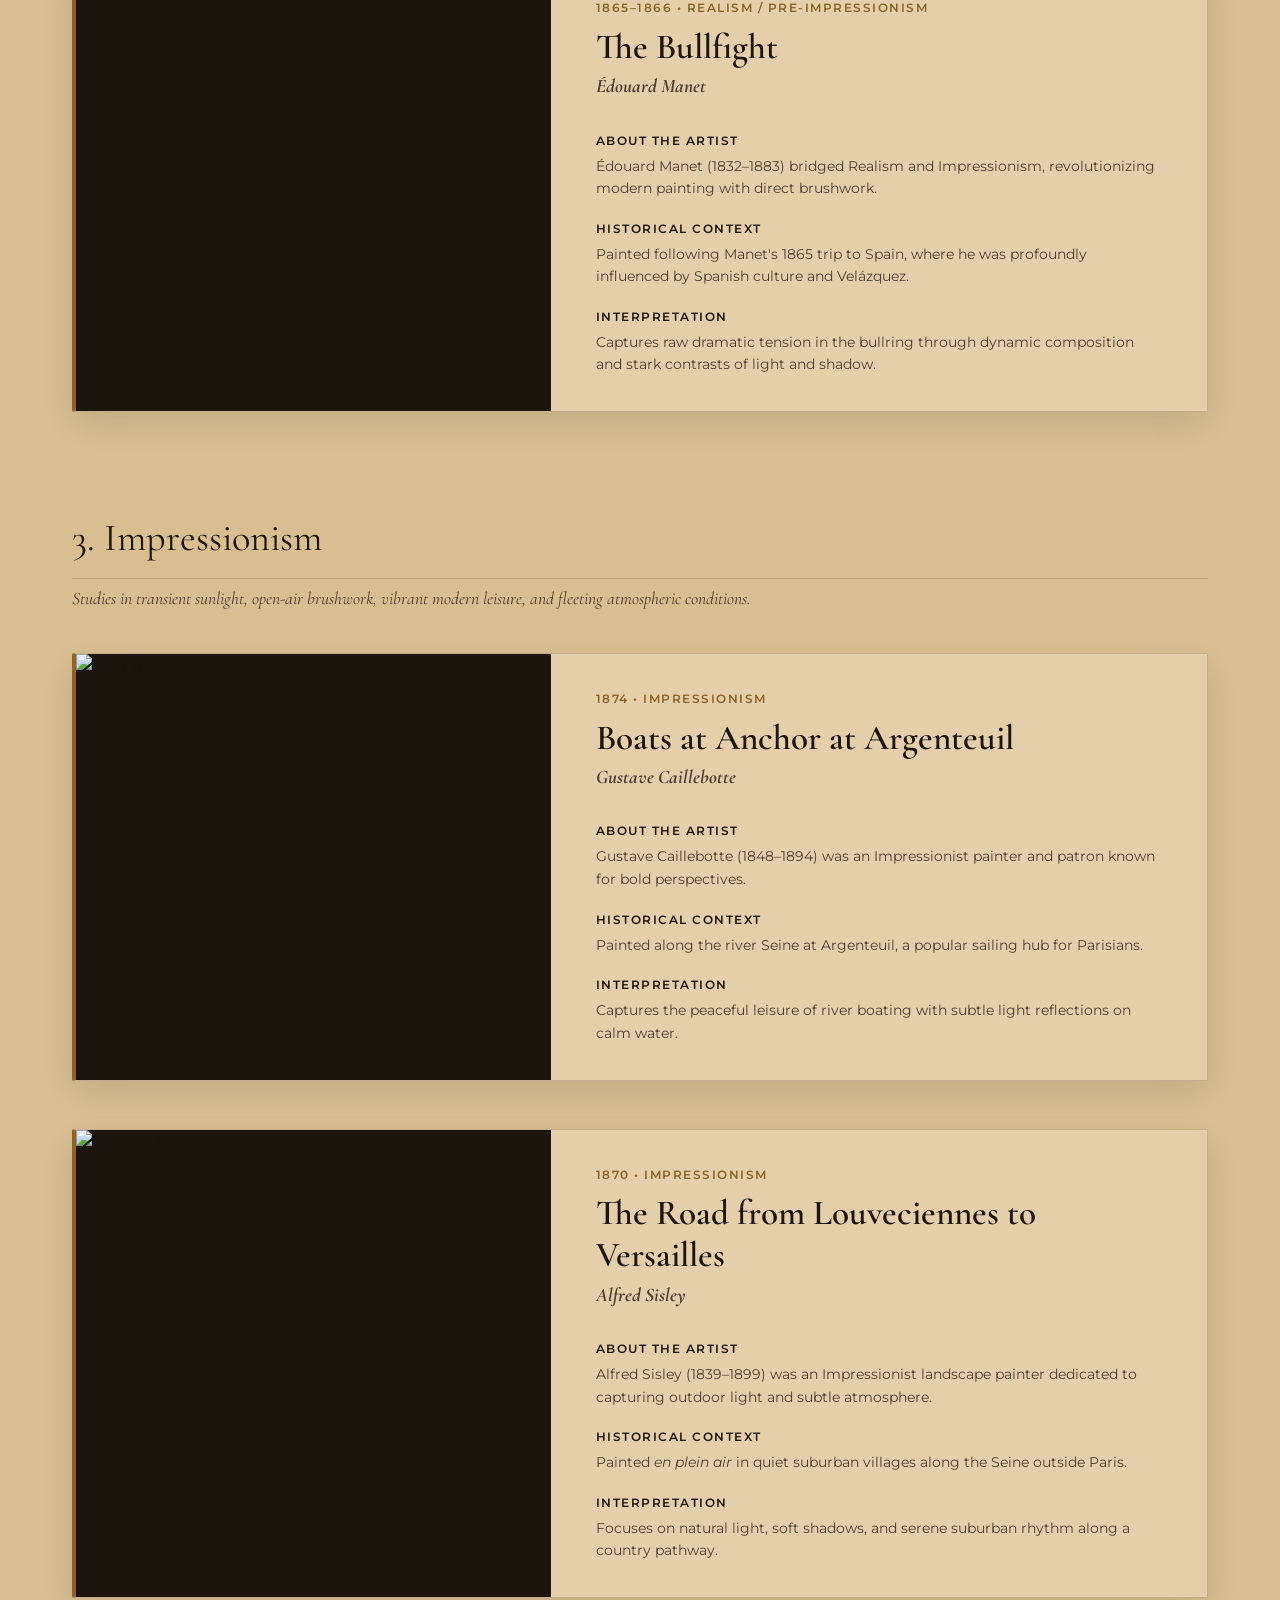
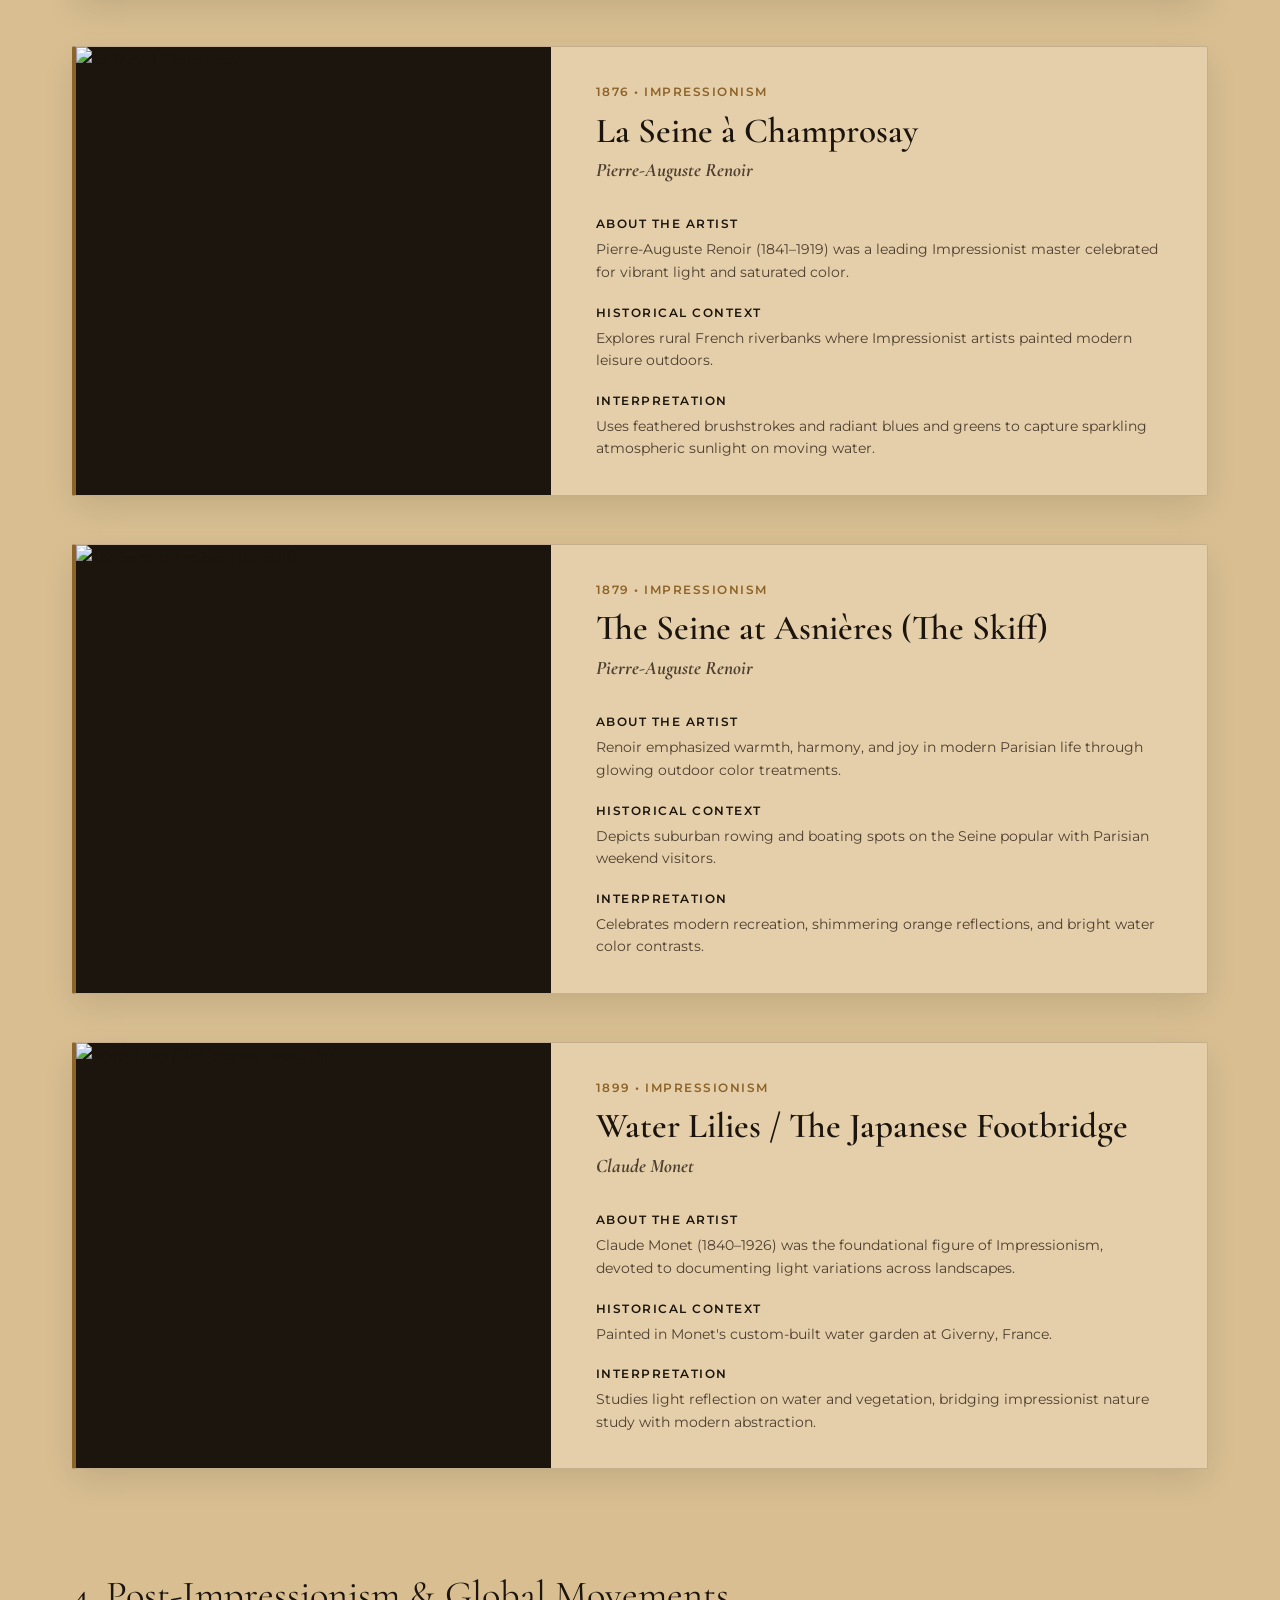
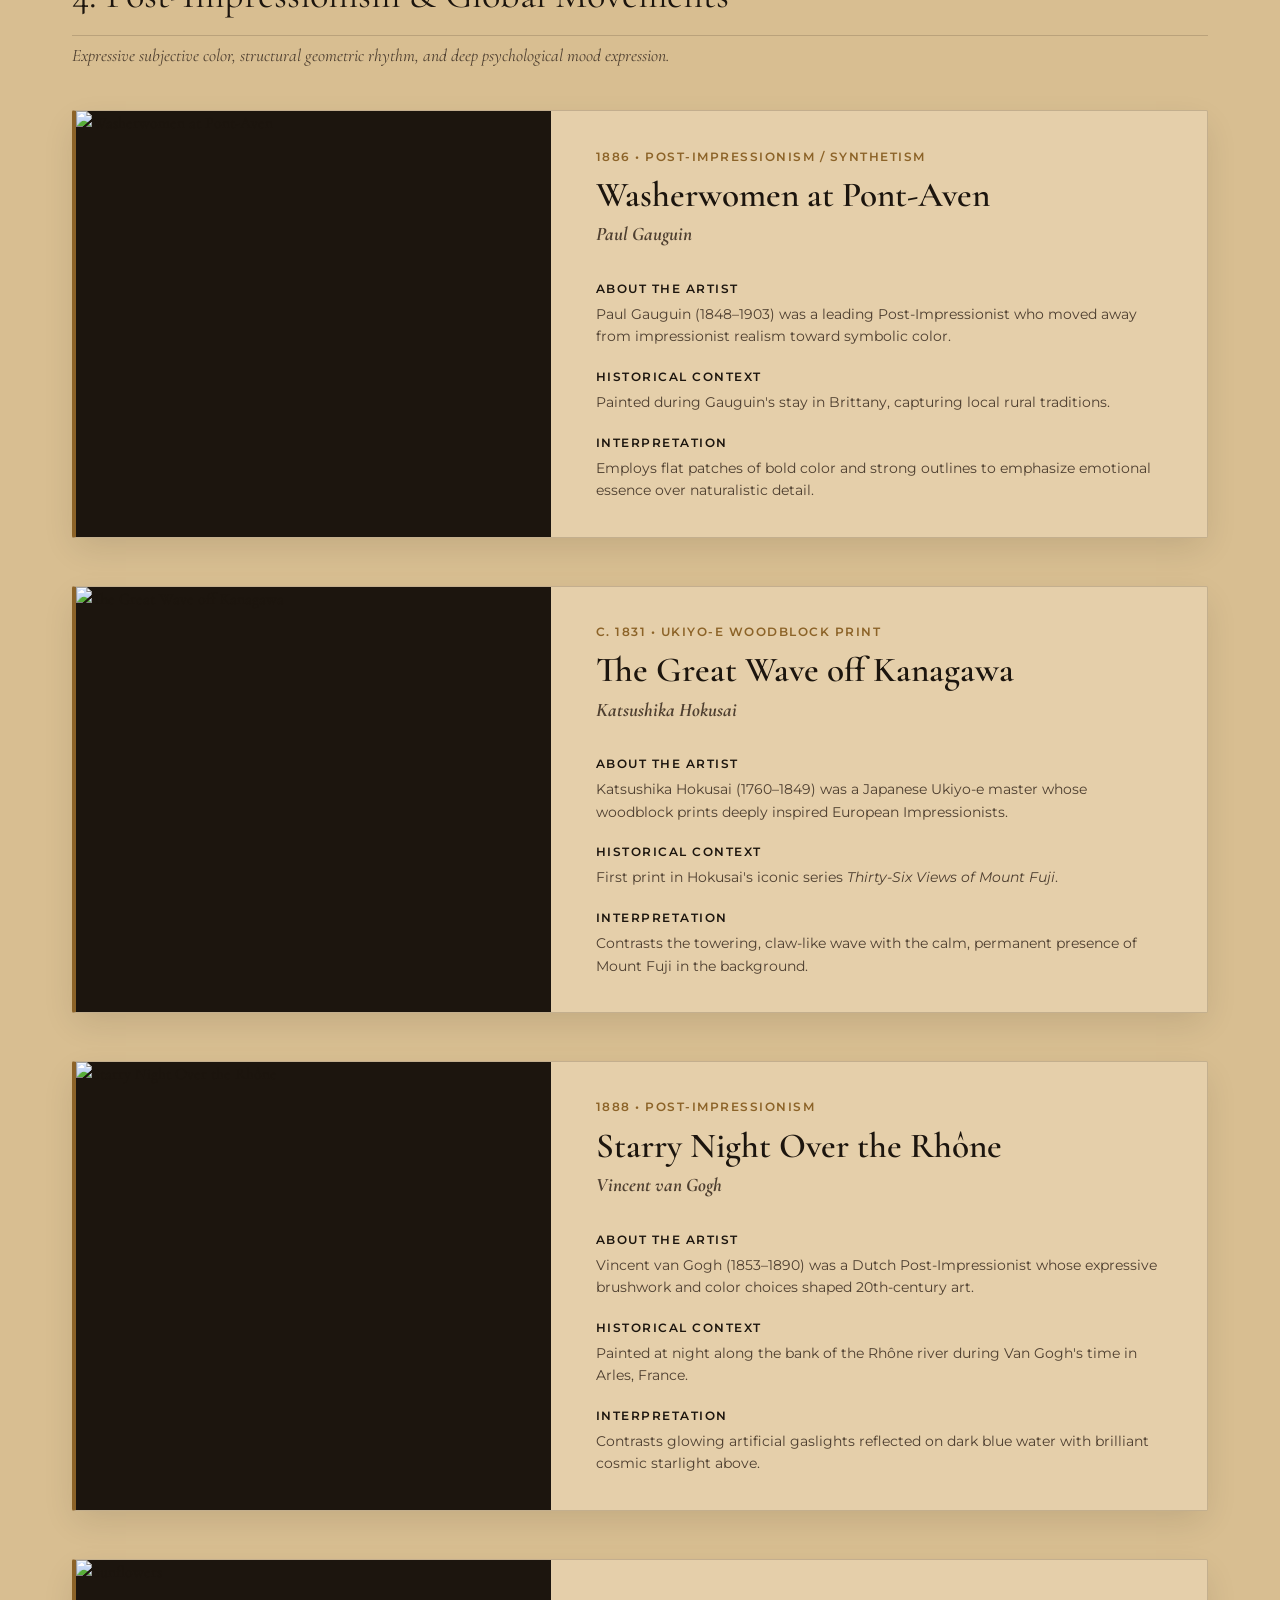
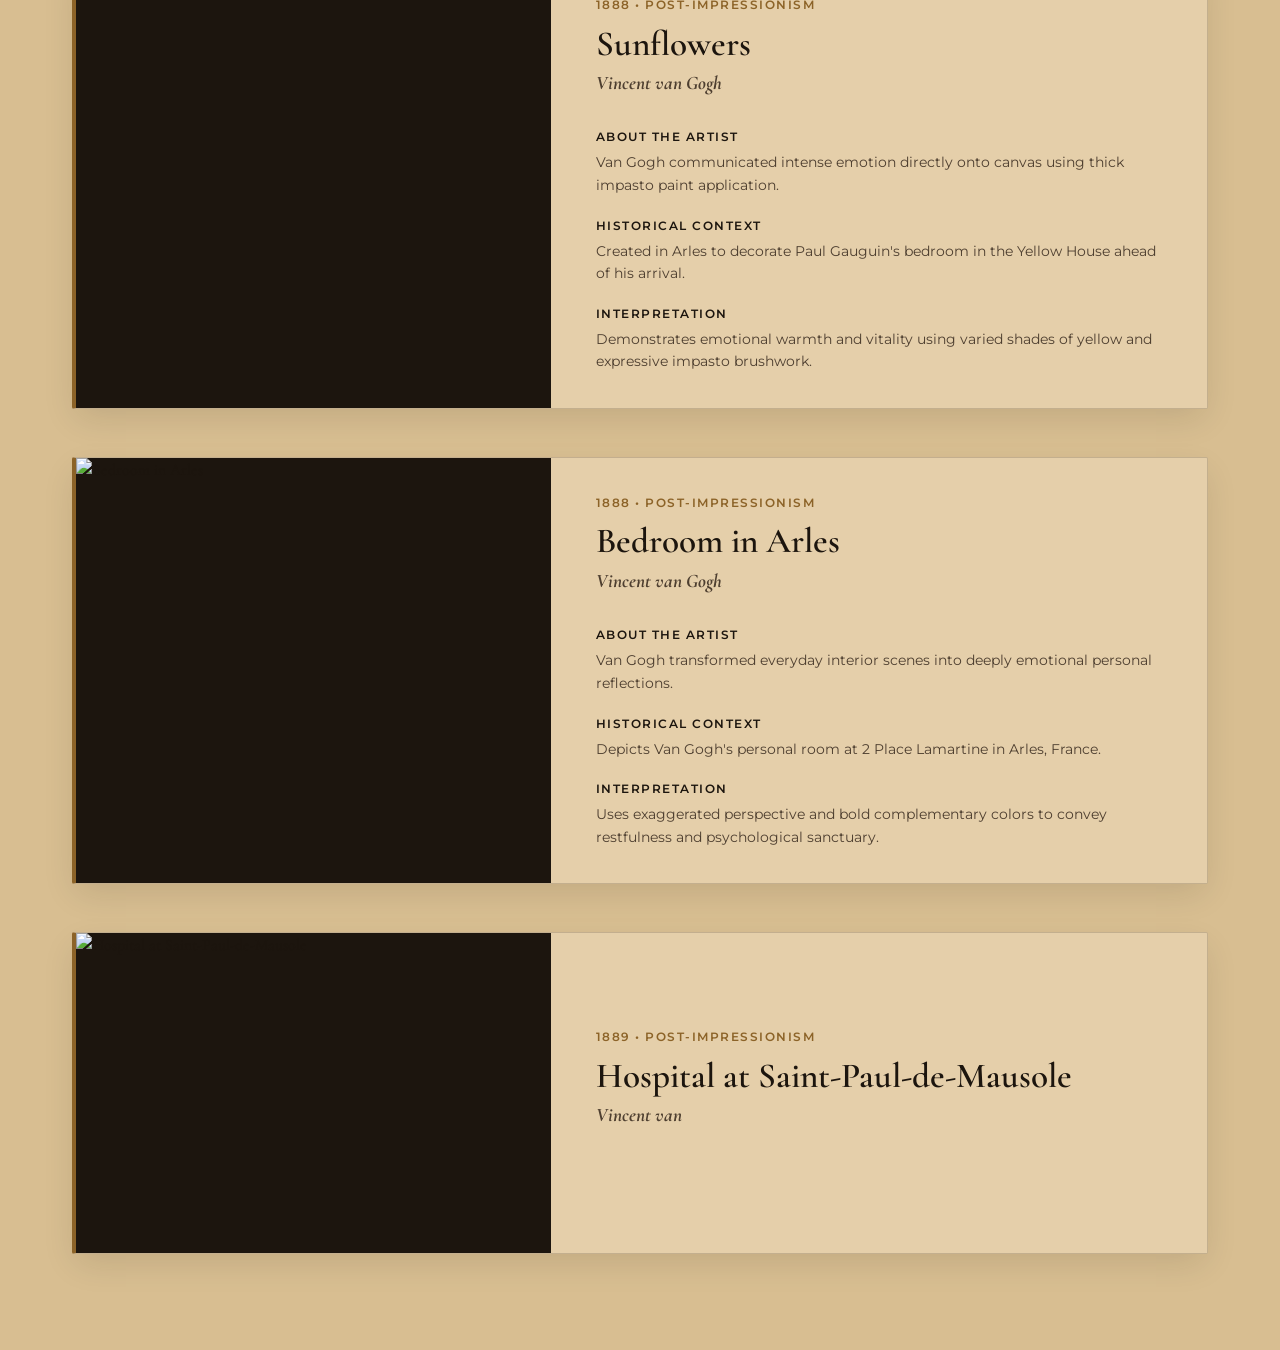
==== commit 6db1ed3d: "Update artworks.html" ====
--- a/artworks.html
+++ b/artworks.html
@@ -33,7 +33,7 @@
       <div class="artwork-grid">
         <article class="artwork-card">
           <div class="artwork-image-container">
-            <img src="https://upload.wikimedia.org/wikipedia/commons/4/4e/Prise_de_la_Bastille.jpg" alt="The Storming of the Bastille">
+            <img src="images/Henry_Singleton_the_Storming_of_the_Bastille.jpg" alt="The Storming of the Bastille">
           </div>
           <div class="artwork-details">
             <span class="artwork-meta">c. 1792 &bull; History Painting</span>
@@ -57,7 +57,7 @@
 
         <article class="artwork-card">
           <div class="artwork-image-container">
-            <img src="https://upload.wikimedia.org/wikipedia/commons/1/1e/Jacques-Louis_David_-_The_Coronation_of_Napoleon_-_Google_Art_Project.jpg" alt="The Coronation of Napoleon">
+            <img src="images/napolean crowning.jpg" alt="The Coronation of Napoleon">
           </div>
           <div class="artwork-details">
             <span class="artwork-meta">1807 &bull; Neoclassicism / Empire Style</span>
@@ -81,7 +81,7 @@
 
         <article class="artwork-card">
           <div class="artwork-image-container">
-            <img src="https://upload.wikimedia.org/wikipedia/commons/0/0e/David_-_Napoleon_crossing_the_Alps_-_Malmaison2.jpg" alt="Napoleon Crossing the Alps">
+            <img src="images/napolean.jpg" alt="Napoleon Crossing the Alps">
           </div>
           <div class="artwork-details">
             <span class="artwork-meta">1801 &bull; Neoclassicism</span>
@@ -105,7 +105,7 @@
 
         <article class="artwork-card">
           <div class="artwork-image-container">
-            <img src="https://upload.wikimedia.org/wikipedia/commons/b/b3/Jean-L%C3%A9on_G%C3%A9r%C3%B4me_-_R%C3%A9ception_du_Grand_Cond%C3%A9_%C3%A0_Versailles.jpg" alt="Reception of the Grand Condé at Versailles">
+            <img src="images/Geromeconde.jpg" alt="Reception of the Grand Condé at Versailles">
           </div>
           <div class="artwork-details">
             <span class="artwork-meta">1878 &bull; Academic Realism / Historicism</span>
@@ -139,7 +139,7 @@
       <div class="artwork-grid">
         <article class="artwork-card">
           <div class="artwork-image-container">
-            <img src="https://upload.wikimedia.org/wikipedia/commons/a/a2/Claude_Lorrain_-_The_Disembarkation_of_Cleopatra_at_Tarsus_-_WGA05001.jpg" alt="The Disembarkation of Cleopatra at Tarsus">
+            <img src="images/The_Disembarkation_of_Cleopatra_at_Tarsus_1642_Claude_Lorrain.jpg" alt="The Disembarkation of Cleopatra at Tarsus">
           </div>
           <div class="artwork-details">
             <span class="artwork-meta">1642 &bull; French Classicism</span>
@@ -163,7 +163,7 @@
 
         <article class="artwork-card">
           <div class="artwork-image-container">
-            <img src="https://upload.wikimedia.org/wikipedia/commons/f/f3/John_Martin_-_Pandemonium_-_Google_Art_Project.jpg" alt="Pandemonium">
+            <img src="images/pandemonium.JPG" alt="Pandemonium">
           </div>
           <div class="artwork-details">
             <span class="artwork-meta">1841 &bull; Romanticism (The Sublime)</span>
@@ -187,7 +187,7 @@
 
         <article class="artwork-card">
           <div class="artwork-image-container">
-            <img src="https://upload.wikimedia.org/wikipedia/commons/d/df/The_Last_of_the_Buffalo_by_Albert_Bierstadt_NGA.jpg" alt="The Last of the Buffalo">
+            <img src="images/the last buffalo.jpg" alt="The Last of the Buffalo">
           </div>
           <div class="artwork-details">
             <span class="artwork-meta">1888 &bull; Romanticism / Hudson River School</span>
@@ -211,7 +211,7 @@
 
         <article class="artwork-card">
           <div class="artwork-image-container">
-            <img src="https://upload.wikimedia.org/wikipedia/commons/1/15/JEAN_LOUIS_TH%C3%89ODORE_G%C3%89RICAULT_-_La_Balsa_de_la_Medusa_%28Museo_del_Louvre%2C_1818-19%29.jpg" alt="The Raft of the Medusa">
+            <img src="images/raft of medusa.jpg" alt="The Raft of the Medusa">
           </div>
           <div class="artwork-details">
             <span class="artwork-meta">1818–1819 &bull; French Romanticism</span>
@@ -235,7 +235,7 @@
 
         <article class="artwork-card">
           <div class="artwork-image-container">
-            <img src="https://upload.wikimedia.org/wikipedia/commons/e/eb/Edouard_Manet_-_Bullfight_-_Google_Art_Project.jpg" alt="The Bullfight">
+            <img src="images/the bull fight.jpg" alt="The Bullfight">
           </div>
           <div class="artwork-details">
             <span class="artwork-meta">1865–1866 &bull; Realism / Pre-Impressionism</span>
@@ -269,7 +269,7 @@
       <div class="artwork-grid">
         <article class="artwork-card">
           <div class="artwork-image-container">
-            <img src="https://upload.wikimedia.org/wikipedia/commons/2/23/Gustave_Caillebotte_-_Voiliers_%C3%A0_Argenteuil.jpg" alt="Boats at Anchor at Argenteuil">
+            <img src="images/violers a argenteuil.jpg" alt="Boats at Anchor at Argenteuil">
           </div>
           <div class="artwork-details">
             <span class="artwork-meta">1874 &bull; Impressionism</span>
@@ -293,7 +293,7 @@
 
         <article class="artwork-card">
           <div class="artwork-image-container">
-            <img src="https://upload.wikimedia.org/wikipedia/commons/4/4b/Alfred_Sisley_-_Chemin_de_Louveciennes_%C3%A0_Versailles.jpg" alt="The Road from Louveciennes to Versailles">
+            <img src="images/road-in-louveciennes.jpg" alt="The Road from Louveciennes to Versailles">
           </div>
           <div class="artwork-details">
             <span class="artwork-meta">1870 &bull; Impressionism</span>
@@ -317,7 +317,7 @@
 
         <article class="artwork-card">
           <div class="artwork-image-container">
-            <img src="https://upload.wikimedia.org/wikipedia/commons/1/1a/Pierre-Auguste_Renoir_-_La_Seine_%C3%A0_Champrosay.jpg" alt="La Seine à Champrosay">
+            <img src="images/Pierre-Auguste_Renoir_-_La_Seine_%C3%A0_Champrosay.jpg" alt="La Seine à Champrosay">
           </div>
           <div class="artwork-details">
             <span class="artwork-meta">1876 &bull; Impressionism</span>
@@ -341,7 +341,7 @@
 
         <article class="artwork-card">
           <div class="artwork-image-container">
-            <img src="https://upload.wikimedia.org/wikipedia/commons/5/5e/Pierre-Auguste_Renoir_-_The_Skiff_%28La_Yole%29_-_Google_Art_Project.jpg" alt="The Seine at Asnières (The Skiff)">
+            <img src="images/sena-en-asnieres-renoir-ver4.webp" alt="The Seine at Asnières (The Skiff)">
           </div>
           <div class="artwork-details">
             <span class="artwork-meta">1879 &bull; Impressionism</span>
@@ -365,7 +365,7 @@
 
         <article class="artwork-card">
           <div class="artwork-image-container">
-            <img src="https://upload.wikimedia.org/wikipedia/commons/f/fd/Water-Lilies-and-Japanese-Bridge-%281897-1899%29-Monet.jpg" alt="Water Lilies / The Japanese Footbridge">
+            <img src="images/japanese footbridge.jpeg" alt="Water Lilies / The Japanese Footbridge">
           </div>
           <div class="artwork-details">
             <span class="artwork-meta">1899 &bull; Impressionism</span>
@@ -399,7 +399,7 @@
       <div class="artwork-grid">
         <article class="artwork-card">
           <div class="artwork-image-container">
-            <img src="https://upload.wikimedia.org/wikipedia/commons/7/77/Paul_Gauguin_-_Four_Breton_Women_-_Google_Art_Project.jpg" alt="Washerwomen at Pont-Aven">
+            <img src="images/washerwoman at pont aven.jpg" alt="Washerwomen at Pont-Aven">
           </div>
           <div class="artwork-details">
             <span class="artwork-meta">1886 &bull; Post-Impressionism / Synthetism</span>
@@ -423,7 +423,7 @@
 
         <article class="artwork-card">
           <div class="artwork-image-container">
-            <img src="https://upload.wikimedia.org/wikipedia/commons/0/0d/Great_Wave_off_Kanagawa2.jpg" alt="The Great Wave off Kanagawa">
+            <img src="images/the great wave.jpg" alt="The Great Wave off Kanagawa">
           </div>
           <div class="artwork-details">
             <span class="artwork-meta">c. 1831 &bull; Ukiyo-e Woodblock Print</span>
@@ -447,7 +447,7 @@
 
         <article class="artwork-card">
           <div class="artwork-image-container">
-            <img src="https://upload.wikimedia.org/wikipedia/commons/9/94/Starry_Night_Over_the_Rhone.jpg" alt="Starry Night Over the Rhône">
+            <img src="images/starry night.jpg" alt="Starry Night Over the Rhône">
           </div>
           <div class="artwork-details">
             <span class="artwork-meta">1888 &bull; Post-Impressionism</span>
@@ -471,7 +471,7 @@
 
         <article class="artwork-card">
           <div class="artwork-image-container">
-            <img src="https://upload.wikimedia.org/wikipedia/commons/4/46/Vincent_Willem_van_Gogh_127.jpg" alt="Sunflowers">
+            <img src="images/sunflowers.jpg" alt="Sunflowers">
           </div>
           <div class="artwork-details">
             <span class="artwork-meta">1888 &bull; Post-Impressionism</span>
@@ -489,3 +489,39 @@
             <div class="analysis-block">
               <h5>Interpretation</h5>
               <p>Demonstrates emotional warmth and vitality using varied shades of yellow and expressive impasto brushwork.</p>
+            </div>
+          </div>
+        </article>
+
+        <article class="artwork-card">
+          <div class="artwork-image-container">
+            <img src="images/bedroom in arles.jpg" alt="Bedroom in Arles">
+          </div>
+          <div class="artwork-details">
+            <span class="artwork-meta">1888 &bull; Post-Impressionism</span>
+            <h3 class="artwork-title">Bedroom in Arles</h3>
+            <h4 class="artwork-artist">Vincent van Gogh</h4>
+            
+            <div class="analysis-block">
+              <h5>About the Artist</h5>
+              <p>Van Gogh transformed everyday interior scenes into deeply emotional personal reflections.</p>
+            </div>
+            <div class="analysis-block">
+              <h5>Historical Context</h5>
+              <p>Depicts Van Gogh's personal room at 2 Place Lamartine in Arles, France.</p>
+            </div>
+            <div class="analysis-block">
+              <h5>Interpretation</h5>
+              <p>Uses exaggerated perspective and bold complementary colors to convey restfulness and psychological sanctuary.</p>
+            </div>
+          </div>
+        </article>
+
+        <article class="artwork-card">
+          <div class="artwork-image-container">
+            <img src="images/hopital saint paul .jpeg" alt="Hospital at Saint-Paul-de-Mausole">
+          </div>
+          <div class="artwork-details">
+            <span class="artwork-meta">1889 &bull; Post-Impressionism</span>
+            <h3 class="artwork-title">Hospital at Saint-Paul-de-Mausole</h3>
+            <h4 class="artwork-artist">Vincent van
